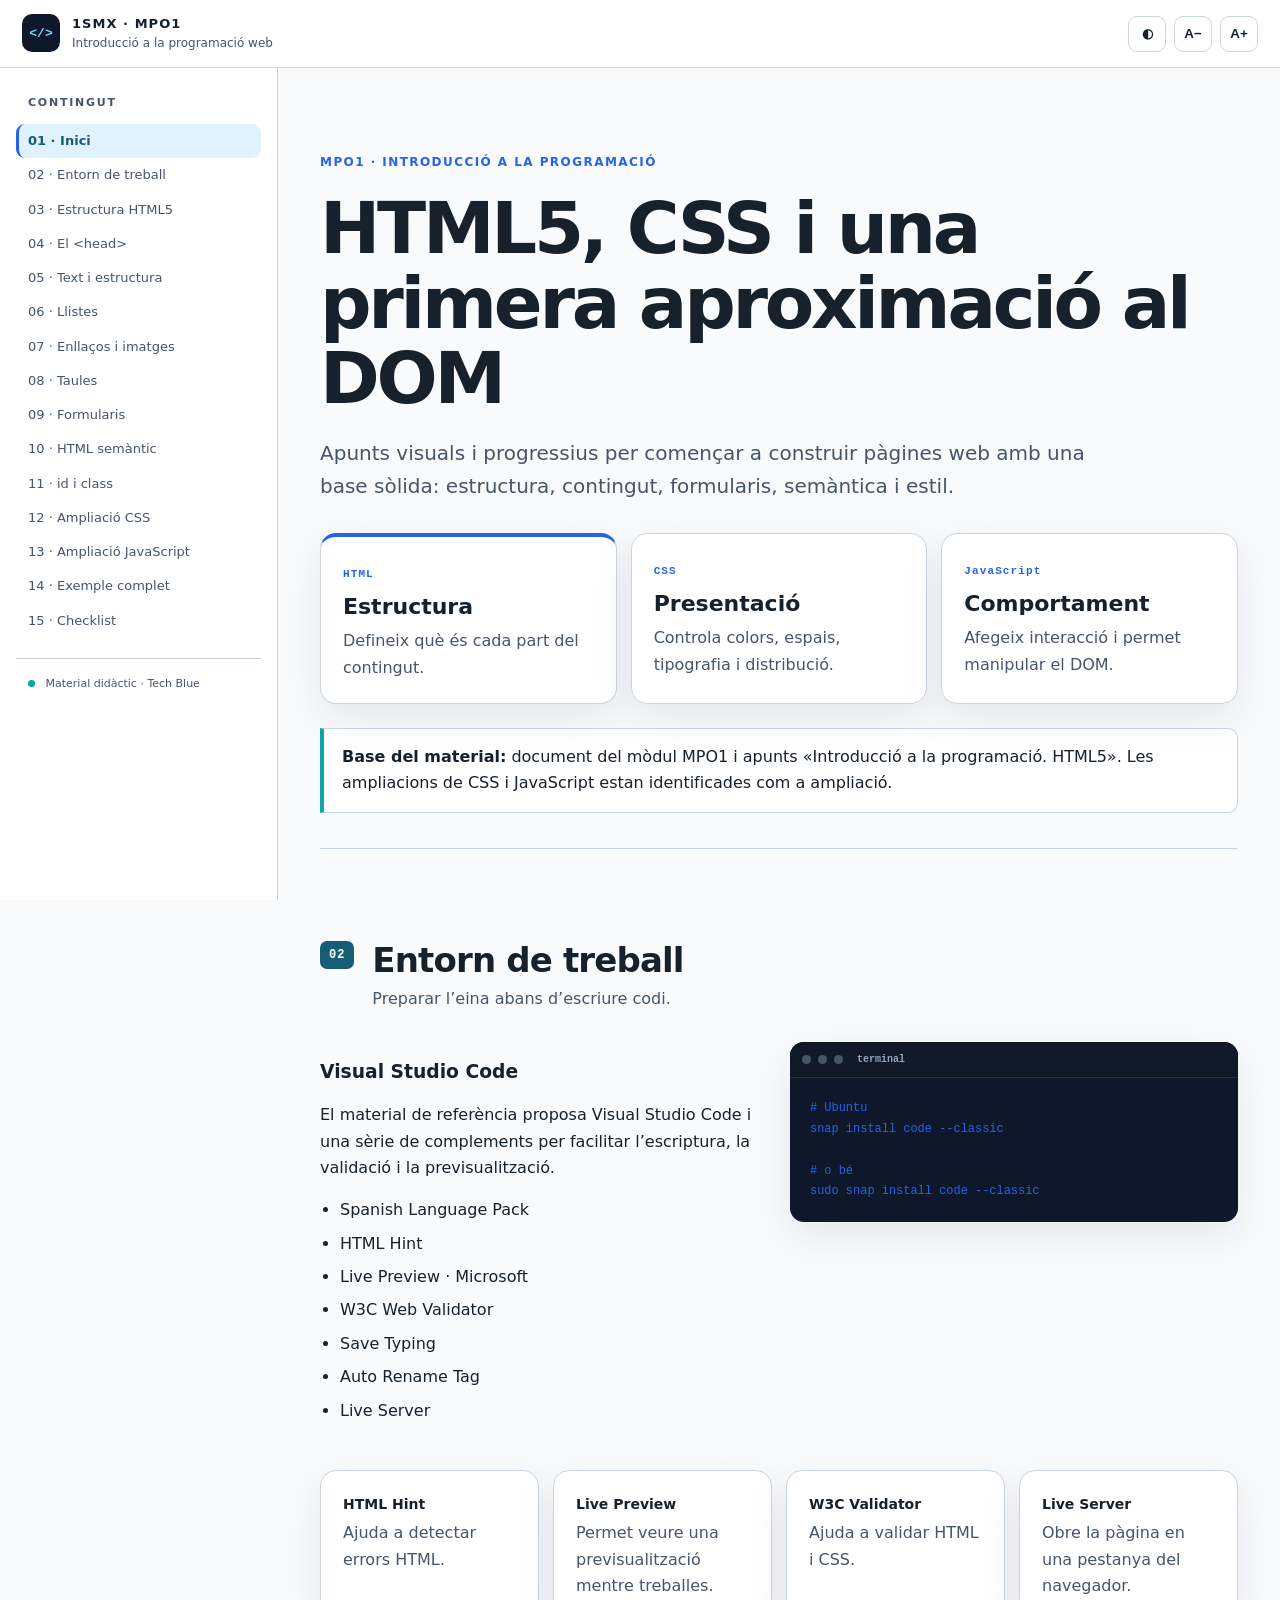
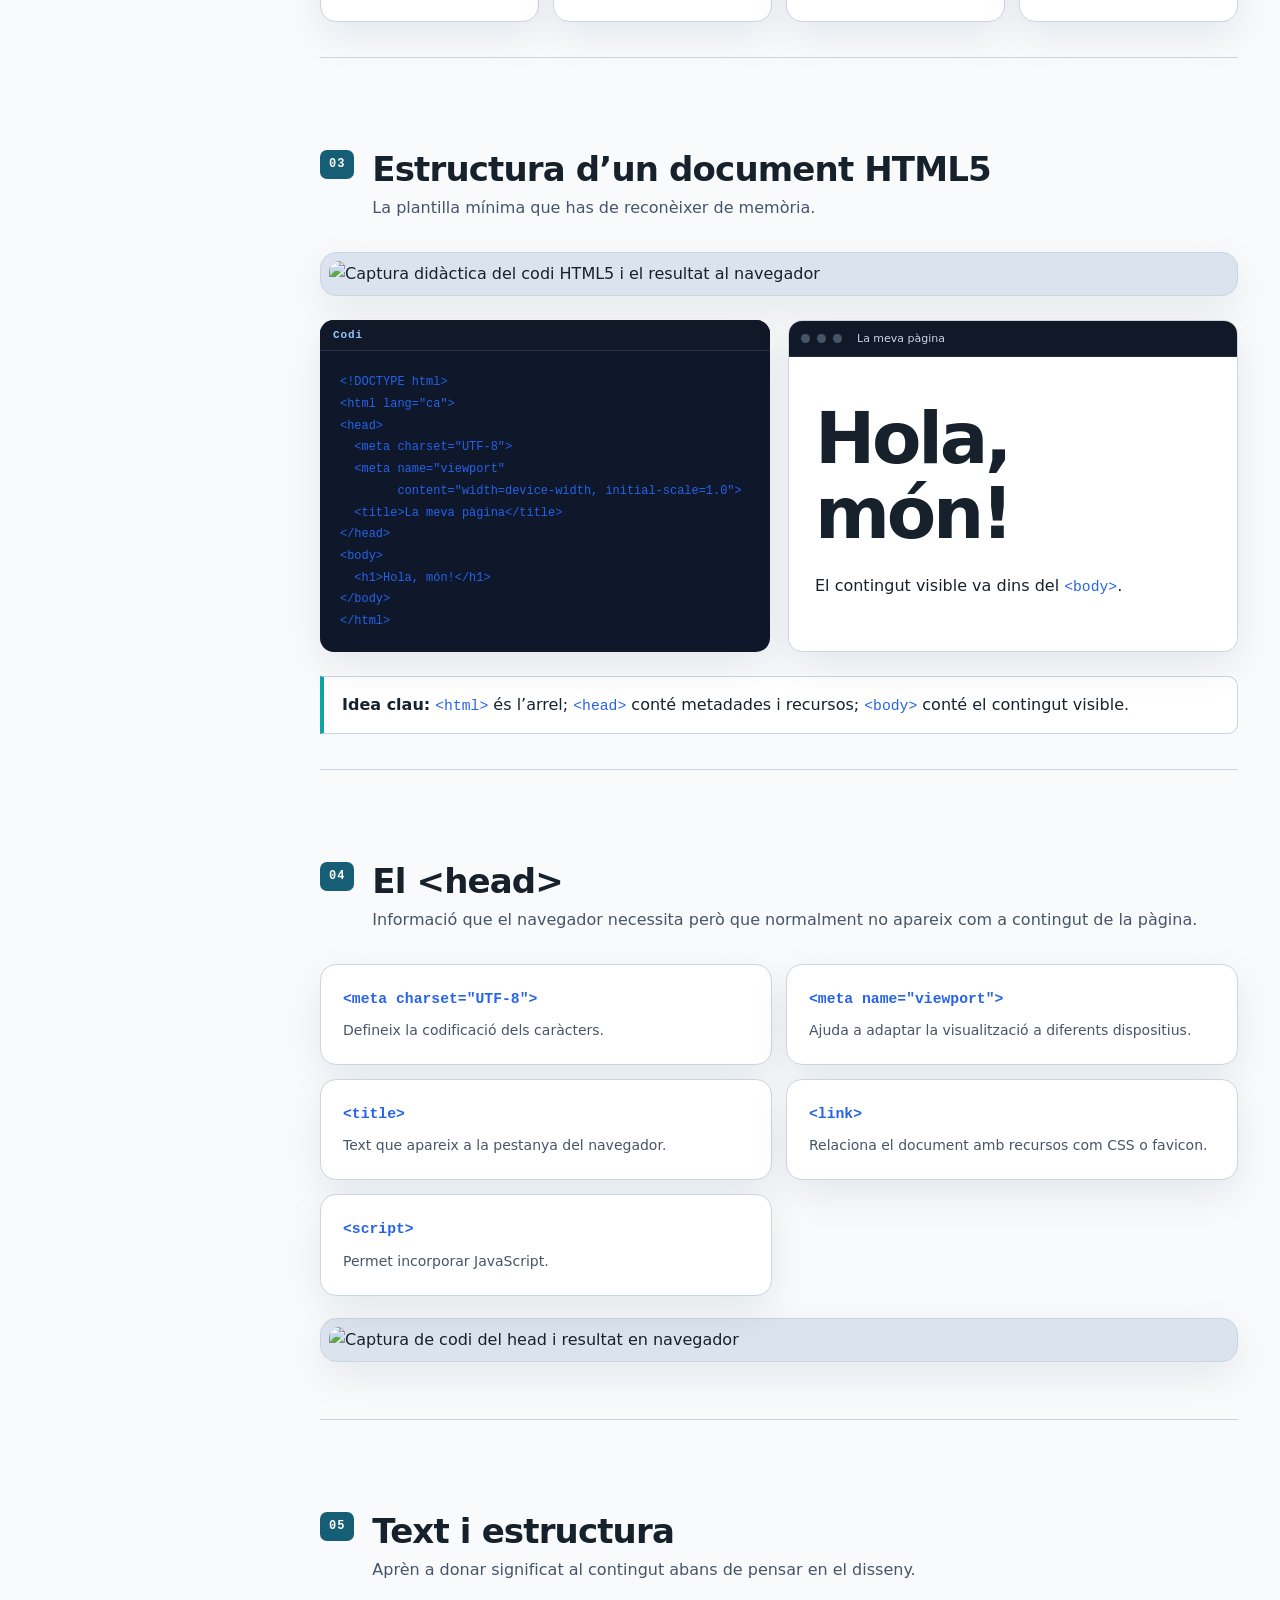
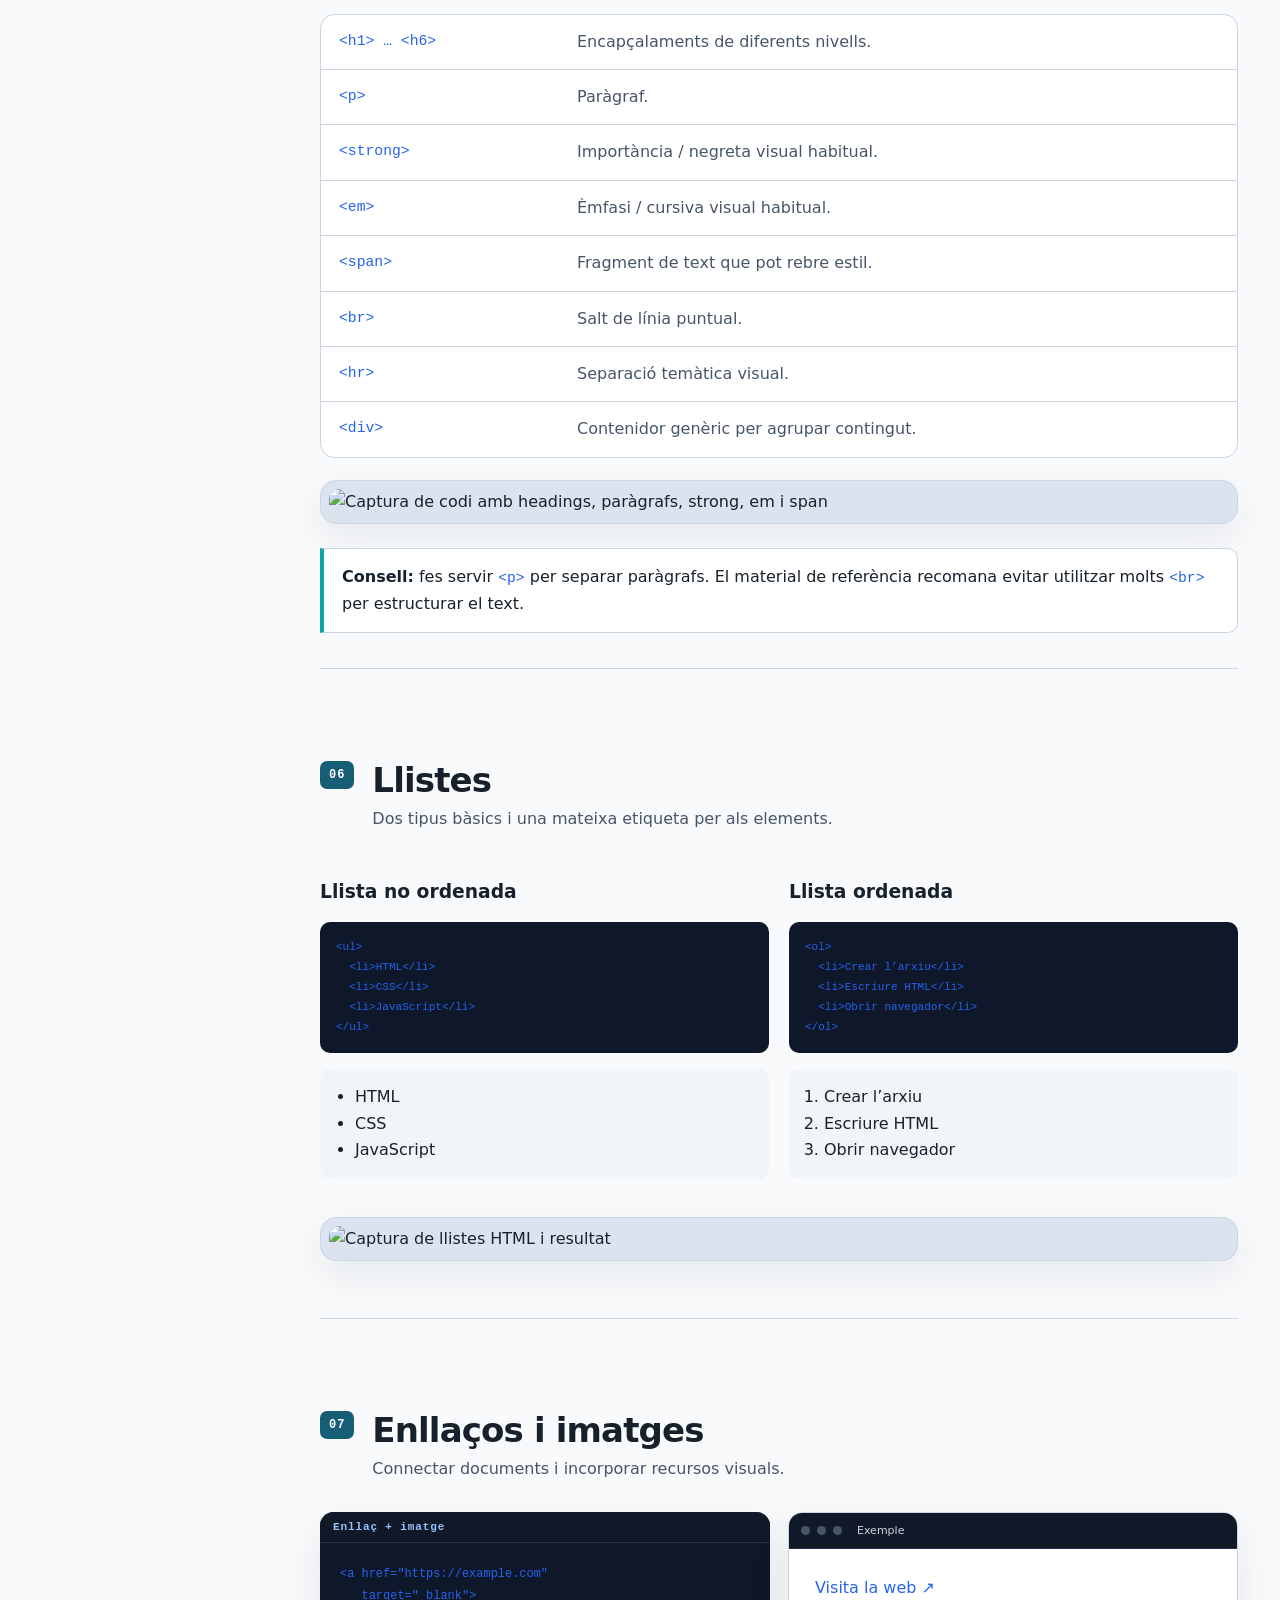
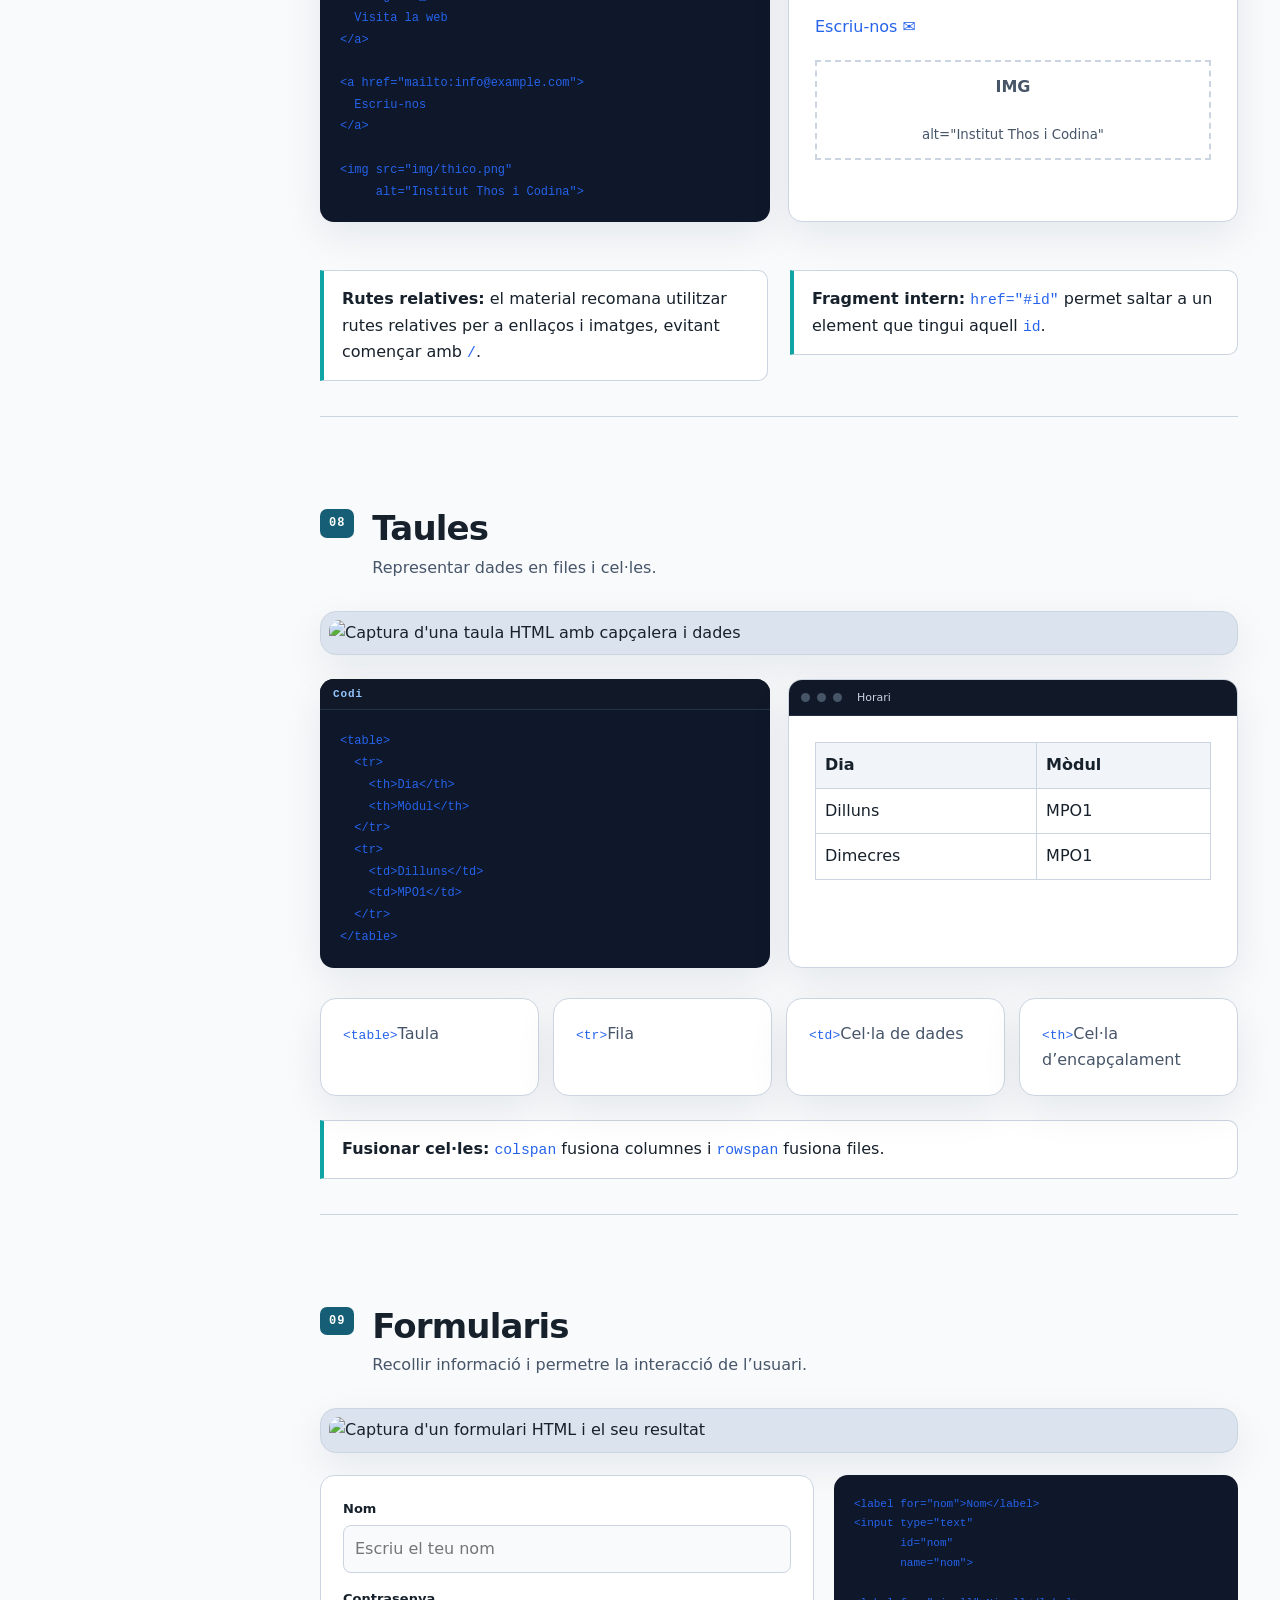
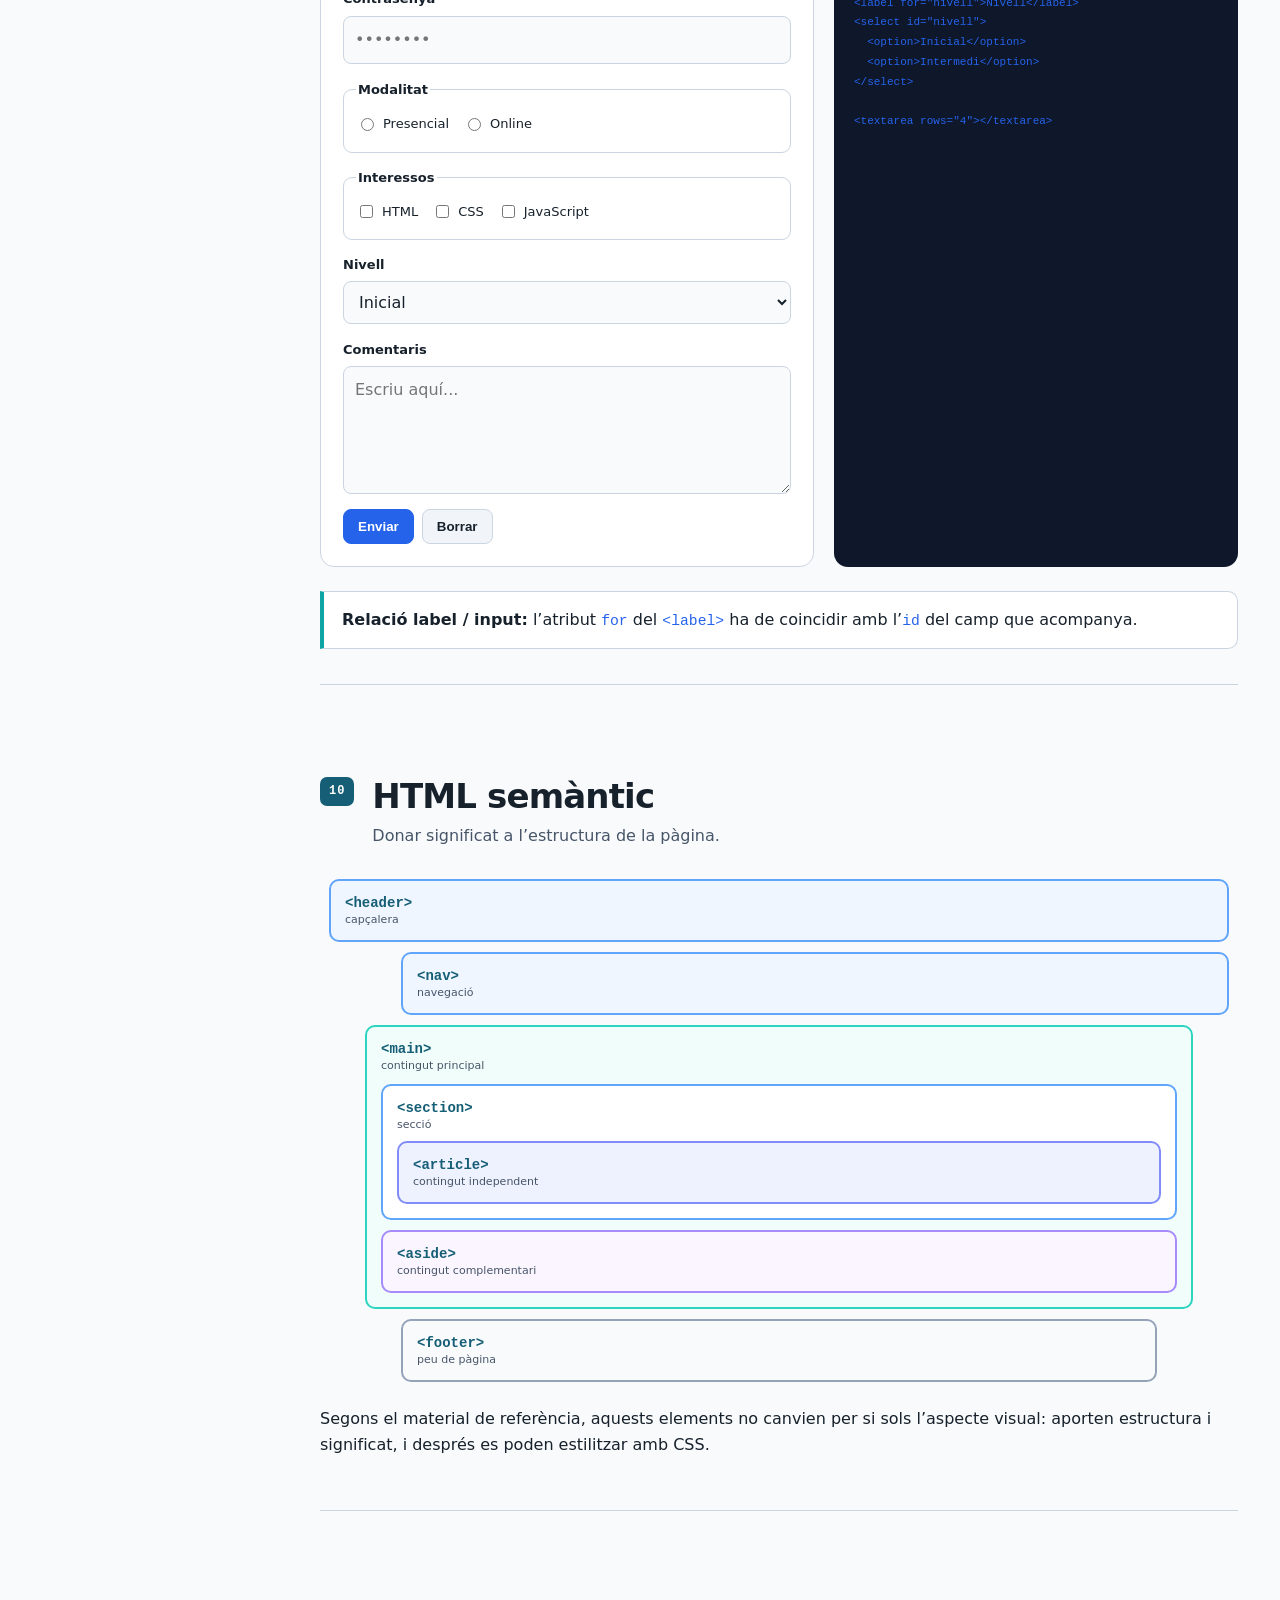
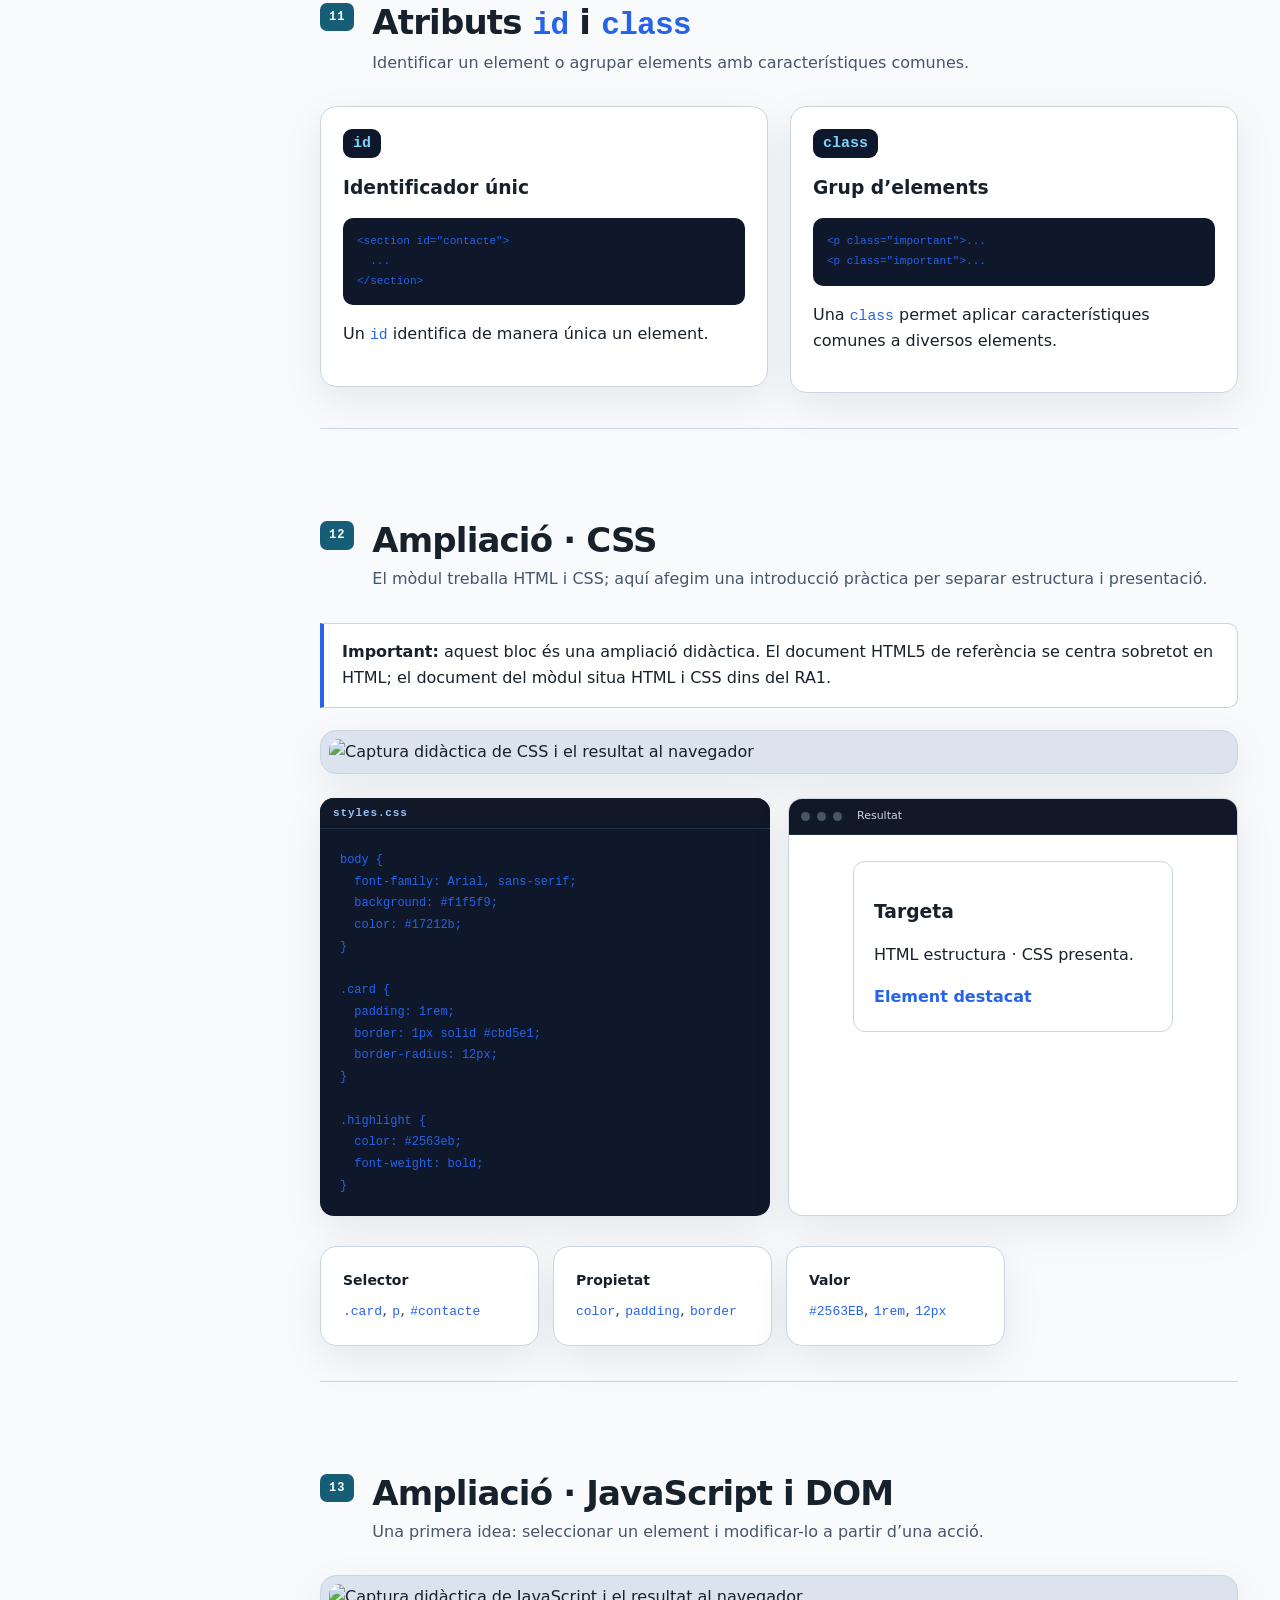
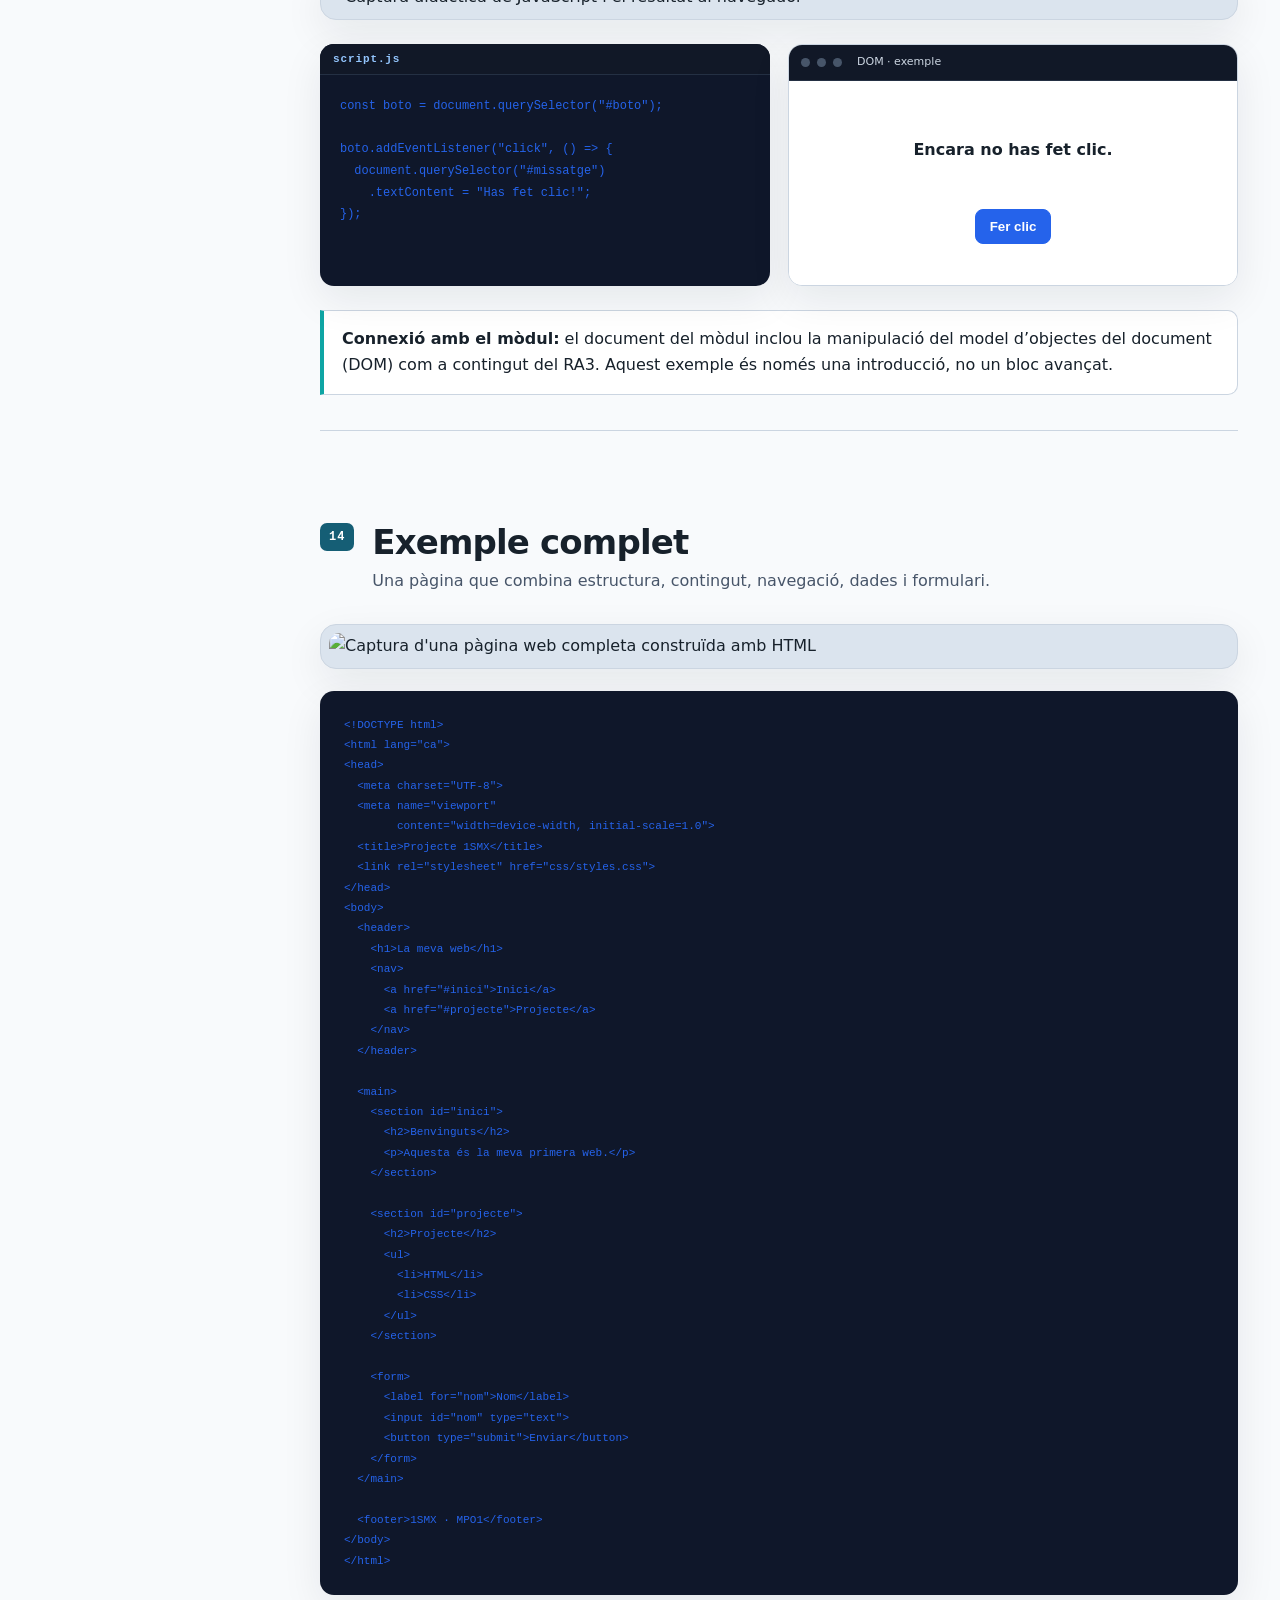
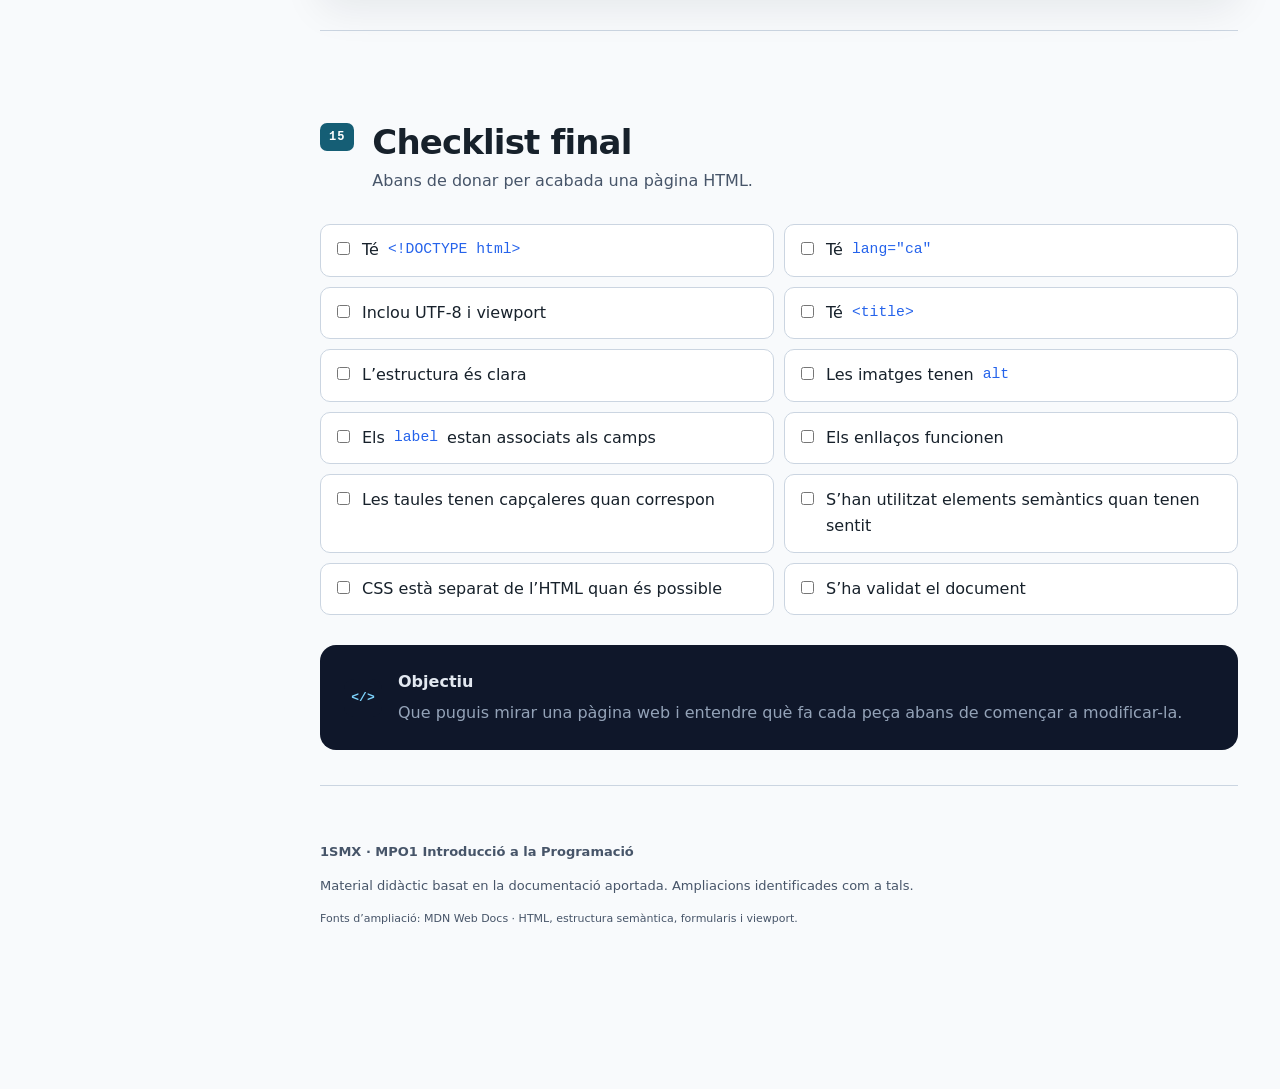
==== index.html @ 995561cf "Todos los archivos" ====
<!DOCTYPE html>
<html lang="ca">
<head>
  <meta charset="UTF-8">
  <meta name="viewport" content="width=device-width, initial-scale=1.0">
  <meta name="description" content="Apunts de HTML5, CSS i introducció al DOM per a 1SMX.">
  <title>HTML5 · Introducció a la programació web · 1SMX</title>
  <link rel="stylesheet" href="css/styles.css">
  <script src="js/app.js" defer></script>
</head>
<body>
  <header class="topbar">
    <div class="brand">
      <span class="brand-mark">&lt;/&gt;</span>
      <div><strong>1SMX · MPO1</strong><span>Introducció a la programació web</span></div>
    </div>
    <button class="menu-toggle" aria-label="Obrir menú">☰</button>
    <div class="top-actions">
      <button class="action-btn" id="toggle-theme" type="button" title="Canvia el tema">◐</button>
      <button class="action-btn" id="font-smaller" type="button" title="Redueix el text">A−</button>
      <button class="action-btn" id="font-larger" type="button" title="Augmenta el text">A+</button>
    </div>
  </header>

  <div class="layout">
    <aside class="sidebar" id="sidebar">
      <div class="sidebar-title">CONTINGUT</div>
      <nav aria-label="Navegació principal">
        <a href="#inici" class="nav-link active">01 · Inici</a>
        <a href="#entorn" class="nav-link">02 · Entorn de treball</a>
        <a href="#estructura" class="nav-link">03 · Estructura HTML5</a>
        <a href="#head" class="nav-link">04 · El &lt;head&gt;</a>
        <a href="#text" class="nav-link">05 · Text i estructura</a>
        <a href="#llistes" class="nav-link">06 · Llistes</a>
        <a href="#enllacos" class="nav-link">07 · Enllaços i imatges</a>
        <a href="#taules" class="nav-link">08 · Taules</a>
        <a href="#formularis" class="nav-link">09 · Formularis</a>
        <a href="#semantics" class="nav-link">10 · HTML semàntic</a>
        <a href="#idclass" class="nav-link">11 · id i class</a>
        <a href="#css" class="nav-link">12 · Ampliació CSS</a>
        <a href="#javascript" class="nav-link">13 · Ampliació JavaScript</a>
        <a href="#projecte" class="nav-link">14 · Exemple complet</a>
        <a href="#checklist" class="nav-link">15 · Checklist</a>
      </nav>
      <div class="sidebar-footer">
        <span class="status-dot"></span>
        Material didàctic · Tech Blue
      </div>
    </aside>

    <main class="content" id="main-content">
      <section id="inici" class="hero section">
        <div class="eyebrow">MPO1 · INTRODUCCIÓ A LA PROGRAMACIÓ</div>
        <h1>HTML5, CSS i una primera aproximació al DOM</h1>
        <p class="lead">Apunts visuals i progressius per començar a construir pàgines web amb una base sòlida: estructura, contingut, formularis, semàntica i estil.</p>
        <div class="hero-grid">
          <div class="hero-card accent">
            <span class="card-kicker">HTML</span>
            <h3>Estructura</h3>
            <p>Defineix què és cada part del contingut.</p>
          </div>
          <div class="hero-card">
            <span class="card-kicker">CSS</span>
            <h3>Presentació</h3>
            <p>Controla colors, espais, tipografia i distribució.</p>
          </div>
          <div class="hero-card">
            <span class="card-kicker">JavaScript</span>
            <h3>Comportament</h3>
            <p>Afegeix interacció i permet manipular el DOM.</p>
          </div>
        </div>
        <div class="source-note">
          <strong>Base del material:</strong> document del mòdul MPO1 i apunts «Introducció a la programació. HTML5». Les ampliacions de CSS i JavaScript estan identificades com a ampliació.
        </div>
      </section>

      <section id="entorn" class="section">
        <div class="section-heading"><span>02</span><div><h2>Entorn de treball</h2><p>Preparar l’eina abans d’escriure codi.</p></div></div>
        <div class="two-col">
          <div>
            <h3>Visual Studio Code</h3>
            <p>El material de referència proposa Visual Studio Code i una sèrie de complements per facilitar l’escriptura, la validació i la previsualització.</p>
            <ul class="check-list">
              <li>Spanish Language Pack</li>
              <li>HTML Hint</li>
              <li>Live Preview · Microsoft</li>
              <li>W3C Web Validator</li>
              <li>Save Typing</li>
              <li>Auto Rename Tag</li>
              <li>Live Server</li>
            </ul>
          </div>
          <div class="terminal">
            <div class="terminal-bar"><span></span><span></span><span></span><b>terminal</b></div>
            <pre><code># Ubuntu
snap install code --classic

# o bé
sudo snap install code --classic</code></pre>
          </div>
        </div>
        <div class="info-grid">
          <article class="info-card"><b>HTML Hint</b><span>Ajuda a detectar errors HTML.</span></article>
          <article class="info-card"><b>Live Preview</b><span>Permet veure una previsualització mentre treballes.</span></article>
          <article class="info-card"><b>W3C Validator</b><span>Ajuda a validar HTML i CSS.</span></article>
          <article class="info-card"><b>Live Server</b><span>Obre la pàgina en una pestanya del navegador.</span></article>
        </div>
      </section>

      <section id="estructura" class="section">
        <div class="section-heading"><span>03</span><div><h2>Estructura d’un document HTML5</h2><p>La plantilla mínima que has de reconèixer de memòria.</p></div></div>
        <div class="capture"><img src="img/captures/01-estructura.png" alt="Captura didàctica del codi HTML5 i el resultat al navegador"></div>
        <div class="code-result">
          <div class="code-card">
            <div class="panel-title">Codi</div>
            <pre><code>&lt;!DOCTYPE html&gt;
&lt;html lang="ca"&gt;
&lt;head&gt;
  &lt;meta charset="UTF-8"&gt;
  &lt;meta name="viewport"
        content="width=device-width, initial-scale=1.0"&gt;
  &lt;title&gt;La meva pàgina&lt;/title&gt;
&lt;/head&gt;
&lt;body&gt;
  &lt;h1&gt;Hola, món!&lt;/h1&gt;
&lt;/body&gt;
&lt;/html&gt;</code></pre>
          </div>
          <div class="browser-card">
            <div class="browser-bar"><i></i><i></i><i></i><span>La meva pàgina</span></div>
            <div class="browser-body"><h1>Hola, món!</h1><p>El contingut visible va dins del <code>&lt;body&gt;</code>.</p></div>
          </div>
        </div>
        <div class="callout"><b>Idea clau:</b> <code>&lt;html&gt;</code> és l’arrel; <code>&lt;head&gt;</code> conté metadades i recursos; <code>&lt;body&gt;</code> conté el contingut visible.</div>
      </section>

      <section id="head" class="section">
        <div class="section-heading"><span>04</span><div><h2>El &lt;head&gt;</h2><p>Informació que el navegador necessita però que normalment no apareix com a contingut de la pàgina.</p></div></div>
        <div class="definition-grid">
          <div><code>&lt;meta charset="UTF-8"&gt;</code><p>Defineix la codificació dels caràcters.</p></div>
          <div><code>&lt;meta name="viewport"&gt;</code><p>Ajuda a adaptar la visualització a diferents dispositius.</p></div>
          <div><code>&lt;title&gt;</code><p>Text que apareix a la pestanya del navegador.</p></div>
          <div><code>&lt;link&gt;</code><p>Relaciona el document amb recursos com CSS o favicon.</p></div>
          <div><code>&lt;script&gt;</code><p>Permet incorporar JavaScript.</p></div>
        </div>
        <div class="capture"><img src="img/captures/02-head.png" alt="Captura de codi del head i resultat en navegador"></div>
      </section>

      <section id="text" class="section">
        <div class="section-heading"><span>05</span><div><h2>Text i estructura</h2><p>Aprèn a donar significat al contingut abans de pensar en el disseny.</p></div></div>
        <div class="tag-table">
          <div><code>&lt;h1&gt; … &lt;h6&gt;</code><span>Encapçalaments de diferents nivells.</span></div>
          <div><code>&lt;p&gt;</code><span>Paràgraf.</span></div>
          <div><code>&lt;strong&gt;</code><span>Importància / negreta visual habitual.</span></div>
          <div><code>&lt;em&gt;</code><span>Èmfasi / cursiva visual habitual.</span></div>
          <div><code>&lt;span&gt;</code><span>Fragment de text que pot rebre estil.</span></div>
          <div><code>&lt;br&gt;</code><span>Salt de línia puntual.</span></div>
          <div><code>&lt;hr&gt;</code><span>Separació temàtica visual.</span></div>
          <div><code>&lt;div&gt;</code><span>Contenidor genèric per agrupar contingut.</span></div>
        </div>
        <div class="capture"><img src="img/captures/03-text.png" alt="Captura de codi amb headings, paràgrafs, strong, em i span"></div>
        <div class="tip"><b>Consell:</b> fes servir <code>&lt;p&gt;</code> per separar paràgrafs. El material de referència recomana evitar utilitzar molts <code>&lt;br&gt;</code> per estructurar el text.</div>
      </section>

      <section id="llistes" class="section">
        <div class="section-heading"><span>06</span><div><h2>Llistes</h2><p>Dos tipus bàsics i una mateixa etiqueta per als elements.</p></div></div>
        <div class="split-example">
          <div>
            <h3>Llista no ordenada</h3>
            <pre class="mini-code"><code>&lt;ul&gt;
  &lt;li&gt;HTML&lt;/li&gt;
  &lt;li&gt;CSS&lt;/li&gt;
  &lt;li&gt;JavaScript&lt;/li&gt;
&lt;/ul&gt;</code></pre>
            <ul class="demo-list"><li>HTML</li><li>CSS</li><li>JavaScript</li></ul>
          </div>
          <div>
            <h3>Llista ordenada</h3>
            <pre class="mini-code"><code>&lt;ol&gt;
  &lt;li&gt;Crear l’arxiu&lt;/li&gt;
  &lt;li&gt;Escriure HTML&lt;/li&gt;
  &lt;li&gt;Obrir navegador&lt;/li&gt;
&lt;/ol&gt;</code></pre>
            <ol class="demo-list"><li>Crear l’arxiu</li><li>Escriure HTML</li><li>Obrir navegador</li></ol>
          </div>
        </div>
        <div class="capture"><img src="img/captures/04-llistes.png" alt="Captura de llistes HTML i resultat"></div>
      </section>

      <section id="enllacos" class="section">
        <div class="section-heading"><span>07</span><div><h2>Enllaços i imatges</h2><p>Connectar documents i incorporar recursos visuals.</p></div></div>
        <div class="code-result">
          <div class="code-card">
            <div class="panel-title">Enllaç + imatge</div>
            <pre><code>&lt;a href="https://example.com"
   target="_blank"&gt;
  Visita la web
&lt;/a&gt;

&lt;a href="mailto:info@example.com"&gt;
  Escriu-nos
&lt;/a&gt;

&lt;img src="img/thico.png"
     alt="Institut Thos i Codina"&gt;</code></pre>
          </div>
          <div class="browser-card">
            <div class="browser-bar"><i></i><i></i><i></i><span>Exemple</span></div>
            <div class="browser-body demo-links">
              <a href="#">Visita la web ↗</a>
              <a href="#">Escriu-nos ✉</a>
              <div class="fake-image">IMG<br><small>alt="Institut Thos i Codina"</small></div>
            </div>
          </div>
        </div>
        <div class="two-col notes">
          <div class="callout"><b>Rutes relatives:</b> el material recomana utilitzar rutes relatives per a enllaços i imatges, evitant començar amb <code>/</code>.</div>
          <div class="callout"><b>Fragment intern:</b> <code>href="#id"</code> permet saltar a un element que tingui aquell <code>id</code>.</div>
        </div>
      </section>

      <section id="taules" class="section">
        <div class="section-heading"><span>08</span><div><h2>Taules</h2><p>Representar dades en files i cel·les.</p></div></div>
        <div class="capture"><img src="img/captures/05-taules.png" alt="Captura d'una taula HTML amb capçalera i dades"></div>
        <div class="code-result">
          <div class="code-card">
            <div class="panel-title">Codi</div>
            <pre><code>&lt;table&gt;
  &lt;tr&gt;
    &lt;th&gt;Dia&lt;/th&gt;
    &lt;th&gt;Mòdul&lt;/th&gt;
  &lt;/tr&gt;
  &lt;tr&gt;
    &lt;td&gt;Dilluns&lt;/td&gt;
    &lt;td&gt;MPO1&lt;/td&gt;
  &lt;/tr&gt;
&lt;/table&gt;</code></pre>
          </div>
          <div class="browser-card">
            <div class="browser-bar"><i></i><i></i><i></i><span>Horari</span></div>
            <div class="browser-body">
              <table class="demo-table"><tr><th>Dia</th><th>Mòdul</th></tr><tr><td>Dilluns</td><td>MPO1</td></tr><tr><td>Dimecres</td><td>MPO1</td></tr></table>
            </div>
          </div>
        </div>
        <div class="info-grid">
          <article class="info-card"><code>&lt;table&gt;</code><span>Taula</span></article>
          <article class="info-card"><code>&lt;tr&gt;</code><span>Fila</span></article>
          <article class="info-card"><code>&lt;td&gt;</code><span>Cel·la de dades</span></article>
          <article class="info-card"><code>&lt;th&gt;</code><span>Cel·la d’encapçalament</span></article>
        </div>
        <div class="callout"><b>Fusionar cel·les:</b> <code>colspan</code> fusiona columnes i <code>rowspan</code> fusiona files.</div>
      </section>

      <section id="formularis" class="section">
        <div class="section-heading"><span>09</span><div><h2>Formularis</h2><p>Recollir informació i permetre la interacció de l’usuari.</p></div></div>
        <div class="capture"><img src="img/captures/06-formulari.png" alt="Captura d'un formulari HTML i el seu resultat"></div>
        <div class="form-demo">
          <form id="demo-form">
            <div class="field"><label for="nom">Nom</label><input id="nom" name="nom" type="text" placeholder="Escriu el teu nom"></div>
            <div class="field"><label for="pwd">Contrasenya</label><input id="pwd" name="pwd" type="password" placeholder="••••••••"></div>
            <fieldset><legend>Modalitat</legend><label><input type="radio" name="modalitat" value="presencial"> Presencial</label><label><input type="radio" name="modalitat" value="online"> Online</label></fieldset>
            <fieldset><legend>Interessos</legend><label><input type="checkbox" name="interes" value="html"> HTML</label><label><input type="checkbox" name="interes" value="css"> CSS</label><label><input type="checkbox" name="interes" value="js"> JavaScript</label></fieldset>
            <div class="field"><label for="nivell">Nivell</label><select id="nivell"><option>Inicial</option><option>Intermedi</option></select></div>
            <div class="field"><label for="comentaris">Comentaris</label><textarea id="comentaris" rows="4" placeholder="Escriu aquí..."></textarea></div>
            <div class="form-actions"><button type="submit" class="primary">Enviar</button><button type="reset">Borrar</button></div>
          </form>
          <div class="form-code"><pre><code>&lt;label for="nom"&gt;Nom&lt;/label&gt;
&lt;input type="text"
       id="nom"
       name="nom"&gt;

&lt;label for="nivell"&gt;Nivell&lt;/label&gt;
&lt;select id="nivell"&gt;
  &lt;option&gt;Inicial&lt;/option&gt;
  &lt;option&gt;Intermedi&lt;/option&gt;
&lt;/select&gt;

&lt;textarea rows="4"&gt;&lt;/textarea&gt;</code></pre></div>
        </div>
        <div class="callout"><b>Relació label / input:</b> l’atribut <code>for</code> del <code>&lt;label&gt;</code> ha de coincidir amb l’<code>id</code> del camp que acompanya.</div>
      </section>

      <section id="semantics" class="section">
        <div class="section-heading"><span>10</span><div><h2>HTML semàntic</h2><p>Donar significat a l’estructura de la pàgina.</p></div></div>
        <div class="semantic-map">
          <div class="sem header">&lt;header&gt;<small>capçalera</small></div>
          <div class="sem nav">&lt;nav&gt;<small>navegació</small></div>
          <div class="sem main">&lt;main&gt;<small>contingut principal</small>
            <div class="sem section-box">&lt;section&gt;<small>secció</small>
              <div class="sem article">&lt;article&gt;<small>contingut independent</small></div>
            </div>
            <div class="sem aside">&lt;aside&gt;<small>contingut complementari</small></div>
          </div>
          <div class="sem footer">&lt;footer&gt;<small>peu de pàgina</small></div>
        </div>
        <p>Segons el material de referència, aquests elements no canvien per si sols l’aspecte visual: aporten estructura i significat, i després es poden estilitzar amb CSS.</p>
      </section>

      <section id="idclass" class="section">
        <div class="section-heading"><span>11</span><div><h2>Atributs <code>id</code> i <code>class</code></h2><p>Identificar un element o agrupar elements amb característiques comunes.</p></div></div>
        <div class="two-col">
          <div class="identity-card">
            <span class="big-tag">id</span>
            <h3>Identificador únic</h3>
            <pre><code>&lt;section id="contacte"&gt;
  ...
&lt;/section&gt;</code></pre>
            <p>Un <code>id</code> identifica de manera única un element.</p>
          </div>
          <div class="identity-card">
            <span class="big-tag">class</span>
            <h3>Grup d’elements</h3>
            <pre><code>&lt;p class="important"&gt;...
&lt;p class="important"&gt;...</code></pre>
            <p>Una <code>class</code> permet aplicar característiques comunes a diversos elements.</p>
          </div>
        </div>
      </section>

      <section id="css" class="section">
        <div class="section-heading"><span>12</span><div><h2>Ampliació · CSS</h2><p>El mòdul treballa HTML i CSS; aquí afegim una introducció pràctica per separar estructura i presentació.</p></div></div>
        <div class="callout accent-callout"><b>Important:</b> aquest bloc és una ampliació didàctica. El document HTML5 de referència se centra sobretot en HTML; el document del mòdul situa HTML i CSS dins del RA1.</div>
        <div class="capture"><img src="img/captures/08-css.png" alt="Captura didàctica de CSS i el resultat al navegador"></div>
        <div class="code-result">
          <div class="code-card">
            <div class="panel-title">styles.css</div>
            <pre><code>body {
  font-family: Arial, sans-serif;
  background: #f1f5f9;
  color: #17212b;
}

.card {
  padding: 1rem;
  border: 1px solid #cbd5e1;
  border-radius: 12px;
}

.highlight {
  color: #2563eb;
  font-weight: bold;
}</code></pre>
          </div>
          <div class="browser-card">
            <div class="browser-bar"><i></i><i></i><i></i><span>Resultat</span></div>
            <div class="browser-body css-demo">
              <div class="demo-card"><h3>Targeta</h3><p>HTML estructura · CSS presenta.</p><strong>Element destacat</strong></div>
            </div>
          </div>
        </div>
        <div class="info-grid">
          <article class="info-card"><b>Selector</b><span><code>.card</code>, <code>p</code>, <code>#contacte</code></span></article>
          <article class="info-card"><b>Propietat</b><span><code>color</code>, <code>padding</code>, <code>border</code></span></article>
          <article class="info-card"><b>Valor</b><span><code>#2563EB</code>, <code>1rem</code>, <code>12px</code></span></article>
        </div>
      </section>

      <section id="javascript" class="section">
        <div class="section-heading"><span>13</span><div><h2>Ampliació · JavaScript i DOM</h2><p>Una primera idea: seleccionar un element i modificar-lo a partir d’una acció.</p></div></div>
        <div class="capture"><img src="img/captures/09-javascript.png" alt="Captura didàctica de JavaScript i el resultat al navegador"></div>
        <div class="code-result">
          <div class="code-card">
            <div class="panel-title">script.js</div>
            <pre><code>const boto = document.querySelector("#boto");

boto.addEventListener("click", () =&gt; {
  document.querySelector("#missatge")
    .textContent = "Has fet clic!";
});</code></pre>
          </div>
          <div class="browser-card">
            <div class="browser-bar"><i></i><i></i><i></i><span>DOM · exemple</span></div>
            <div class="browser-body js-demo">
              <p id="missatge">Encara no has fet clic.</p>
              <button id="boto" class="primary">Fer clic</button>
            </div>
          </div>
        </div>
        <div class="callout"><b>Connexió amb el mòdul:</b> el document del mòdul inclou la manipulació del model d’objectes del document (DOM) com a contingut del RA3. Aquest exemple és només una introducció, no un bloc avançat.</div>
      </section>

      <section id="projecte" class="section">
        <div class="section-heading"><span>14</span><div><h2>Exemple complet</h2><p>Una pàgina que combina estructura, contingut, navegació, dades i formulari.</p></div></div>
        <div class="capture"><img src="img/captures/07-projecte-complet.png" alt="Captura d'una pàgina web completa construïda amb HTML"></div>
        <pre class="large-code"><code>&lt;!DOCTYPE html&gt;
&lt;html lang="ca"&gt;
&lt;head&gt;
  &lt;meta charset="UTF-8"&gt;
  &lt;meta name="viewport"
        content="width=device-width, initial-scale=1.0"&gt;
  &lt;title&gt;Projecte 1SMX&lt;/title&gt;
  &lt;link rel="stylesheet" href="css/styles.css"&gt;
&lt;/head&gt;
&lt;body&gt;
  &lt;header&gt;
    &lt;h1&gt;La meva web&lt;/h1&gt;
    &lt;nav&gt;
      &lt;a href="#inici"&gt;Inici&lt;/a&gt;
      &lt;a href="#projecte"&gt;Projecte&lt;/a&gt;
    &lt;/nav&gt;
  &lt;/header&gt;

  &lt;main&gt;
    &lt;section id="inici"&gt;
      &lt;h2&gt;Benvinguts&lt;/h2&gt;
      &lt;p&gt;Aquesta és la meva primera web.&lt;/p&gt;
    &lt;/section&gt;

    &lt;section id="projecte"&gt;
      &lt;h2&gt;Projecte&lt;/h2&gt;
      &lt;ul&gt;
        &lt;li&gt;HTML&lt;/li&gt;
        &lt;li&gt;CSS&lt;/li&gt;
      &lt;/ul&gt;
    &lt;/section&gt;

    &lt;form&gt;
      &lt;label for="nom"&gt;Nom&lt;/label&gt;
      &lt;input id="nom" type="text"&gt;
      &lt;button type="submit"&gt;Enviar&lt;/button&gt;
    &lt;/form&gt;
  &lt;/main&gt;

  &lt;footer&gt;1SMX · MPO1&lt;/footer&gt;
&lt;/body&gt;
&lt;/html&gt;</code></pre>
      </section>

      <section id="checklist" class="section">
        <div class="section-heading"><span>15</span><div><h2>Checklist final</h2><p>Abans de donar per acabada una pàgina HTML.</p></div></div>
        <div class="check-grid">
          <label><input type="checkbox"> Té <code>&lt;!DOCTYPE html&gt;</code></label>
          <label><input type="checkbox"> Té <code>lang="ca"</code></label>
          <label><input type="checkbox"> Inclou UTF-8 i viewport</label>
          <label><input type="checkbox"> Té <code>&lt;title&gt;</code></label>
          <label><input type="checkbox"> L’estructura és clara</label>
          <label><input type="checkbox"> Les imatges tenen <code>alt</code></label>
          <label><input type="checkbox"> Els <code>label</code> estan associats als camps</label>
          <label><input type="checkbox"> Els enllaços funcionen</label>
          <label><input type="checkbox"> Les taules tenen capçaleres quan correspon</label>
          <label><input type="checkbox"> S’han utilitzat elements semàntics quan tenen sentit</label>
          <label><input type="checkbox"> CSS està separat de l’HTML quan és possible</label>
          <label><input type="checkbox"> S’ha validat el document</label>
        </div>
        <div class="final-banner">
          <span class="brand-mark">&lt;/&gt;</span>
          <div><strong>Objectiu</strong><p>Que puguis mirar una pàgina web i entendre què fa cada peça abans de començar a modificar-la.</p></div>
        </div>
      </section>

      <footer class="site-footer">
        <p><strong>1SMX · MPO1 Introducció a la Programació</strong></p>
        <p>Material didàctic basat en la documentació aportada. Ampliacions identificades com a tals.</p>
        <p class="sources">Fonts d’ampliació: MDN Web Docs · HTML, estructura semàntica, formularis i viewport.</p>
      </footer>
    </main>
  </div>
</body>
</html>
---- css/styles.css ----
:root{
  --bg:#f8fafc;--surface:#ffffff;--surface-2:#f1f5f9;--text:#17212b;--muted:#475569;
  --petrol:#155e75;--blue:#2563eb;--teal:#0ea5a4;--line:#cbd5e1;--code:#0f172a;
  --shadow:0 14px 40px rgba(15,23,42,.08);--radius:16px;--sidebar:278px;--top:68px;
}
*{box-sizing:border-box}
html{scroll-behavior:smooth;scroll-padding-top:90px}
body{margin:0;background:var(--bg);color:var(--text);font-family:Inter,ui-sans-serif,system-ui,-apple-system,"Segoe UI",Arial,sans-serif;line-height:1.65}
body.font-lg{font-size:18px}
body.dark{--bg:#0b1220;--surface:#111827;--surface-2:#172033;--text:#e5edf6;--muted:#a9b7c7;--line:#334155;--code:#020617;--shadow:0 16px 45px rgba(0,0,0,.25)}
a{color:var(--blue);text-decoration:none}a:hover{text-decoration:underline}
code{font-family:"SFMono-Regular",Consolas,"Liberation Mono",monospace;font-size:.92em;color:var(--blue)}
.topbar{height:var(--top);position:fixed;z-index:1000;top:0;left:0;right:0;background:rgba(255,255,255,.96);border-bottom:1px solid var(--line);display:flex;align-items:center;padding:0 22px;backdrop-filter:blur(12px)}
.dark .topbar{background:rgba(15,23,42,.94)}
.brand{display:flex;align-items:center;gap:12px;min-width:300px}
.brand-mark{display:grid;place-items:center;width:38px;height:38px;border-radius:10px;background:var(--code);color:#7dd3fc;font-weight:800;font-family:monospace}
.brand strong{display:block;font-size:13px;letter-spacing:.08em}
.brand span:not(.brand-mark){display:block;color:var(--muted);font-size:12px}
.top-actions{margin-left:auto;display:flex;gap:8px}
.action-btn,.menu-toggle{border:1px solid var(--line);background:var(--surface);color:var(--text);border-radius:9px;height:36px;min-width:38px;cursor:pointer;font-weight:700}
.action-btn:hover,.menu-toggle:hover{border-color:var(--blue);color:var(--blue)}
.menu-toggle{display:none}
.layout{display:grid;grid-template-columns:var(--sidebar) 1fr;padding-top:var(--top)}
.sidebar{position:fixed;top:var(--top);bottom:0;width:var(--sidebar);background:var(--surface);border-right:1px solid var(--line);padding:26px 16px 18px;overflow:auto;z-index:900}
.sidebar-title{font-size:11px;letter-spacing:.16em;color:var(--muted);font-weight:800;padding:0 12px 12px}
.nav-link{display:block;color:var(--muted);padding:9px 12px;border-radius:9px;font-size:13px;line-height:1.25}
.nav-link:hover{background:var(--surface-2);color:var(--text);text-decoration:none}
.nav-link.active{background:#e0f2fe;color:var(--petrol);font-weight:800;border-left:3px solid var(--blue);padding-left:9px}
.dark .nav-link.active{background:#123049;color:#7dd3fc}
.sidebar-footer{border-top:1px solid var(--line);margin-top:20px;padding:16px 12px;color:var(--muted);font-size:11px}
.status-dot{display:inline-block;width:7px;height:7px;border-radius:50%;background:var(--teal);margin-right:7px}
.content{grid-column:2;max-width:1180px;width:100%;margin:0 auto;padding:0 42px 80px}
.section{padding:92px 0 35px;border-bottom:1px solid var(--line)}
.hero{padding-top:85px}
.eyebrow{color:var(--blue);font-weight:800;letter-spacing:.12em;font-size:12px}
h1{font-size:clamp(40px,6vw,72px);line-height:1.04;letter-spacing:-.045em;margin:18px 0 22px;max-width:900px}
h2{font-size:34px;line-height:1.15;letter-spacing:-.025em;margin:0}
h3{line-height:1.2}
.lead{font-size:20px;color:var(--muted);max-width:800px}
.section-heading{display:flex;gap:18px;align-items:flex-start;margin-bottom:30px}
.section-heading>span{font:800 12px/1.2 monospace;color:#fff;background:var(--petrol);padding:7px 9px;border-radius:7px;letter-spacing:.08em}
.section-heading p{margin:6px 0 0;color:var(--muted)}
.hero-grid,.info-grid,.definition-grid{display:grid;grid-template-columns:repeat(3,1fr);gap:14px;margin-top:30px}
.hero-card,.info-card,.definition-grid>div,.identity-card{background:var(--surface);border:1px solid var(--line);border-radius:var(--radius);padding:22px;box-shadow:var(--shadow)}
.hero-card.accent{border-top:4px solid var(--blue)}
.card-kicker{font:800 11px monospace;color:var(--blue);letter-spacing:.1em}
.hero-card h3{font-size:22px;margin:8px 0}
.hero-card p,.info-card span{color:var(--muted);margin:0}
.source-note,.callout,.tip{margin-top:24px;border-left:4px solid var(--teal);background:var(--surface);padding:15px 18px;border-radius:0 10px 10px 0;border-top:1px solid var(--line);border-right:1px solid var(--line);border-bottom:1px solid var(--line)}
.accent-callout{border-left-color:var(--blue)}
.two-col{display:grid;grid-template-columns:1fr 1fr;gap:22px;align-items:start}
.terminal,.code-card,.large-code{background:var(--code);color:#dbeafe;border-radius:14px;overflow:hidden;box-shadow:var(--shadow)}
.terminal-bar,.browser-bar{height:36px;display:flex;align-items:center;gap:7px;padding:0 12px;background:#111827;border-bottom:1px solid #243043;color:#94a3b8;font-size:11px}
.terminal-bar span,.browser-bar i{width:9px;height:9px;border-radius:50%;background:#475569;display:block}
.terminal-bar b{margin-left:7px;font-size:10px;font-family:monospace}
pre{margin:0;overflow:auto}
.terminal pre{padding:20px;font-size:13px;line-height:1.6}
.code-result{display:grid;grid-template-columns:1fr 1fr;gap:18px;margin:24px 0}
.panel-title{background:#111827;color:#93c5fd;padding:9px 13px;font:800 11px monospace;letter-spacing:.08em;border-bottom:1px solid #243043}
.code-card pre{padding:20px;font-size:13px;line-height:1.65}
.browser-card{background:var(--surface);border:1px solid var(--line);border-radius:14px;overflow:hidden;box-shadow:var(--shadow);min-height:240px}
.browser-bar span{margin-left:8px;color:#cbd5e1;overflow:hidden;white-space:nowrap;text-overflow:ellipsis}
.browser-body{padding:26px;background:var(--surface);min-height:204px}
.capture{background:#dbe4ee;border:1px solid var(--line);padding:8px;border-radius:16px;margin:22px 0;box-shadow:var(--shadow)}
.capture img{display:block;width:100%;height:auto;border-radius:10px}
.check-list{padding-left:20px}.check-list li{margin:7px 0}
.info-grid{grid-template-columns:repeat(4,1fr)}
.info-card b{display:block;font-size:14px;margin-bottom:4px}.info-card code{font-size:13px}
.definition-grid{grid-template-columns:repeat(2,1fr)}
.definition-grid>div code{display:block;font-weight:800;margin-bottom:8px}.definition-grid>div p{margin:0;color:var(--muted);font-size:14px}
.tag-table{border:1px solid var(--line);border-radius:14px;overflow:hidden;background:var(--surface)}
.tag-table>div{display:grid;grid-template-columns:220px 1fr;gap:18px;padding:14px 18px;border-bottom:1px solid var(--line)}.tag-table>div:last-child{border-bottom:0}.tag-table span{color:var(--muted)}
.split-example{display:grid;grid-template-columns:1fr 1fr;gap:20px}
.mini-code{background:var(--code);color:#dbeafe;border-radius:10px;padding:16px;font-size:12px}
.demo-list{background:var(--surface-2);border-radius:10px;padding:15px 35px}
.demo-links{display:flex;flex-direction:column;gap:12px}.fake-image{margin-top:8px;border:2px dashed var(--line);height:100px;display:grid;place-items:center;color:var(--muted);font-weight:800}.fake-image small{font-weight:400}
.demo-table{border-collapse:collapse;width:100%}.demo-table th,.demo-table td{border:1px solid var(--line);padding:9px;text-align:left}.demo-table th{background:var(--surface-2)}
.form-demo{display:grid;grid-template-columns:1.1fr .9fr;gap:20px}
.form-demo form{background:var(--surface);border:1px solid var(--line);padding:22px;border-radius:14px}
.field{display:grid;gap:6px;margin-bottom:15px}.field label,fieldset legend{font-weight:700;font-size:13px}
input,select,textarea{width:100%;border:1px solid var(--line);border-radius:8px;padding:10px 11px;background:var(--bg);color:var(--text);font:inherit}
fieldset{border:1px solid var(--line);border-radius:9px;margin:14px 0;padding:12px}.form-demo fieldset label{display:inline-flex;align-items:center;gap:6px;margin-right:14px;font-size:13px}.form-demo fieldset input{width:auto}
.form-actions{display:flex;gap:8px}.form-actions button,.js-demo button{border:1px solid var(--line);background:var(--surface-2);color:var(--text);padding:9px 14px;border-radius:8px;cursor:pointer;font-weight:700}.primary{background:var(--blue)!important;color:white!important;border-color:var(--blue)!important}
.form-code{background:var(--code);color:#dbeafe;border-radius:14px;padding:20px;align-self:stretch}.form-code pre{font-size:12px;line-height:1.65}
.semantic-map{display:grid;gap:10px;max-width:900px;margin:0 auto 24px}.sem{border:2px solid #60a5fa;background:#eff6ff;color:var(--petrol);padding:14px;border-radius:10px;font:800 14px monospace}.sem small{display:block;font:normal 11px system-ui;color:var(--muted);margin-top:2px}.nav{margin-left:8%}.main{margin-left:4%;margin-right:4%;background:#f0fdfa;border-color:#2dd4bf}.section-box{margin-top:12px;background:#fff}.article{margin-top:10px;border-color:#818cf8;background:#eef2ff}.aside{margin-top:10px;border-color:#a78bfa;background:#faf5ff}.footer{margin-left:8%;margin-right:8%;background:#f8fafc;border-color:#94a3b8}
.dark .sem{background:#10263a}.dark .main{background:#0e2b2a}.dark .section-box,.dark .article,.dark .aside,.dark .footer{background:#182235}
.identity-card .big-tag{display:inline-grid;place-items:center;background:var(--code);color:#7dd3fc;border-radius:9px;padding:6px 10px;font:bold 15px monospace}
.identity-card pre{background:var(--code);color:#dbeafe;border-radius:10px;padding:14px;font-size:12px}
.css-demo,.js-demo{display:grid;place-items:center}.demo-card{border:1px solid var(--line);border-radius:12px;padding:20px;background:var(--surface);width:min(90%,320px)}.demo-card strong{color:var(--blue)}
.js-demo p{font-weight:700}.large-code{padding:24px;font-size:12px;line-height:1.7}
.check-grid{display:grid;grid-template-columns:1fr 1fr;gap:10px}.check-grid label{background:var(--surface);border:1px solid var(--line);border-radius:10px;padding:12px;display:flex;gap:9px;align-items:flex-start}.check-grid input{width:auto;margin-top:5px}
.final-banner{margin-top:30px;background:var(--code);color:#e2e8f0;border-radius:16px;padding:24px;display:flex;gap:16px;align-items:center}.final-banner p{margin:4px 0 0;color:#94a3b8}.site-footer{padding:42px 0 0;color:var(--muted);font-size:13px}.sources{font-size:11px}
@media(max-width:1000px){:root{--sidebar:230px}.content{padding:0 24px}.hero-grid{grid-template-columns:1fr}.info-grid{grid-template-columns:1fr 1fr}}
@media(max-width:760px){
  .topbar{padding:0 14px}.brand{min-width:0}.brand>div{display:none}.menu-toggle{display:block;margin-left:10px}.top-actions{gap:5px}
  .layout{display:block}.sidebar{transform:translateX(-100%);transition:transform .2s;width:280px;box-shadow:10px 0 30px rgba(15,23,42,.15)}.sidebar.open{transform:translateX(0)}
  .content{padding:0 16px 60px}.section{padding-top:78px}.hero{padding-top:70px}.code-result,.two-col,.split-example,.form-demo{grid-template-columns:1fr}.definition-grid,.info-grid,.check-grid{grid-template-columns:1fr}.tag-table>div{grid-template-columns:1fr;gap:4px}.sidebar-footer{margin-top:10px}
  h1{font-size:42px}h2{font-size:29px}
}
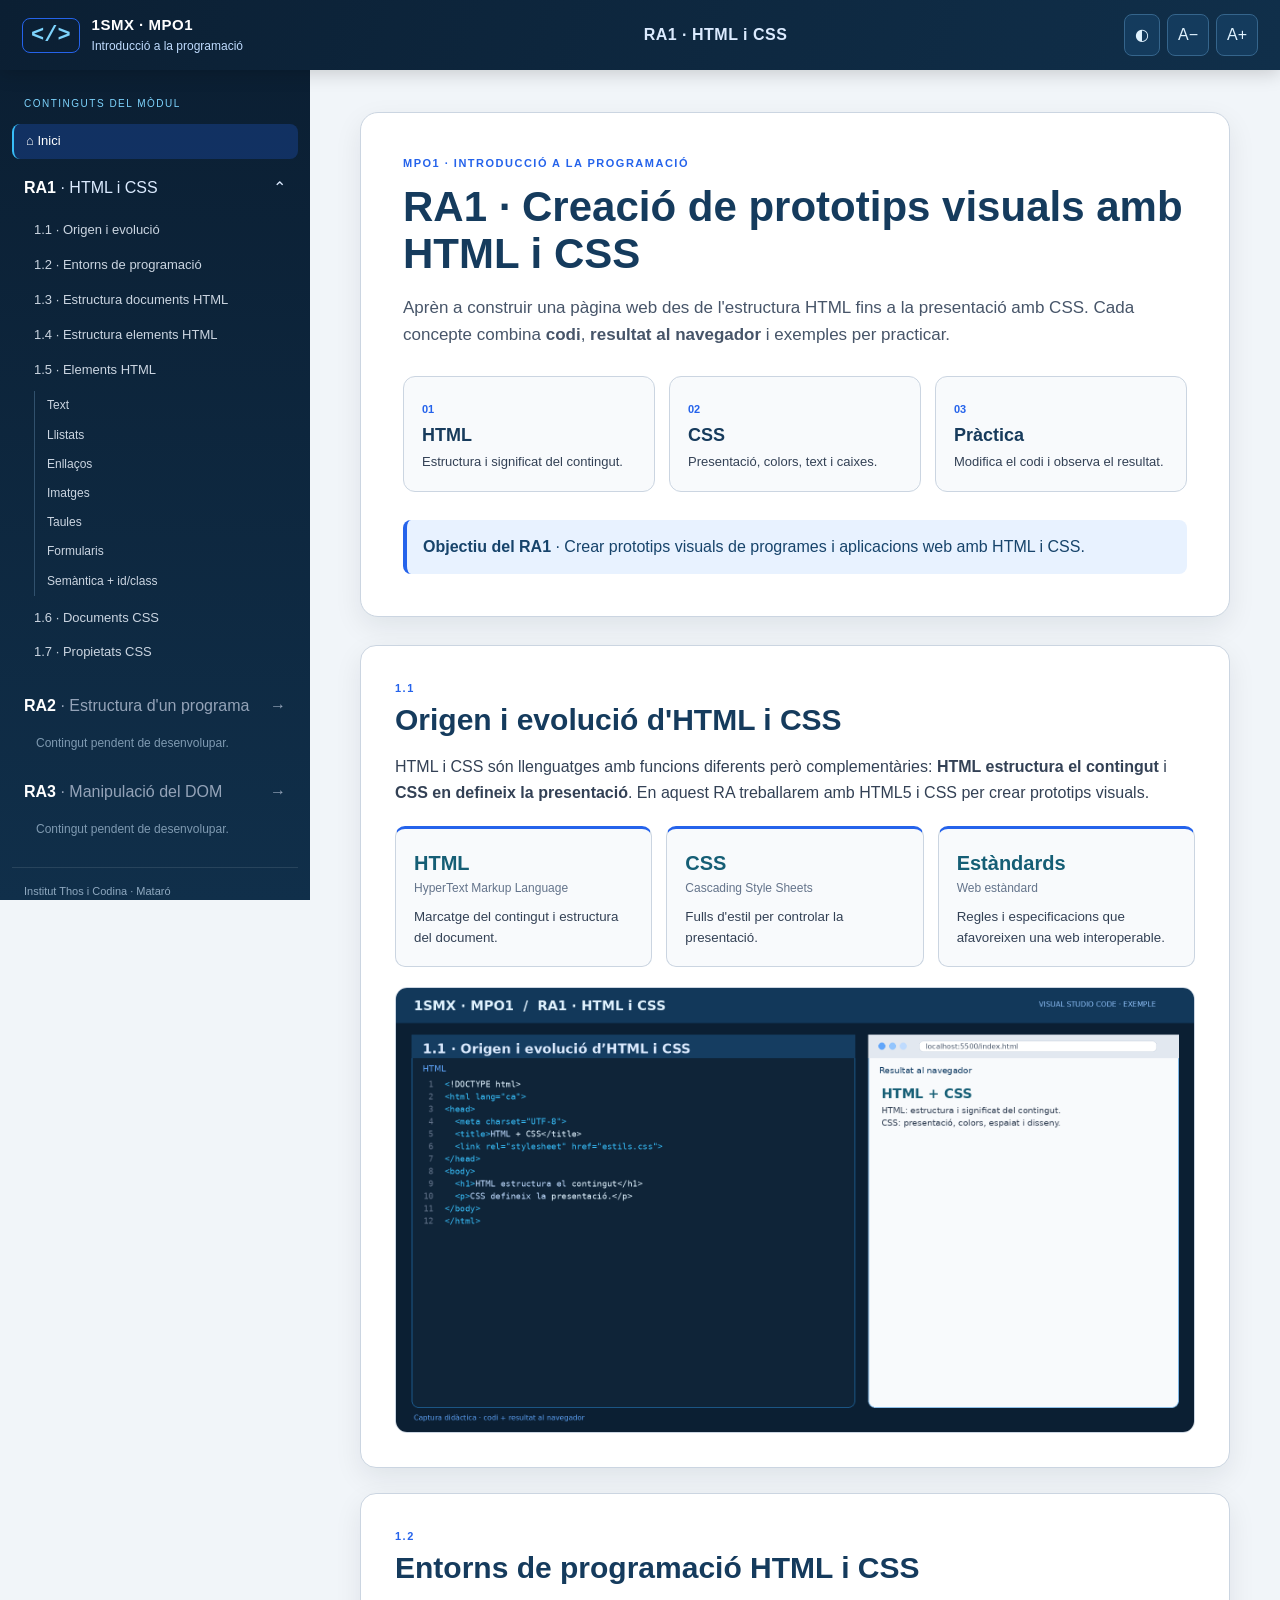
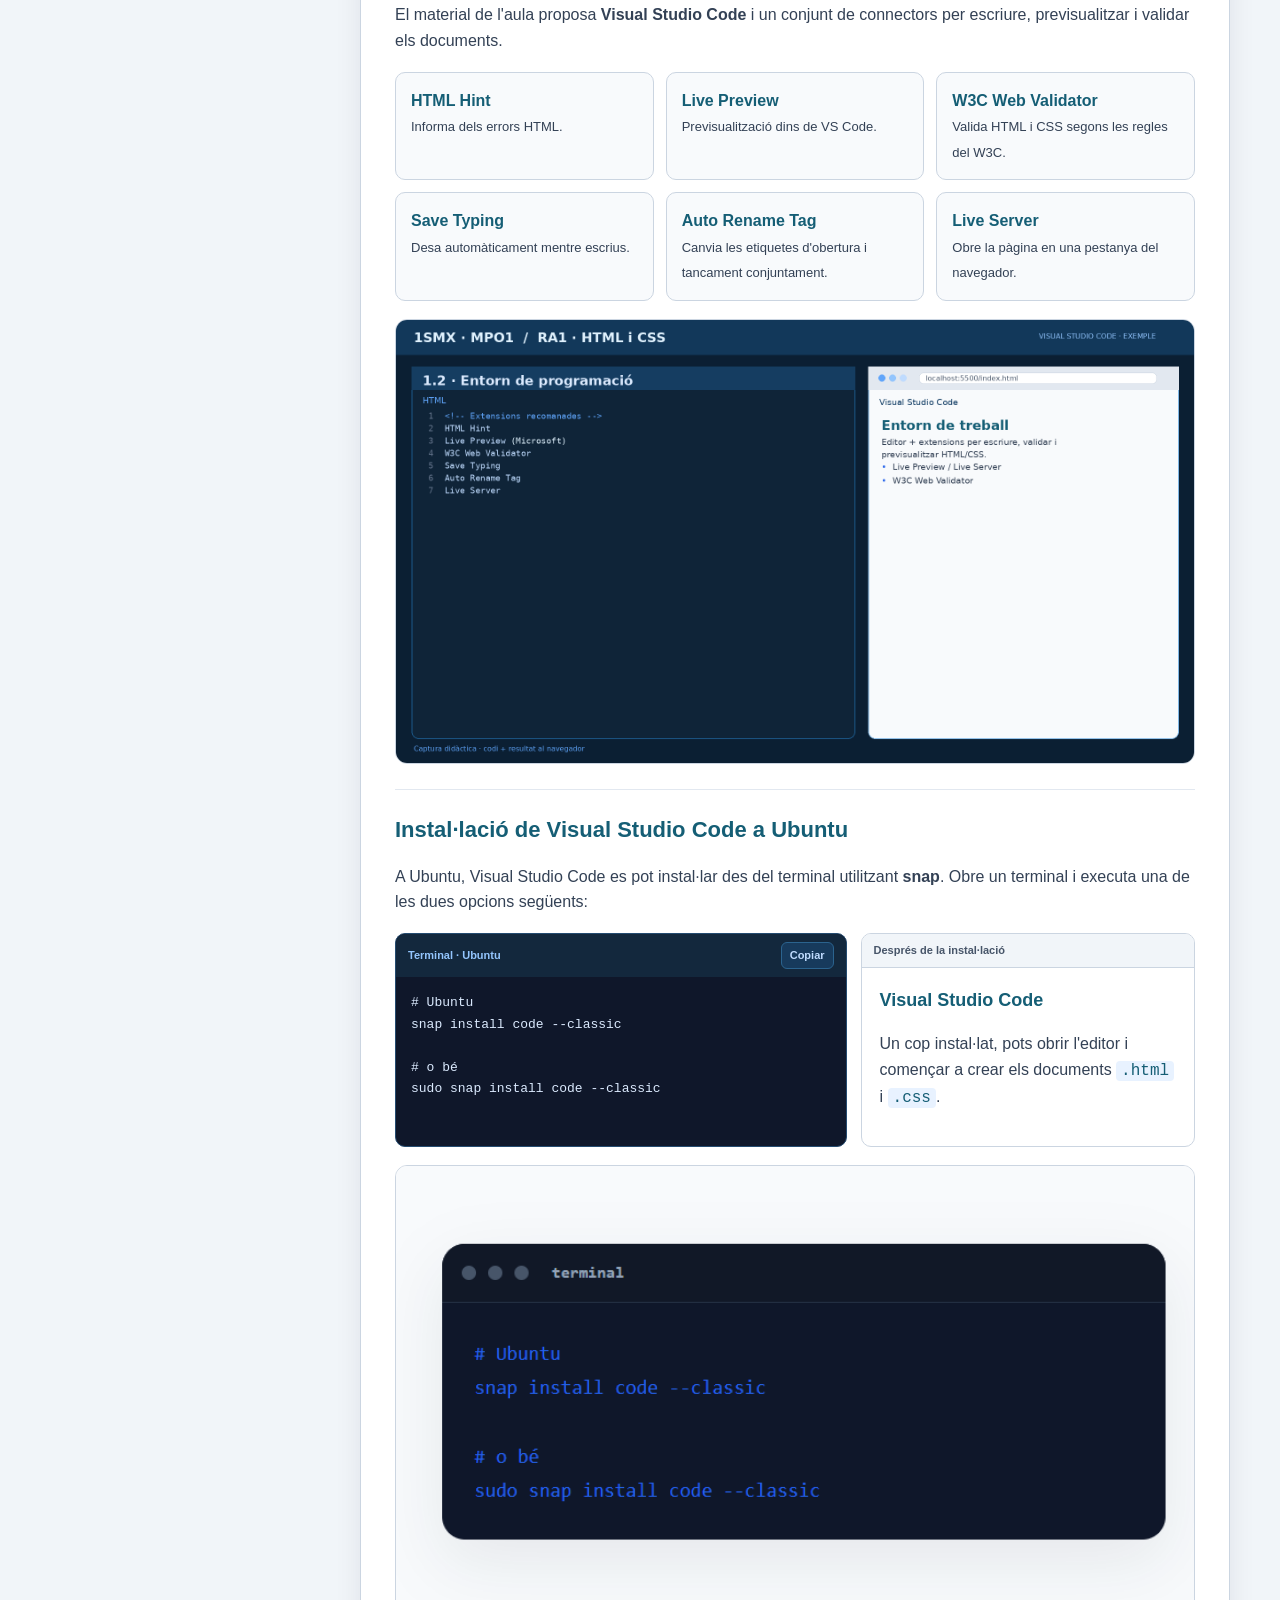
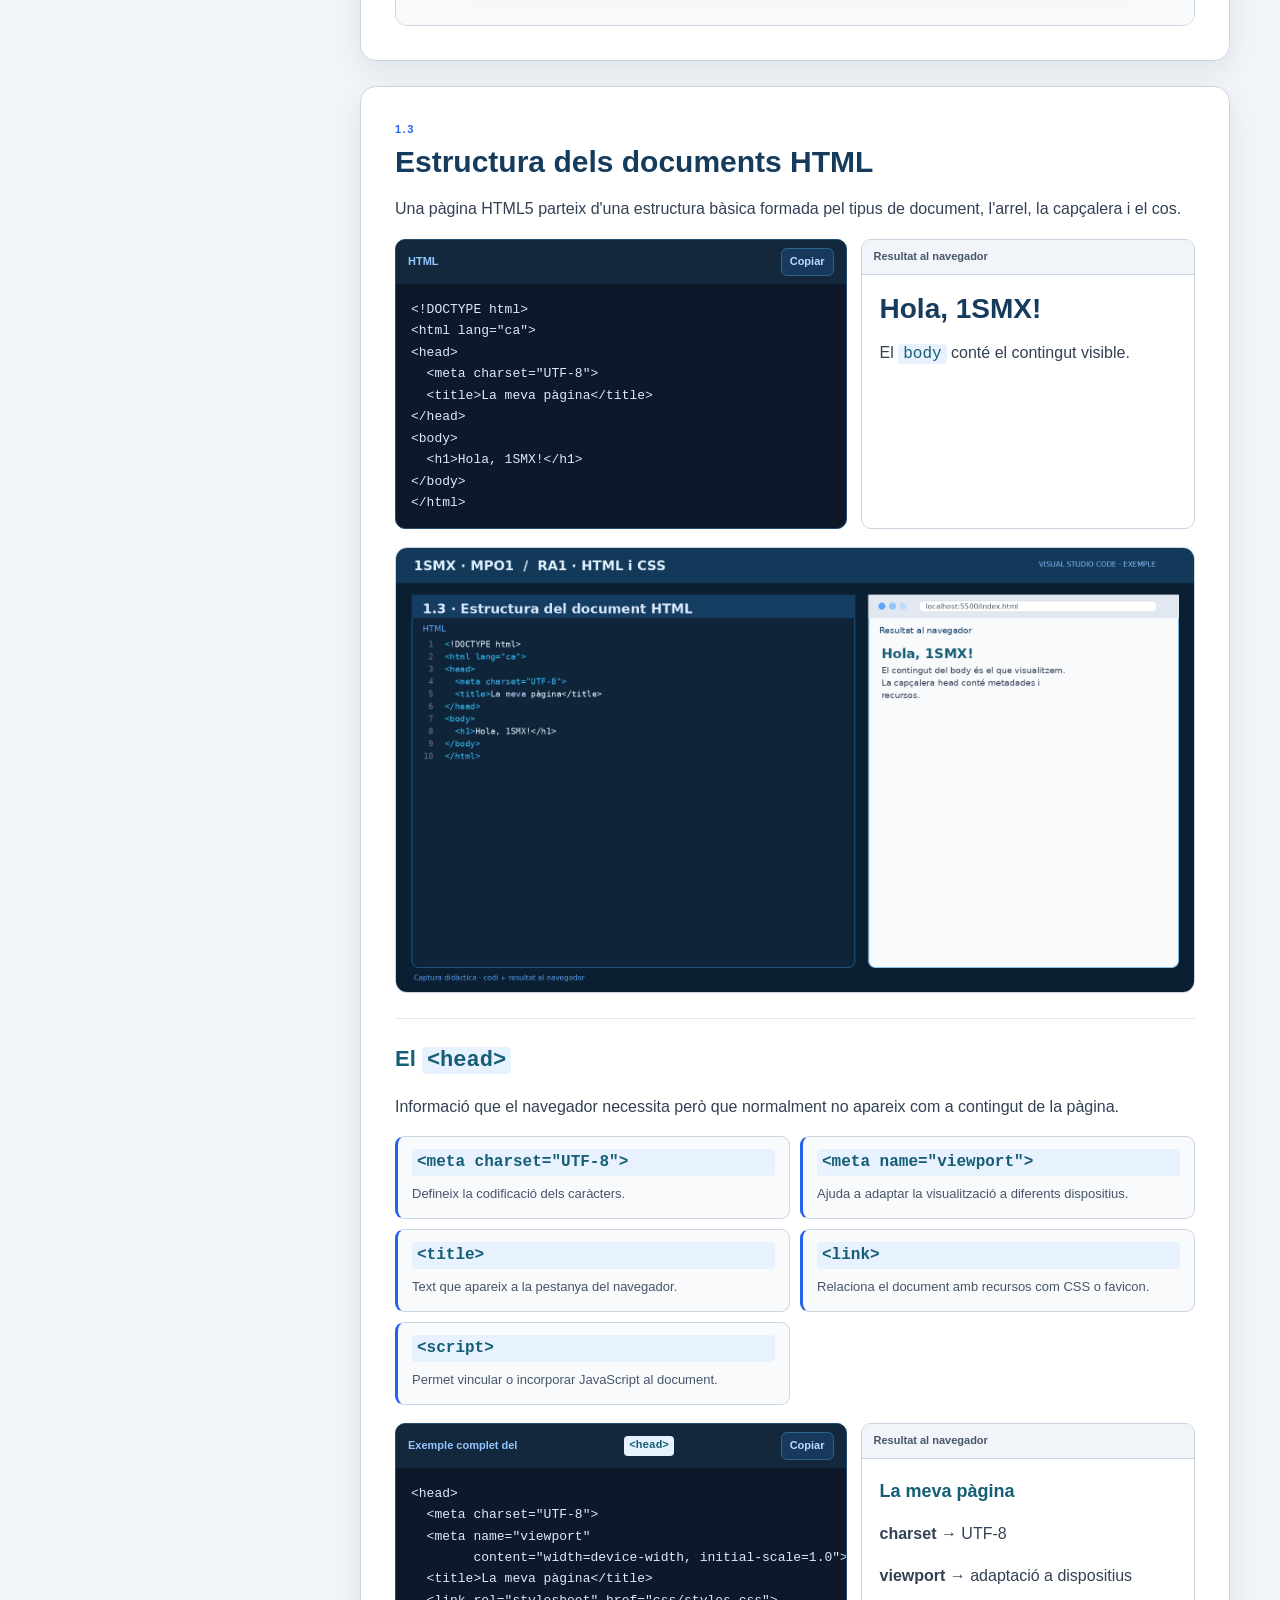
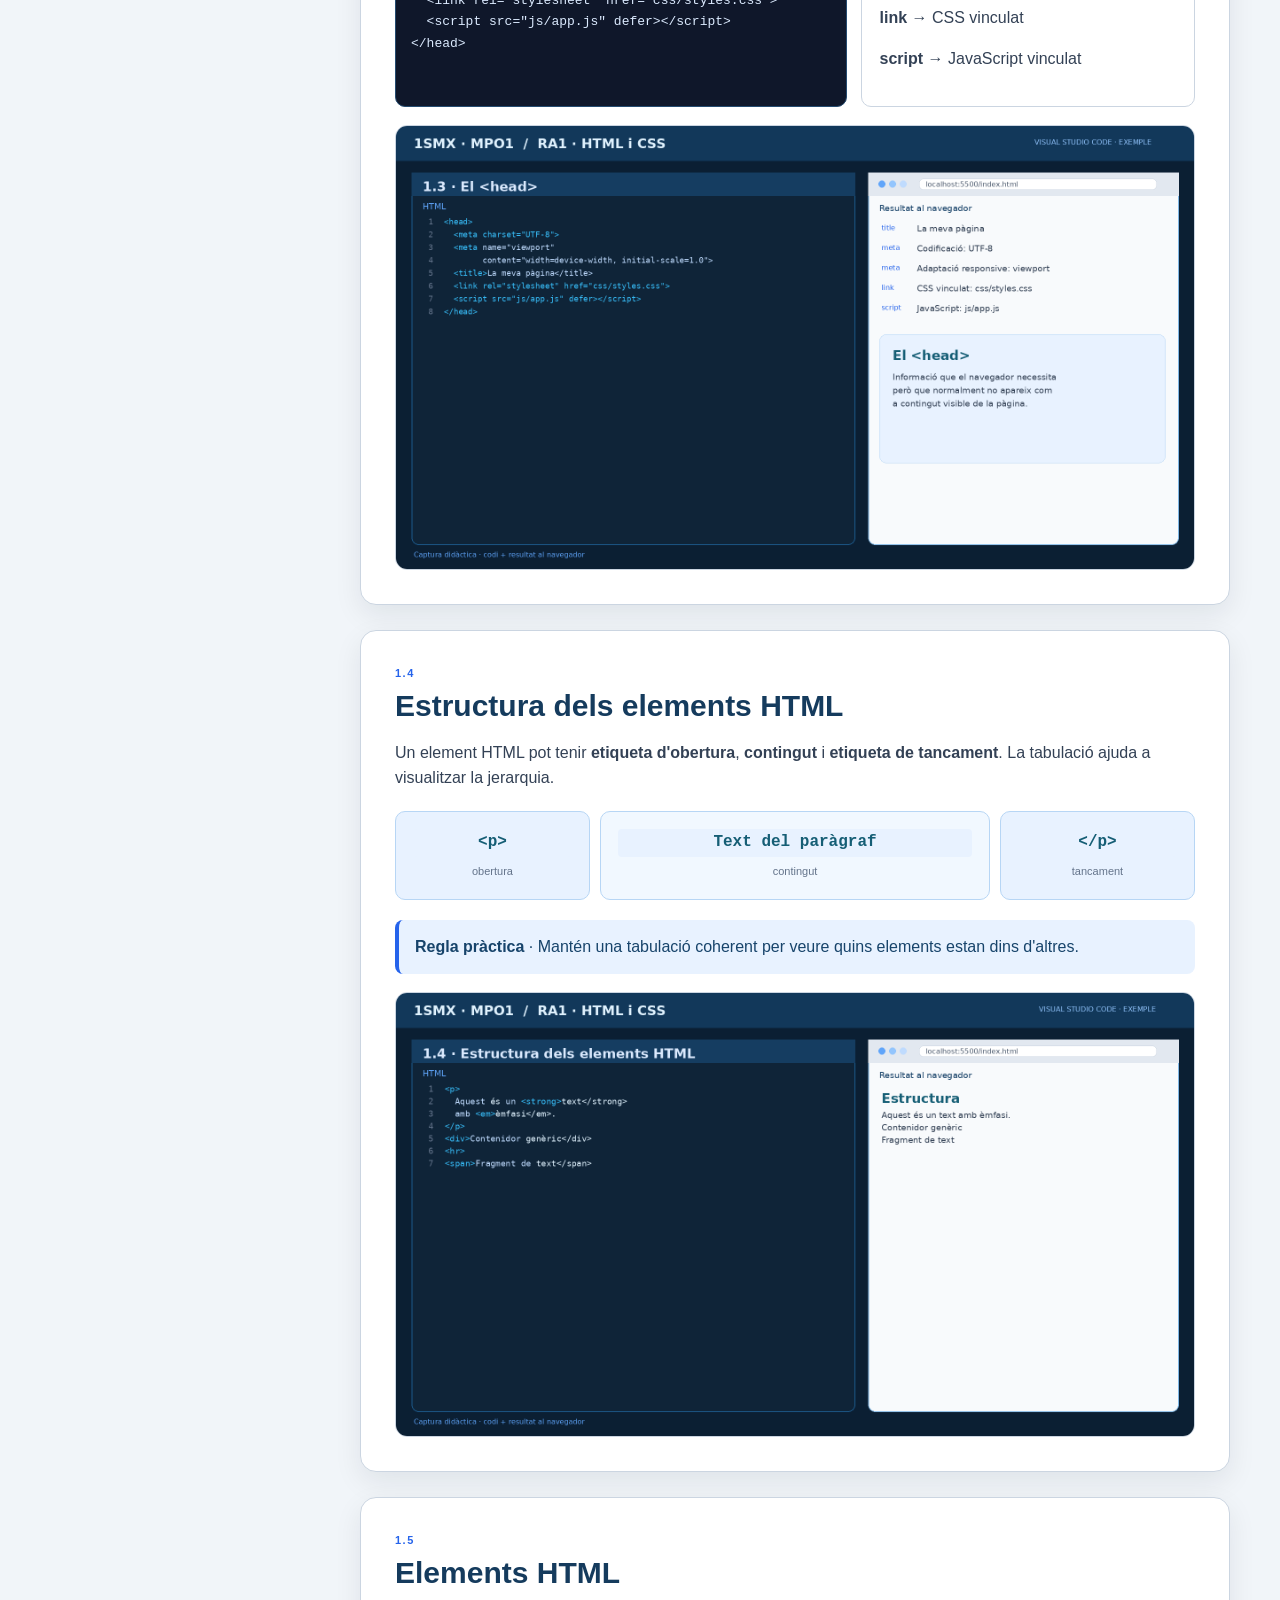
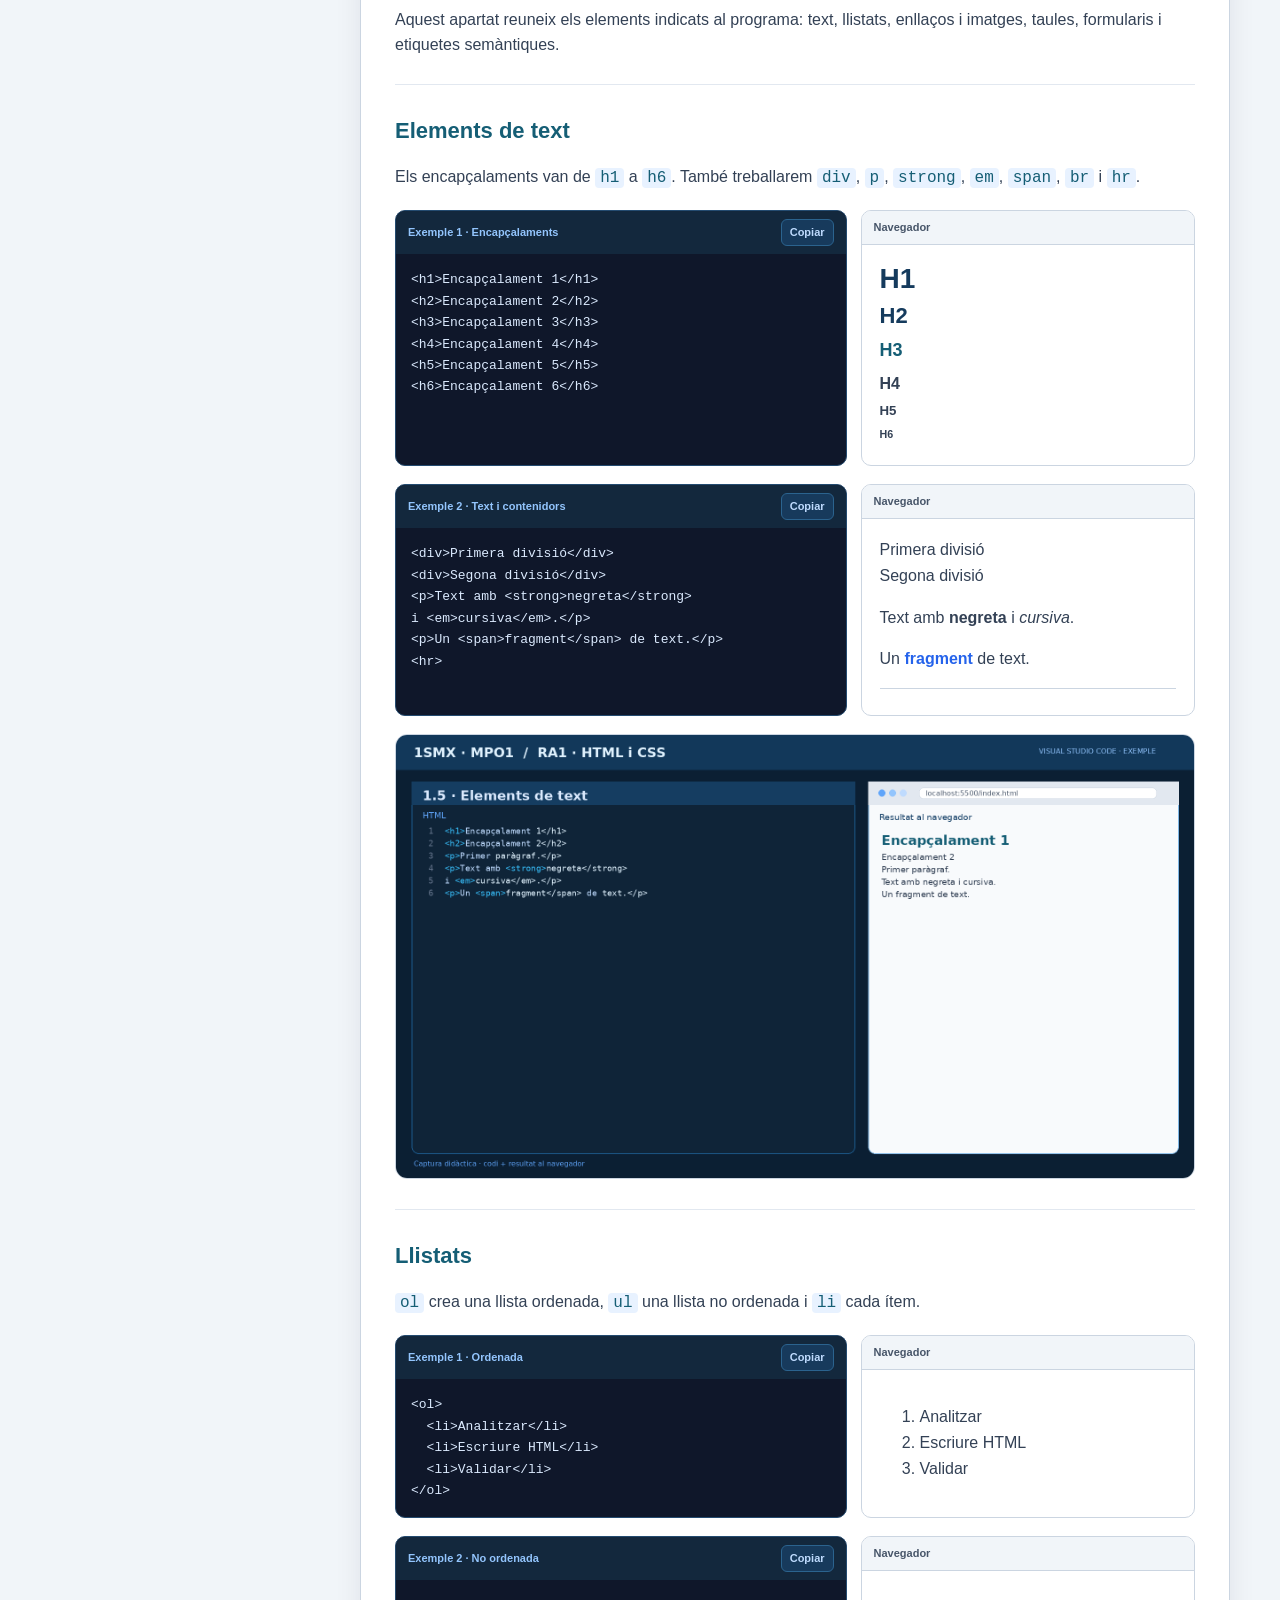
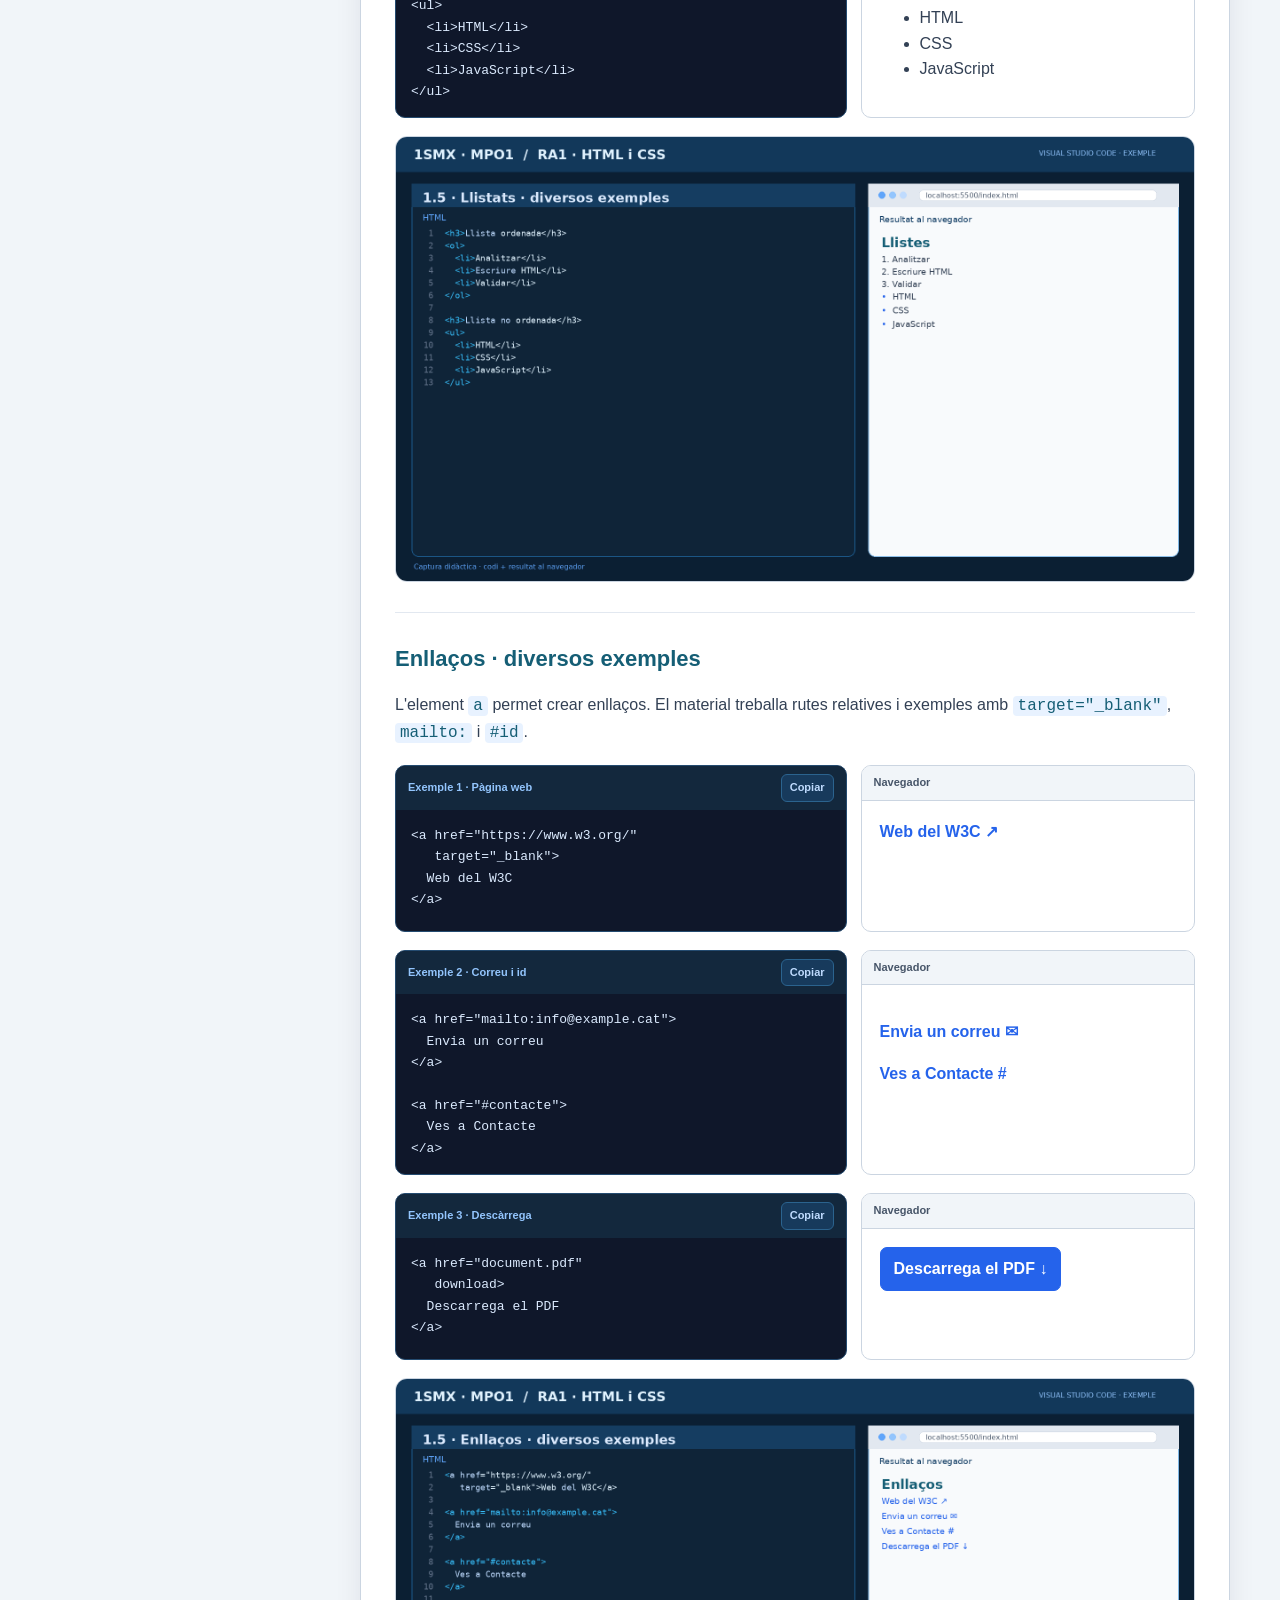
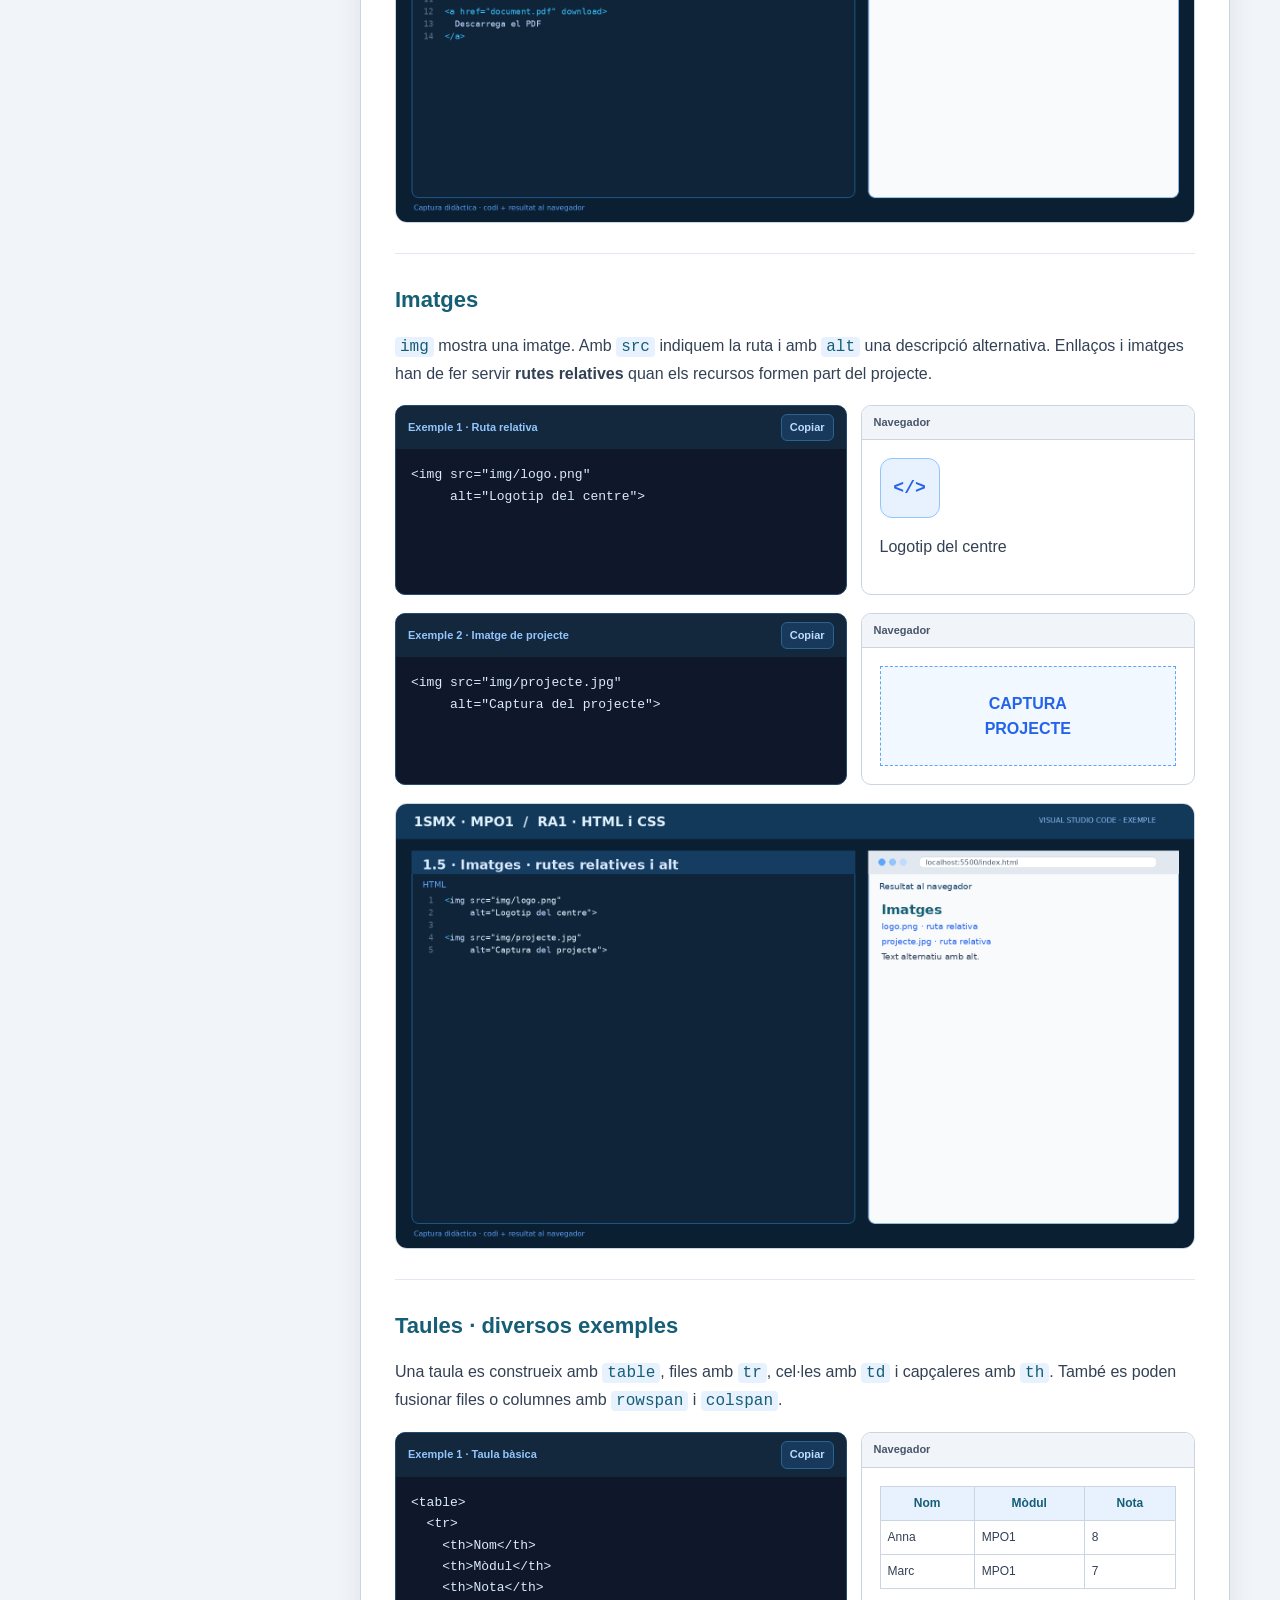
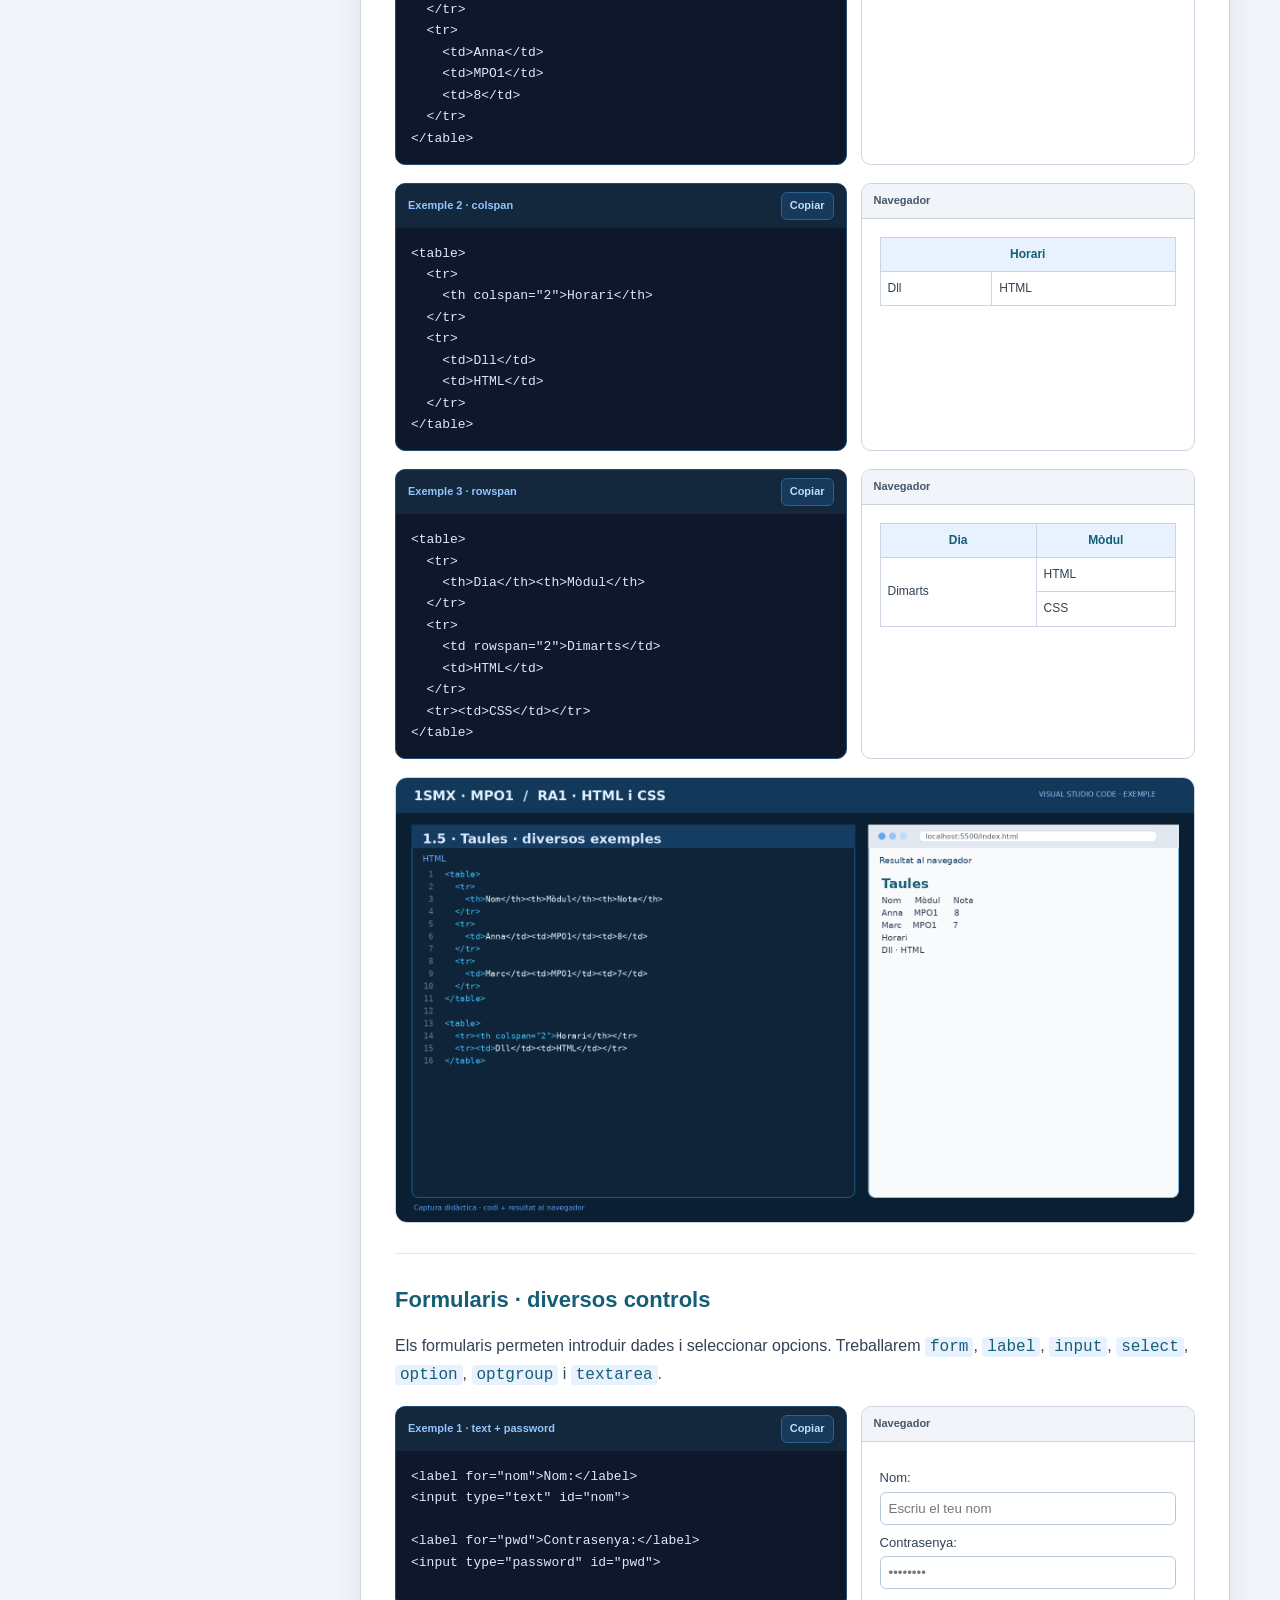
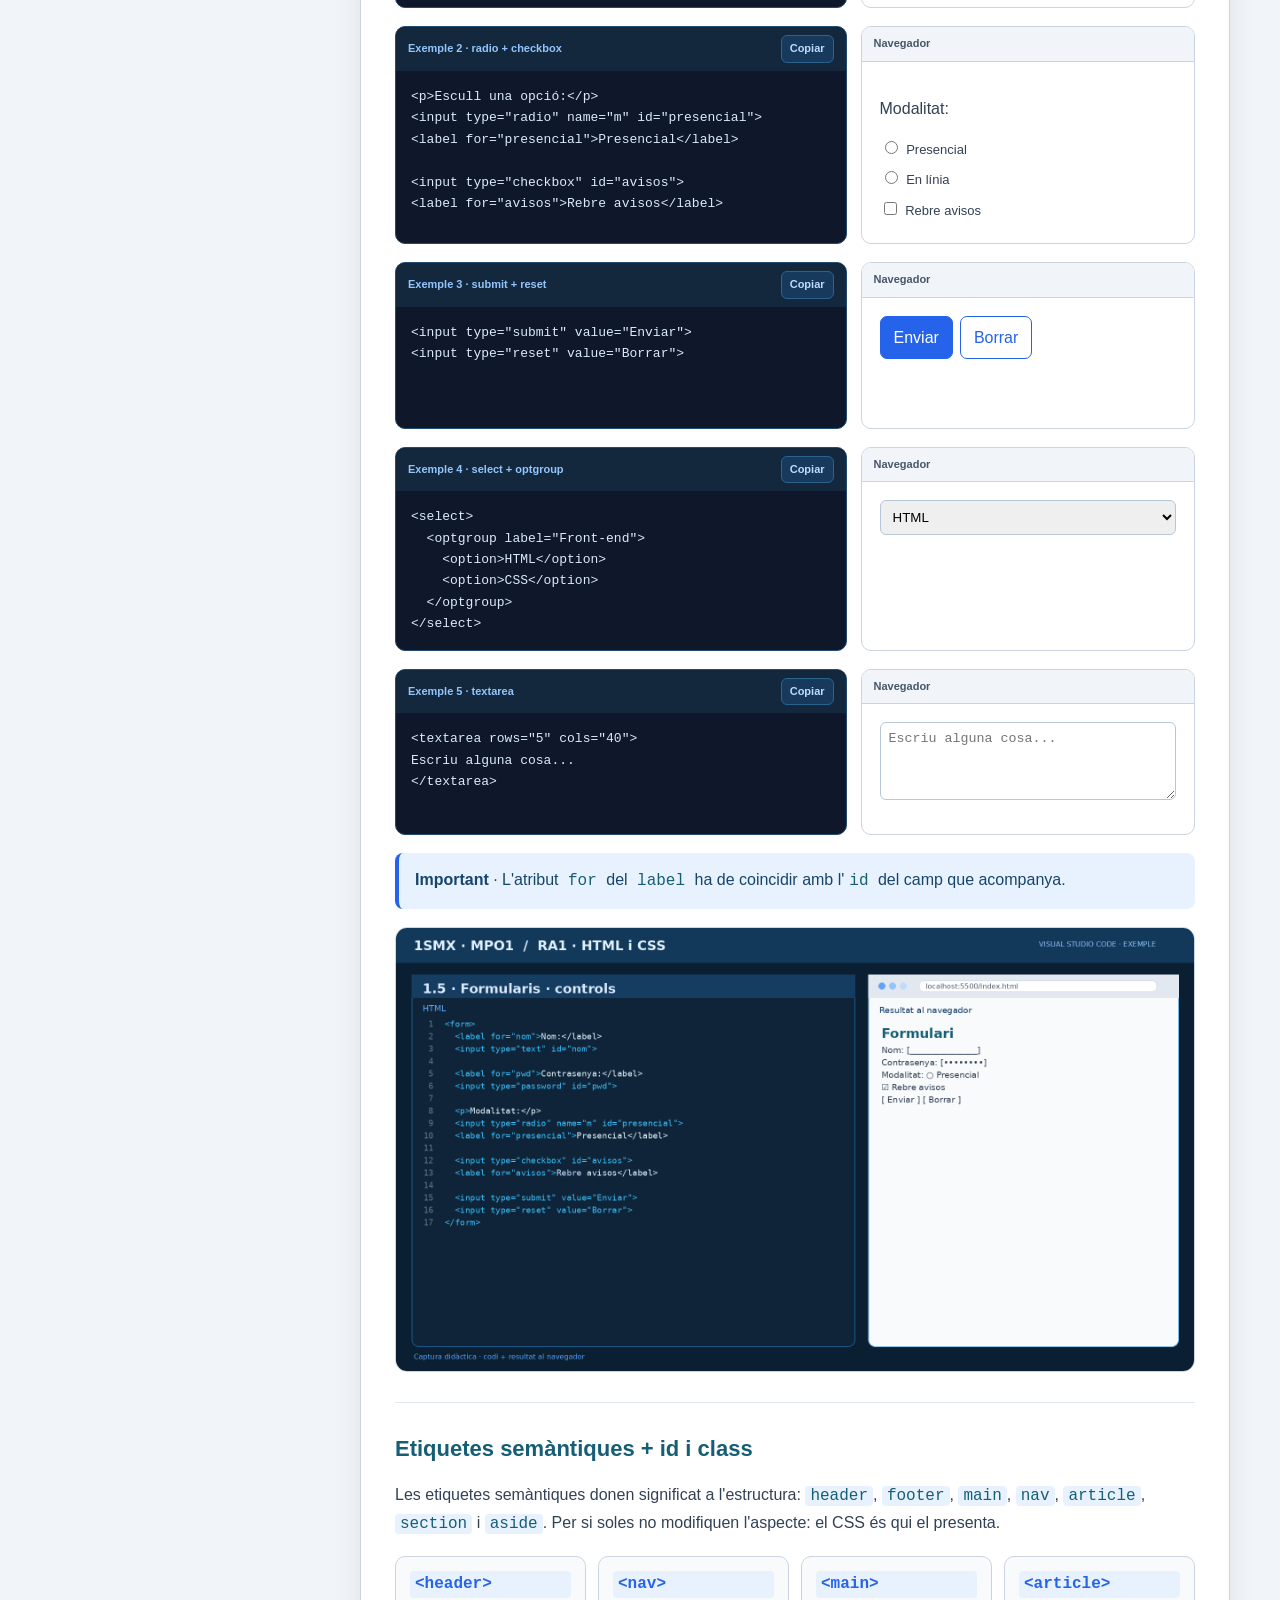
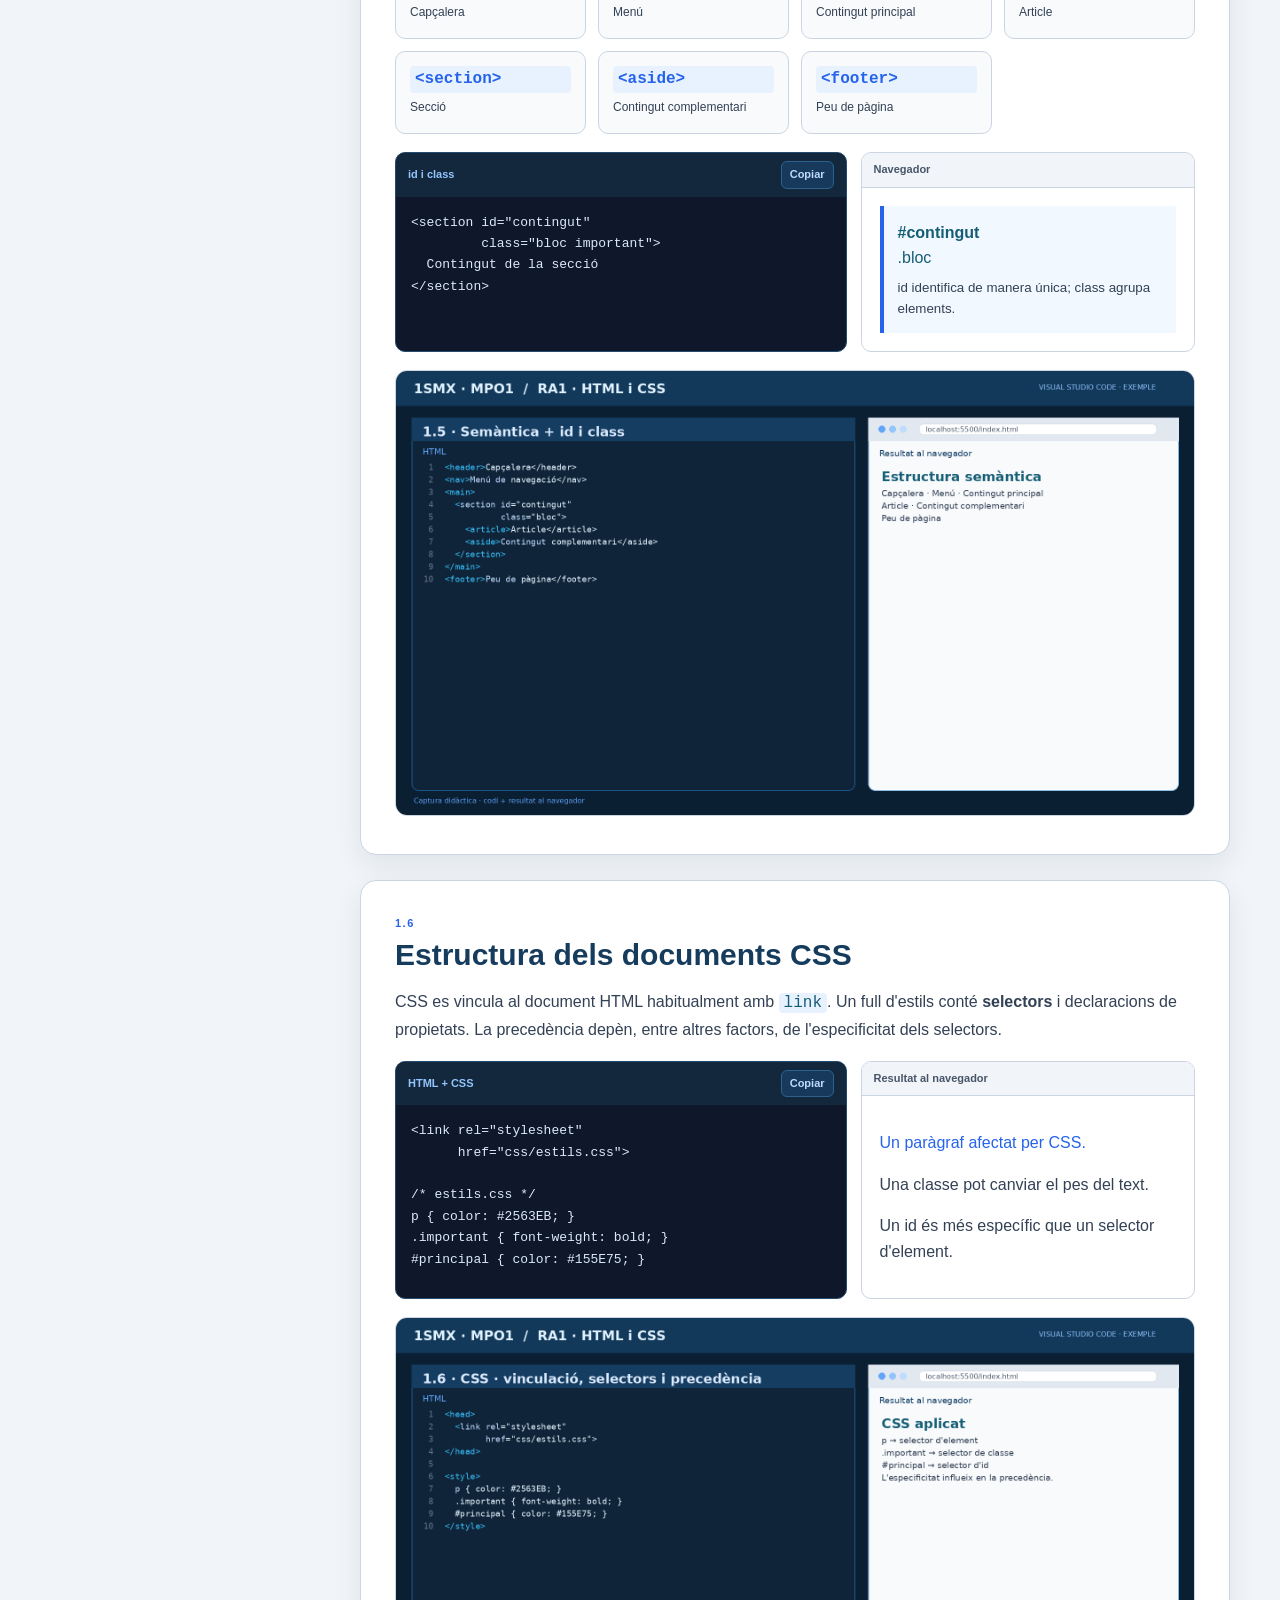
==== commit 9c125e2b: "ultima versión RA1" ====
--- a/index.html
+++ b/index.html
@@ -3,459 +3,484 @@
 <head>
   <meta charset="UTF-8">
   <meta name="viewport" content="width=device-width, initial-scale=1.0">
-  <meta name="description" content="Apunts de HTML5, CSS i introducció al DOM per a 1SMX.">
-  <title>HTML5 · Introducció a la programació web · 1SMX</title>
-  <link rel="stylesheet" href="css/styles.css">
-  <script src="js/app.js" defer></script>
+  <meta name="description" content="RA1 - Creació de prototips visuals de programes i aplicacions web amb HTML i CSS. 1SMX MPO1.">
+  <title>RA1 · HTML i CSS · MPO1 · 1SMX</title>
+  <link rel="stylesheet" href="./css/styles.css">
+  <script src="./js/app.js" defer></script>
 </head>
 <body>
-  <header class="topbar">
-    <div class="brand">
-      <span class="brand-mark">&lt;/&gt;</span>
-      <div><strong>1SMX · MPO1</strong><span>Introducció a la programació web</span></div>
-    </div>
-    <button class="menu-toggle" aria-label="Obrir menú">☰</button>
-    <div class="top-actions">
-      <button class="action-btn" id="toggle-theme" type="button" title="Canvia el tema">◐</button>
-      <button class="action-btn" id="font-smaller" type="button" title="Redueix el text">A−</button>
-      <button class="action-btn" id="font-larger" type="button" title="Augmenta el text">A+</button>
-    </div>
-  </header>
-
-  <div class="layout">
-    <aside class="sidebar" id="sidebar">
-      <div class="sidebar-title">CONTINGUT</div>
-      <nav aria-label="Navegació principal">
-        <a href="#inici" class="nav-link active">01 · Inici</a>
-        <a href="#entorn" class="nav-link">02 · Entorn de treball</a>
-        <a href="#estructura" class="nav-link">03 · Estructura HTML5</a>
-        <a href="#head" class="nav-link">04 · El &lt;head&gt;</a>
-        <a href="#text" class="nav-link">05 · Text i estructura</a>
-        <a href="#llistes" class="nav-link">06 · Llistes</a>
-        <a href="#enllacos" class="nav-link">07 · Enllaços i imatges</a>
-        <a href="#taules" class="nav-link">08 · Taules</a>
-        <a href="#formularis" class="nav-link">09 · Formularis</a>
-        <a href="#semantics" class="nav-link">10 · HTML semàntic</a>
-        <a href="#idclass" class="nav-link">11 · id i class</a>
-        <a href="#css" class="nav-link">12 · Ampliació CSS</a>
-        <a href="#javascript" class="nav-link">13 · Ampliació JavaScript</a>
-        <a href="#projecte" class="nav-link">14 · Exemple complet</a>
-        <a href="#checklist" class="nav-link">15 · Checklist</a>
-      </nav>
-      <div class="sidebar-footer">
-        <span class="status-dot"></span>
-        Material didàctic · Tech Blue
+<header class="topbar">
+  <div class="brand">
+    <div class="brand-mark">&lt;/&gt;</div>
+    <div><strong>1SMX · MPO1</strong><span>Introducció a la programació</span></div>
+  </div>
+  <div class="top-title">RA1 · HTML i CSS</div>
+  <div class="top-actions">
+    <button class="icon-btn" id="toggle-theme" title="Canvia el tema">◐</button>
+    <button class="icon-btn" id="font-smaller" title="Redueix el text">A−</button>
+    <button class="icon-btn" id="font-larger" title="Augmenta el text">A+</button>
+    <button class="menu-toggle" id="menu-toggle" title="Obre el menú">☰</button>
+  </div>
+</header>
+
+<div class="layout">
+<aside class="sidebar" id="sidebar">
+  <div class="course-label">CONTINGUTS DEL MÒDUL</div>
+  <a class="home-link nav-link active" href="#inici">⌂ <span>Inici</span></a>
+
+  <div class="ra-group open">
+    <button class="ra-toggle" type="button">
+      <span><b>RA1</b> · HTML i CSS</span><span class="chevron">⌃</span>
+    </button>
+    <div class="ra-content">
+      <a class="nav-link" href="#c11">1.1 · Origen i evolució</a>
+      <a class="nav-link" href="#c12">1.2 · Entorns de programació</a>
+      <a class="nav-link" href="#c13">1.3 · Estructura documents HTML</a>
+      <a class="nav-link" href="#c14">1.4 · Estructura elements HTML</a>
+      <a class="nav-link" href="#c15">1.5 · Elements HTML</a>
+      <div class="subnav">
+        <a class="nav-link" href="#text">Text</a>
+        <a class="nav-link" href="#llistes">Llistats</a>
+        <a class="nav-link" href="#enllacos">Enllaços</a>
+        <a class="nav-link" href="#imatges">Imatges</a>
+        <a class="nav-link" href="#taules">Taules</a>
+        <a class="nav-link" href="#formularis">Formularis</a>
+        <a class="nav-link" href="#semantica">Semàntica + id/class</a>
       </div>
-    </aside>
-
-    <main class="content" id="main-content">
-      <section id="inici" class="hero section">
-        <div class="eyebrow">MPO1 · INTRODUCCIÓ A LA PROGRAMACIÓ</div>
-        <h1>HTML5, CSS i una primera aproximació al DOM</h1>
-        <p class="lead">Apunts visuals i progressius per començar a construir pàgines web amb una base sòlida: estructura, contingut, formularis, semàntica i estil.</p>
-        <div class="hero-grid">
-          <div class="hero-card accent">
-            <span class="card-kicker">HTML</span>
-            <h3>Estructura</h3>
-            <p>Defineix què és cada part del contingut.</p>
-          </div>
-          <div class="hero-card">
-            <span class="card-kicker">CSS</span>
-            <h3>Presentació</h3>
-            <p>Controla colors, espais, tipografia i distribució.</p>
-          </div>
-          <div class="hero-card">
-            <span class="card-kicker">JavaScript</span>
-            <h3>Comportament</h3>
-            <p>Afegeix interacció i permet manipular el DOM.</p>
-          </div>
-        </div>
-        <div class="source-note">
-          <strong>Base del material:</strong> document del mòdul MPO1 i apunts «Introducció a la programació. HTML5». Les ampliacions de CSS i JavaScript estan identificades com a ampliació.
-        </div>
-      </section>
-
-      <section id="entorn" class="section">
-        <div class="section-heading"><span>02</span><div><h2>Entorn de treball</h2><p>Preparar l’eina abans d’escriure codi.</p></div></div>
-        <div class="two-col">
-          <div>
-            <h3>Visual Studio Code</h3>
-            <p>El material de referència proposa Visual Studio Code i una sèrie de complements per facilitar l’escriptura, la validació i la previsualització.</p>
-            <ul class="check-list">
-              <li>Spanish Language Pack</li>
-              <li>HTML Hint</li>
-              <li>Live Preview · Microsoft</li>
-              <li>W3C Web Validator</li>
-              <li>Save Typing</li>
-              <li>Auto Rename Tag</li>
-              <li>Live Server</li>
-            </ul>
-          </div>
-          <div class="terminal">
-            <div class="terminal-bar"><span></span><span></span><span></span><b>terminal</b></div>
-            <pre><code># Ubuntu
+      <a class="nav-link" href="#c16">1.6 · Documents CSS</a>
+      <a class="nav-link" href="#c17">1.7 · Propietats CSS</a>
+    </div>
+  </div>
+
+  <div class="ra-group">
+    <button class="ra-toggle disabled" type="button" disabled>
+      <span><b>RA2</b> · Estructura d'un programa</span><span>→</span>
+    </button>
+    <div class="ra-placeholder">Contingut pendent de desenvolupar.</div>
+  </div>
+
+  <div class="ra-group">
+    <button class="ra-toggle disabled" type="button" disabled>
+      <span><b>RA3</b> · Manipulació del DOM</span><span>→</span>
+    </button>
+    <div class="ra-placeholder">Contingut pendent de desenvolupar.</div>
+  </div>
+
+  <div class="sidebar-footer">Institut Thos i Codina · Mataró<br>CFGM Sistemes Microinformàtics i Xarxes</div>
+</aside>
+
+<main class="content" id="main-content">
+<section id="inici" class="hero">
+  <div class="eyebrow">MPO1 · INTRODUCCIÓ A LA PROGRAMACIÓ</div>
+  <h1>RA1 · Creació de prototips visuals amb HTML i CSS</h1>
+  <p class="lead">Aprèn a construir una pàgina web des de l'estructura HTML fins a la presentació amb CSS. Cada concepte combina <strong>codi</strong>, <strong>resultat al navegador</strong> i exemples per practicar.</p>
+  <div class="hero-grid">
+    <div class="hero-card"><span>01</span><strong>HTML</strong><p>Estructura i significat del contingut.</p></div>
+    <div class="hero-card"><span>02</span><strong>CSS</strong><p>Presentació, colors, text i caixes.</p></div>
+    <div class="hero-card"><span>03</span><strong>Pràctica</strong><p>Modifica el codi i observa el resultat.</p></div>
+  </div>
+  <div class="info-banner"><b>Objectiu del RA1</b> · Crear prototips visuals de programes i aplicacions web amb HTML i CSS.</div>
+</section>
+
+<section id="c11" class="section">
+  <div class="section-kicker">1.1</div>
+  <h2>Origen i evolució d'HTML i CSS</h2>
+  <p>HTML i CSS són llenguatges amb funcions diferents però complementàries: <strong>HTML estructura el contingut</strong> i <strong>CSS en defineix la presentació</strong>. En aquest RA treballarem amb HTML5 i CSS per crear prototips visuals.</p>
+  <div class="timeline">
+    <div><b>HTML</b><span>HyperText Markup Language</span><small>Marcatge del contingut i estructura del document.</small></div>
+    <div><b>CSS</b><span>Cascading Style Sheets</span><small>Fulls d'estil per controlar la presentació.</small></div>
+    <div><b>Estàndards</b><span>Web estàndard</span><small>Regles i especificacions que afavoreixen una web interoperable.</small></div>
+  </div>
+  <div class="capture-card"><img src="./img/captures/01-origen-html-css.png" alt="Codi HTML i resultat al navegador sobre HTML i CSS"></div>
+</section>
+
+<section id="c12" class="section">
+  <div class="section-kicker">1.2</div>
+  <h2>Entorns de programació HTML i CSS</h2>
+  <p>El material de l'aula proposa <strong>Visual Studio Code</strong> i un conjunt de connectors per escriure, previsualitzar i validar els documents.</p>
+  <div class="tools-grid">
+    <div><b>HTML Hint</b><span>Informa dels errors HTML.</span></div>
+    <div><b>Live Preview</b><span>Previsualització dins de VS Code.</span></div>
+    <div><b>W3C Web Validator</b><span>Valida HTML i CSS segons les regles del W3C.</span></div>
+    <div><b>Save Typing</b><span>Desa automàticament mentre escrius.</span></div>
+    <div><b>Auto Rename Tag</b><span>Canvia les etiquetes d'obertura i tancament conjuntament.</span></div>
+    <div><b>Live Server</b><span>Obre la pàgina en una pestanya del navegador.</span></div>
+  </div>
+  <div class="capture-card"><img src="./img/captures/02-entorn-vscode.png" alt="Entorn de programació Visual Studio Code i connectors"></div>
+
+
+  <div class="subsection-mini">
+    <h3>Instal·lació de Visual Studio Code a Ubuntu</h3>
+    <p>A Ubuntu, Visual Studio Code es pot instal·lar des del terminal utilitzant <strong>snap</strong>. Obre un terminal i executa una de les dues opcions següents:</p>
+    <div class="code-preview">
+      <div class="code-box">
+        <div class="code-head">Terminal · Ubuntu <button class="copy-btn">Copiar</button></div>
+        <pre><code># Ubuntu
 snap install code --classic
 
 # o bé
 sudo snap install code --classic</code></pre>
-          </div>
+      </div>
+      <div class="browser-box">
+        <div class="browser-head">Després de la instal·lació</div>
+        <div class="browser-body">
+          <h3>Visual Studio Code</h3>
+          <p>Un cop instal·lat, pots obrir l'editor i començar a crear els documents <code>.html</code> i <code>.css</code>.</p>
         </div>
-        <div class="info-grid">
-          <article class="info-card"><b>HTML Hint</b><span>Ajuda a detectar errors HTML.</span></article>
-          <article class="info-card"><b>Live Preview</b><span>Permet veure una previsualització mentre treballes.</span></article>
-          <article class="info-card"><b>W3C Validator</b><span>Ajuda a validar HTML i CSS.</span></article>
-          <article class="info-card"><b>Live Server</b><span>Obre la pàgina en una pestanya del navegador.</span></article>
-        </div>
-      </section>
-
-      <section id="estructura" class="section">
-        <div class="section-heading"><span>03</span><div><h2>Estructura d’un document HTML5</h2><p>La plantilla mínima que has de reconèixer de memòria.</p></div></div>
-        <div class="capture"><img src="img/captures/01-estructura.png" alt="Captura didàctica del codi HTML5 i el resultat al navegador"></div>
-        <div class="code-result">
-          <div class="code-card">
-            <div class="panel-title">Codi</div>
-            <pre><code>&lt;!DOCTYPE html&gt;
+      </div>
+    </div>
+    <div class="capture-card"><img src="./img/captures/02-instalacio-vscode-ubuntu.png" alt="Captura del terminal d'Ubuntu amb les ordres per instal·lar Visual Studio Code"></div>
+  </div></section>
+
+<section id="c13" class="section">
+  <div class="section-kicker">1.3</div>
+  <h2>Estructura dels documents HTML</h2>
+  <p>Una pàgina HTML5 parteix d'una estructura bàsica formada pel tipus de document, l'arrel, la capçalera i el cos.</p>
+  <div class="code-preview">
+    <div class="code-box"><div class="code-head">HTML <button class="copy-btn">Copiar</button></div><pre><code>&lt;!DOCTYPE html&gt;
 &lt;html lang="ca"&gt;
 &lt;head&gt;
+  &lt;meta charset="UTF-8"&gt;
+  &lt;title&gt;La meva pàgina&lt;/title&gt;
+&lt;/head&gt;
+&lt;body&gt;
+  &lt;h1&gt;Hola, 1SMX!&lt;/h1&gt;
+&lt;/body&gt;
+&lt;/html&gt;</code></pre></div>
+    <div class="browser-box"><div class="browser-head">Resultat al navegador</div><div class="browser-body"><h1>Hola, 1SMX!</h1><p>El <code>body</code> conté el contingut visible.</p></div></div>
+  </div>
+  <div class="capture-card"><img src="./img/captures/03-estructura-document.png" alt="Estructura HTML5 amb codi i resultat al navegador"></div>
+  <div id="head-explanation" class="subsection-mini">
+    <h3>El <code>&lt;head&gt;</code></h3>
+    <p>Informació que el navegador necessita però que normalment no apareix com a contingut de la pàgina.</p>
+    <div class="head-items">
+      <div><code>&lt;meta charset="UTF-8"&gt;</code><span>Defineix la codificació dels caràcters.</span></div>
+      <div><code>&lt;meta name="viewport"&gt;</code><span>Ajuda a adaptar la visualització a diferents dispositius.</span></div>
+      <div><code>&lt;title&gt;</code><span>Text que apareix a la pestanya del navegador.</span></div>
+      <div><code>&lt;link&gt;</code><span>Relaciona el document amb recursos com CSS o favicon.</span></div>
+      <div><code>&lt;script&gt;</code><span>Permet vincular o incorporar JavaScript al document.</span></div>
+    </div>
+    <div class="code-preview">
+      <div class="code-box">
+        <div class="code-head">Exemple complet del <code>&lt;head&gt;</code> <button class="copy-btn">Copiar</button></div>
+        <pre><code>&lt;head&gt;
   &lt;meta charset="UTF-8"&gt;
   &lt;meta name="viewport"
         content="width=device-width, initial-scale=1.0"&gt;
   &lt;title&gt;La meva pàgina&lt;/title&gt;
-&lt;/head&gt;
-&lt;body&gt;
-  &lt;h1&gt;Hola, món!&lt;/h1&gt;
-&lt;/body&gt;
-&lt;/html&gt;</code></pre>
-          </div>
-          <div class="browser-card">
-            <div class="browser-bar"><i></i><i></i><i></i><span>La meva pàgina</span></div>
-            <div class="browser-body"><h1>Hola, món!</h1><p>El contingut visible va dins del <code>&lt;body&gt;</code>.</p></div>
-          </div>
+  &lt;link rel="stylesheet" href="css/styles.css"&gt;
+  &lt;script src="js/app.js" defer&gt;&lt;/script&gt;
+&lt;/head&gt;</code></pre>
+      </div>
+      <div class="browser-box">
+        <div class="browser-head">Resultat al navegador</div>
+        <div class="browser-body">
+          <h3>La meva pàgina</h3>
+          <p><strong>charset</strong> → UTF-8</p>
+          <p><strong>viewport</strong> → adaptació a dispositius</p>
+          <p><strong>link</strong> → CSS vinculat</p>
+          <p><strong>script</strong> → JavaScript vinculat</p>
         </div>
-        <div class="callout"><b>Idea clau:</b> <code>&lt;html&gt;</code> és l’arrel; <code>&lt;head&gt;</code> conté metadades i recursos; <code>&lt;body&gt;</code> conté el contingut visible.</div>
-      </section>
-
-      <section id="head" class="section">
-        <div class="section-heading"><span>04</span><div><h2>El &lt;head&gt;</h2><p>Informació que el navegador necessita però que normalment no apareix com a contingut de la pàgina.</p></div></div>
-        <div class="definition-grid">
-          <div><code>&lt;meta charset="UTF-8"&gt;</code><p>Defineix la codificació dels caràcters.</p></div>
-          <div><code>&lt;meta name="viewport"&gt;</code><p>Ajuda a adaptar la visualització a diferents dispositius.</p></div>
-          <div><code>&lt;title&gt;</code><p>Text que apareix a la pestanya del navegador.</p></div>
-          <div><code>&lt;link&gt;</code><p>Relaciona el document amb recursos com CSS o favicon.</p></div>
-          <div><code>&lt;script&gt;</code><p>Permet incorporar JavaScript.</p></div>
-        </div>
-        <div class="capture"><img src="img/captures/02-head.png" alt="Captura de codi del head i resultat en navegador"></div>
-      </section>
-
-      <section id="text" class="section">
-        <div class="section-heading"><span>05</span><div><h2>Text i estructura</h2><p>Aprèn a donar significat al contingut abans de pensar en el disseny.</p></div></div>
-        <div class="tag-table">
-          <div><code>&lt;h1&gt; … &lt;h6&gt;</code><span>Encapçalaments de diferents nivells.</span></div>
-          <div><code>&lt;p&gt;</code><span>Paràgraf.</span></div>
-          <div><code>&lt;strong&gt;</code><span>Importància / negreta visual habitual.</span></div>
-          <div><code>&lt;em&gt;</code><span>Èmfasi / cursiva visual habitual.</span></div>
-          <div><code>&lt;span&gt;</code><span>Fragment de text que pot rebre estil.</span></div>
-          <div><code>&lt;br&gt;</code><span>Salt de línia puntual.</span></div>
-          <div><code>&lt;hr&gt;</code><span>Separació temàtica visual.</span></div>
-          <div><code>&lt;div&gt;</code><span>Contenidor genèric per agrupar contingut.</span></div>
-        </div>
-        <div class="capture"><img src="img/captures/03-text.png" alt="Captura de codi amb headings, paràgrafs, strong, em i span"></div>
-        <div class="tip"><b>Consell:</b> fes servir <code>&lt;p&gt;</code> per separar paràgrafs. El material de referència recomana evitar utilitzar molts <code>&lt;br&gt;</code> per estructurar el text.</div>
-      </section>
-
-      <section id="llistes" class="section">
-        <div class="section-heading"><span>06</span><div><h2>Llistes</h2><p>Dos tipus bàsics i una mateixa etiqueta per als elements.</p></div></div>
-        <div class="split-example">
-          <div>
-            <h3>Llista no ordenada</h3>
-            <pre class="mini-code"><code>&lt;ul&gt;
+      </div>
+    </div>
+    <div class="capture-card"><img src="./img/captures/03-head.png" alt="Explicació visual de l'element head i les seves etiquetes"></div>
+  </div>
+
+
+</section>
+
+<section id="c14" class="section">
+  <div class="section-kicker">1.4</div>
+  <h2>Estructura dels elements HTML</h2>
+  <p>Un element HTML pot tenir <strong>etiqueta d'obertura</strong>, <strong>contingut</strong> i <strong>etiqueta de tancament</strong>. La tabulació ajuda a visualitzar la jerarquia.</p>
+  <div class="anatomy">
+    <div class="part"><code>&lt;p&gt;</code><span>obertura</span></div>
+    <div class="part content-part"><code>Text del paràgraf</code><span>contingut</span></div>
+    <div class="part"><code>&lt;/p&gt;</code><span>tancament</span></div>
+  </div>
+  <div class="tip"><b>Regla pràctica</b> · Mantén una tabulació coherent per veure quins elements estan dins d'altres.</div>
+  <div class="capture-card"><img src="./img/captures/04-elements-html.png" alt="Exemple d'estructura d'elements HTML"></div>
+</section>
+
+<section id="c15" class="section">
+  <div class="section-kicker">1.5</div>
+  <h2>Elements HTML</h2>
+  <p>Aquest apartat reuneix els elements indicats al programa: text, llistats, enllaços i imatges, taules, formularis i etiquetes semàntiques.</p>
+
+  <article id="text" class="subsection">
+    <h3>Elements de text</h3>
+    <p>Els encapçalaments van de <code>h1</code> a <code>h6</code>. També treballarem <code>div</code>, <code>p</code>, <code>strong</code>, <code>em</code>, <code>span</code>, <code>br</code> i <code>hr</code>.</p>
+    <div class="example-grid">
+      <div class="code-box"><div class="code-head">Exemple 1 · Encapçalaments <button class="copy-btn">Copiar</button></div><pre><code>&lt;h1&gt;Encapçalament 1&lt;/h1&gt;
+&lt;h2&gt;Encapçalament 2&lt;/h2&gt;
+&lt;h3&gt;Encapçalament 3&lt;/h3&gt;
+&lt;h4&gt;Encapçalament 4&lt;/h4&gt;
+&lt;h5&gt;Encapçalament 5&lt;/h5&gt;
+&lt;h6&gt;Encapçalament 6&lt;/h6&gt;</code></pre></div>
+      <div class="browser-box"><div class="browser-head">Navegador</div><div class="browser-body headings-demo"><h1>H1</h1><h2>H2</h2><h3>H3</h3><h4>H4</h4><h5>H5</h5><h6>H6</h6></div></div>
+    </div>
+    <div class="example-grid">
+      <div class="code-box"><div class="code-head">Exemple 2 · Text i contenidors <button class="copy-btn">Copiar</button></div><pre><code>&lt;div&gt;Primera divisió&lt;/div&gt;
+&lt;div&gt;Segona divisió&lt;/div&gt;
+&lt;p&gt;Text amb &lt;strong&gt;negreta&lt;/strong&gt;
+i &lt;em&gt;cursiva&lt;/em&gt;.&lt;/p&gt;
+&lt;p&gt;Un &lt;span&gt;fragment&lt;/span&gt; de text.&lt;/p&gt;
+&lt;hr&gt;</code></pre></div>
+      <div class="browser-box"><div class="browser-head">Navegador</div><div class="browser-body"><div>Primera divisió</div><div>Segona divisió</div><p>Text amb <strong>negreta</strong> i <em>cursiva</em>.</p><p>Un <span class="highlight">fragment</span> de text.</p><hr></div></div>
+    </div>
+    <div class="capture-card"><img src="./img/captures/05-text.png" alt="Exemples d'elements de text HTML i resultat"></div>
+  </article>
+
+  <article id="llistes" class="subsection">
+    <h3>Llistats</h3>
+    <p><code>ol</code> crea una llista ordenada, <code>ul</code> una llista no ordenada i <code>li</code> cada ítem.</p>
+    <div class="example-grid">
+      <div class="code-box"><div class="code-head">Exemple 1 · Ordenada <button class="copy-btn">Copiar</button></div><pre><code>&lt;ol&gt;
+  &lt;li&gt;Analitzar&lt;/li&gt;
+  &lt;li&gt;Escriure HTML&lt;/li&gt;
+  &lt;li&gt;Validar&lt;/li&gt;
+&lt;/ol&gt;</code></pre></div>
+      <div class="browser-box"><div class="browser-head">Navegador</div><div class="browser-body"><ol><li>Analitzar</li><li>Escriure HTML</li><li>Validar</li></ol></div></div>
+    </div>
+    <div class="example-grid">
+      <div class="code-box"><div class="code-head">Exemple 2 · No ordenada <button class="copy-btn">Copiar</button></div><pre><code>&lt;ul&gt;
   &lt;li&gt;HTML&lt;/li&gt;
   &lt;li&gt;CSS&lt;/li&gt;
   &lt;li&gt;JavaScript&lt;/li&gt;
-&lt;/ul&gt;</code></pre>
-            <ul class="demo-list"><li>HTML</li><li>CSS</li><li>JavaScript</li></ul>
-          </div>
-          <div>
-            <h3>Llista ordenada</h3>
-            <pre class="mini-code"><code>&lt;ol&gt;
-  &lt;li&gt;Crear l’arxiu&lt;/li&gt;
-  &lt;li&gt;Escriure HTML&lt;/li&gt;
-  &lt;li&gt;Obrir navegador&lt;/li&gt;
-&lt;/ol&gt;</code></pre>
-            <ol class="demo-list"><li>Crear l’arxiu</li><li>Escriure HTML</li><li>Obrir navegador</li></ol>
-          </div>
-        </div>
-        <div class="capture"><img src="img/captures/04-llistes.png" alt="Captura de llistes HTML i resultat"></div>
-      </section>
-
-      <section id="enllacos" class="section">
-        <div class="section-heading"><span>07</span><div><h2>Enllaços i imatges</h2><p>Connectar documents i incorporar recursos visuals.</p></div></div>
-        <div class="code-result">
-          <div class="code-card">
-            <div class="panel-title">Enllaç + imatge</div>
-            <pre><code>&lt;a href="https://example.com"
+&lt;/ul&gt;</code></pre></div>
+      <div class="browser-box"><div class="browser-head">Navegador</div><div class="browser-body"><ul><li>HTML</li><li>CSS</li><li>JavaScript</li></ul></div></div>
+    </div>
+    <div class="capture-card"><img src="./img/captures/06-llistes.png" alt="Llistes ordenades i no ordenades en HTML"></div>
+  </article>
+
+  <article id="enllacos" class="subsection">
+    <h3>Enllaços · diversos exemples</h3>
+    <p>L'element <code>a</code> permet crear enllaços. El material treballa rutes relatives i exemples amb <code>target="_blank"</code>, <code>mailto:</code> i <code>#id</code>.</p>
+    <div class="example-grid">
+      <div class="code-box"><div class="code-head">Exemple 1 · Pàgina web <button class="copy-btn">Copiar</button></div><pre><code>&lt;a href="https://www.w3.org/"
    target="_blank"&gt;
-  Visita la web
+  Web del W3C
+&lt;/a&gt;</code></pre></div>
+      <div class="browser-box"><div class="browser-head">Navegador</div><div class="browser-body"><a href="https://www.w3.org/" target="_blank">Web del W3C ↗</a></div></div>
+    </div>
+    <div class="example-grid">
+      <div class="code-box"><div class="code-head">Exemple 2 · Correu i id <button class="copy-btn">Copiar</button></div><pre><code>&lt;a href="mailto:info@example.cat"&gt;
+  Envia un correu
 &lt;/a&gt;
 
-&lt;a href="mailto:info@example.com"&gt;
-  Escriu-nos
-&lt;/a&gt;
-
-&lt;img src="img/thico.png"
-     alt="Institut Thos i Codina"&gt;</code></pre>
-          </div>
-          <div class="browser-card">
-            <div class="browser-bar"><i></i><i></i><i></i><span>Exemple</span></div>
-            <div class="browser-body demo-links">
-              <a href="#">Visita la web ↗</a>
-              <a href="#">Escriu-nos ✉</a>
-              <div class="fake-image">IMG<br><small>alt="Institut Thos i Codina"</small></div>
-            </div>
-          </div>
-        </div>
-        <div class="two-col notes">
-          <div class="callout"><b>Rutes relatives:</b> el material recomana utilitzar rutes relatives per a enllaços i imatges, evitant començar amb <code>/</code>.</div>
-          <div class="callout"><b>Fragment intern:</b> <code>href="#id"</code> permet saltar a un element que tingui aquell <code>id</code>.</div>
-        </div>
-      </section>
-
-      <section id="taules" class="section">
-        <div class="section-heading"><span>08</span><div><h2>Taules</h2><p>Representar dades en files i cel·les.</p></div></div>
-        <div class="capture"><img src="img/captures/05-taules.png" alt="Captura d'una taula HTML amb capçalera i dades"></div>
-        <div class="code-result">
-          <div class="code-card">
-            <div class="panel-title">Codi</div>
-            <pre><code>&lt;table&gt;
-  &lt;tr&gt;
-    &lt;th&gt;Dia&lt;/th&gt;
+&lt;a href="#contacte"&gt;
+  Ves a Contacte
+&lt;/a&gt;</code></pre></div>
+      <div class="browser-box"><div class="browser-head">Navegador</div><div class="browser-body"><p><a href="mailto:info@example.cat">Envia un correu ✉</a></p><p><a href="#contacte">Ves a Contacte #</a></p></div></div>
+    </div>
+    <div class="example-grid">
+      <div class="code-box"><div class="code-head">Exemple 3 · Descàrrega <button class="copy-btn">Copiar</button></div><pre><code>&lt;a href="document.pdf"
+   download&gt;
+  Descarrega el PDF
+&lt;/a&gt;</code></pre></div>
+      <div class="browser-box"><div class="browser-head">Navegador</div><div class="browser-body"><a href="#" class="btn-link" onclick="return false">Descarrega el PDF ↓</a></div></div>
+    </div>
+    <div class="capture-card"><img src="./img/captures/07-enllacos.png" alt="Diversos exemples d'enllaços HTML i visualització al navegador"></div>
+  </article>
+
+  <article id="imatges" class="subsection">
+    <h3>Imatges</h3>
+    <p><code>img</code> mostra una imatge. Amb <code>src</code> indiquem la ruta i amb <code>alt</code> una descripció alternativa. Enllaços i imatges han de fer servir <strong>rutes relatives</strong> quan els recursos formen part del projecte.</p>
+    <div class="example-grid">
+      <div class="code-box"><div class="code-head">Exemple 1 · Ruta relativa <button class="copy-btn">Copiar</button></div><pre><code>&lt;img src="img/logo.png"
+     alt="Logotip del centre"&gt;</code></pre></div>
+      <div class="browser-box"><div class="browser-head">Navegador</div><div class="browser-body"><div class="fake-logo">&lt;/&gt;</div><p>Logotip del centre</p></div></div>
+    </div>
+    <div class="example-grid">
+      <div class="code-box"><div class="code-head">Exemple 2 · Imatge de projecte <button class="copy-btn">Copiar</button></div><pre><code>&lt;img src="img/projecte.jpg"
+     alt="Captura del projecte"&gt;</code></pre></div>
+      <div class="browser-box"><div class="browser-head">Navegador</div><div class="browser-body"><div class="fake-image">CAPTURA<br>PROJECTE</div></div></div>
+    </div>
+    <div class="capture-card"><img src="./img/captures/08-imatges.png" alt="Exemples d'imatges HTML amb src i alt"></div>
+  </article>
+
+  <article id="taules" class="subsection">
+    <h3>Taules · diversos exemples</h3>
+    <p>Una taula es construeix amb <code>table</code>, files amb <code>tr</code>, cel·les amb <code>td</code> i capçaleres amb <code>th</code>. També es poden fusionar files o columnes amb <code>rowspan</code> i <code>colspan</code>.</p>
+    <div class="example-grid">
+      <div class="code-box"><div class="code-head">Exemple 1 · Taula bàsica <button class="copy-btn">Copiar</button></div><pre><code>&lt;table&gt;
+  &lt;tr&gt;
+    &lt;th&gt;Nom&lt;/th&gt;
     &lt;th&gt;Mòdul&lt;/th&gt;
-  &lt;/tr&gt;
-  &lt;tr&gt;
-    &lt;td&gt;Dilluns&lt;/td&gt;
+    &lt;th&gt;Nota&lt;/th&gt;
+  &lt;/tr&gt;
+  &lt;tr&gt;
+    &lt;td&gt;Anna&lt;/td&gt;
     &lt;td&gt;MPO1&lt;/td&gt;
-  &lt;/tr&gt;
-&lt;/table&gt;</code></pre>
-          </div>
-          <div class="browser-card">
-            <div class="browser-bar"><i></i><i></i><i></i><span>Horari</span></div>
-            <div class="browser-body">
-              <table class="demo-table"><tr><th>Dia</th><th>Mòdul</th></tr><tr><td>Dilluns</td><td>MPO1</td></tr><tr><td>Dimecres</td><td>MPO1</td></tr></table>
-            </div>
-          </div>
-        </div>
-        <div class="info-grid">
-          <article class="info-card"><code>&lt;table&gt;</code><span>Taula</span></article>
-          <article class="info-card"><code>&lt;tr&gt;</code><span>Fila</span></article>
-          <article class="info-card"><code>&lt;td&gt;</code><span>Cel·la de dades</span></article>
-          <article class="info-card"><code>&lt;th&gt;</code><span>Cel·la d’encapçalament</span></article>
-        </div>
-        <div class="callout"><b>Fusionar cel·les:</b> <code>colspan</code> fusiona columnes i <code>rowspan</code> fusiona files.</div>
-      </section>
-
-      <section id="formularis" class="section">
-        <div class="section-heading"><span>09</span><div><h2>Formularis</h2><p>Recollir informació i permetre la interacció de l’usuari.</p></div></div>
-        <div class="capture"><img src="img/captures/06-formulari.png" alt="Captura d'un formulari HTML i el seu resultat"></div>
-        <div class="form-demo">
-          <form id="demo-form">
-            <div class="field"><label for="nom">Nom</label><input id="nom" name="nom" type="text" placeholder="Escriu el teu nom"></div>
-            <div class="field"><label for="pwd">Contrasenya</label><input id="pwd" name="pwd" type="password" placeholder="••••••••"></div>
-            <fieldset><legend>Modalitat</legend><label><input type="radio" name="modalitat" value="presencial"> Presencial</label><label><input type="radio" name="modalitat" value="online"> Online</label></fieldset>
-            <fieldset><legend>Interessos</legend><label><input type="checkbox" name="interes" value="html"> HTML</label><label><input type="checkbox" name="interes" value="css"> CSS</label><label><input type="checkbox" name="interes" value="js"> JavaScript</label></fieldset>
-            <div class="field"><label for="nivell">Nivell</label><select id="nivell"><option>Inicial</option><option>Intermedi</option></select></div>
-            <div class="field"><label for="comentaris">Comentaris</label><textarea id="comentaris" rows="4" placeholder="Escriu aquí..."></textarea></div>
-            <div class="form-actions"><button type="submit" class="primary">Enviar</button><button type="reset">Borrar</button></div>
-          </form>
-          <div class="form-code"><pre><code>&lt;label for="nom"&gt;Nom&lt;/label&gt;
-&lt;input type="text"
-       id="nom"
-       name="nom"&gt;
-
-&lt;label for="nivell"&gt;Nivell&lt;/label&gt;
-&lt;select id="nivell"&gt;
-  &lt;option&gt;Inicial&lt;/option&gt;
-  &lt;option&gt;Intermedi&lt;/option&gt;
-&lt;/select&gt;
-
-&lt;textarea rows="4"&gt;&lt;/textarea&gt;</code></pre></div>
-        </div>
-        <div class="callout"><b>Relació label / input:</b> l’atribut <code>for</code> del <code>&lt;label&gt;</code> ha de coincidir amb l’<code>id</code> del camp que acompanya.</div>
-      </section>
-
-      <section id="semantics" class="section">
-        <div class="section-heading"><span>10</span><div><h2>HTML semàntic</h2><p>Donar significat a l’estructura de la pàgina.</p></div></div>
-        <div class="semantic-map">
-          <div class="sem header">&lt;header&gt;<small>capçalera</small></div>
-          <div class="sem nav">&lt;nav&gt;<small>navegació</small></div>
-          <div class="sem main">&lt;main&gt;<small>contingut principal</small>
-            <div class="sem section-box">&lt;section&gt;<small>secció</small>
-              <div class="sem article">&lt;article&gt;<small>contingut independent</small></div>
-            </div>
-            <div class="sem aside">&lt;aside&gt;<small>contingut complementari</small></div>
-          </div>
-          <div class="sem footer">&lt;footer&gt;<small>peu de pàgina</small></div>
-        </div>
-        <p>Segons el material de referència, aquests elements no canvien per si sols l’aspecte visual: aporten estructura i significat, i després es poden estilitzar amb CSS.</p>
-      </section>
-
-      <section id="idclass" class="section">
-        <div class="section-heading"><span>11</span><div><h2>Atributs <code>id</code> i <code>class</code></h2><p>Identificar un element o agrupar elements amb característiques comunes.</p></div></div>
-        <div class="two-col">
-          <div class="identity-card">
-            <span class="big-tag">id</span>
-            <h3>Identificador únic</h3>
-            <pre><code>&lt;section id="contacte"&gt;
-  ...
-&lt;/section&gt;</code></pre>
-            <p>Un <code>id</code> identifica de manera única un element.</p>
-          </div>
-          <div class="identity-card">
-            <span class="big-tag">class</span>
-            <h3>Grup d’elements</h3>
-            <pre><code>&lt;p class="important"&gt;...
-&lt;p class="important"&gt;...</code></pre>
-            <p>Una <code>class</code> permet aplicar característiques comunes a diversos elements.</p>
-          </div>
-        </div>
-      </section>
-
-      <section id="css" class="section">
-        <div class="section-heading"><span>12</span><div><h2>Ampliació · CSS</h2><p>El mòdul treballa HTML i CSS; aquí afegim una introducció pràctica per separar estructura i presentació.</p></div></div>
-        <div class="callout accent-callout"><b>Important:</b> aquest bloc és una ampliació didàctica. El document HTML5 de referència se centra sobretot en HTML; el document del mòdul situa HTML i CSS dins del RA1.</div>
-        <div class="capture"><img src="img/captures/08-css.png" alt="Captura didàctica de CSS i el resultat al navegador"></div>
-        <div class="code-result">
-          <div class="code-card">
-            <div class="panel-title">styles.css</div>
-            <pre><code>body {
+    &lt;td&gt;8&lt;/td&gt;
+  &lt;/tr&gt;
+&lt;/table&gt;</code></pre></div>
+      <div class="browser-box"><div class="browser-head">Navegador</div><div class="browser-body"><table class="demo-table"><tr><th>Nom</th><th>Mòdul</th><th>Nota</th></tr><tr><td>Anna</td><td>MPO1</td><td>8</td></tr><tr><td>Marc</td><td>MPO1</td><td>7</td></tr></table></div></div>
+    </div>
+    <div class="example-grid">
+      <div class="code-box"><div class="code-head">Exemple 2 · colspan <button class="copy-btn">Copiar</button></div><pre><code>&lt;table&gt;
+  &lt;tr&gt;
+    &lt;th colspan="2"&gt;Horari&lt;/th&gt;
+  &lt;/tr&gt;
+  &lt;tr&gt;
+    &lt;td&gt;Dll&lt;/td&gt;
+    &lt;td&gt;HTML&lt;/td&gt;
+  &lt;/tr&gt;
+&lt;/table&gt;</code></pre></div>
+      <div class="browser-box"><div class="browser-head">Navegador</div><div class="browser-body"><table class="demo-table"><tr><th colspan="2">Horari</th></tr><tr><td>Dll</td><td>HTML</td></tr></table></div></div>
+    </div>
+    <div class="example-grid">
+      <div class="code-box"><div class="code-head">Exemple 3 · rowspan <button class="copy-btn">Copiar</button></div><pre><code>&lt;table&gt;
+  &lt;tr&gt;
+    &lt;th&gt;Dia&lt;/th&gt;&lt;th&gt;Mòdul&lt;/th&gt;
+  &lt;/tr&gt;
+  &lt;tr&gt;
+    &lt;td rowspan="2"&gt;Dimarts&lt;/td&gt;
+    &lt;td&gt;HTML&lt;/td&gt;
+  &lt;/tr&gt;
+  &lt;tr&gt;&lt;td&gt;CSS&lt;/td&gt;&lt;/tr&gt;
+&lt;/table&gt;</code></pre></div>
+      <div class="browser-box"><div class="browser-head">Navegador</div><div class="browser-body"><table class="demo-table"><tr><th>Dia</th><th>Mòdul</th></tr><tr><td rowspan="2">Dimarts</td><td>HTML</td></tr><tr><td>CSS</td></tr></table></div></div>
+    </div>
+    <div class="capture-card"><img src="./img/captures/09-taules.png" alt="Diversos exemples de taules HTML amb colspan i rowspan"></div>
+  </article>
+
+  <article id="formularis" class="subsection">
+    <h3>Formularis · diversos controls</h3>
+    <p>Els formularis permeten introduir dades i seleccionar opcions. Treballarem <code>form</code>, <code>label</code>, <code>input</code>, <code>select</code>, <code>option</code>, <code>optgroup</code> i <code>textarea</code>.</p>
+    <div class="example-grid">
+      <div class="code-box"><div class="code-head">Exemple 1 · text + password <button class="copy-btn">Copiar</button></div><pre><code>&lt;label for="nom"&gt;Nom:&lt;/label&gt;
+&lt;input type="text" id="nom"&gt;
+
+&lt;label for="pwd"&gt;Contrasenya:&lt;/label&gt;
+&lt;input type="password" id="pwd"&gt;</code></pre></div>
+      <div class="browser-box"><div class="browser-head">Navegador</div><div class="browser-body"><label for="demo-nom">Nom:</label><input id="demo-nom" type="text" placeholder="Escriu el teu nom"><label for="demo-pwd">Contrasenya:</label><input id="demo-pwd" type="password" placeholder="••••••••"></div></div>
+    </div>
+    <div class="example-grid">
+      <div class="code-box"><div class="code-head">Exemple 2 · radio + checkbox <button class="copy-btn">Copiar</button></div><pre><code>&lt;p&gt;Escull una opció:&lt;/p&gt;
+&lt;input type="radio" name="m" id="presencial"&gt;
+&lt;label for="presencial"&gt;Presencial&lt;/label&gt;
+
+&lt;input type="checkbox" id="avisos"&gt;
+&lt;label for="avisos"&gt;Rebre avisos&lt;/label&gt;</code></pre></div>
+      <div class="browser-box"><div class="browser-head">Navegador</div><div class="browser-body"><p>Modalitat:</p><label><input type="radio" name="demo-m"> Presencial</label><label><input type="radio" name="demo-m"> En línia</label><label><input type="checkbox"> Rebre avisos</label></div></div>
+    </div>
+    <div class="example-grid">
+      <div class="code-box"><div class="code-head">Exemple 3 · submit + reset <button class="copy-btn">Copiar</button></div><pre><code>&lt;input type="submit" value="Enviar"&gt;
+&lt;input type="reset" value="Borrar"&gt;</code></pre></div>
+      <div class="browser-box"><div class="browser-head">Navegador</div><div class="browser-body"><button class="primary">Enviar</button><button class="secondary" type="button">Borrar</button></div></div>
+    </div>
+    <div class="example-grid">
+      <div class="code-box"><div class="code-head">Exemple 4 · select + optgroup <button class="copy-btn">Copiar</button></div><pre><code>&lt;select&gt;
+  &lt;optgroup label="Front-end"&gt;
+    &lt;option&gt;HTML&lt;/option&gt;
+    &lt;option&gt;CSS&lt;/option&gt;
+  &lt;/optgroup&gt;
+&lt;/select&gt;</code></pre></div>
+      <div class="browser-box"><div class="browser-head">Navegador</div><div class="browser-body"><select><optgroup label="Front-end"><option>HTML</option><option>CSS</option></optgroup></select></div></div>
+    </div>
+    <div class="example-grid">
+      <div class="code-box"><div class="code-head">Exemple 5 · textarea <button class="copy-btn">Copiar</button></div><pre><code>&lt;textarea rows="5" cols="40"&gt;
+Escriu alguna cosa...
+&lt;/textarea&gt;</code></pre></div>
+      <div class="browser-box"><div class="browser-head">Navegador</div><div class="browser-body"><textarea rows="4" placeholder="Escriu alguna cosa..."></textarea></div></div>
+    </div>
+    <div class="tip"><b>Important</b> · L'atribut <code>for</code> del <code>label</code> ha de coincidir amb l'<code>id</code> del camp que acompanya.</div>
+    <div class="capture-card"><img src="./img/captures/10-formularis.png" alt="Formularis HTML amb text, password, radio, checkbox i botons"></div>
+  </article>
+
+  <article id="semantica" class="subsection">
+    <h3>Etiquetes semàntiques + id i class</h3>
+    <p>Les etiquetes semàntiques donen significat a l'estructura: <code>header</code>, <code>footer</code>, <code>main</code>, <code>nav</code>, <code>article</code>, <code>section</code> i <code>aside</code>. Per si soles no modifiquen l'aspecte: el CSS és qui el presenta.</p>
+    <div class="semantic-grid">
+      <div><code>&lt;header&gt;</code><span>Capçalera</span></div>
+      <div><code>&lt;nav&gt;</code><span>Menú</span></div>
+      <div><code>&lt;main&gt;</code><span>Contingut principal</span></div>
+      <div><code>&lt;article&gt;</code><span>Article</span></div>
+      <div><code>&lt;section&gt;</code><span>Secció</span></div>
+      <div><code>&lt;aside&gt;</code><span>Contingut complementari</span></div>
+      <div><code>&lt;footer&gt;</code><span>Peu de pàgina</span></div>
+    </div>
+    <div class="example-grid">
+      <div class="code-box"><div class="code-head">id i class <button class="copy-btn">Copiar</button></div><pre><code>&lt;section id="contingut"
+         class="bloc important"&gt;
+  Contingut de la secció
+&lt;/section&gt;</code></pre></div>
+      <div class="browser-box"><div class="browser-head">Navegador</div><div class="browser-body"><div class="id-demo"><b>#contingut</b><span>.bloc</span><small>id identifica de manera única; class agrupa elements.</small></div></div></div>
+    </div>
+    <div class="capture-card"><img src="./img/captures/12-semantica-id-class.png" alt="Elements semàntics HTML5 i atributs id i class"></div>
+  </article>
+</section>
+
+<section id="c16" class="section">
+  <div class="section-kicker">1.6</div>
+  <h2>Estructura dels documents CSS</h2>
+  <p>CSS es vincula al document HTML habitualment amb <code>link</code>. Un full d'estils conté <strong>selectors</strong> i declaracions de propietats. La precedència depèn, entre altres factors, de l'especificitat dels selectors.</p>
+  <div class="code-preview">
+    <div class="code-box"><div class="code-head">HTML + CSS <button class="copy-btn">Copiar</button></div><pre><code>&lt;link rel="stylesheet"
+      href="css/estils.css"&gt;
+
+/* estils.css */
+p { color: #2563EB; }
+.important { font-weight: bold; }
+#principal { color: #155E75; }</code></pre></div>
+    <div class="browser-box"><div class="browser-head">Resultat al navegador</div><div class="browser-body"><p class="css-blue">Un paràgraf afectat per CSS.</p><p class="important">Una classe pot canviar el pes del text.</p><p id="principal">Un id és més específic que un selector d'element.</p></div></div>
+  </div>
+  <div class="capture-card"><img src="./img/captures/13-css-selectors.png" alt="Vinculació de CSS, selectors i precedència de regles"></div>
+</section>
+
+<section id="c17" class="section">
+  <div class="section-kicker">1.7</div>
+  <h2>Propietats CSS</h2>
+  <p>Practicarem propietats de <strong>text</strong>, <strong>color i fons</strong>, <strong>llistats</strong>, <strong>quadres</strong> i algunes propietats avançades per construir prototips visuals.</p>
+  <div class="property-grid">
+    <div><b>Text</b><code>font-family<br>font-size<br>font-weight<br>text-align</code></div>
+    <div><b>Color i fons</b><code>color<br>background-color<br>background-image</code></div>
+    <div><b>Llistats</b><code>list-style-type<br>list-style-position</code></div>
+    <div><b>Quadres</b><code>margin<br>padding<br>border<br>width / height</code></div>
+    <div><b>Avançades</b><code>border-radius<br>box-shadow<br>opacity</code></div>
+  </div>
+  <div class="code-preview">
+    <div class="code-box"><div class="code-head">CSS <button class="copy-btn">Copiar</button></div><pre><code>body {
   font-family: Arial, sans-serif;
-  background: #f1f5f9;
-  color: #17212b;
+  color: #17212B;
+  background: #F1F5F9;
 }
 
 .card {
-  padding: 1rem;
-  border: 1px solid #cbd5e1;
+  padding: 20px;
+  margin: 12px;
+  border: 1px solid #CBD5E1;
   border-radius: 12px;
-}
-
-.highlight {
-  color: #2563eb;
-  font-weight: bold;
-}</code></pre>
-          </div>
-          <div class="browser-card">
-            <div class="browser-bar"><i></i><i></i><i></i><span>Resultat</span></div>
-            <div class="browser-body css-demo">
-              <div class="demo-card"><h3>Targeta</h3><p>HTML estructura · CSS presenta.</p><strong>Element destacat</strong></div>
-            </div>
-          </div>
-        </div>
-        <div class="info-grid">
-          <article class="info-card"><b>Selector</b><span><code>.card</code>, <code>p</code>, <code>#contacte</code></span></article>
-          <article class="info-card"><b>Propietat</b><span><code>color</code>, <code>padding</code>, <code>border</code></span></article>
-          <article class="info-card"><b>Valor</b><span><code>#2563EB</code>, <code>1rem</code>, <code>12px</code></span></article>
-        </div>
-      </section>
-
-      <section id="javascript" class="section">
-        <div class="section-heading"><span>13</span><div><h2>Ampliació · JavaScript i DOM</h2><p>Una primera idea: seleccionar un element i modificar-lo a partir d’una acció.</p></div></div>
-        <div class="capture"><img src="img/captures/09-javascript.png" alt="Captura didàctica de JavaScript i el resultat al navegador"></div>
-        <div class="code-result">
-          <div class="code-card">
-            <div class="panel-title">script.js</div>
-            <pre><code>const boto = document.querySelector("#boto");
-
-boto.addEventListener("click", () =&gt; {
-  document.querySelector("#missatge")
-    .textContent = "Has fet clic!";
-});</code></pre>
-          </div>
-          <div class="browser-card">
-            <div class="browser-bar"><i></i><i></i><i></i><span>DOM · exemple</span></div>
-            <div class="browser-body js-demo">
-              <p id="missatge">Encara no has fet clic.</p>
-              <button id="boto" class="primary">Fer clic</button>
-            </div>
-          </div>
-        </div>
-        <div class="callout"><b>Connexió amb el mòdul:</b> el document del mòdul inclou la manipulació del model d’objectes del document (DOM) com a contingut del RA3. Aquest exemple és només una introducció, no un bloc avançat.</div>
-      </section>
-
-      <section id="projecte" class="section">
-        <div class="section-heading"><span>14</span><div><h2>Exemple complet</h2><p>Una pàgina que combina estructura, contingut, navegació, dades i formulari.</p></div></div>
-        <div class="capture"><img src="img/captures/07-projecte-complet.png" alt="Captura d'una pàgina web completa construïda amb HTML"></div>
-        <pre class="large-code"><code>&lt;!DOCTYPE html&gt;
-&lt;html lang="ca"&gt;
-&lt;head&gt;
-  &lt;meta charset="UTF-8"&gt;
-  &lt;meta name="viewport"
-        content="width=device-width, initial-scale=1.0"&gt;
-  &lt;title&gt;Projecte 1SMX&lt;/title&gt;
-  &lt;link rel="stylesheet" href="css/styles.css"&gt;
-&lt;/head&gt;
-&lt;body&gt;
-  &lt;header&gt;
-    &lt;h1&gt;La meva web&lt;/h1&gt;
-    &lt;nav&gt;
-      &lt;a href="#inici"&gt;Inici&lt;/a&gt;
-      &lt;a href="#projecte"&gt;Projecte&lt;/a&gt;
-    &lt;/nav&gt;
-  &lt;/header&gt;
-
-  &lt;main&gt;
-    &lt;section id="inici"&gt;
-      &lt;h2&gt;Benvinguts&lt;/h2&gt;
-      &lt;p&gt;Aquesta és la meva primera web.&lt;/p&gt;
-    &lt;/section&gt;
-
-    &lt;section id="projecte"&gt;
-      &lt;h2&gt;Projecte&lt;/h2&gt;
-      &lt;ul&gt;
-        &lt;li&gt;HTML&lt;/li&gt;
-        &lt;li&gt;CSS&lt;/li&gt;
-      &lt;/ul&gt;
-    &lt;/section&gt;
-
-    &lt;form&gt;
-      &lt;label for="nom"&gt;Nom&lt;/label&gt;
-      &lt;input id="nom" type="text"&gt;
-      &lt;button type="submit"&gt;Enviar&lt;/button&gt;
-    &lt;/form&gt;
-  &lt;/main&gt;
-
-  &lt;footer&gt;1SMX · MPO1&lt;/footer&gt;
-&lt;/body&gt;
-&lt;/html&gt;</code></pre>
-      </section>
-
-      <section id="checklist" class="section">
-        <div class="section-heading"><span>15</span><div><h2>Checklist final</h2><p>Abans de donar per acabada una pàgina HTML.</p></div></div>
-        <div class="check-grid">
-          <label><input type="checkbox"> Té <code>&lt;!DOCTYPE html&gt;</code></label>
-          <label><input type="checkbox"> Té <code>lang="ca"</code></label>
-          <label><input type="checkbox"> Inclou UTF-8 i viewport</label>
-          <label><input type="checkbox"> Té <code>&lt;title&gt;</code></label>
-          <label><input type="checkbox"> L’estructura és clara</label>
-          <label><input type="checkbox"> Les imatges tenen <code>alt</code></label>
-          <label><input type="checkbox"> Els <code>label</code> estan associats als camps</label>
-          <label><input type="checkbox"> Els enllaços funcionen</label>
-          <label><input type="checkbox"> Les taules tenen capçaleres quan correspon</label>
-          <label><input type="checkbox"> S’han utilitzat elements semàntics quan tenen sentit</label>
-          <label><input type="checkbox"> CSS està separat de l’HTML quan és possible</label>
-          <label><input type="checkbox"> S’ha validat el document</label>
-        </div>
-        <div class="final-banner">
-          <span class="brand-mark">&lt;/&gt;</span>
-          <div><strong>Objectiu</strong><p>Que puguis mirar una pàgina web i entendre què fa cada peça abans de començar a modificar-la.</p></div>
-        </div>
-      </section>
-
-      <footer class="site-footer">
-        <p><strong>1SMX · MPO1 Introducció a la Programació</strong></p>
-        <p>Material didàctic basat en la documentació aportada. Ampliacions identificades com a tals.</p>
-        <p class="sources">Fonts d’ampliació: MDN Web Docs · HTML, estructura semàntica, formularis i viewport.</p>
-      </footer>
-    </main>
-  </div>
+  box-shadow: 0 4px 12px #CBD5E1;
+}</code></pre></div>
+    <div class="browser-box"><div class="browser-head">Resultat al navegador</div><div class="browser-body"><div class="css-card-demo"><h3>Targeta amb CSS</h3><p>Padding + border + radius + ombra.</p></div></div></div>
+  </div>
+  <div class="capture-card"><img src="./img/captures/14-css-propietats.png" alt="Propietats CSS de text, fons, llistes, caixes i avançades"></div>
+</section>
+
+<section id="resum" class="section">
+  <div class="section-kicker">CHECKLIST</div>
+  <h2>Abans de donar RA1 per acabat</h2>
+  <div class="checklist">
+    <label><input type="checkbox"> Sé explicar la funció d'HTML i CSS.</label>
+    <label><input type="checkbox"> Sé crear l'estructura bàsica d'un document HTML5.</label>
+    <label><input type="checkbox"> Sé utilitzar elements de text i llistes.</label>
+    <label><input type="checkbox"> Sé crear enllaços amb diferents tipus d'<code>href</code>.</label>
+    <label><input type="checkbox"> Sé inserir imatges amb <code>src</code> i <code>alt</code>.</label>
+    <label><input type="checkbox"> Sé crear taules i fusionar cel·les amb <code>colspan</code>/<code>rowspan</code>.</label>
+    <label><input type="checkbox"> Sé construir formularis amb diferents controls.</label>
+    <label><input type="checkbox"> Sé diferenciar elements semàntics, <code>id</code> i <code>class</code>.</label>
+    <label><input type="checkbox"> Sé vincular un full CSS i aplicar selectors i propietats.</label>
+  </div>
+  <div class="info-banner">RA2 i RA3 quedaran incorporats posteriorment al mateix menú del curs.</div>
+</section>
+
+<footer class="site-footer">
+  <span>1SMX · MPO1 · Introducció a la Programació</span>
+  <span>RA1 · HTML i CSS</span>
+</footer>
+</main>
+</div>
 </body>
 </html>
--- a/css/styles.css
+++ b/css/styles.css
@@ -1,99 +1,80 @@
 :root{
-  --bg:#f8fafc;--surface:#ffffff;--surface-2:#f1f5f9;--text:#17212b;--muted:#475569;
-  --petrol:#155e75;--blue:#2563eb;--teal:#0ea5a4;--line:#cbd5e1;--code:#0f172a;
-  --shadow:0 14px 40px rgba(15,23,42,.08);--radius:16px;--sidebar:278px;--top:68px;
+  --navy:#0B1F33;--navy2:#102F4A;--blue:#2563EB;--sky:#38BDF8;--petrol:#155E75;
+  --teal:#0EA5A4;--ink:#17212B;--text:#334155;--muted:#64748B;--paper:#FFFFFF;
+  --soft:#F1F5F9;--line:#CBD5E1;--code:#0F172A;--code2:#13283D;
+  --shadow:0 10px 28px rgba(15,23,42,.08);
 }
 *{box-sizing:border-box}
-html{scroll-behavior:smooth;scroll-padding-top:90px}
-body{margin:0;background:var(--bg);color:var(--text);font-family:Inter,ui-sans-serif,system-ui,-apple-system,"Segoe UI",Arial,sans-serif;line-height:1.65}
-body.font-lg{font-size:18px}
-body.dark{--bg:#0b1220;--surface:#111827;--surface-2:#172033;--text:#e5edf6;--muted:#a9b7c7;--line:#334155;--code:#020617;--shadow:0 16px 45px rgba(0,0,0,.25)}
-a{color:var(--blue);text-decoration:none}a:hover{text-decoration:underline}
-code{font-family:"SFMono-Regular",Consolas,"Liberation Mono",monospace;font-size:.92em;color:var(--blue)}
-.topbar{height:var(--top);position:fixed;z-index:1000;top:0;left:0;right:0;background:rgba(255,255,255,.96);border-bottom:1px solid var(--line);display:flex;align-items:center;padding:0 22px;backdrop-filter:blur(12px)}
-.dark .topbar{background:rgba(15,23,42,.94)}
-.brand{display:flex;align-items:center;gap:12px;min-width:300px}
-.brand-mark{display:grid;place-items:center;width:38px;height:38px;border-radius:10px;background:var(--code);color:#7dd3fc;font-weight:800;font-family:monospace}
-.brand strong{display:block;font-size:13px;letter-spacing:.08em}
-.brand span:not(.brand-mark){display:block;color:var(--muted);font-size:12px}
-.top-actions{margin-left:auto;display:flex;gap:8px}
-.action-btn,.menu-toggle{border:1px solid var(--line);background:var(--surface);color:var(--text);border-radius:9px;height:36px;min-width:38px;cursor:pointer;font-weight:700}
-.action-btn:hover,.menu-toggle:hover{border-color:var(--blue);color:var(--blue)}
+html{scroll-behavior:smooth}
+body{margin:0;font-family:Inter,Segoe UI,Arial,sans-serif;color:var(--text);background:var(--soft);line-height:1.6}
+button,a{font:inherit}
+a{color:var(--blue);text-decoration:none}
+a:hover{text-decoration:underline}
+.topbar{position:fixed;z-index:30;top:0;left:0;right:0;height:70px;background:linear-gradient(110deg,var(--navy),var(--navy2));color:#fff;display:flex;align-items:center;padding:0 22px;box-shadow:0 3px 18px rgba(0,0,0,.18)}
+.brand{display:flex;align-items:center;gap:12px;min-width:285px}
+.brand-mark{font:700 22px ui-monospace,monospace;color:#7DD3FC;border:1px solid #2563EB;border-radius:8px;padding:4px 8px}
+.brand strong{display:block;font-size:15px;letter-spacing:.5px}.brand span{display:block;color:#BFDBFE;font-size:12px}
+.top-title{flex:1;text-align:center;font-weight:700;letter-spacing:.5px;color:#DBEAFE}
+.top-actions{display:flex;gap:7px}
+.icon-btn,.menu-toggle{border:1px solid #35658C;background:#143B5D;color:#E0F2FE;border-radius:8px;padding:7px 10px;cursor:pointer}
 .menu-toggle{display:none}
-.layout{display:grid;grid-template-columns:var(--sidebar) 1fr;padding-top:var(--top)}
-.sidebar{position:fixed;top:var(--top);bottom:0;width:var(--sidebar);background:var(--surface);border-right:1px solid var(--line);padding:26px 16px 18px;overflow:auto;z-index:900}
-.sidebar-title{font-size:11px;letter-spacing:.16em;color:var(--muted);font-weight:800;padding:0 12px 12px}
-.nav-link{display:block;color:var(--muted);padding:9px 12px;border-radius:9px;font-size:13px;line-height:1.25}
-.nav-link:hover{background:var(--surface-2);color:var(--text);text-decoration:none}
-.nav-link.active{background:#e0f2fe;color:var(--petrol);font-weight:800;border-left:3px solid var(--blue);padding-left:9px}
-.dark .nav-link.active{background:#123049;color:#7dd3fc}
-.sidebar-footer{border-top:1px solid var(--line);margin-top:20px;padding:16px 12px;color:var(--muted);font-size:11px}
-.status-dot{display:inline-block;width:7px;height:7px;border-radius:50%;background:var(--teal);margin-right:7px}
-.content{grid-column:2;max-width:1180px;width:100%;margin:0 auto;padding:0 42px 80px}
-.section{padding:92px 0 35px;border-bottom:1px solid var(--line)}
-.hero{padding-top:85px}
-.eyebrow{color:var(--blue);font-weight:800;letter-spacing:.12em;font-size:12px}
-h1{font-size:clamp(40px,6vw,72px);line-height:1.04;letter-spacing:-.045em;margin:18px 0 22px;max-width:900px}
-h2{font-size:34px;line-height:1.15;letter-spacing:-.025em;margin:0}
-h3{line-height:1.2}
-.lead{font-size:20px;color:var(--muted);max-width:800px}
-.section-heading{display:flex;gap:18px;align-items:flex-start;margin-bottom:30px}
-.section-heading>span{font:800 12px/1.2 monospace;color:#fff;background:var(--petrol);padding:7px 9px;border-radius:7px;letter-spacing:.08em}
-.section-heading p{margin:6px 0 0;color:var(--muted)}
-.hero-grid,.info-grid,.definition-grid{display:grid;grid-template-columns:repeat(3,1fr);gap:14px;margin-top:30px}
-.hero-card,.info-card,.definition-grid>div,.identity-card{background:var(--surface);border:1px solid var(--line);border-radius:var(--radius);padding:22px;box-shadow:var(--shadow)}
-.hero-card.accent{border-top:4px solid var(--blue)}
-.card-kicker{font:800 11px monospace;color:var(--blue);letter-spacing:.1em}
-.hero-card h3{font-size:22px;margin:8px 0}
-.hero-card p,.info-card span{color:var(--muted);margin:0}
-.source-note,.callout,.tip{margin-top:24px;border-left:4px solid var(--teal);background:var(--surface);padding:15px 18px;border-radius:0 10px 10px 0;border-top:1px solid var(--line);border-right:1px solid var(--line);border-bottom:1px solid var(--line)}
-.accent-callout{border-left-color:var(--blue)}
-.two-col{display:grid;grid-template-columns:1fr 1fr;gap:22px;align-items:start}
-.terminal,.code-card,.large-code{background:var(--code);color:#dbeafe;border-radius:14px;overflow:hidden;box-shadow:var(--shadow)}
-.terminal-bar,.browser-bar{height:36px;display:flex;align-items:center;gap:7px;padding:0 12px;background:#111827;border-bottom:1px solid #243043;color:#94a3b8;font-size:11px}
-.terminal-bar span,.browser-bar i{width:9px;height:9px;border-radius:50%;background:#475569;display:block}
-.terminal-bar b{margin-left:7px;font-size:10px;font-family:monospace}
-pre{margin:0;overflow:auto}
-.terminal pre{padding:20px;font-size:13px;line-height:1.6}
-.code-result{display:grid;grid-template-columns:1fr 1fr;gap:18px;margin:24px 0}
-.panel-title{background:#111827;color:#93c5fd;padding:9px 13px;font:800 11px monospace;letter-spacing:.08em;border-bottom:1px solid #243043}
-.code-card pre{padding:20px;font-size:13px;line-height:1.65}
-.browser-card{background:var(--surface);border:1px solid var(--line);border-radius:14px;overflow:hidden;box-shadow:var(--shadow);min-height:240px}
-.browser-bar span{margin-left:8px;color:#cbd5e1;overflow:hidden;white-space:nowrap;text-overflow:ellipsis}
-.browser-body{padding:26px;background:var(--surface);min-height:204px}
-.capture{background:#dbe4ee;border:1px solid var(--line);padding:8px;border-radius:16px;margin:22px 0;box-shadow:var(--shadow)}
-.capture img{display:block;width:100%;height:auto;border-radius:10px}
-.check-list{padding-left:20px}.check-list li{margin:7px 0}
-.info-grid{grid-template-columns:repeat(4,1fr)}
-.info-card b{display:block;font-size:14px;margin-bottom:4px}.info-card code{font-size:13px}
-.definition-grid{grid-template-columns:repeat(2,1fr)}
-.definition-grid>div code{display:block;font-weight:800;margin-bottom:8px}.definition-grid>div p{margin:0;color:var(--muted);font-size:14px}
-.tag-table{border:1px solid var(--line);border-radius:14px;overflow:hidden;background:var(--surface)}
-.tag-table>div{display:grid;grid-template-columns:220px 1fr;gap:18px;padding:14px 18px;border-bottom:1px solid var(--line)}.tag-table>div:last-child{border-bottom:0}.tag-table span{color:var(--muted)}
-.split-example{display:grid;grid-template-columns:1fr 1fr;gap:20px}
-.mini-code{background:var(--code);color:#dbeafe;border-radius:10px;padding:16px;font-size:12px}
-.demo-list{background:var(--surface-2);border-radius:10px;padding:15px 35px}
-.demo-links{display:flex;flex-direction:column;gap:12px}.fake-image{margin-top:8px;border:2px dashed var(--line);height:100px;display:grid;place-items:center;color:var(--muted);font-weight:800}.fake-image small{font-weight:400}
-.demo-table{border-collapse:collapse;width:100%}.demo-table th,.demo-table td{border:1px solid var(--line);padding:9px;text-align:left}.demo-table th{background:var(--surface-2)}
-.form-demo{display:grid;grid-template-columns:1.1fr .9fr;gap:20px}
-.form-demo form{background:var(--surface);border:1px solid var(--line);padding:22px;border-radius:14px}
-.field{display:grid;gap:6px;margin-bottom:15px}.field label,fieldset legend{font-weight:700;font-size:13px}
-input,select,textarea{width:100%;border:1px solid var(--line);border-radius:8px;padding:10px 11px;background:var(--bg);color:var(--text);font:inherit}
-fieldset{border:1px solid var(--line);border-radius:9px;margin:14px 0;padding:12px}.form-demo fieldset label{display:inline-flex;align-items:center;gap:6px;margin-right:14px;font-size:13px}.form-demo fieldset input{width:auto}
-.form-actions{display:flex;gap:8px}.form-actions button,.js-demo button{border:1px solid var(--line);background:var(--surface-2);color:var(--text);padding:9px 14px;border-radius:8px;cursor:pointer;font-weight:700}.primary{background:var(--blue)!important;color:white!important;border-color:var(--blue)!important}
-.form-code{background:var(--code);color:#dbeafe;border-radius:14px;padding:20px;align-self:stretch}.form-code pre{font-size:12px;line-height:1.65}
-.semantic-map{display:grid;gap:10px;max-width:900px;margin:0 auto 24px}.sem{border:2px solid #60a5fa;background:#eff6ff;color:var(--petrol);padding:14px;border-radius:10px;font:800 14px monospace}.sem small{display:block;font:normal 11px system-ui;color:var(--muted);margin-top:2px}.nav{margin-left:8%}.main{margin-left:4%;margin-right:4%;background:#f0fdfa;border-color:#2dd4bf}.section-box{margin-top:12px;background:#fff}.article{margin-top:10px;border-color:#818cf8;background:#eef2ff}.aside{margin-top:10px;border-color:#a78bfa;background:#faf5ff}.footer{margin-left:8%;margin-right:8%;background:#f8fafc;border-color:#94a3b8}
-.dark .sem{background:#10263a}.dark .main{background:#0e2b2a}.dark .section-box,.dark .article,.dark .aside,.dark .footer{background:#182235}
-.identity-card .big-tag{display:inline-grid;place-items:center;background:var(--code);color:#7dd3fc;border-radius:9px;padding:6px 10px;font:bold 15px monospace}
-.identity-card pre{background:var(--code);color:#dbeafe;border-radius:10px;padding:14px;font-size:12px}
-.css-demo,.js-demo{display:grid;place-items:center}.demo-card{border:1px solid var(--line);border-radius:12px;padding:20px;background:var(--surface);width:min(90%,320px)}.demo-card strong{color:var(--blue)}
-.js-demo p{font-weight:700}.large-code{padding:24px;font-size:12px;line-height:1.7}
-.check-grid{display:grid;grid-template-columns:1fr 1fr;gap:10px}.check-grid label{background:var(--surface);border:1px solid var(--line);border-radius:10px;padding:12px;display:flex;gap:9px;align-items:flex-start}.check-grid input{width:auto;margin-top:5px}
-.final-banner{margin-top:30px;background:var(--code);color:#e2e8f0;border-radius:16px;padding:24px;display:flex;gap:16px;align-items:center}.final-banner p{margin:4px 0 0;color:#94a3b8}.site-footer{padding:42px 0 0;color:var(--muted);font-size:13px}.sources{font-size:11px}
-@media(max-width:1000px){:root{--sidebar:230px}.content{padding:0 24px}.hero-grid{grid-template-columns:1fr}.info-grid{grid-template-columns:1fr 1fr}}
-@media(max-width:760px){
-  .topbar{padding:0 14px}.brand{min-width:0}.brand>div{display:none}.menu-toggle{display:block;margin-left:10px}.top-actions{gap:5px}
-  .layout{display:block}.sidebar{transform:translateX(-100%);transition:transform .2s;width:280px;box-shadow:10px 0 30px rgba(15,23,42,.15)}.sidebar.open{transform:translateX(0)}
-  .content{padding:0 16px 60px}.section{padding-top:78px}.hero{padding-top:70px}.code-result,.two-col,.split-example,.form-demo{grid-template-columns:1fr}.definition-grid,.info-grid,.check-grid{grid-template-columns:1fr}.tag-table>div{grid-template-columns:1fr;gap:4px}.sidebar-footer{margin-top:10px}
-  h1{font-size:42px}h2{font-size:29px}
-}
+.layout{display:flex;padding-top:70px}
+.sidebar{position:fixed;left:0;top:70px;bottom:0;width:310px;background:linear-gradient(180deg,#0B1F33,#102F4A);color:#E2E8F0;overflow:auto;padding:18px 12px;z-index:20}
+.course-label{font-size:10px;letter-spacing:1.5px;color:#7DD3FC;padding:8px 12px 12px}
+.home-link,.ra-toggle{display:flex;align-items:center;justify-content:space-between;width:100%;padding:10px 12px;border-radius:8px;color:#DBEAFE;border:0;background:transparent;cursor:pointer;text-align:left}
+.home-link:hover,.ra-toggle:hover{background:#143B5D;text-decoration:none}
+.home-link.active{background:#1D68C9;color:#fff}
+.ra-group{margin-top:6px}.ra-toggle b{color:#fff}.ra-toggle.disabled{cursor:default;color:#94A3B8}
+.ra-content{padding:3px 0 7px 8px}.ra-group:not(.open) .ra-content{display:none}
+.ra-group.open .chevron{transform:rotate(0)}.ra-toggle .chevron{transition:.2s}
+.nav-link{display:block;color:#CBD5E1;padding:7px 12px;border-left:2px solid transparent;font-size:13px}
+.nav-link:hover{text-decoration:none;background:rgba(37,99,235,.12);color:#fff}
+.nav-link.active{color:#fff;border-left-color:#38BDF8;background:rgba(37,99,235,.25)}
+.subnav{border-left:1px solid #31516D;margin:4px 0 5px 14px}.subnav .nav-link{font-size:12px;padding:5px 10px}
+.ra-placeholder{font-size:12px;color:#7F9AB1;padding:5px 18px 10px 24px}
+.sidebar-footer{border-top:1px solid #28445C;margin-top:18px;padding:15px 12px;color:#8FA9C0;font-size:11px}
+.content{margin-left:310px;width:calc(100% - 310px);max-width:1250px;padding:42px 50px 70px}
+.hero{background:#fff;border:1px solid var(--line);border-radius:18px;padding:42px;box-shadow:var(--shadow);margin-bottom:28px}
+.eyebrow,.section-kicker{font-size:11px;font-weight:800;letter-spacing:1.5px;color:var(--blue);text-transform:uppercase}
+h1{font-size:42px;line-height:1.12;color:#153B5D;margin:10px 0 14px}
+h2{font-size:30px;line-height:1.2;color:#153B5D;margin:5px 0 12px}
+h3{font-size:22px;color:#155E75;margin:0 0 10px}
+.lead{font-size:17px;max-width:900px;color:#475569}
+.hero-grid{display:grid;grid-template-columns:repeat(3,1fr);gap:14px;margin:28px 0}
+.hero-card{border:1px solid var(--line);border-radius:12px;padding:18px;background:#F8FAFC}
+.hero-card span{font-size:11px;color:var(--blue);font-weight:800}.hero-card strong{display:block;font-size:18px;color:#173B5C}.hero-card p{margin:3px 0 0;font-size:13px}
+.info-banner,.tip{border-left:4px solid var(--blue);background:#E8F2FF;padding:14px 16px;border-radius:8px;color:#17446B;margin-top:18px}
+.section{background:#fff;border:1px solid var(--line);border-radius:16px;padding:34px;margin-bottom:25px;box-shadow:var(--shadow);scroll-margin-top:90px}
+.subsection{padding:28px 0 4px;margin-top:26px;border-top:1px solid #E2E8F0;scroll-margin-top:90px}
+.timeline{display:grid;grid-template-columns:repeat(3,1fr);gap:14px;margin:20px 0}
+.timeline>div{background:#F8FAFC;border:1px solid var(--line);border-top:3px solid var(--blue);border-radius:10px;padding:18px}.timeline b{display:block;color:#155E75;font-size:20px}.timeline span{display:block;font-size:12px;color:#64748B}.timeline small{display:block;margin-top:8px}
+.tools-grid,.property-grid,.semantic-grid{display:grid;grid-template-columns:repeat(3,1fr);gap:12px;margin:18px 0}
+.tools-grid>div,.property-grid>div{border:1px solid var(--line);border-radius:10px;padding:15px;background:#F8FAFC}
+.tools-grid b,.property-grid b{display:block;color:#155E75}.tools-grid span{font-size:13px}.property-grid code{display:block;margin-top:7px;color:#2563EB}
+.semantic-grid{grid-template-columns:repeat(4,1fr)}.semantic-grid>div{background:#F8FAFC;border:1px solid var(--line);border-radius:10px;padding:14px}.semantic-grid code{display:block;color:#2563EB;font-weight:700}.semantic-grid span{font-size:12px}
+.anatomy{display:grid;grid-template-columns:1fr 2fr 1fr;gap:10px;margin:20px 0}.part{background:#E8F2FF;border:1px solid #B7D6F5;border-radius:10px;padding:17px;text-align:center}.part code{display:block;color:#155E75;font-weight:700}.part span{font-size:11px;color:#64748B}.content-part{background:#F1F8FF}
+.code-preview,.example-grid{display:grid;grid-template-columns:1.35fr 1fr;gap:14px;margin:18px 0}
+.code-box{background:var(--code);border:1px solid #244B70;border-radius:10px;overflow:hidden;color:#DCEBFF}
+.code-head{background:var(--code2);padding:8px 12px;font-size:11px;color:#93C5FD;font-weight:700;display:flex;justify-content:space-between;align-items:center}
+.copy-btn{background:#173A5C;border:1px solid #2B638E;color:#BFDBFE;border-radius:6px;padding:4px 8px;font-size:11px;cursor:pointer}
+pre{margin:0;padding:15px;overflow:auto;font:13px/1.65 ui-monospace,SFMono-Regular,Consolas,monospace;min-height:70px}
+code{font-family:ui-monospace,SFMono-Regular,Consolas,monospace;background:#E8F2FF;color:#155E75;padding:1px 5px;border-radius:4px}
+pre code{background:transparent;color:#DBEAFE;padding:0}
+.browser-box{border:1px solid #CBD5E1;border-radius:10px;overflow:hidden;background:#fff}
+.browser-head{padding:8px 12px;background:#F1F5F9;color:#475569;font-size:11px;font-weight:700;border-bottom:1px solid #CBD5E1}
+.browser-body{padding:18px;min-height:130px}.browser-body h1{font-size:28px;margin:0 0 8px}.browser-body h2{font-size:22px;margin:0 0 7px}.browser-body h3{font-size:18px;margin:0 0 6px}.browser-body h4,.browser-body h5,.browser-body h6{margin:4px 0}.browser-body a{font-weight:600}.browser-body label{display:block;margin:8px 0 3px;font-size:13px}.browser-body input[type=text],.browser-body input[type=password],.browser-body textarea,.browser-body select{width:100%;border:1px solid #B7C7D8;border-radius:6px;padding:8px}.browser-body input[type=radio],.browser-body input[type=checkbox]{margin-right:5px}.browser-body hr{border:0;border-top:1px solid #CBD5E1}.highlight{color:#2563EB;font-weight:700}.btn-link,.primary,.secondary{display:inline-block;padding:8px 13px;border-radius:7px;border:1px solid #2563EB;cursor:pointer}.btn-link,.primary{background:#2563EB;color:#fff}.secondary{background:#fff;color:#2563EB;margin-left:7px}
+.demo-table{border-collapse:collapse;width:100%;font-size:12px}.demo-table th,.demo-table td{border:1px solid #CBD5E1;padding:7px}.demo-table th{background:#E8F2FF;color:#155E75}.demo-table td{background:#fff}
+.capture-card{margin:18px 0 0;border:1px solid var(--line);border-radius:12px;overflow:hidden;background:#0B1F33}.capture-card img{display:block;width:100%;height:auto}
+.fake-logo{width:60px;height:60px;border-radius:12px;background:#E8F2FF;border:1px solid #93C5FD;display:grid;place-items:center;color:#2563EB;font:700 18px monospace}.fake-image{height:100px;border:1px dashed #60A5FA;background:#F1F8FF;display:grid;place-items:center;text-align:center;color:#2563EB;font-weight:800}.id-demo{border-left:4px solid #2563EB;background:#F1F8FF;padding:14px}.id-demo b,.id-demo span{display:block;color:#155E75}.id-demo small{display:block;margin-top:6px}
+.css-blue{color:#2563EB}.css-card-demo{border:1px solid #CBD5E1;padding:20px;margin:12px;border-radius:12px;box-shadow:0 4px 12px #CBD5E1}.css-card-demo h3{margin:0}.checklist{display:grid;gap:9px;margin-top:18px}.checklist label{background:#F8FAFC;border:1px solid var(--line);padding:10px 12px;border-radius:8px}.checklist input{accent-color:#2563EB;margin-right:9px}
+.site-footer{display:flex;justify-content:space-between;color:#64748B;font-size:12px;padding:20px 2px}
+body.dark{--paper:#0F2438;--soft:#081827;--ink:#E2E8F0;--text:#CBD5E1;--line:#28445C}.dark .section,.dark .hero{background:#0F2438;color:#CBD5E1}.dark h1,.dark h2{color:#DBEAFE}.dark .browser-box,.dark .browser-body{background:#F8FAFC;color:#334155}.dark .tools-grid>div,.dark .property-grid>div,.dark .semantic-grid>div,.dark .hero-card,.dark .checklist label{background:#102F4A}.dark code{background:#163C5B;color:#BFDBFE}
+@media(max-width:1000px){.top-title{display:none}.sidebar{transform:translateX(-100%);transition:.25s}.sidebar.open{transform:none}.content{margin-left:0;width:100%;padding:28px 22px}.menu-toggle{display:block}.hero-grid,.timeline,.tools-grid,.property-grid,.semantic-grid{grid-template-columns:1fr 1fr}.code-preview,.example-grid{grid-template-columns:1fr}}
+@media(max-width:650px){.brand{min-width:0}.brand>div:last-child{display:none}.hero{padding:25px}.section{padding:23px}h1{font-size:31px}h2{font-size:25px}.hero-grid,.timeline,.tools-grid,.property-grid,.semantic-grid,.anatomy{grid-template-columns:1fr}.content{padding:20px 12px}.topbar{padding:0 12px}}
+
+.subsection-mini{margin:25px 0 0;padding:22px 0 0;border-top:1px solid #E2E8F0}
+.head-items{display:grid;grid-template-columns:repeat(2,1fr);gap:10px;margin:16px 0}
+.head-items>div{border:1px solid var(--line);border-left:3px solid var(--blue);background:#F8FAFC;border-radius:9px;padding:12px 14px}
+.head-items code{display:block;color:#155E75;font-weight:700;margin-bottom:4px}
+.head-items span{font-size:13px;color:#475569}
+@media(max-width:650px){.head-items{grid-template-columns:1fr}}
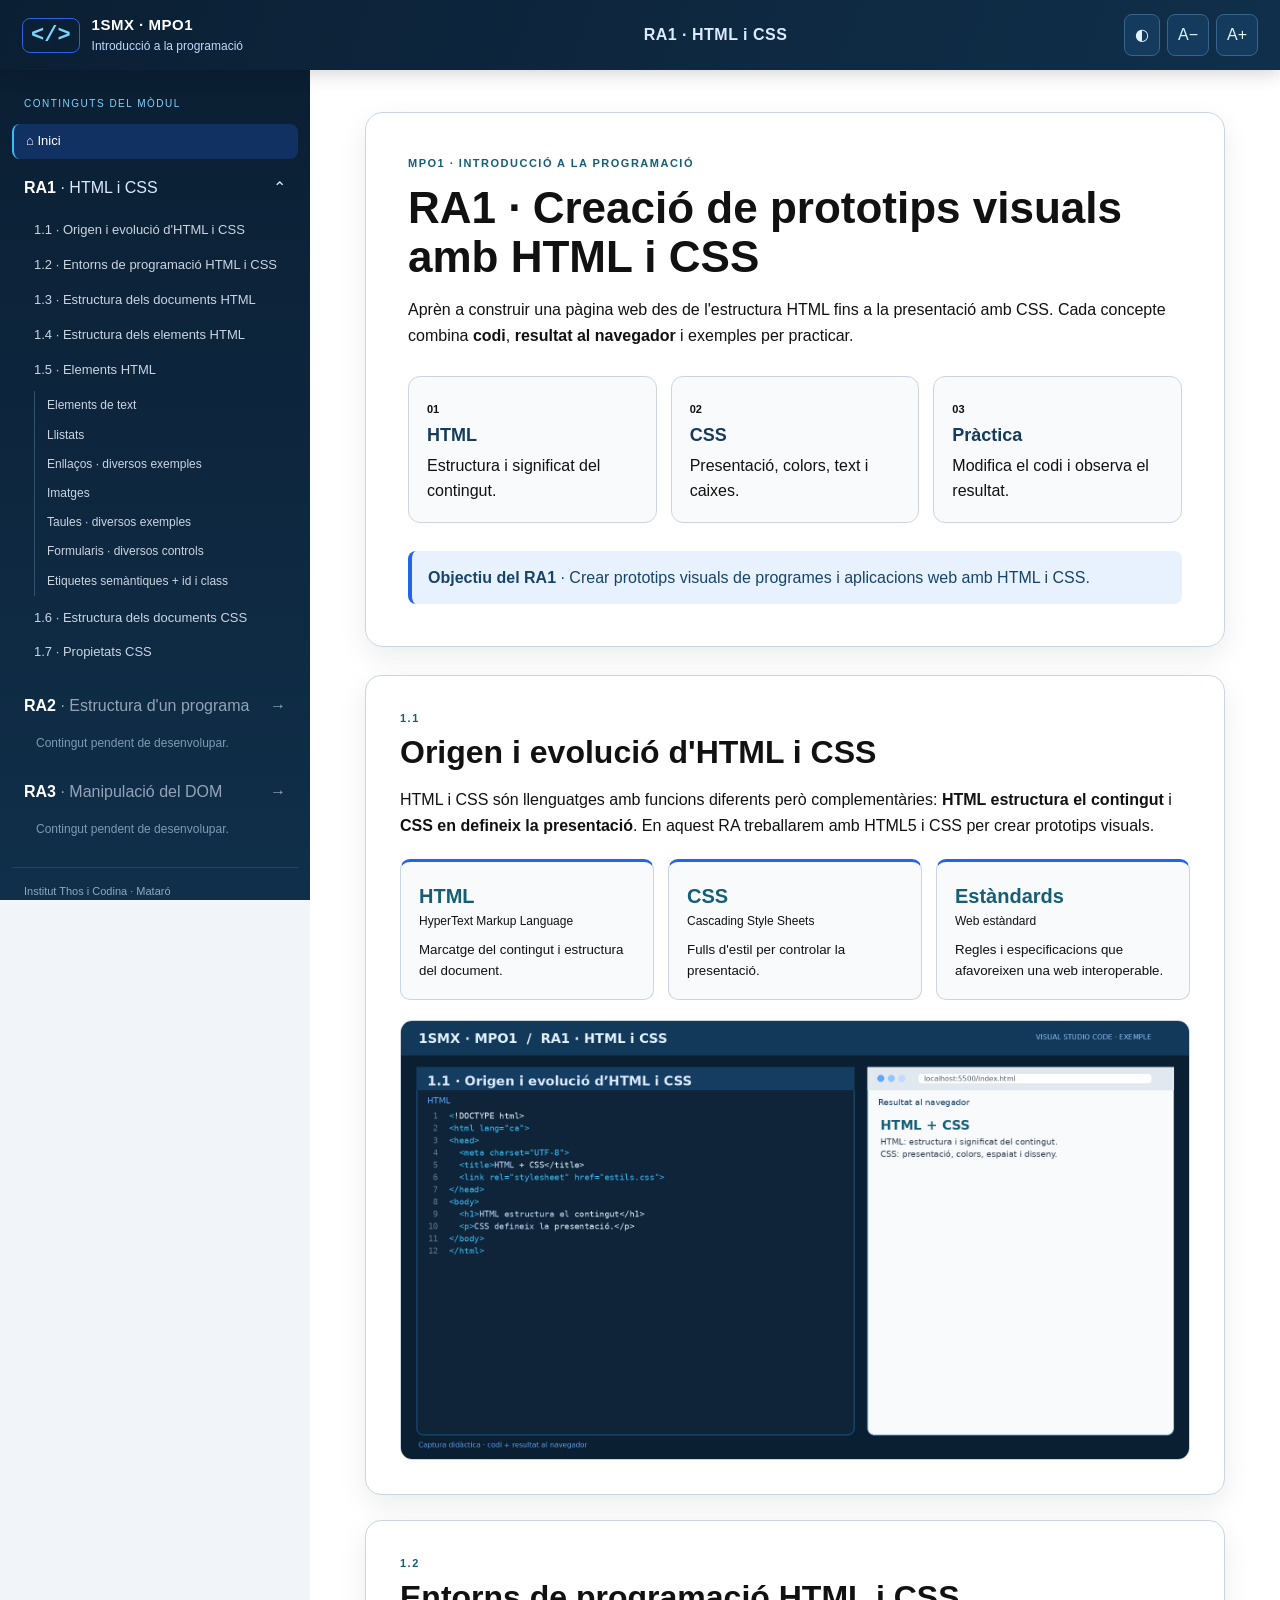
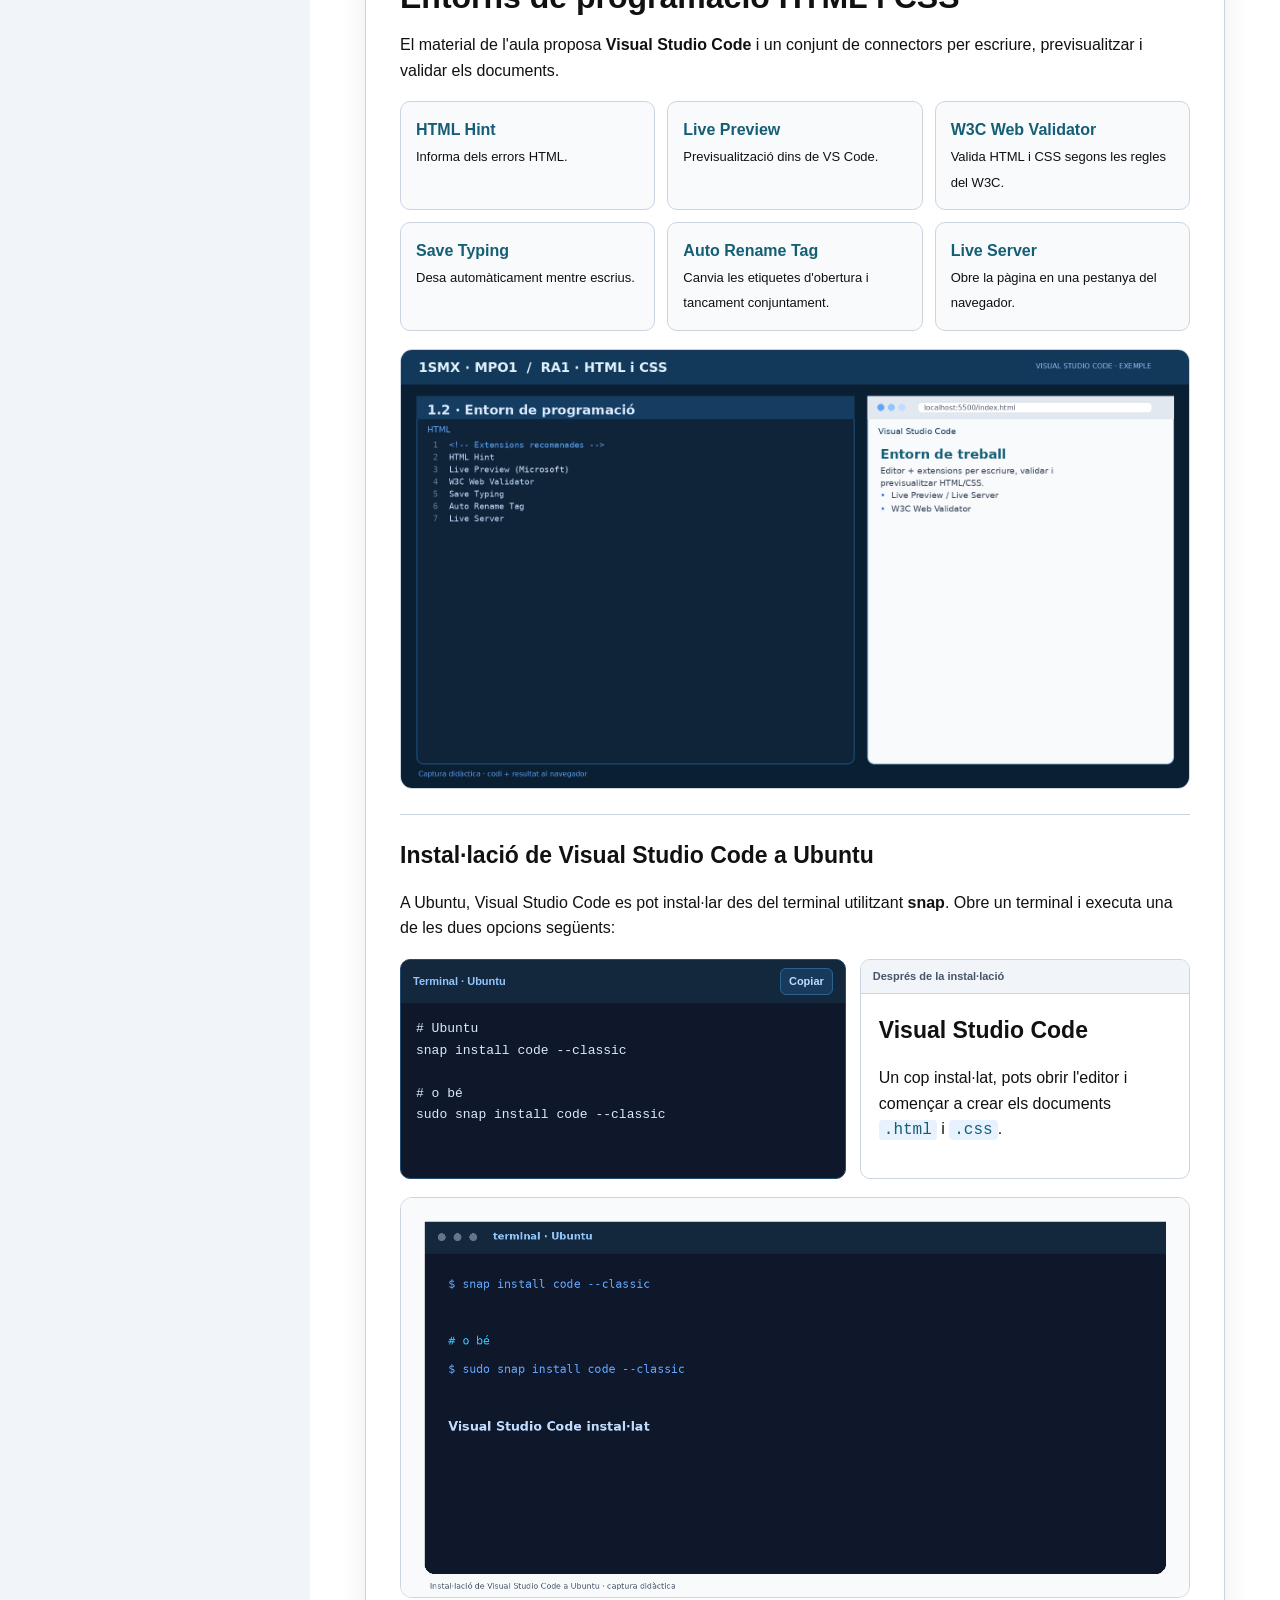
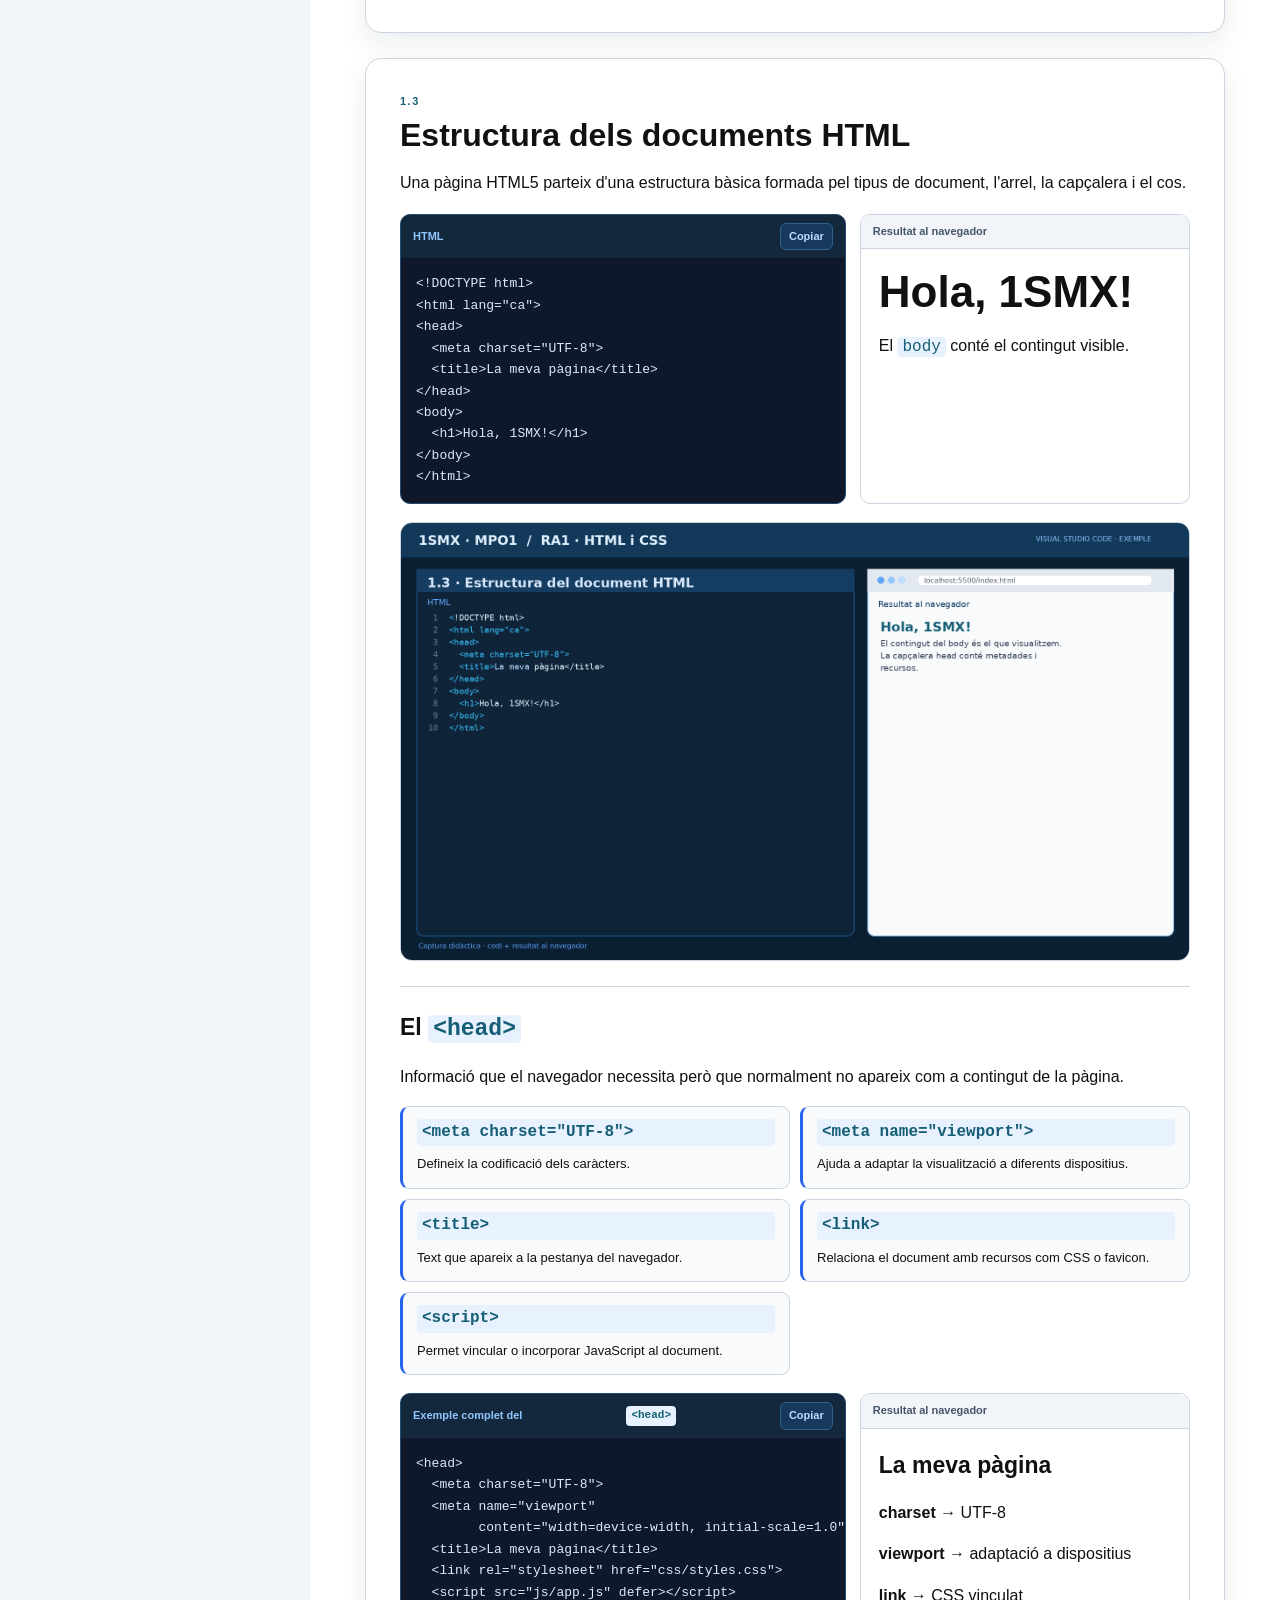
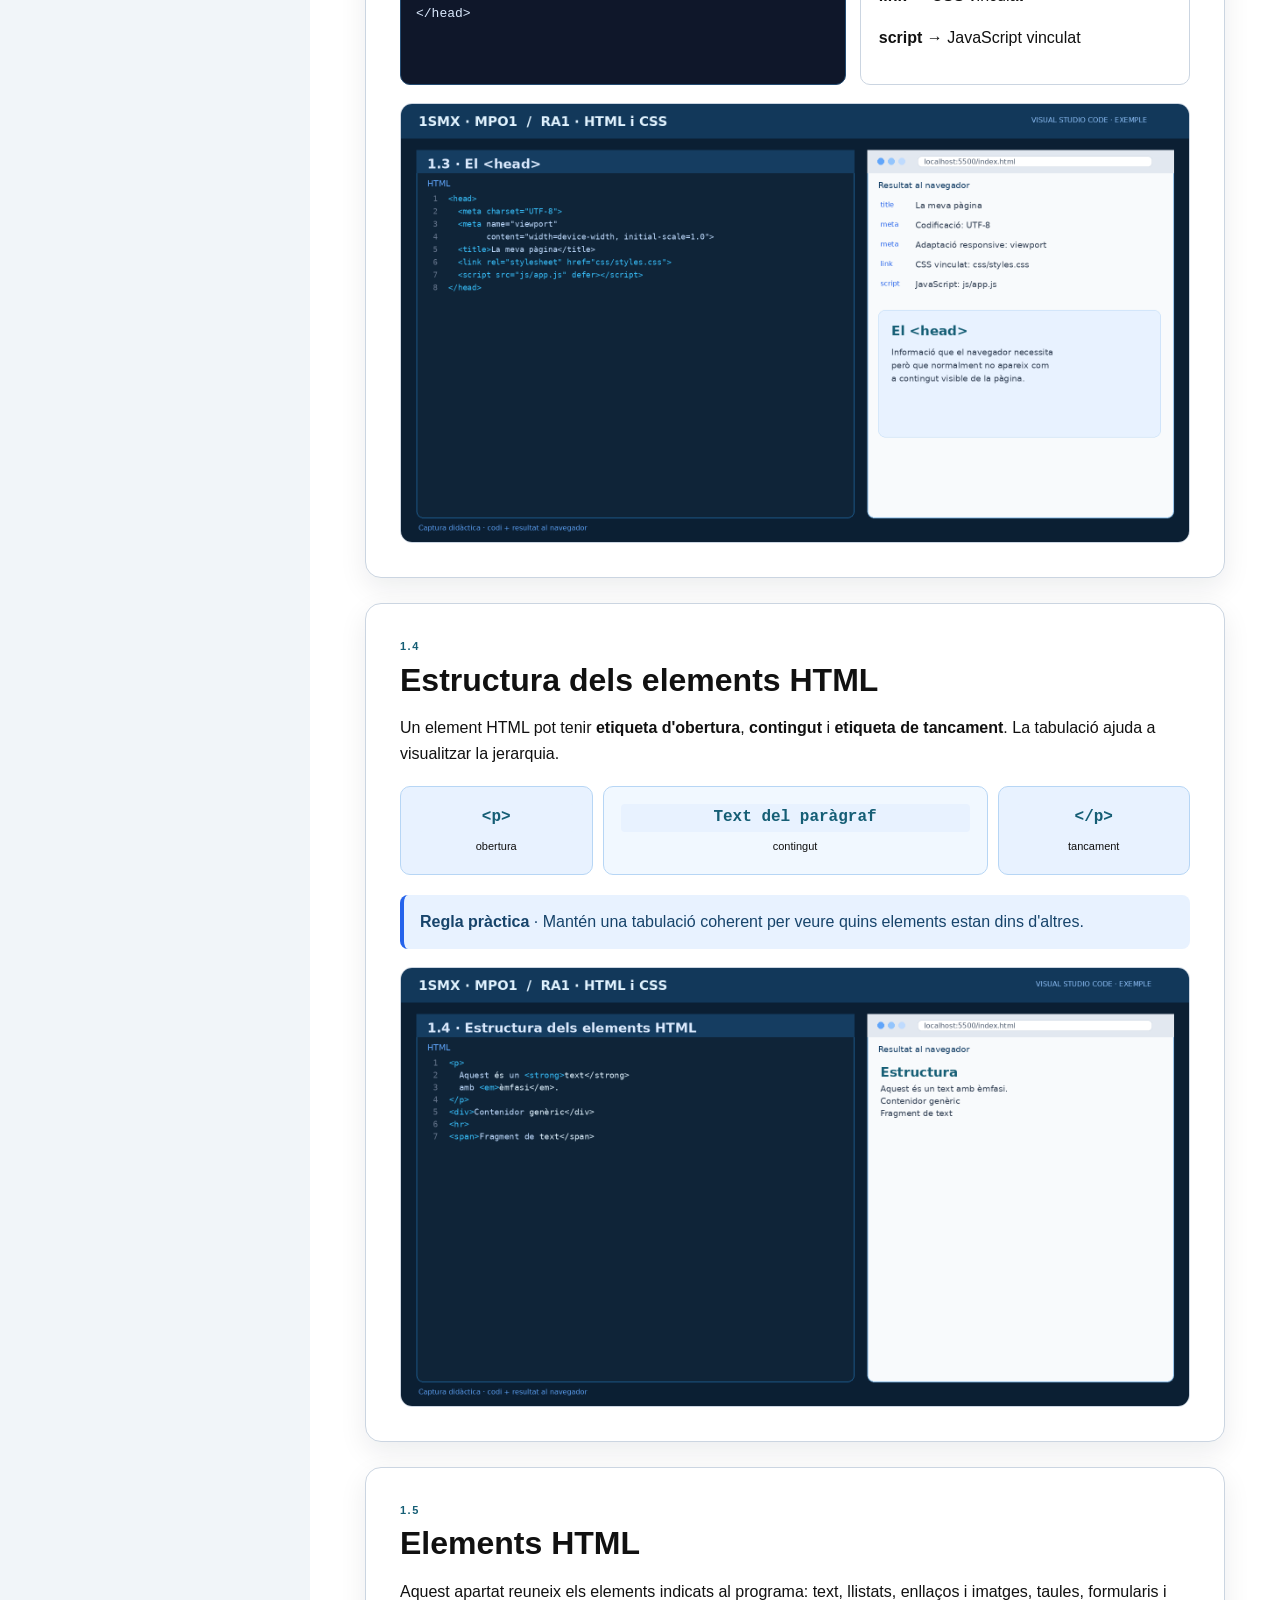
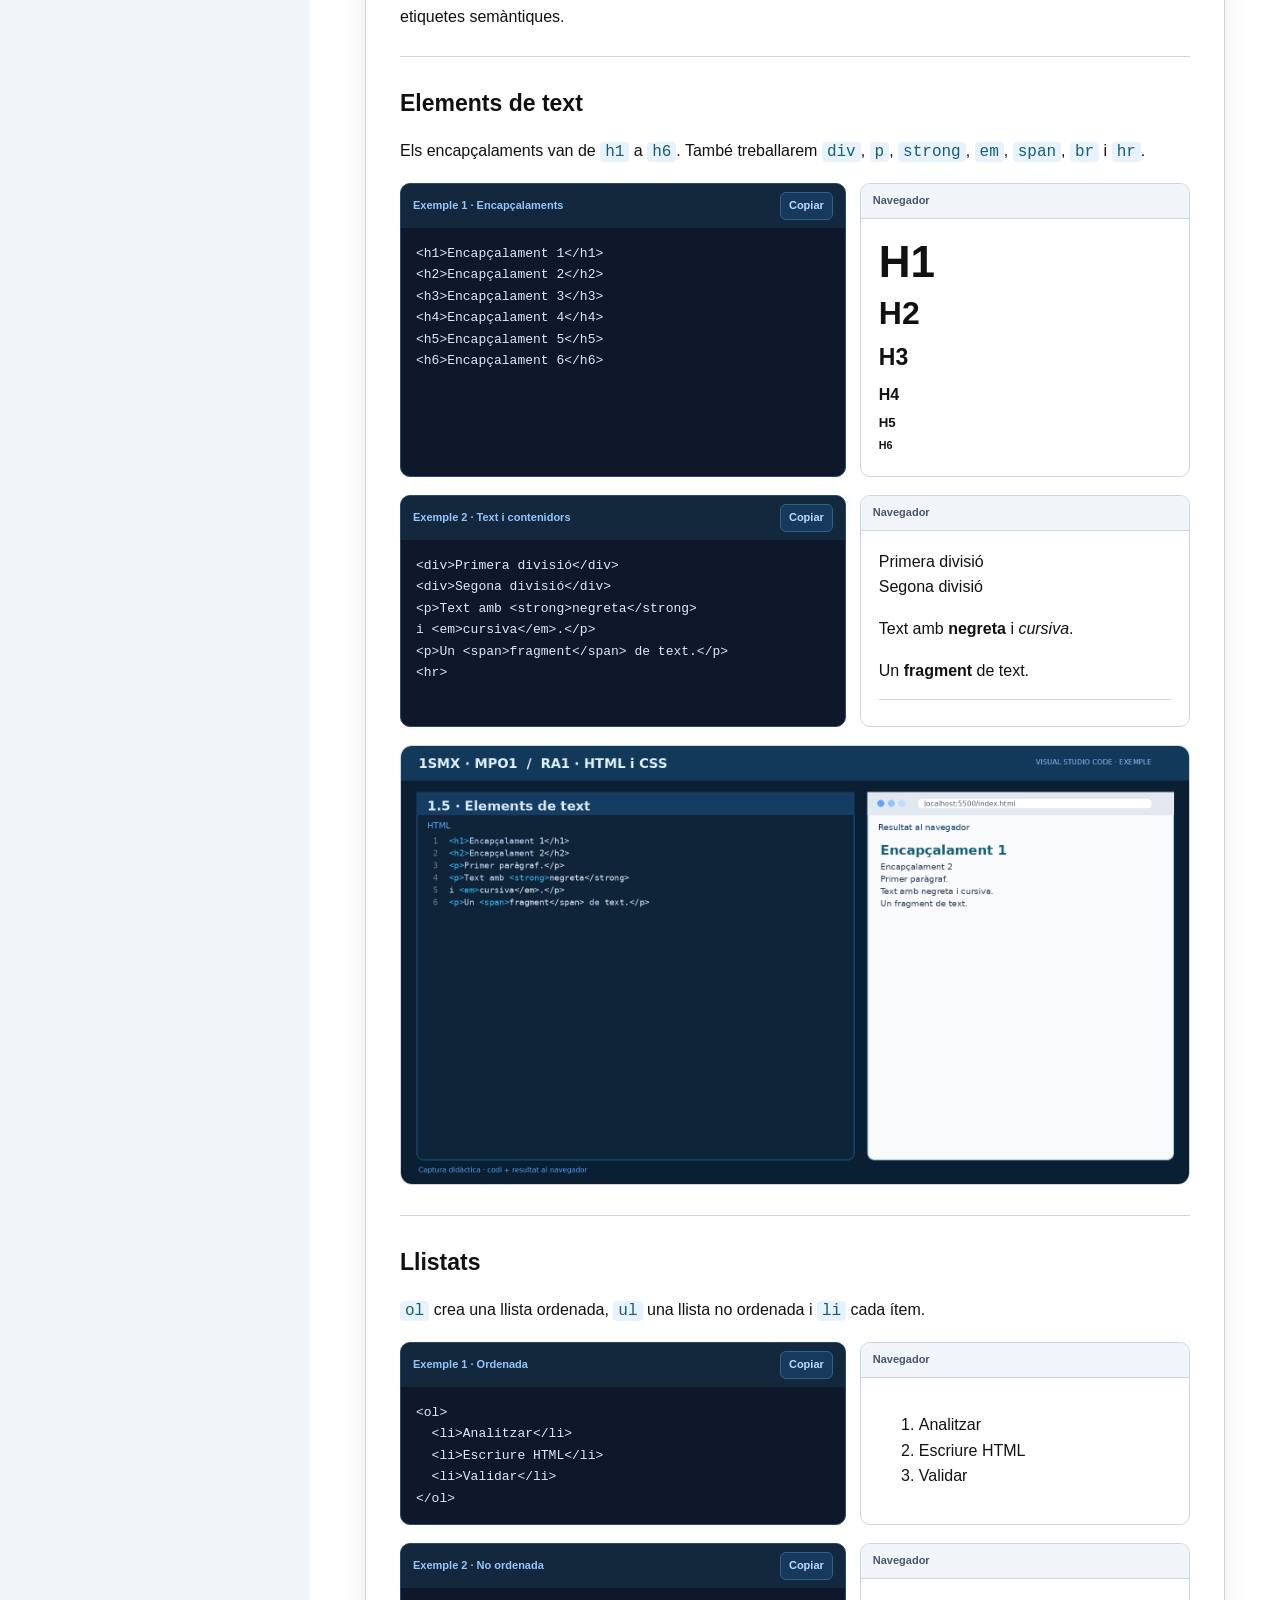
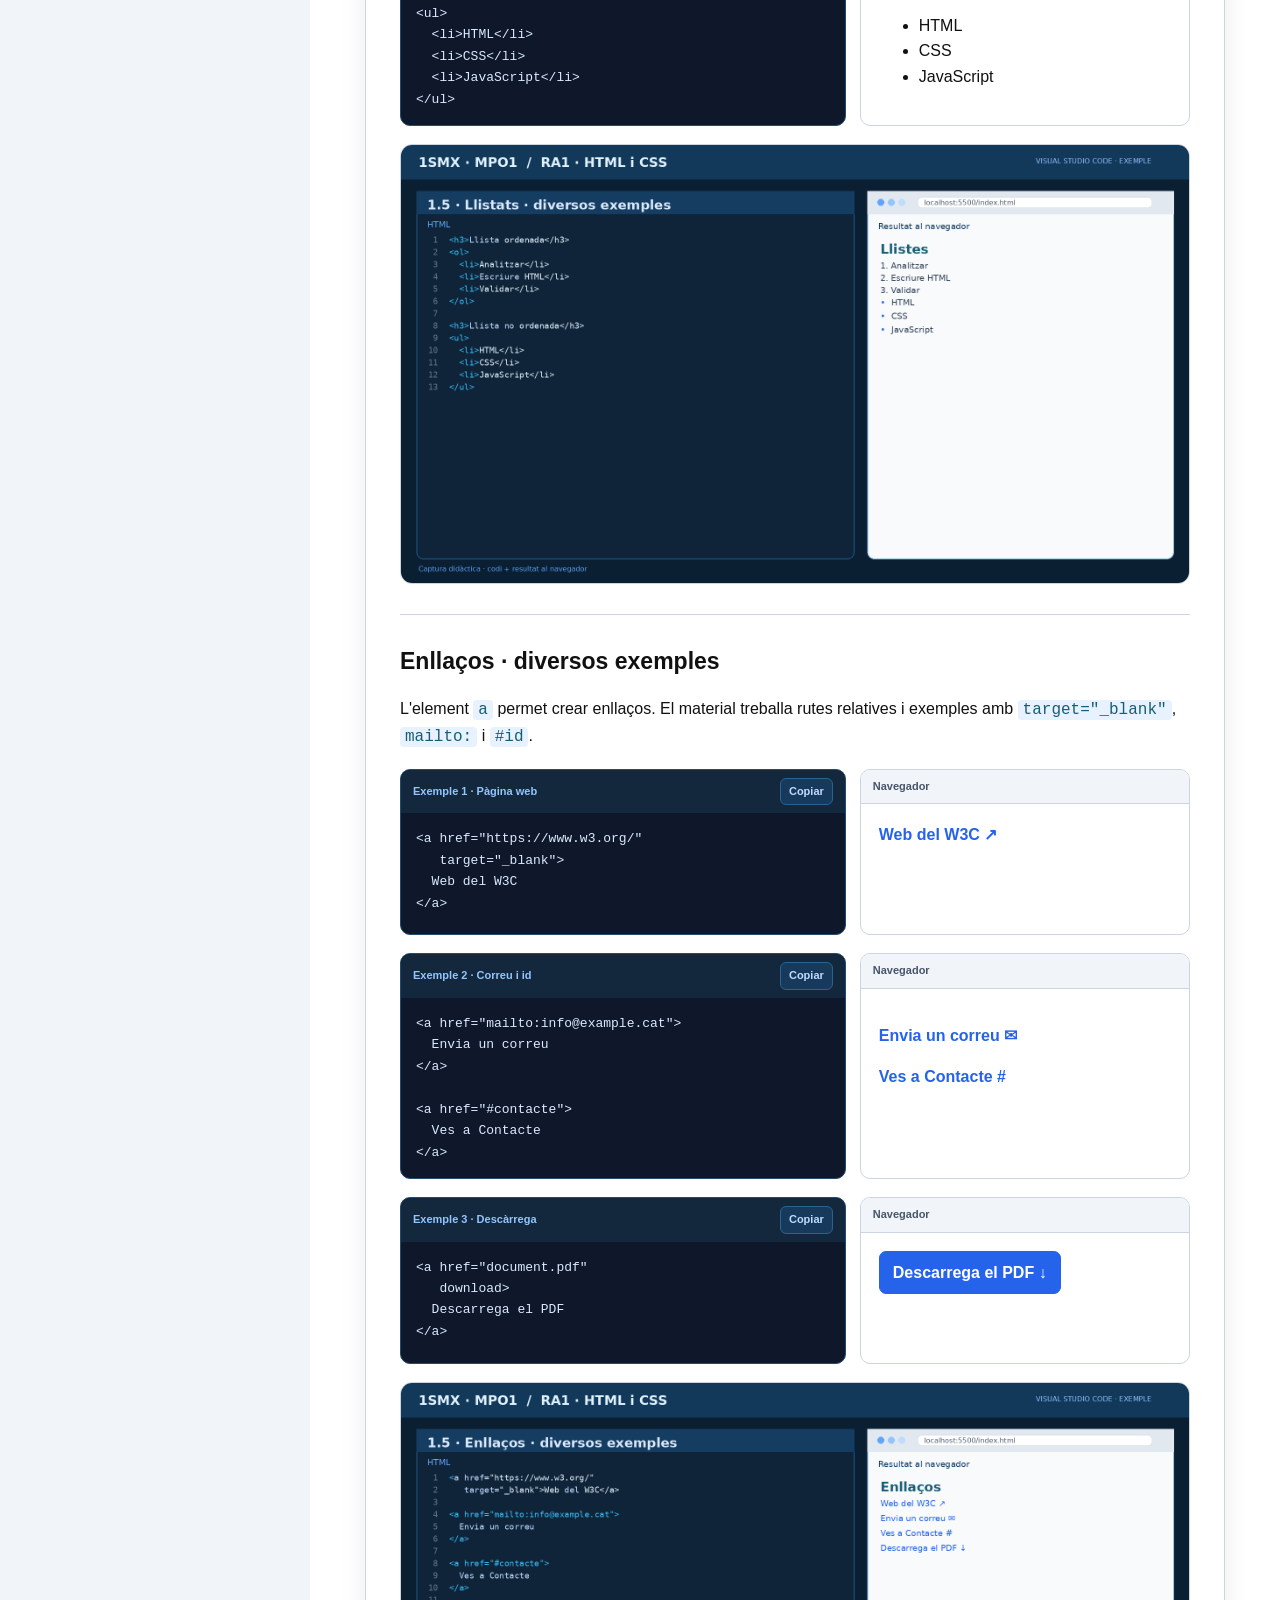
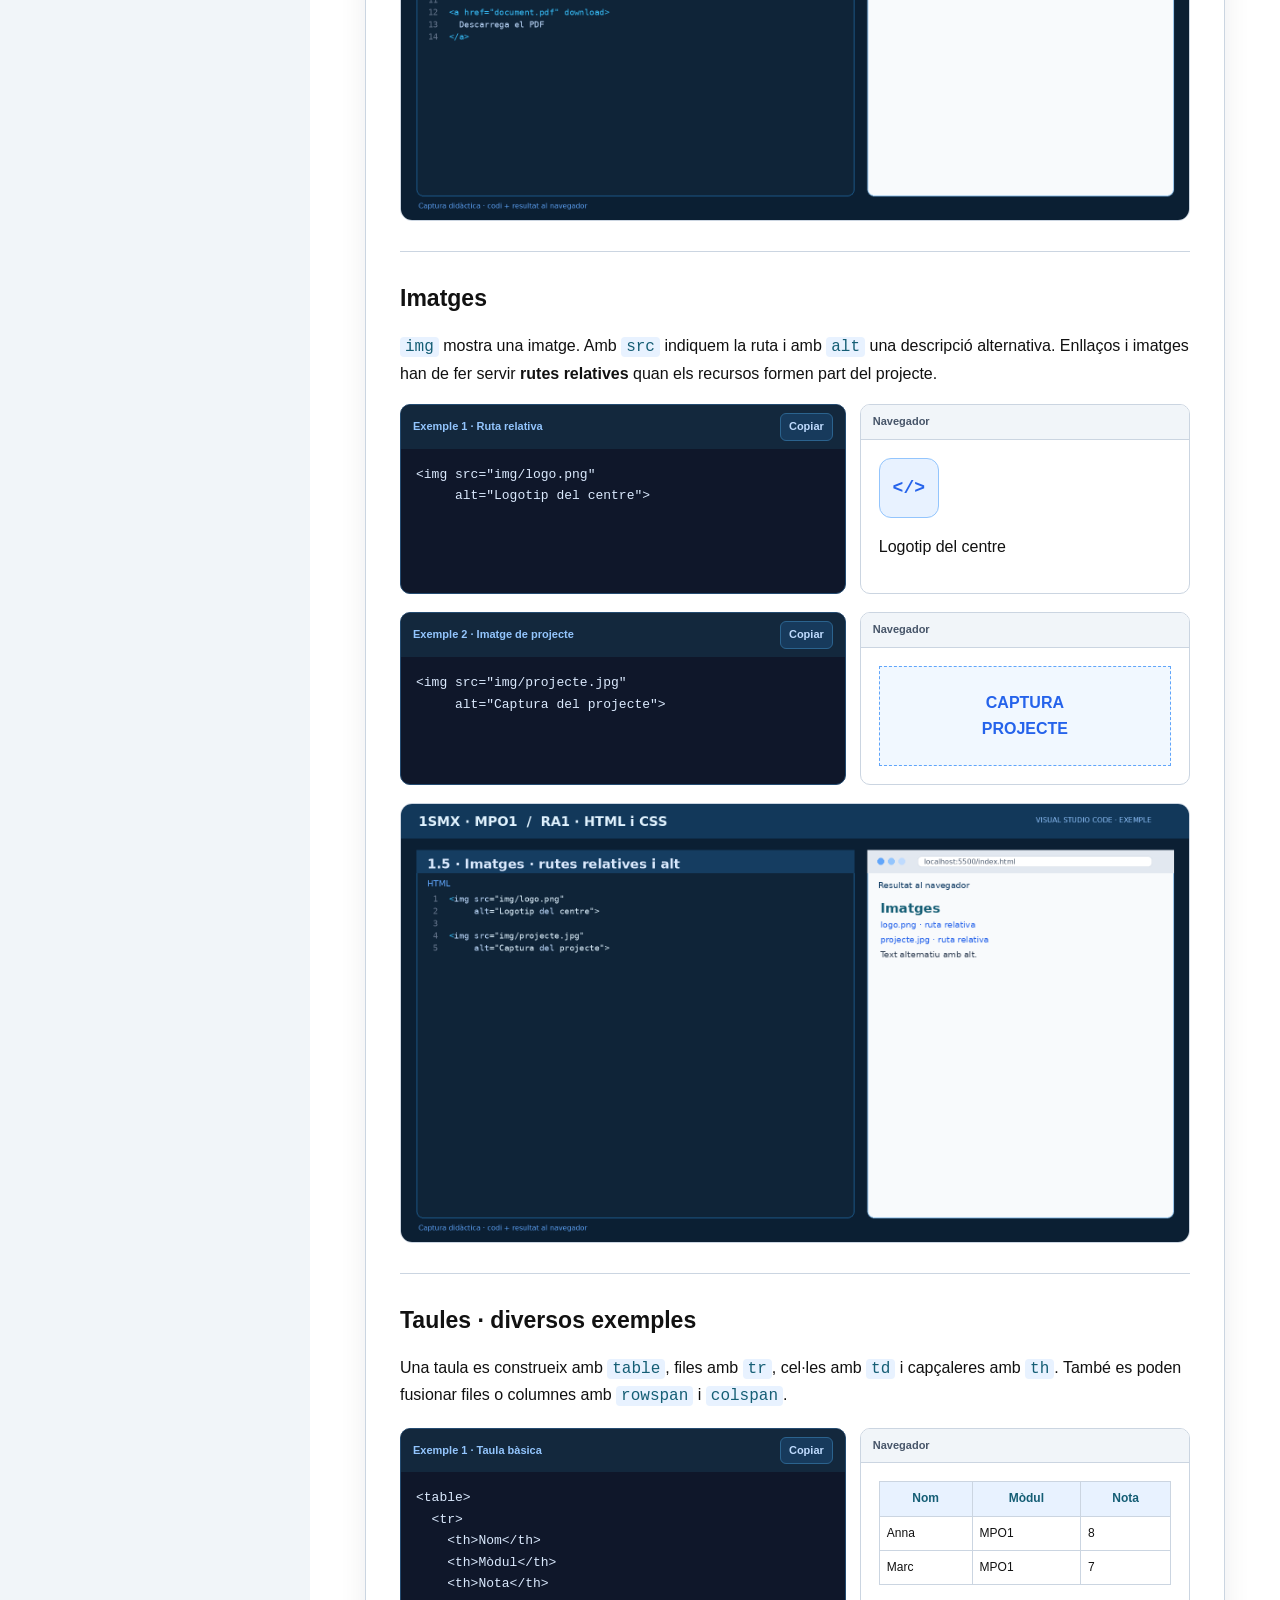
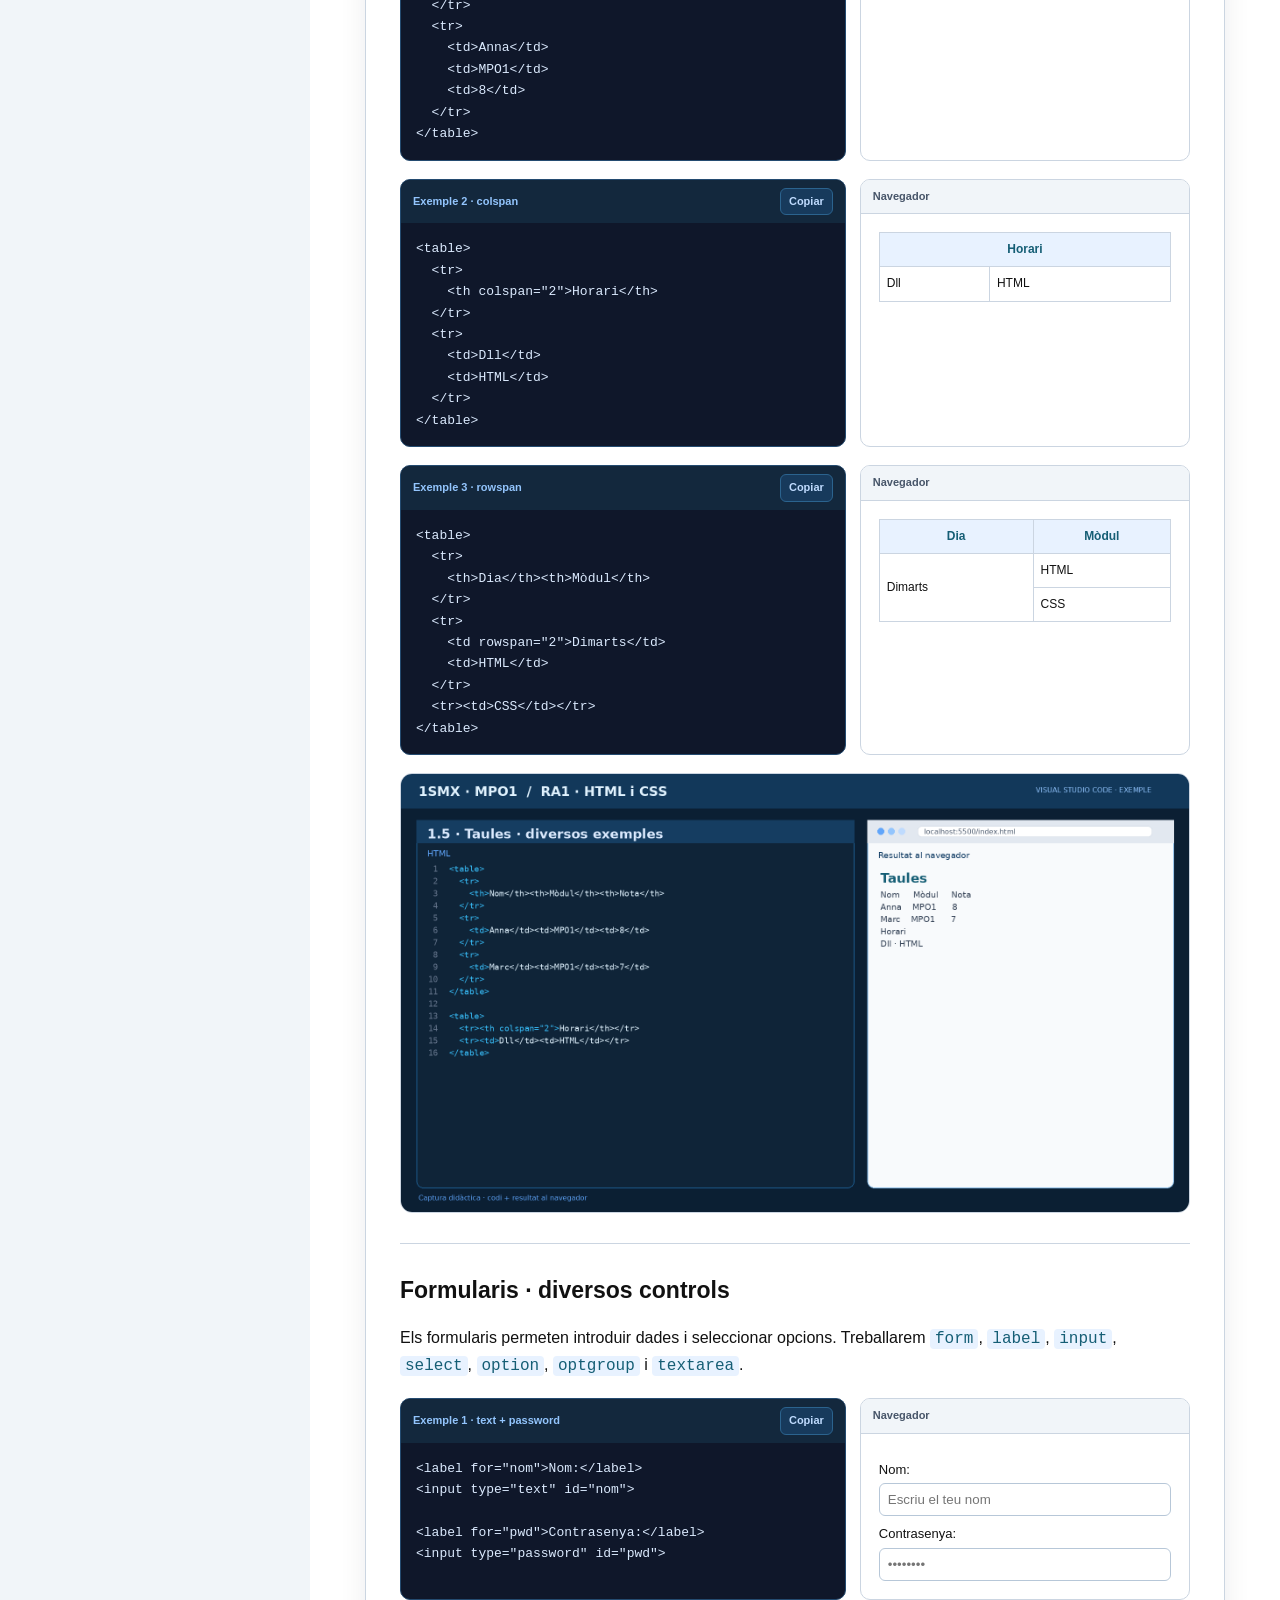
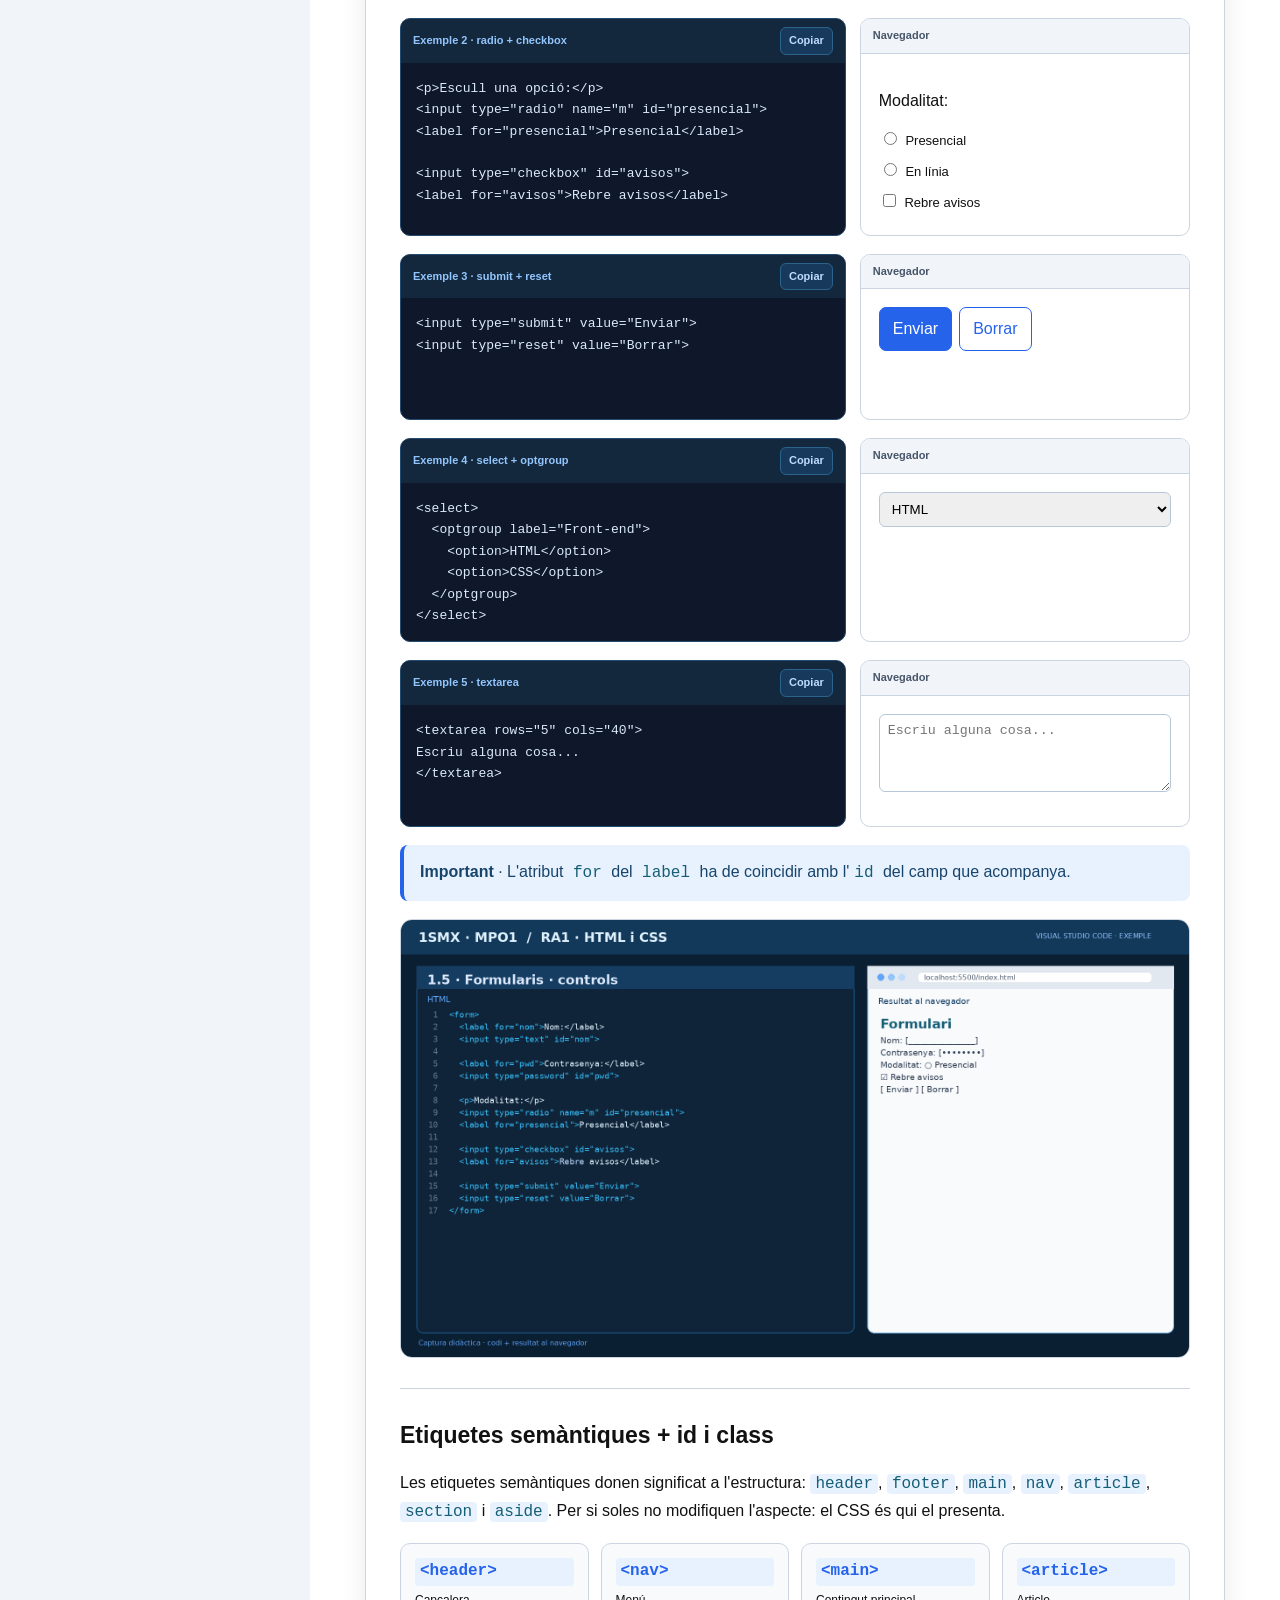
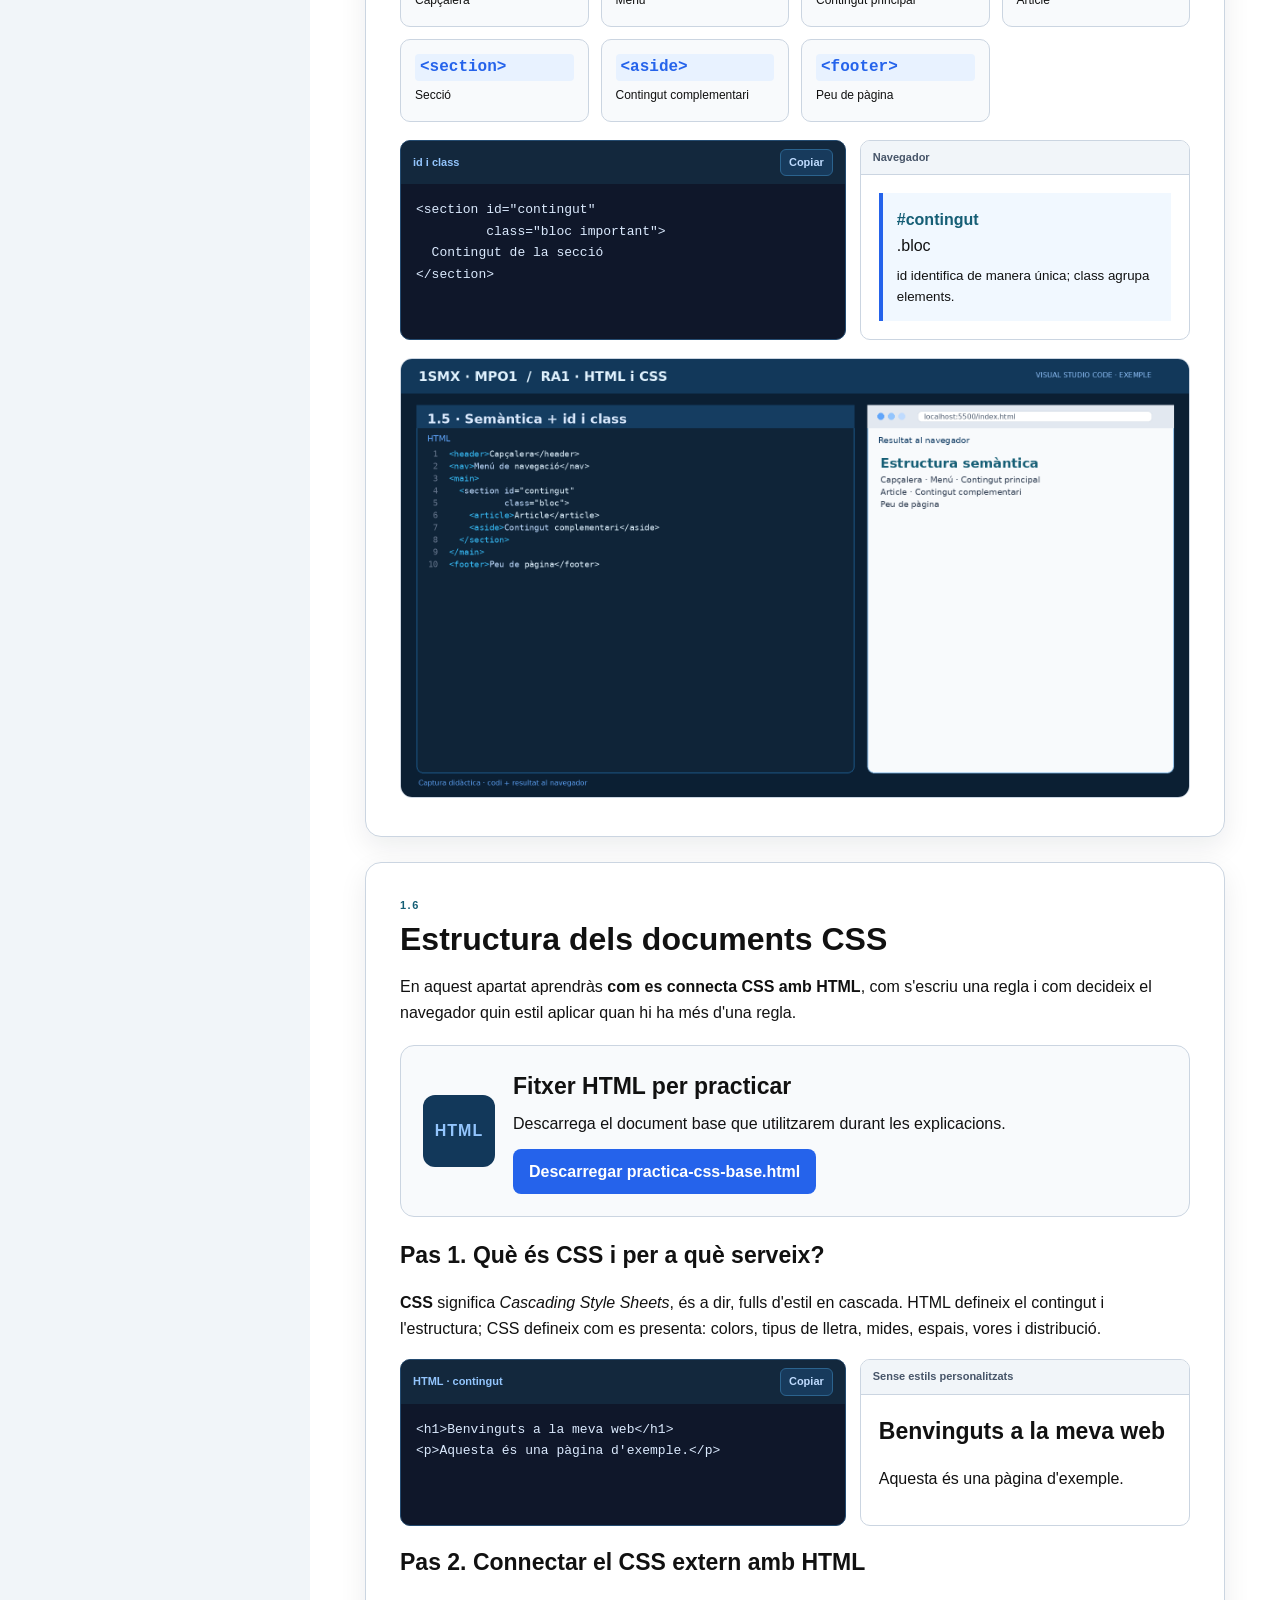
==== commit a350a646: "RA1 teoria finalizado" ====
--- a/index.html
+++ b/index.html
@@ -33,21 +33,21 @@
       <span><b>RA1</b> · HTML i CSS</span><span class="chevron">⌃</span>
     </button>
     <div class="ra-content">
-      <a class="nav-link" href="#c11">1.1 · Origen i evolució</a>
-      <a class="nav-link" href="#c12">1.2 · Entorns de programació</a>
-      <a class="nav-link" href="#c13">1.3 · Estructura documents HTML</a>
-      <a class="nav-link" href="#c14">1.4 · Estructura elements HTML</a>
+      <a class="nav-link" href="#c11">1.1 · Origen i evolució d&#39;HTML i CSS</a>
+      <a class="nav-link" href="#c12">1.2 · Entorns de programació HTML i CSS</a>
+      <a class="nav-link" href="#c13">1.3 · Estructura dels documents HTML</a>
+      <a class="nav-link" href="#c14">1.4 · Estructura dels elements HTML</a>
       <a class="nav-link" href="#c15">1.5 · Elements HTML</a>
       <div class="subnav">
-        <a class="nav-link" href="#text">Text</a>
+        <a class="nav-link" href="#text">Elements de text</a>
         <a class="nav-link" href="#llistes">Llistats</a>
-        <a class="nav-link" href="#enllacos">Enllaços</a>
+        <a class="nav-link" href="#enllacos">Enllaços · diversos exemples</a>
         <a class="nav-link" href="#imatges">Imatges</a>
-        <a class="nav-link" href="#taules">Taules</a>
-        <a class="nav-link" href="#formularis">Formularis</a>
-        <a class="nav-link" href="#semantica">Semàntica + id/class</a>
+        <a class="nav-link" href="#taules">Taules · diversos exemples</a>
+        <a class="nav-link" href="#formularis">Formularis · diversos controls</a>
+        <a class="nav-link" href="#semantica">Etiquetes semàntiques + id i class</a>
       </div>
-      <a class="nav-link" href="#c16">1.6 · Documents CSS</a>
+      <a class="nav-link" href="#c16">1.6 · Estructura dels documents CSS</a>
       <a class="nav-link" href="#c17">1.7 · Propietats CSS</a>
     </div>
   </div>
@@ -415,49 +415,317 @@
 <section id="c16" class="section">
   <div class="section-kicker">1.6</div>
   <h2>Estructura dels documents CSS</h2>
-  <p>CSS es vincula al document HTML habitualment amb <code>link</code>. Un full d'estils conté <strong>selectors</strong> i declaracions de propietats. La precedència depèn, entre altres factors, de l'especificitat dels selectors.</p>
-  <div class="code-preview">
-    <div class="code-box"><div class="code-head">HTML + CSS <button class="copy-btn">Copiar</button></div><pre><code>&lt;link rel="stylesheet"
-      href="css/estils.css"&gt;
-
-/* estils.css */
-p { color: #2563EB; }
+  <p>En aquest apartat aprendràs <strong>com es connecta CSS amb HTML</strong>, com s'escriu una regla i com decideix el navegador quin estil aplicar quan hi ha més d'una regla.</p>
+
+  <div class="download-card">
+    <div class="download-icon">HTML</div>
+    <div class="download-info">
+      <h3>Fitxer HTML per practicar</h3>
+      <p>Descarrega el document base que utilitzarem durant les explicacions.</p>
+      <a class="download-link" href="./practica-css-base.html" download>Descarregar practica-css-base.html</a>
+    </div>
+  </div>
+
+  <h3>Pas 1. Què és CSS i per a què serveix?</h3>
+  <p><strong>CSS</strong> significa <em>Cascading Style Sheets</em>, és a dir, fulls d'estil en cascada. HTML defineix el contingut i l'estructura; CSS defineix com es presenta: colors, tipus de lletra, mides, espais, vores i distribució.</p>
+  <div class="code-preview">
+    <div class="code-box"><div class="code-head">HTML · contingut <button class="copy-btn">Copiar</button></div><pre><code>&lt;h1&gt;Benvinguts a la meva web&lt;/h1&gt;
+&lt;p&gt;Aquesta és una pàgina d'exemple.&lt;/p&gt;</code></pre></div>
+    <div class="browser-box"><div class="browser-head">Sense estils personalitzats</div><div class="browser-body"><h3>Benvinguts a la meva web</h3><p>Aquesta és una pàgina d'exemple.</p></div></div>
+  </div>
+<h3>Pas 2. Connectar el CSS extern amb HTML</h3>
+  <p>És recomanable guardar els estils en un fitxer separat, per exemple <code>css/estils.css</code>. D'aquesta manera podem canviar el disseny sense reescriure el contingut HTML.</p>
+  <ol>
+    <li>Crea una carpeta anomenada <code>css</code>.</li>
+    <li>Dins, crea el fitxer <code>estils.css</code>.</li>
+    <li>Afegeix l'etiqueta <code>link</code> dins de <code>head</code> del document HTML.</li>
+    <li>Escriu les regles CSS al fitxer <code>estils.css</code>.</li>
+  </ol>
+  <div class="code-preview">
+    <div class="code-box"><div class="code-head">index.html <button class="copy-btn">Copiar</button></div><pre><code>&lt;head&gt;
+  &lt;meta charset="UTF-8"&gt;
+  &lt;title&gt;La meva web&lt;/title&gt;
+  &lt;link rel="stylesheet" href="css/estils.css"&gt;
+&lt;/head&gt;</code></pre></div>
+    <div class="code-box"><div class="code-head">css/estils.css <button class="copy-btn">Copiar</button></div><pre><code>body {
+  font-family: Arial, sans-serif;
+  color: #17212B;
+}
+
+h1 {
+  color: #2563EB;
+}</code></pre></div>
+  </div>
+  <figure class="html-source-capture"><img src="./img/captures/css-html-02-document-complet.png" alt="Document HTML complet amb l'enllaç al full d'estils extern"><figcaption>Document HTML complet: l'etiqueta link connecta la pàgina amb css/estils.css.</figcaption></figure>
+<div class="callout"><strong>Comprova la ruta:</strong> si el fitxer CSS és dins la carpeta <code>css</code>, escriu <code>href="css/estils.css"</code>. El nom i les majúscules han de coincidir amb el fitxer real.</div>
+
+  <h3>Pas 3. Entendre una regla CSS</h3>
+  <p>Una regla CSS té tres parts principals: <strong>selector</strong> (què volem modificar), <strong>propietat</strong> (què volem canviar) i <strong>valor</strong> (com volem que quedi).</p>
+  <div class="code-preview">
+    <div class="code-box"><div class="code-head">HTML · index.html <button class="copy-btn">Copiar</button></div><pre><code>&lt;p&gt;Aquest paràgraf és blau i fa 18 píxels.&lt;/p&gt;</code></pre></div>
+    <div class="code-box"><div class="code-head">CSS · estils.css <button class="copy-btn">Copiar</button></div><pre><code>p {
+  color: blue;
+  font-size: 18px;
+}</code></pre></div>
+    <div class="browser-box"><div class="browser-head">Resultat al navegador</div><div class="browser-body"><p style="color:blue;font-size:18px">Aquest paràgraf és blau i fa 18 píxels.</p></div></div>
+  </div>
+<ul>
+    <li><code>p</code> és el selector: s'aplica als paràgrafs.</li>
+    <li><code>color</code> i <code>font-size</code> són propietats.</li>
+    <li><code>blue</code> i <code>18px</code> són valors.</li>
+    <li>Les claus <code>{ }</code> agrupen les declaracions i el punt i coma <code>;</code> tanca cada declaració.</li>
+  </ul>
+
+  <h3>Pas 4. Selectors bàsics</h3>
+  <div class="table-wrap"><table>
+    <thead><tr><th>Selector</th><th>Com s'escriu</th><th>Què selecciona</th><th>Exemple HTML</th></tr></thead>
+    <tbody>
+      <tr><td>Etiqueta</td><td><code>p</code></td><td>Tots els elements d'aquesta etiqueta.</td><td><code>&lt;p&gt;Text&lt;/p&gt;</code></td></tr>
+      <tr><td>Classe</td><td><code>.important</code></td><td>Tots els elements amb <code>class="important"</code>.</td><td><code>&lt;p class="important"&gt;</code></td></tr>
+      <tr><td>Identificador</td><td><code>#principal</code></td><td>L'element que té <code>id="principal"</code>.</td><td><code>&lt;h1 id="principal"&gt;</code></td></tr>
+      <tr><td>Descendent</td><td><code>nav a</code></td><td>Els enllaços que estan dins de <code>nav</code>.</td><td><code>&lt;nav&gt;&lt;a&gt;Inici&lt;/a&gt;&lt;/nav&gt;</code></td></tr>
+      <tr><td>Ratolí a sobre</td><td><code>a:hover</code></td><td>L'enllaç mentre el ratolí és a sobre.</td><td><code>&lt;a href="#"&gt;Enllaç&lt;/a&gt;</code></td></tr>
+      <tr><td>Múltiple</td><td><code>h1, h2</code></td><td>Tots els h1 i h2 amb la mateixa regla.</td><td><code>&lt;h1&gt;...&lt;/h1&gt;</code></td></tr>
+    </tbody>
+  </table></div>
+  <div class="code-preview">
+    <div class="code-box"><div class="code-head">HTML <button class="copy-btn">Copiar</button></div><pre><code>&lt;h1 id="principal"&gt;Títol principal&lt;/h1&gt;
+&lt;p class="important"&gt;Avís important&lt;/p&gt;
+&lt;p&gt;Paràgraf normal&lt;/p&gt;
+&lt;nav&gt;&lt;a href="#final"&gt;Ves al final&lt;/a&gt;&lt;/nav&gt;</code></pre></div>
+    <div class="code-box"><div class="code-head">estils.css <button class="copy-btn">Copiar</button></div><pre><code>h1 { color: #155E75; }
 .important { font-weight: bold; }
-#principal { color: #155E75; }</code></pre></div>
-    <div class="browser-box"><div class="browser-head">Resultat al navegador</div><div class="browser-body"><p class="css-blue">Un paràgraf afectat per CSS.</p><p class="important">Una classe pot canviar el pes del text.</p><p id="principal">Un id és més específic que un selector d'element.</p></div></div>
-  </div>
-  <div class="capture-card"><img src="./img/captures/13-css-selectors.png" alt="Vinculació de CSS, selectors i precedència de regles"></div>
+#principal { text-decoration: underline; }
+nav a { color: #2563EB; }
+a:hover { color: #0F766E; }
+h1, h2 { font-family: Arial, sans-serif; }</code></pre></div>
+  </div>
+  <div class="code-preview">
+    <div class="browser-box"><div class="browser-head">Resultat al navegador</div><div class="browser-body"><h2 style="color:#155E75;font-family:Arial,sans-serif;text-decoration:underline">Títol principal</h2><p style="font-weight:bold">Avís important</p><p>Paràgraf normal</p><nav><a href="#final" style="color:#2563EB">Ves al final</a></nav></div></div>
+  </div>
+<ul>
+    <li>Un <code>id</code> identifica un únic element dins de la pàgina; no repeteixis el mateix id.</li>
+    <li>Una <code>class</code> es pot reutilitzar en molts elements.</li>
+    <li>Un espai, com a <code>nav a</code>, indica que l'element seleccionat està dins del contenidor indicat.</li>
+    <li><code>:hover</code> permet canviar l'aspecte quan el ratolí passa per sobre.</li>
+    <li>La coma agrupa selectors: <code>h1, h2</code> aplica la regla a tots dos.</li>
+  </ul>
+
+  <h3>Pas 5. Comentaris CSS</h3>
+  <p>Els comentaris serveixen per deixar notes al codi. El navegador no els mostra com a contingut de la pàgina.</p>
+  <div class="code-preview"><div class="code-box"><div class="code-head">CSS <button class="copy-btn">Copiar</button></div><pre><code>/* Aquest és un comentari.
+   Explica per què fem servir aquesta regla. */
+p {
+  color: #334155;
+}</code></pre></div></div>
+<h3>Pas 6. Quina regla té prioritat? Precedència i especificitat</h3>
+  <p>De vegades dues regles intenten canviar la mateixa propietat del mateix element. El navegador ha de decidir quin valor utilitza. Aquesta decisió forma part de la <strong>cascada</strong>.</p>
+  <p>Per començar, recorda aquesta idea pràctica: un selector que identifica un element de manera més concreta acostuma a tenir més pes que un selector general.</p>
+  <div class="code-preview">
+    <div class="code-box"><div class="code-head">Tres regles per al mateix paràgraf <button class="copy-btn">Copiar</button></div><pre><code>p { color: blue; }
+.avís { color: green; }
+#missatge { color: red; }</code></pre></div>
+    <div class="browser-box"><div class="browser-head">HTML del resultat</div><div class="browser-body"><p style="color:red;font-weight:700">Aquest paràgraf és vermell perquè té id="missatge".</p><p>El selector d'id és més específic que el de classe i el d'etiqueta.</p></div></div>
+  </div>
+  <figure class="html-source-capture"><img src="./img/captures/css-html-03-cascada.png" alt="Captura del codi HTML corresponent a aquest exemple CSS"><figcaption>HTML relacionat amb pas 6. quina regla té prioritat? precedència i especificitat.</figcaption></figure>
+
+  <ol>
+    <li>El selector <code>p</code> és general: afecta tots els paràgrafs.</li>
+    <li>El selector <code>.avís</code> afecta els elements amb aquesta classe.</li>
+    <li>El selector <code>#missatge</code> identifica un element concret i, en aquest exemple, guanya.</li>
+    <li>Si dues regles tenen el mateix pes, normalment preval la que apareix més avall al full d'estils.</li>
+  </ol>
+  <div class="callout"><strong>Consell:</strong> evita posar estils diferents i contradictoris a la mateixa propietat sense necessitat. Escriu regles clares i comprova el resultat al navegador.</div>
 </section>
 
 <section id="c17" class="section">
   <div class="section-kicker">1.7</div>
   <h2>Propietats CSS</h2>
-  <p>Practicarem propietats de <strong>text</strong>, <strong>color i fons</strong>, <strong>llistats</strong>, <strong>quadres</strong> i algunes propietats avançades per construir prototips visuals.</p>
-  <div class="property-grid">
-    <div><b>Text</b><code>font-family<br>font-size<br>font-weight<br>text-align</code></div>
-    <div><b>Color i fons</b><code>color<br>background-color<br>background-image</code></div>
-    <div><b>Llistats</b><code>list-style-type<br>list-style-position</code></div>
-    <div><b>Quadres</b><code>margin<br>padding<br>border<br>width / height</code></div>
-    <div><b>Avançades</b><code>border-radius<br>box-shadow<br>opacity</code></div>
-  </div>
-  <div class="code-preview">
-    <div class="code-box"><div class="code-head">CSS <button class="copy-btn">Copiar</button></div><pre><code>body {
+  <p>Les propietats CSS són les instruccions que indiquen al navegador com ha de mostrar cada element. Les treballarem per grups i amb exemples curts. Canvia els valors, desa el fitxer i observa què passa.</p>
+
+  <h3>1. Propietats de text i tipografia</h3>
+  <div class="table-wrap"><table>
+    <thead><tr><th>Propietat</th><th>Per a què serveix</th><th>Valors d'exemple</th></tr></thead>
+    <tbody>
+      <tr><td><code>text-align</code></td><td>Alinea el text horitzontalment.</td><td><code>left</code>, <code>right</code>, <code>center</code>, <code>justify</code></td></tr>
+      <tr><td><code>text-decoration</code></td><td>Afegeix o treu decoracions.</td><td><code>underline</code>, <code>line-through</code>, <code>none</code></td></tr>
+      <tr><td><code>text-transform</code></td><td>Canvia la presentació de les lletres.</td><td><code>uppercase</code>, <code>lowercase</code>, <code>capitalize</code></td></tr>
+      <tr><td><code>line-height</code></td><td>Controla l'espai vertical entre línies.</td><td><code>1.5</code>, <code>150%</code></td></tr>
+      <tr><td><code>font-family</code></td><td>Tria la família tipogràfica. Es poden indicar alternatives.</td><td><code>Arial, sans-serif</code>, <code>Georgia, serif</code></td></tr>
+      <tr><td><code>font-size</code></td><td>Canvia la mida del text.</td><td><code>16px</code>, <code>1.2em</code>, <code>120%</code></td></tr>
+      <tr><td><code>font-weight</code></td><td>Canvia el gruix de la lletra.</td><td><code>normal</code>, <code>bold</code>, <code>700</code></td></tr>
+      <tr><td><code>font-style</code></td><td>Canvia l'estil de la lletra.</td><td><code>normal</code>, <code>italic</code></td></tr>
+    </tbody>
+  </table></div>
+  <div class="code-preview">
+    <div class="code-box"><div class="code-head">CSS <button class="copy-btn">Copiar</button></div><pre><code>.exemple-text {
+  text-align: center;
+  text-decoration: underline;
+  text-transform: uppercase;
+  line-height: 1.5;
   font-family: Arial, sans-serif;
-  color: #17212B;
-  background: #F1F5F9;
+  font-size: 20px;
+  font-weight: bold;
+  font-style: italic;
+}</code></pre></div>
+    <div class="browser-box"><div class="browser-head">Resultat al navegador</div><div class="browser-body"><p style="text-align:center;text-decoration:underline;text-transform:uppercase;line-height:1.5;font-family:Arial,sans-serif;font-size:20px;font-weight:bold;font-style:italic">Aquest text mostra diverses propietats alhora.</p></div></div>
+  </div>
+  <figure class="html-source-capture"><img src="./img/captures/css-html-04-text.png" alt="Captura del codi HTML corresponent a l’exemple CSS"><figcaption>HTML corresponent a l'exemple de text i tipografia.</figcaption></figure>
+
+  <p><strong>Pas a pas:</strong> prova primer només una propietat. Quan entenguis el canvi, afegeix la següent. Així sabràs quina regla provoca cada efecte.</p>
+
+  <h3>2. Colors i fons</h3>
+  <p><code>color</code> canvia el color del text; <code>background-color</code> canvia el fons de l'element. Pots escriure colors amb noms (<code>red</code>), codis hexadecimals (<code>#2563EB</code>) o funcions de color com <code>rgba()</code>.</p>
+  <div class="code-preview">
+    <div class="code-box"><div class="code-head">CSS <button class="copy-btn">Copiar</button></div><pre><code>.avís {
+  color: #FFFFFF;
+  background-color: #155E75;
+}</code></pre></div>
+    <div class="browser-box"><div class="browser-head">Resultat al navegador</div><div class="browser-body"><p style="color:#FFFFFF;background-color:#155E75;padding:12px;border-radius:5px">Text blanc sobre fons blau verdós.</p></div></div>
+  </div>
+  <figure class="html-source-capture"><img src="./img/captures/css-html-05-colors.png" alt="Captura del codi HTML corresponent a l’exemple CSS"><figcaption>HTML corresponent a l'exemple de color i fons.</figcaption></figure>
+
+  <p><code>background-image</code> permet utilitzar una imatge com a fons. La ruta dins de <code>url()</code> ha d'apuntar al fitxer correcte.</p>
+  <div class="code-preview">
+    <div class="code-box"><div class="code-head">CSS <button class="copy-btn">Copiar</button></div><pre><code>.portada {
+  background-image: url("../img/fons.jpg");
+  background-position: center center;
+  background-size: cover;
+}</code></pre></div>
+    <div class="browser-box"><div class="browser-head">Què fa cada propietat?</div><div class="browser-body"><ul><li><code>background-image</code>: tria la imatge.</li><li><code>background-position</code>: situa la part visible de la imatge.</li><li><code>background-size: cover</code>: amplia la imatge per cobrir l'espai; pot retallar una part.</li></ul></div></div>
+  </div>
+  <figure class="html-source-capture"><img src="./img/captures/css-html-06-fons.png" alt="Captura del codi HTML corresponent a l’exemple CSS"><figcaption>HTML corresponent a l'exemple d'imatge de fons.</figcaption></figure>
+
+  <div class="callout">Si la imatge no apareix, comprova el nom, l'extensió i la ruta relativa. Una ruta incorrecta és una de les causes més habituals.</div>
+
+  <h3>3. Propietats de llistes</h3>
+  <p><code>list-style-type</code> canvia la vinyeta o numeració. <code>list-style-image</code> permet posar una imatge com a vinyeta.</p>
+  <div class="code-preview">
+    <div class="code-box"><div class="code-head">CSS <button class="copy-btn">Copiar</button></div><pre><code>.llista-quadrats {
+  list-style-type: square;
 }
 
-.card {
-  padding: 20px;
-  margin: 12px;
-  border: 1px solid #CBD5E1;
+.llista-numerada {
+  list-style-type: decimal;
+}
+
+/* Opcional: una imatge com a vinyeta */
+.llista-imatge {
+  list-style-image: url("../img/estrella.png");
+}</code></pre></div>
+    <div class="browser-box"><div class="browser-head">Resultat al navegador</div><div class="browser-body"><ul style="list-style-type:square"><li>Vinyeta quadrada</li><li>Una altra opció</li></ul><ol style="list-style-type:decimal"><li>Primer pas</li><li>Segon pas</li></ol></div></div>
+  </div>
+  <figure class="html-source-capture"><img src="./img/captures/css-html-07-llistes.png" alt="Captura del codi HTML corresponent a l’exemple CSS"><figcaption>HTML corresponent als exemples de llistes.</figcaption></figure>
+
+
+  <h3>4. Model de caixa: border, margin i padding</h3>
+  <figure class="box-model-figure"><img src="./img/captures/css-model-caixa.png" alt="Diagrama del model de caixa CSS amb contingut, padding, border i margin"><figcaption>El padding és l’espai interior; el margin és l’espai exterior.</figcaption></figure>
+  <p>Per entendre l'espaiat, imagina que cada element HTML és una caixa. La caixa té contingut, espai intern, vora i espai extern.</p>
+  <div class="code-preview">
+    <div class="code-box"><div class="code-head">CSS <button class="copy-btn">Copiar</button></div><pre><code>.targeta {
+  border: 2px solid #2563EB;
+  padding: 16px;
+  margin: 20px;
+}</code></pre></div>
+    <div class="browser-box"><div class="browser-head">Resultat al navegador</div><div class="browser-body"><div style="margin:15px;border:2px solid #2563EB;padding:16px;background:#E8F2FF"><strong>Contingut de la targeta</strong><p style="margin:5px 0 0">Padding: espai entre el text i la vora. Margin: espai exterior a la vora.</p></div></div></div>
+  </div>
+  <figure class="html-source-capture"><img src="./img/captures/css-html-08-caixa.png" alt="Captura del codi HTML corresponent a l’exemple CSS"><figcaption>HTML corresponent al model de caixa.</figcaption></figure>
+
+  <ul>
+    <li><strong><code>border</code></strong>: dibuixa una vora. Exemple: <code>border: 1px solid #333;</code>. També hi ha <code>border-top</code>, <code>border-right</code>, <code>border-bottom</code> i <code>border-left</code>.</li>
+    <li><strong><code>margin</code></strong>: espai exterior a la caixa. Es pot indicar per a tots els costats o amb <code>margin-top</code>, <code>margin-right</code>, <code>margin-bottom</code> i <code>margin-left</code>.</li>
+    <li><strong><code>padding</code></strong>: espai interior entre el contingut i la vora. També té les quatre variants per costat.</li>
+    <li><strong><code>border-collapse: collapse;</code></strong>: en taules, fa que les vores de cel·les adjacents es mostrin juntes i no com a vores dobles.</li>
+  </ul>
+  <div class="code-preview"><div class="code-box"><div class="code-head">Taula sense vores dobles <button class="copy-btn">Copiar</button></div><pre><code>table {
+  border: 1px solid #334155;
+  border-collapse: collapse;
+}
+th, td {
+  border: 1px solid #334155;
+  padding: 8px;
+}</code></pre></div><div class="browser-box"><div class="browser-head">Resultat al navegador</div><div class="browser-body"><table style="border-collapse:collapse;width:100%"><tr><th style="border:1px solid #334155;padding:8px">Mòdul</th><th style="border:1px solid #334155;padding:8px">Hores</th></tr><tr><td style="border:1px solid #334155;padding:8px">MPO1</td><td style="border:1px solid #334155;padding:8px">99</td></tr></table></div></div></div>
+  <figure class="html-source-capture"><img src="./img/captures/css-html-09-taula.png" alt="Captura del codi HTML corresponent a l’exemple CSS"><figcaption>HTML corresponent a l'exemple de taula.</figcaption></figure>
+
+
+  <h3>5. Amplada i alçada</h3>
+  <p>Les propietats de mida permeten controlar la dimensió dels elements. <code>min-width</code> i <code>min-height</code> marquen una mida mínima; <code>max-width</code> i <code>max-height</code> marquen un límit màxim.</p>
+  <div class="code-preview"><div class="code-box"><div class="code-head">CSS <button class="copy-btn">Copiar</button></div><pre><code>.contenidor {
+  min-width: 220px;
+  max-width: 500px;
+  min-height: 100px;
+  max-height: 240px;
+}</code></pre></div><div class="browser-box"><div class="browser-head">Idea visual</div><div class="browser-body"><div style="min-height:100px;max-width:500px;border:1px dashed #2563EB;padding:12px;background:#F8FAFC">Aquest contenidor té una alçada mínima de 100 px i no supera una amplada màxima de 500 px.</div></div></div></div>
+  <figure class="html-source-capture"><img src="./img/captures/css-html-10-mides.png" alt="Captura del codi HTML corresponent a l’exemple CSS"><figcaption>HTML corresponent a l'exemple de dimensions.</figcaption></figure>
+
+
+  <h3>6. Distribuir elements amb Flexbox</h3>
+  <p>Flexbox permet col·locar i distribuir elements dins d'un contenidor. Primer identifica el <strong>contenidor pare</strong> i després els <strong>elements fills</strong>.</p>
+  <h4>Pas 1. Mira l'HTML</h4>
+  <p>La classe <code>fila</code> és el contenidor. Els tres elements amb classe <code>element</code> són els seus fills.</p>
+  <div class="code-preview"><div class="code-box"><div class="code-head">HTML <button class="copy-btn">Copiar</button></div><pre><code>&lt;div class="fila"&gt;
+  &lt;div class="element"&gt;Element 1&lt;/div&gt;
+  &lt;div class="element"&gt;Element 2&lt;/div&gt;
+  &lt;div class="element"&gt;Element 3&lt;/div&gt;
+&lt;/div&gt;</code></pre></div>
+  <div class="browser-box"><div class="browser-head">Abans de Flexbox</div><div class="browser-body"><div style="border:1px dashed #94A3B8;padding:8px"><div style="background:#DBEAFE;padding:8px;margin-bottom:5px">Element 1</div><div style="background:#DBEAFE;padding:8px;margin-bottom:5px">Element 2</div><div style="background:#DBEAFE;padding:8px">Element 3</div></div></div></div></div>
+  <figure class="html-source-capture"><img src="./img/captures/css-html-11-flex.png" alt="Captura del HTML del contenidor Flexbox"><figcaption>Primer identifica el contenidor .fila i els elements fills .element.</figcaption></figure>
+  <h4>Pas 2. Activa Flexbox</h4>
+  <p>Afegeix <code>display: flex;</code> al contenidor pare. Per defecte, els elements fills es col·loquen en fila, un al costat de l'altre.</p>
+  <div class="code-preview"><div class="code-box"><div class="code-head">CSS <button class="copy-btn">Copiar</button></div><pre><code>.fila {
+  display: flex;
+}</code></pre></div><div class="browser-box"><div class="browser-head">Resultat</div><div class="browser-body"><div style="display:flex;gap:8px;border:1px dashed #94A3B8;padding:8px"><span style="background:#DBEAFE;padding:10px">Element 1</span><span style="background:#DBEAFE;padding:10px">Element 2</span><span style="background:#DBEAFE;padding:10px">Element 3</span></div></div></div></div>
+  <figure class="html-source-capture"><img src="./img/captures/css-html-11-flex.png" alt="Captura del codi HTML corresponent a aquest exemple CSS"><figcaption>HTML relacionat amb 6. distribuir elements amb flexbox.</figcaption></figure>
+
+  <h4>Pas 3. Decideix on van els elements</h4>
+  <p>La propietat <code>justify-content</code> reparteix l'espai horitzontal en aquest exemple.</p>
+  <div class="table-wrap"><table><thead><tr><th>Valor</th><th>Què passa?</th></tr></thead><tbody>
+  <tr><td><code>flex-start</code></td><td>Els elements queden al principi.</td></tr>
+  <tr><td><code>center</code></td><td>Els elements s'agrupen al centre.</td></tr>
+  <tr><td><code>flex-end</code></td><td>Els elements queden al final.</td></tr>
+  <tr><td><code>space-between</code></td><td>L'espai lliure es reparteix entre els elements.</td></tr>
+  <tr><td><code>space-around</code></td><td>Cada element té espai al seu voltant.</td></tr>
+  </tbody></table></div>
+  <div class="code-preview"><div class="code-box"><div class="code-head">CSS <button class="copy-btn">Copiar</button></div><pre><code>.fila {
+  display: flex;
+  justify-content: space-between;
+}</code></pre></div><div class="browser-box"><div class="browser-head">Amb space-between</div><div class="browser-body"><div style="display:flex;justify-content:space-between;gap:8px;border:1px dashed #94A3B8;padding:8px"><span style="background:#DBEAFE;padding:10px">Element 1</span><span style="background:#DBEAFE;padding:10px">Element 2</span><span style="background:#DBEAFE;padding:10px">Element 3</span></div></div></div></div>
+  <figure class="html-source-capture"><img src="./img/captures/css-html-11-flex.png" alt="Captura del codi HTML corresponent a aquest exemple CSS"><figcaption>HTML relacionat amb 6. distribuir elements amb flexbox.</figcaption></figure>
+
+  <h4>Pas 4. Dona format als fills</h4>
+  <p>La distribució es controla amb <code>.fila</code>; l'aspecte de cada bloc es pot controlar amb <code>.element</code>.</p>
+  <div class="code-preview"><div class="code-box"><div class="code-head">CSS complet <button class="copy-btn">Copiar</button></div><pre><code>.fila {
+  display: flex;
+  justify-content: space-between;
+  gap: 8px;
+}
+
+.element {
+  background-color: #DBEAFE;
+  border: 1px solid #93C5FD;
+  padding: 12px;
+}</code></pre></div><div class="browser-box"><div class="browser-head">Resultat</div><div class="browser-body"><div style="display:flex;justify-content:space-between;gap:8px;border:1px dashed #94A3B8;padding:8px"><span style="background:#DBEAFE;border:1px solid #93C5FD;padding:12px">Element 1</span><span style="background:#DBEAFE;border:1px solid #93C5FD;padding:12px">Element 2</span><span style="background:#DBEAFE;border:1px solid #93C5FD;padding:12px">Element 3</span></div></div></div></div>
+  <figure class="html-source-capture"><img src="./img/captures/css-html-11-flex.png" alt="Captura del codi HTML corresponent a aquest exemple CSS"><figcaption>HTML relacionat amb 6. distribuir elements amb flexbox.</figcaption></figure>
+
+  <div class="callout"><strong>Recorda:</strong> <code>display: flex</code> i <code>justify-content</code> s'escriuen al contenidor pare. Les propietats de color, vora i espai interior es poden aplicar als fills.</div>
+  <h3>7. Estils avançats: cantonades i ombres</h3>
+  <div class="code-preview">
+    <div class="code-box"><div class="code-head">CSS <button class="copy-btn">Copiar</button></div><pre><code>.targeta {
   border-radius: 12px;
-  box-shadow: 0 4px 12px #CBD5E1;
+  box-shadow: 0 4px 12px rgba(15, 23, 42, 0.18);
+}
+
+h1 {
+  text-shadow: 2px 2px 4px #CBD5E1;
 }</code></pre></div>
-    <div class="browser-box"><div class="browser-head">Resultat al navegador</div><div class="browser-body"><div class="css-card-demo"><h3>Targeta amb CSS</h3><p>Padding + border + radius + ombra.</p></div></div></div>
-  </div>
-  <div class="capture-card"><img src="./img/captures/14-css-propietats.png" alt="Propietats CSS de text, fons, llistes, caixes i avançades"></div>
+    <div class="browser-box"><div class="browser-head">Resultat al navegador</div><div class="browser-body"><div style="padding:16px;border:1px solid #CBD5E1;border-radius:12px;box-shadow:0 4px 12px rgba(15,23,42,.18)"><h3 style="text-shadow:2px 2px 4px #CBD5E1;margin-top:0">Targeta amb cantonades i ombra</h3><p>La vora arrodonida es crea amb <code>border-radius</code>; l'ombra de la caixa amb <code>box-shadow</code> i l'ombra del text amb <code>text-shadow</code>.</p></div></div></div>
+  </div>
+  <figure class="html-source-capture"><img src="./img/captures/css-html-12-ombres.png" alt="Captura del codi HTML corresponent a l’exemple CSS"><figcaption>HTML corresponent als estils avançats.</figcaption></figure>
+
+
 </section>
+
+
 
 <section id="resum" class="section">
   <div class="section-kicker">CHECKLIST</div>
--- a/css/styles.css
+++ b/css/styles.css
@@ -78,3 +78,45 @@
 .head-items code{display:block;color:#155E75;font-weight:700;margin-bottom:4px}
 .head-items span{font-size:13px;color:#475569}
 @media(max-width:650px){.head-items{grid-template-columns:1fr}}
+
+/* --- Modo projecció: contingut clar i d'alt contrast --- */
+.content{background:#FFFFFF;color:#111111;}
+.content p,.content li,.content span,.content small{color:#111111;}
+.content h1,.content h2,.content h3{color:#111111;}
+.content .eyebrow,.content .section-kicker{color:#155E75;}
+.content .lead{color:#111111;}
+.content .section,.content .hero{background:#FFFFFF;color:#111111;}
+.content .hero-card,.content .timeline>div,.content .tools-grid>div,.content .property-grid>div,.content .semantic-grid>div{background:#F8FAFC;color:#111111;}
+.content .hero-card p,.content .timeline small,.content .tools-grid span,.content .property-grid span,.content .semantic-grid span{color:#111111;}
+.content .browser-box,.content .browser-body{color:#111111;}
+.content .browser-body p,.content .browser-body li{color:#111111;}
+.content .subsection,.content .subsection-mini{border-color:#CBD5E1;}
+/* La versió actual no utilitza cap menú lateral dret de continguts. */
+.right-menu,.right-sidebar,.toc-right,.on-this-page,.right-toc,.ra-right-menu{display:none !important;}
+@media(min-width:1001px){
+  .content{max-width:none;width:calc(100% - 310px);padding-left:55px;padding-right:55px;}
+  .section,.hero{max-width:1400px;}
+}
+@media(min-width:1200px){
+  .content{font-size:16px;}
+  .content p,.content li{font-size:16px;}
+  .content h1{font-size:44px}.content h2{font-size:32px}.content h3{font-size:23px}
+}
+
+/* Recursos descarregables i exemples ampliats de CSS */
+.download-card{display:flex;align-items:center;gap:18px;padding:22px;border:1px solid #CBD5E1;border-radius:14px;background:#F8FAFC;margin:20px 0}
+.download-icon{flex:0 0 72px;height:72px;border-radius:12px;background:#12385A;color:#93C5FD;display:flex;align-items:center;justify-content:center;font-weight:800;letter-spacing:1px}
+.download-info h3{margin:0 0 6px}.download-info p{margin:0 0 12px}
+.download-link{display:inline-block;padding:10px 16px;border-radius:8px;background:#2563EB;color:#FFFFFF;font-weight:700}
+.download-link:hover{background:#1D4ED8;color:#FFFFFF;text-decoration:none}
+.table-wrap{overflow-x:auto;margin:14px 0 22px}
+.table-wrap table{width:100%;border-collapse:collapse;background:#FFFFFF}
+.table-wrap th,.table-wrap td{border:1px solid #CBD5E1;padding:10px;text-align:left;vertical-align:top}
+.table-wrap th{background:#E8F2FF;color:#12385A}
+@media(max-width:600px){.download-card{align-items:flex-start;flex-direction:column}}
+
+.html-source-capture{margin:16px 0 24px;padding:0}
+.html-source-capture img{display:block;width:100%;height:auto;border:1px solid #1D4E89;border-radius:10px;background:#0B1F33}
+.html-source-capture figcaption,.box-model-figure figcaption{font-size:13px;color:#475569;margin-top:7px;text-align:center}
+.box-model-figure{margin:18px 0 26px}
+.box-model-figure img{display:block;width:100%;height:auto;max-width:1100px;margin:0 auto;border:1px solid #CBD5E1;border-radius:12px}
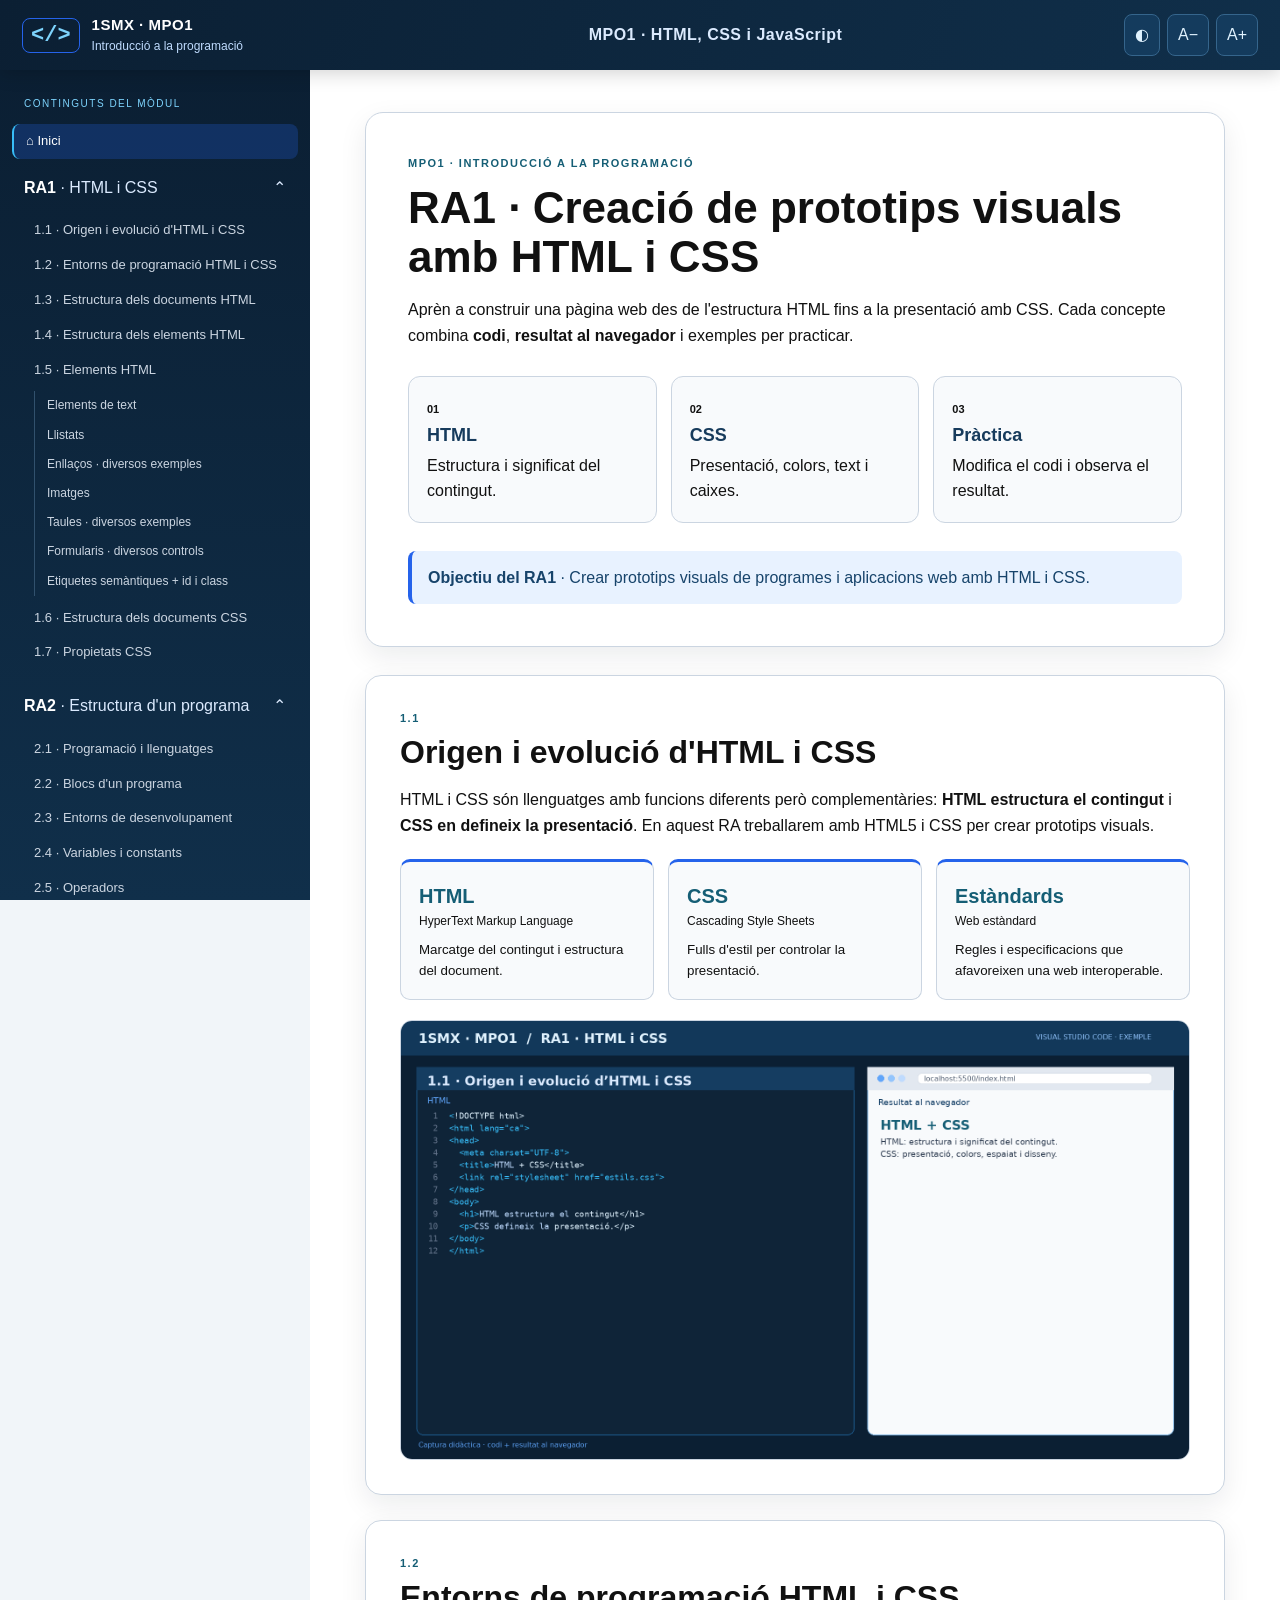
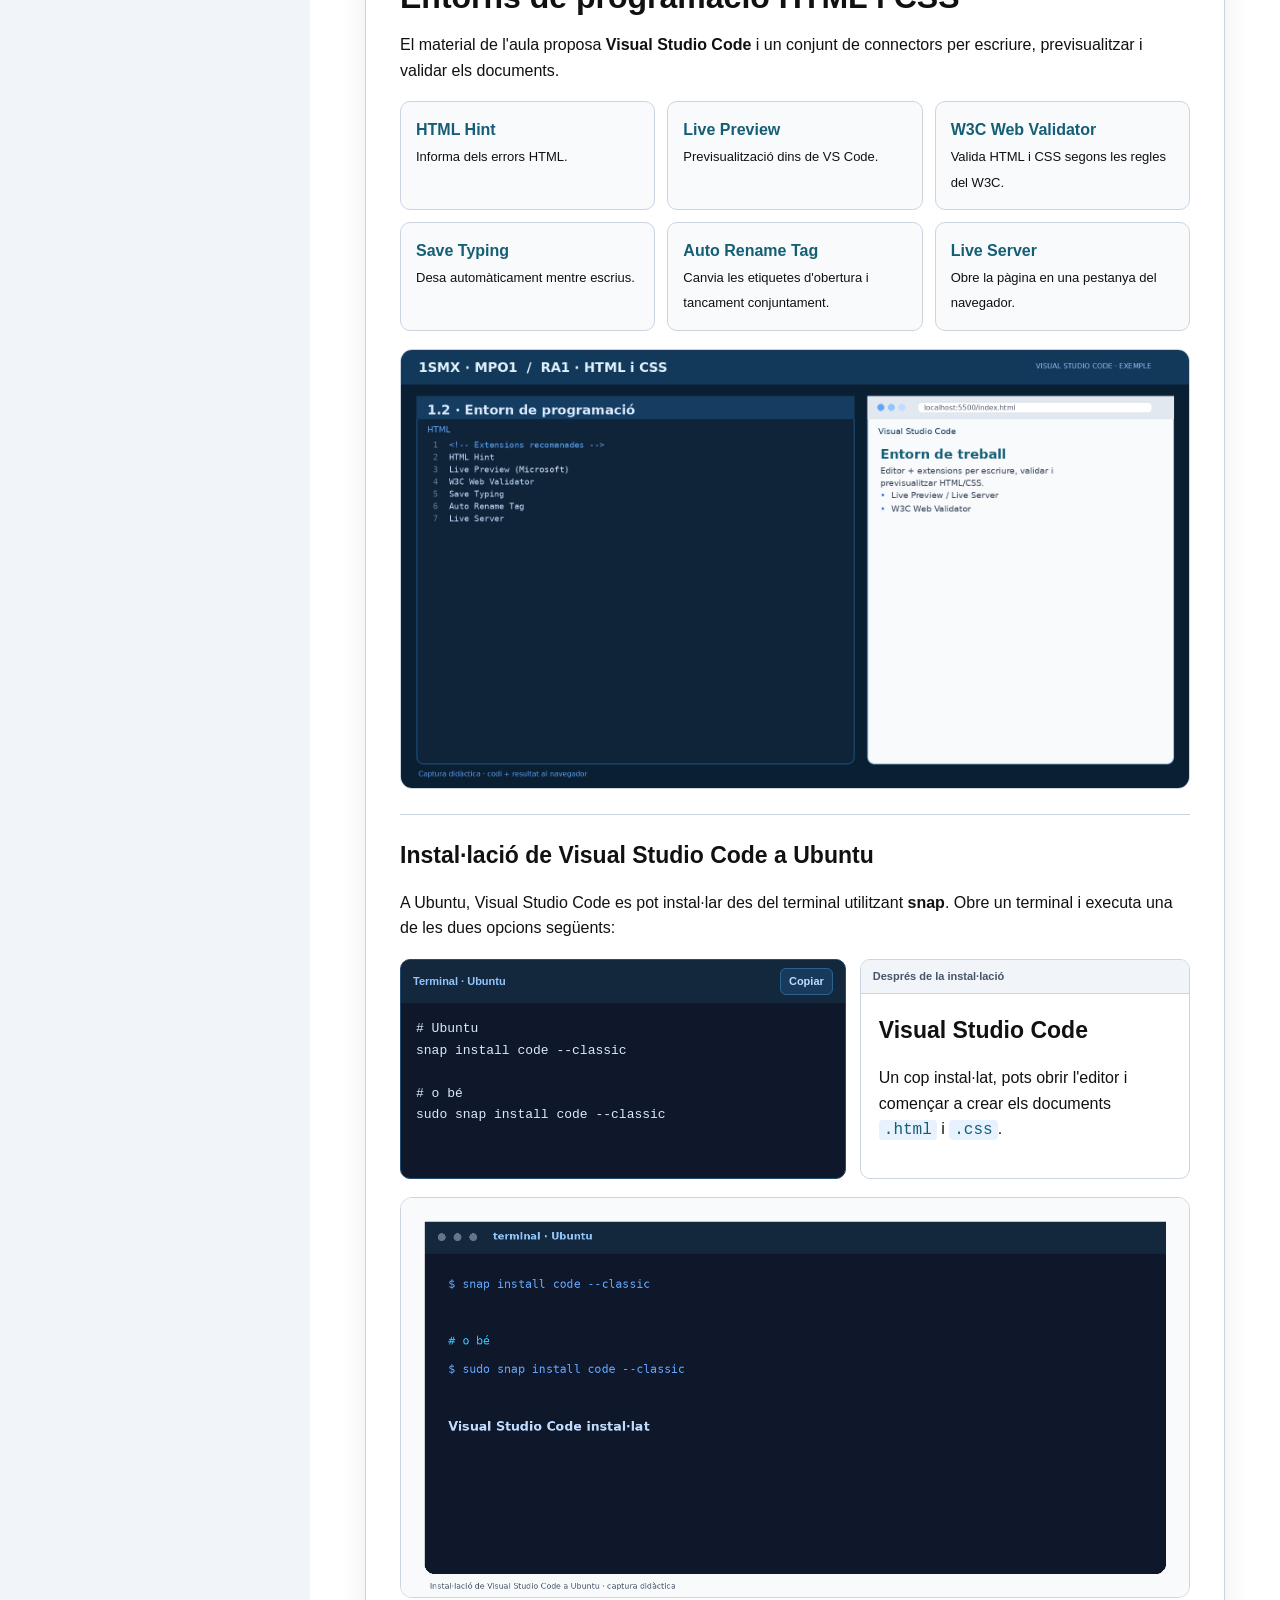
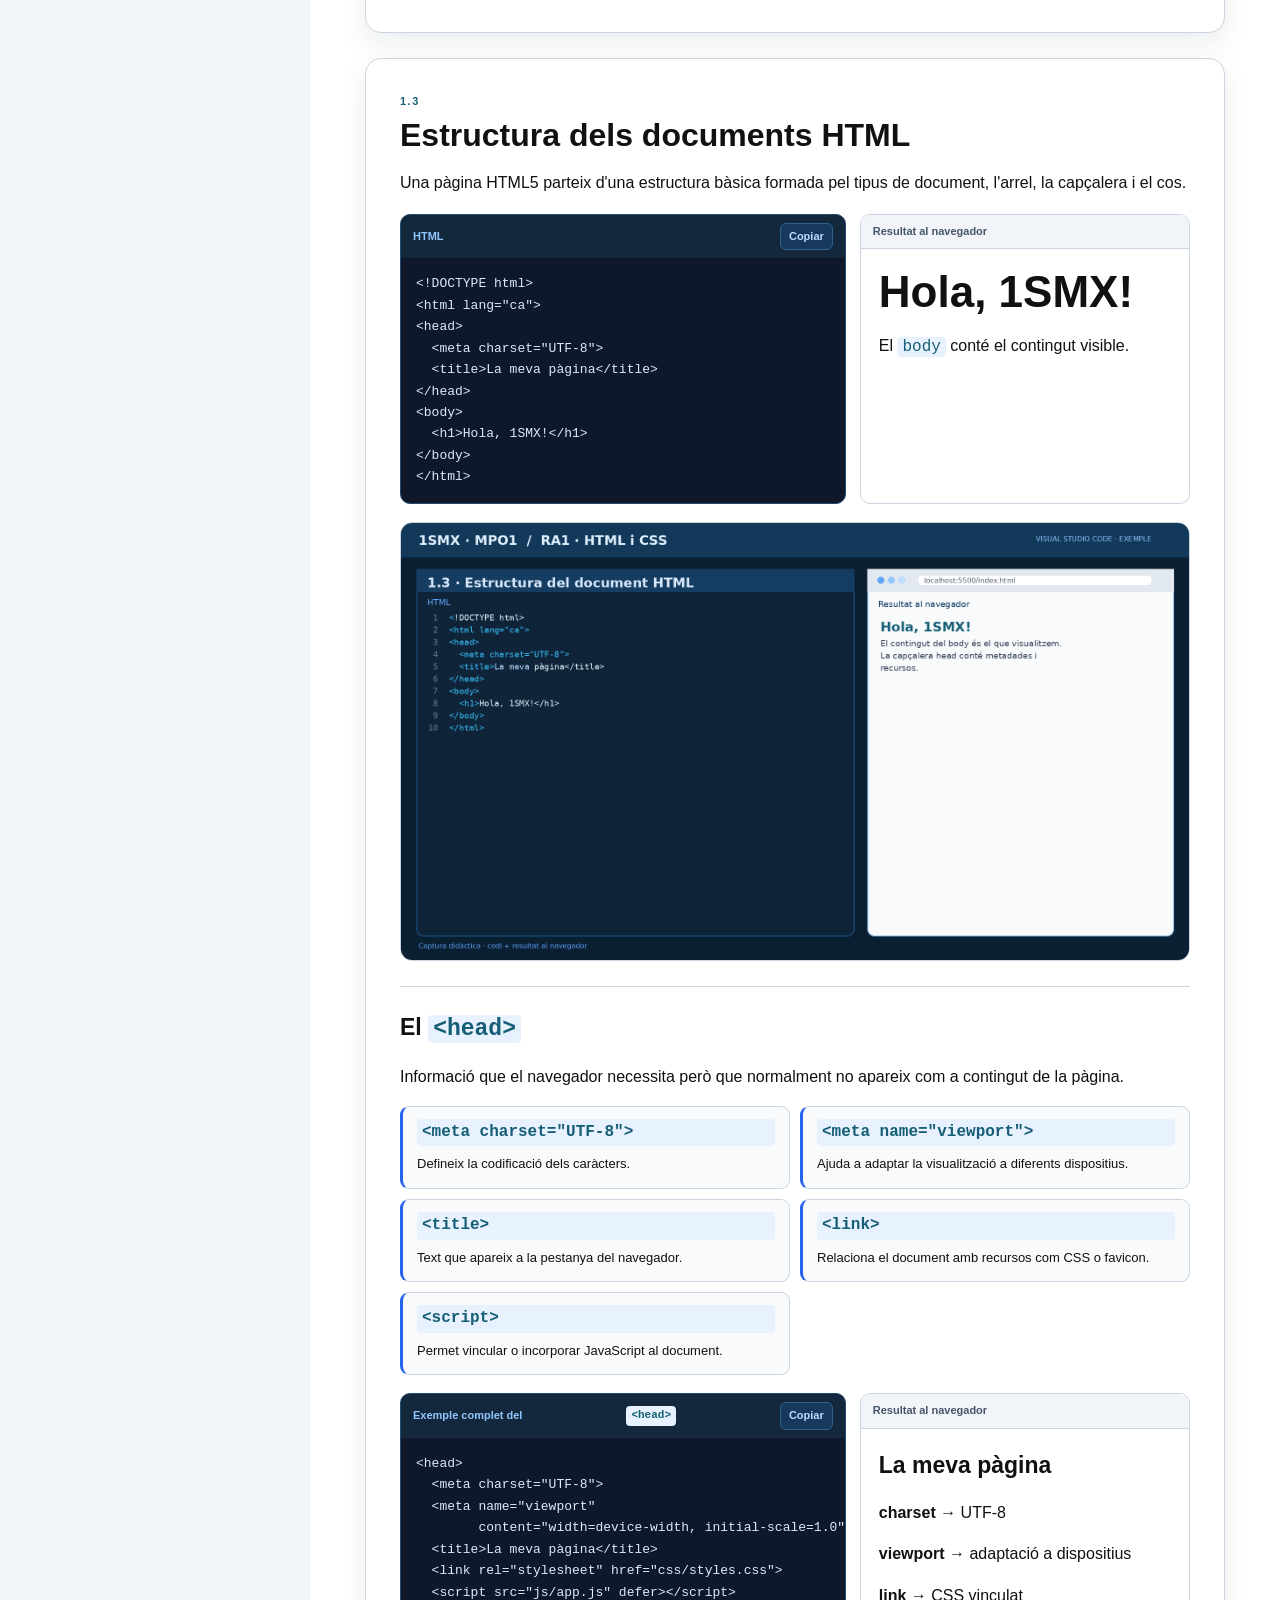
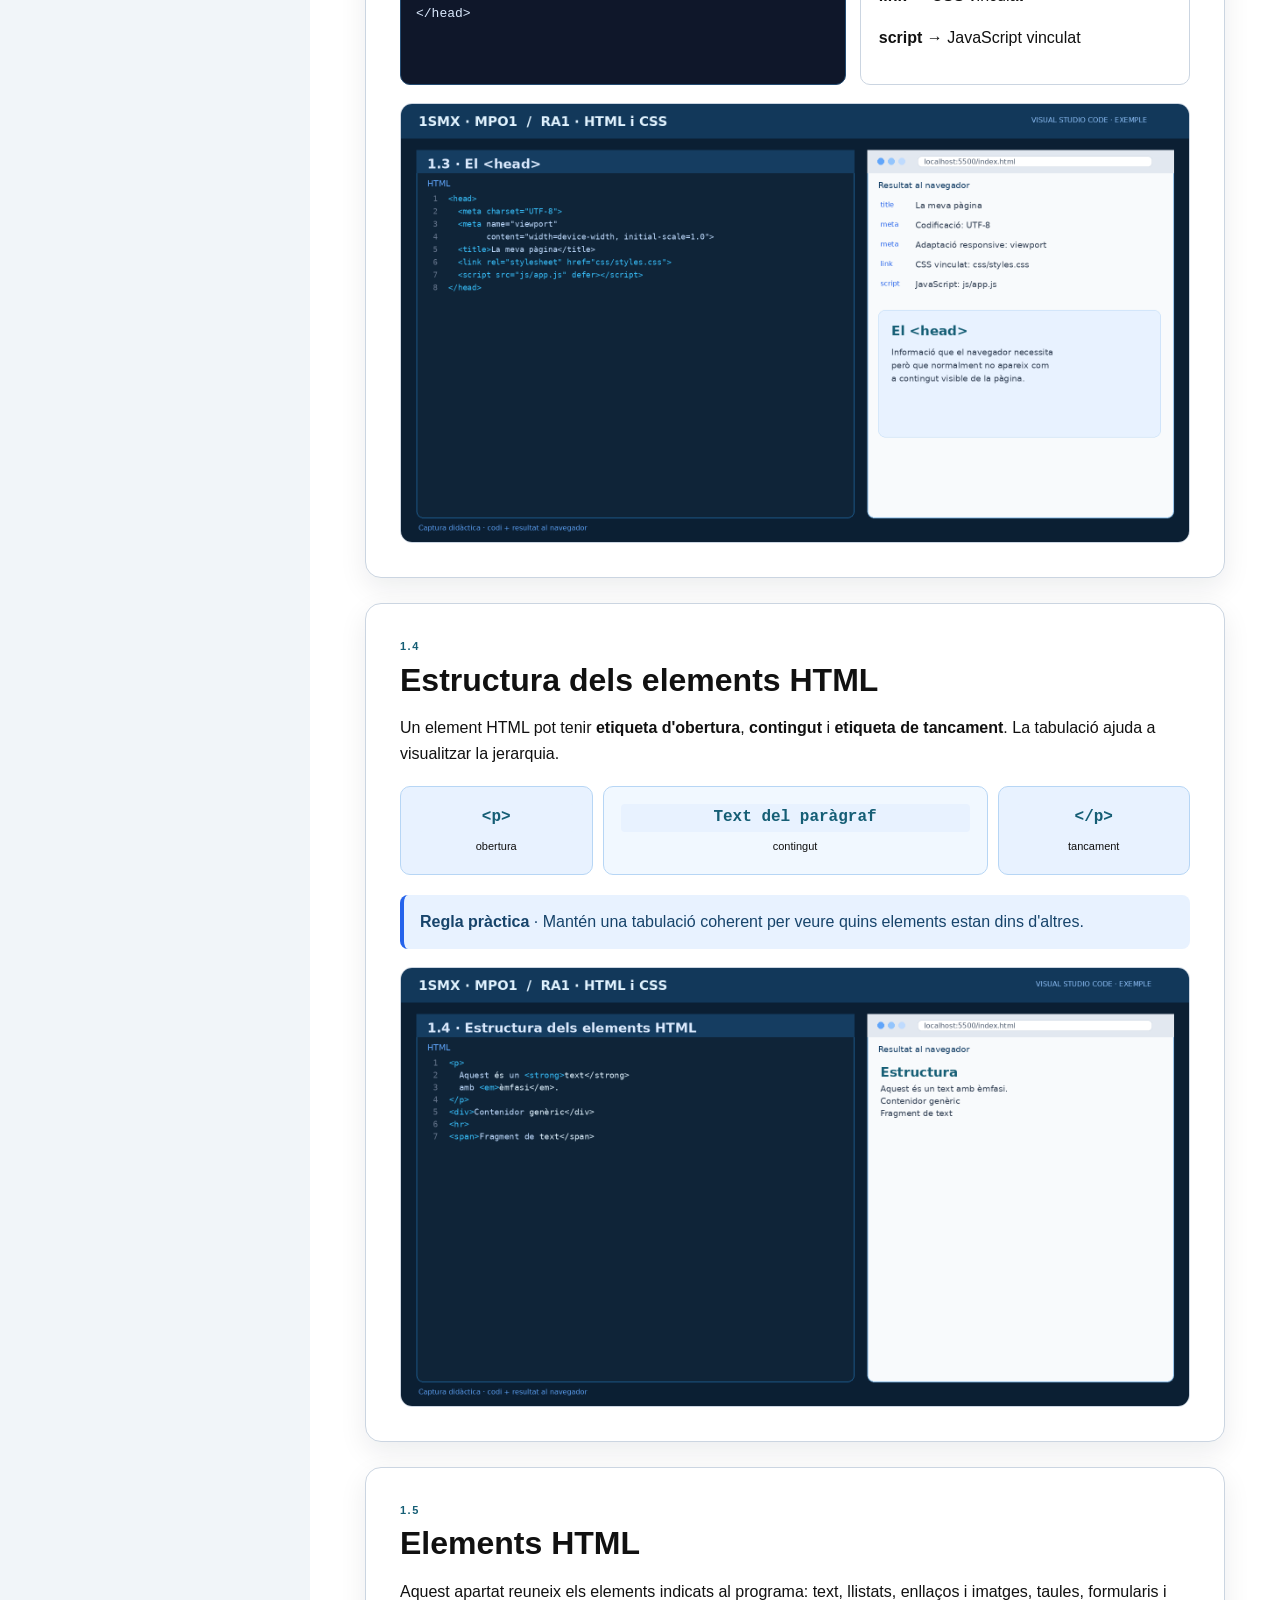
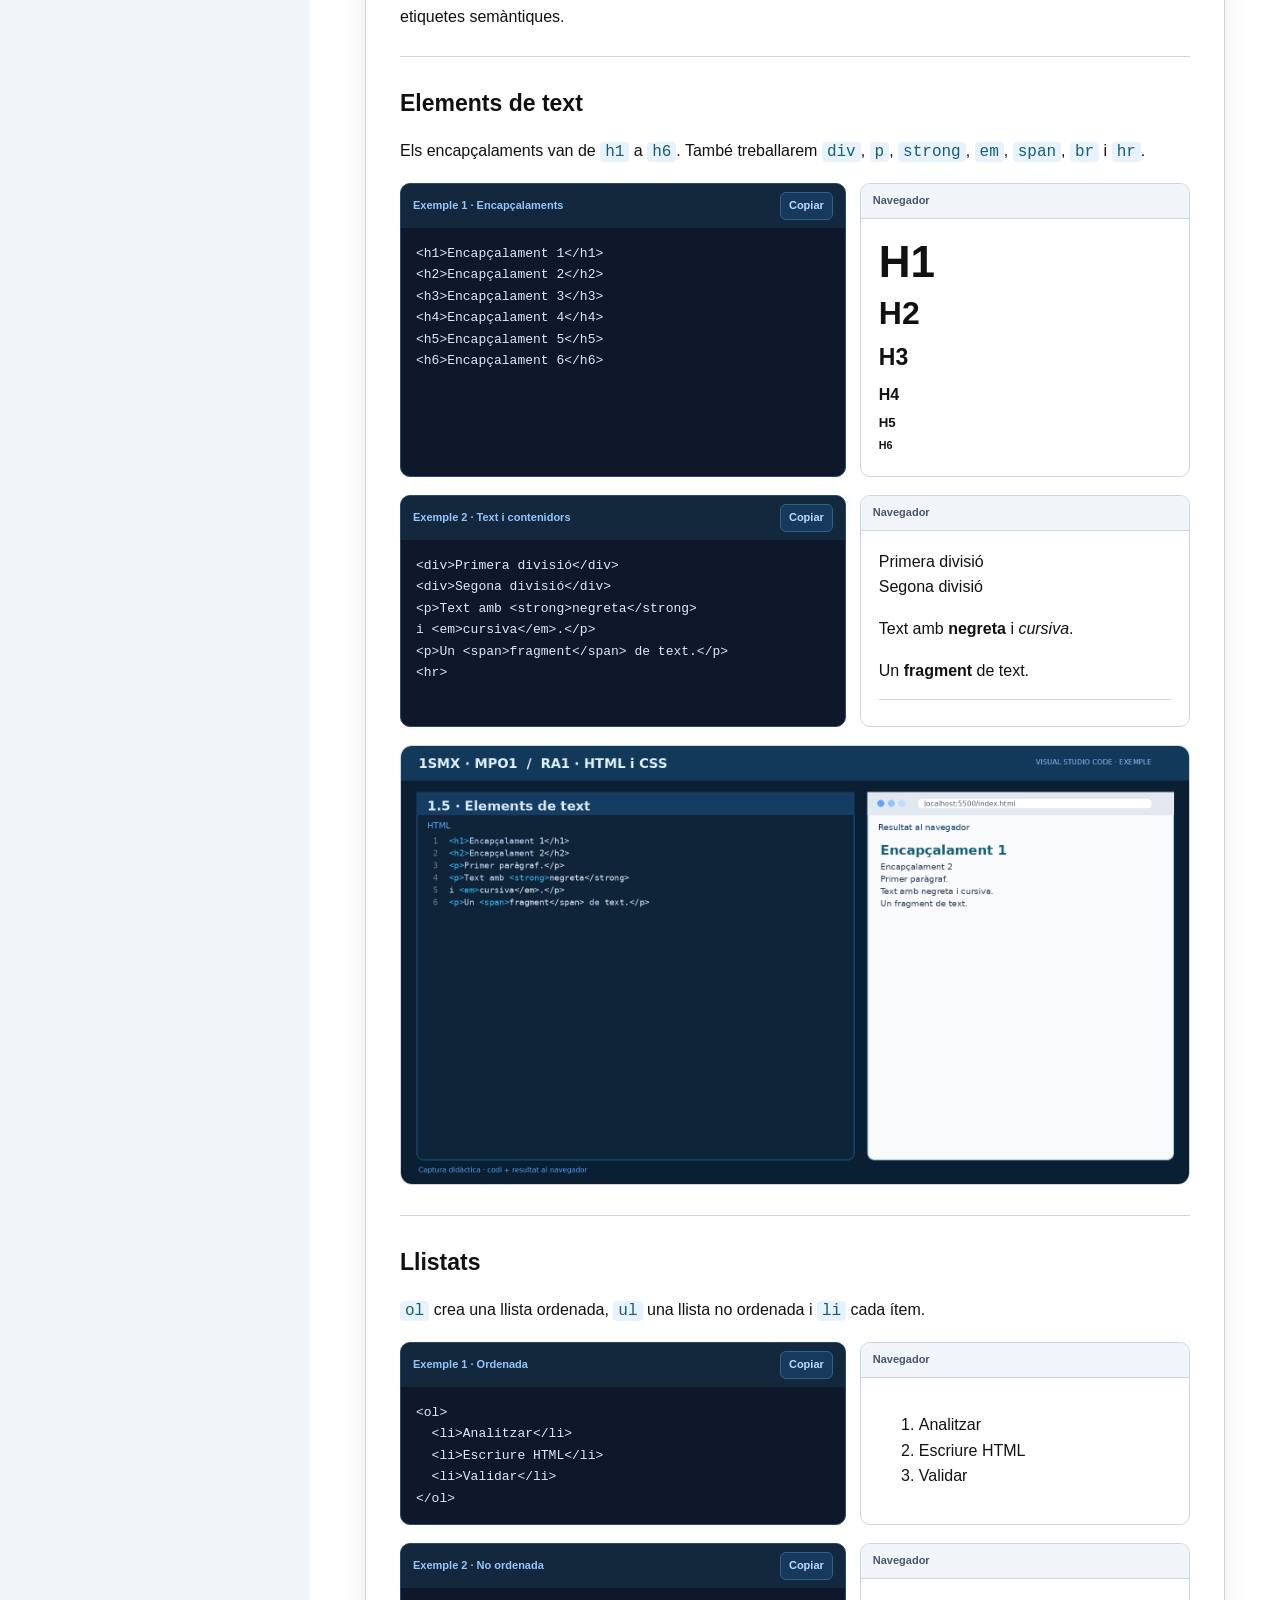
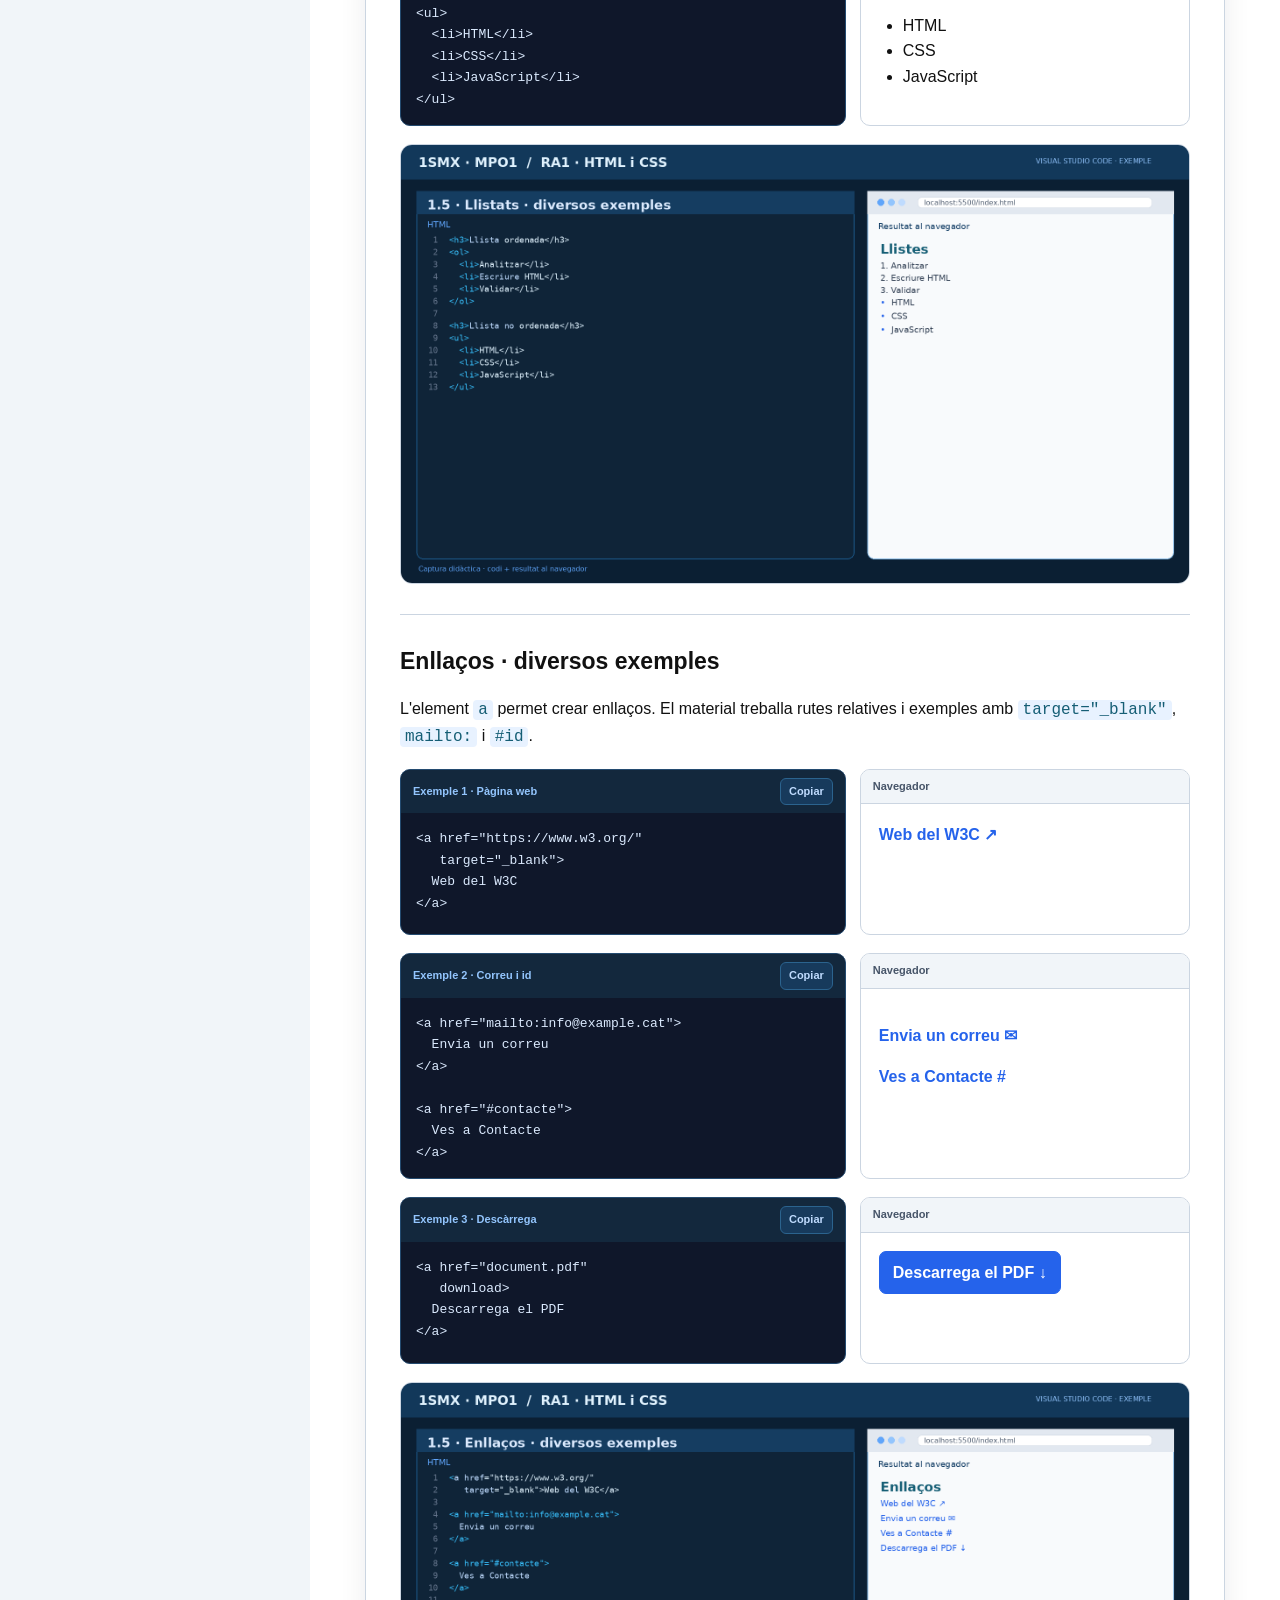
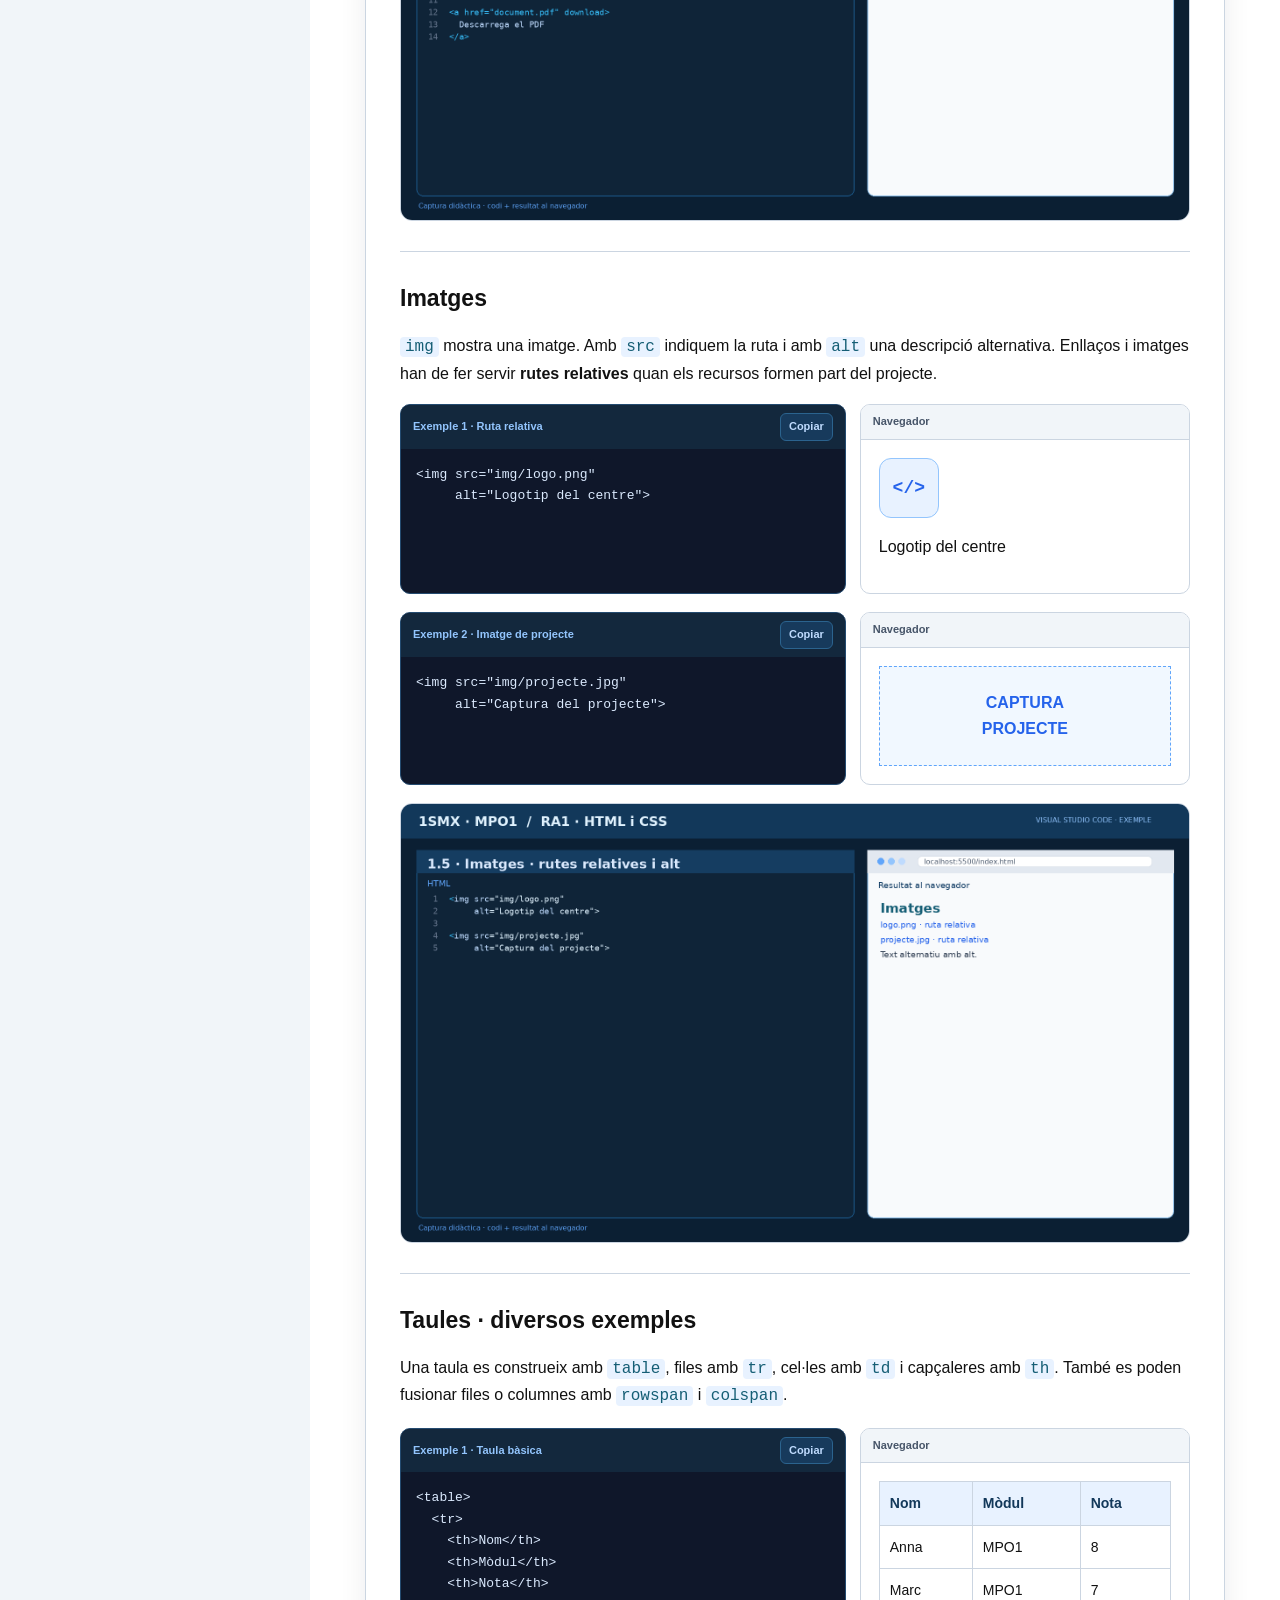
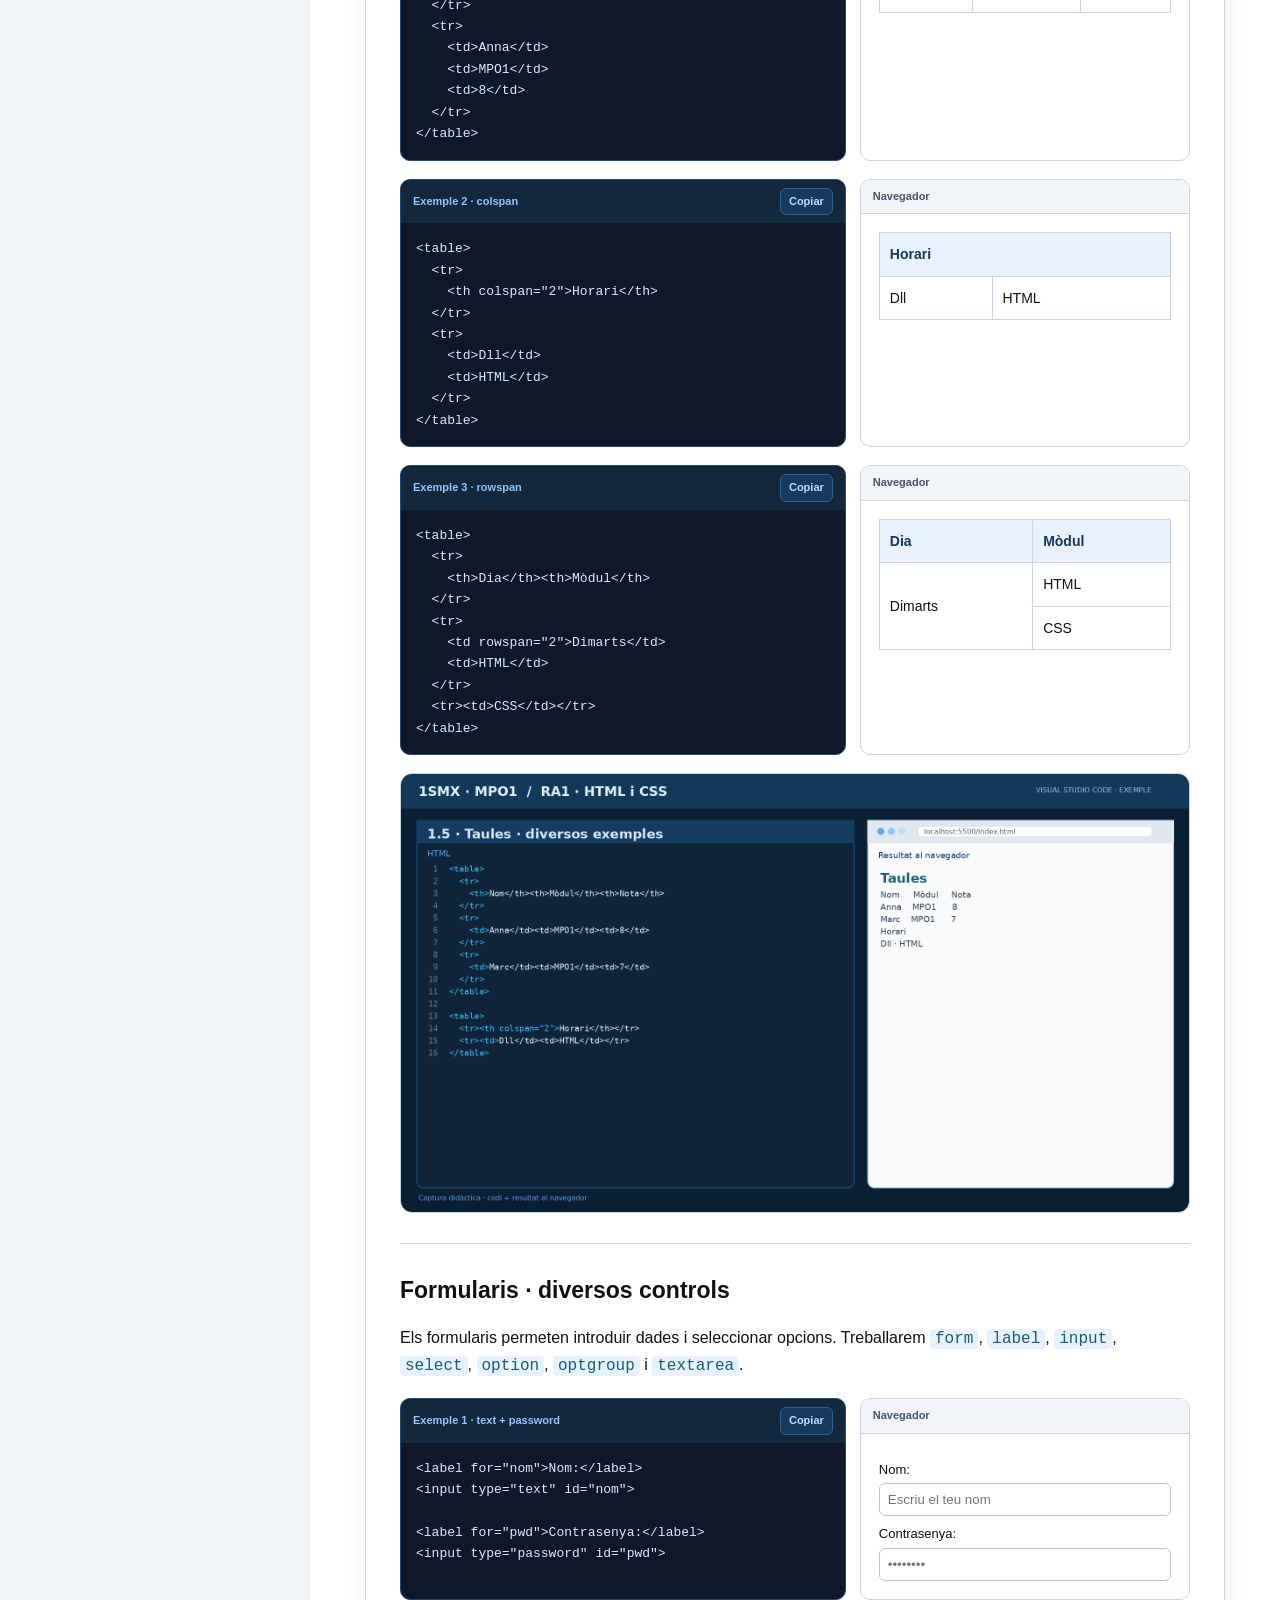
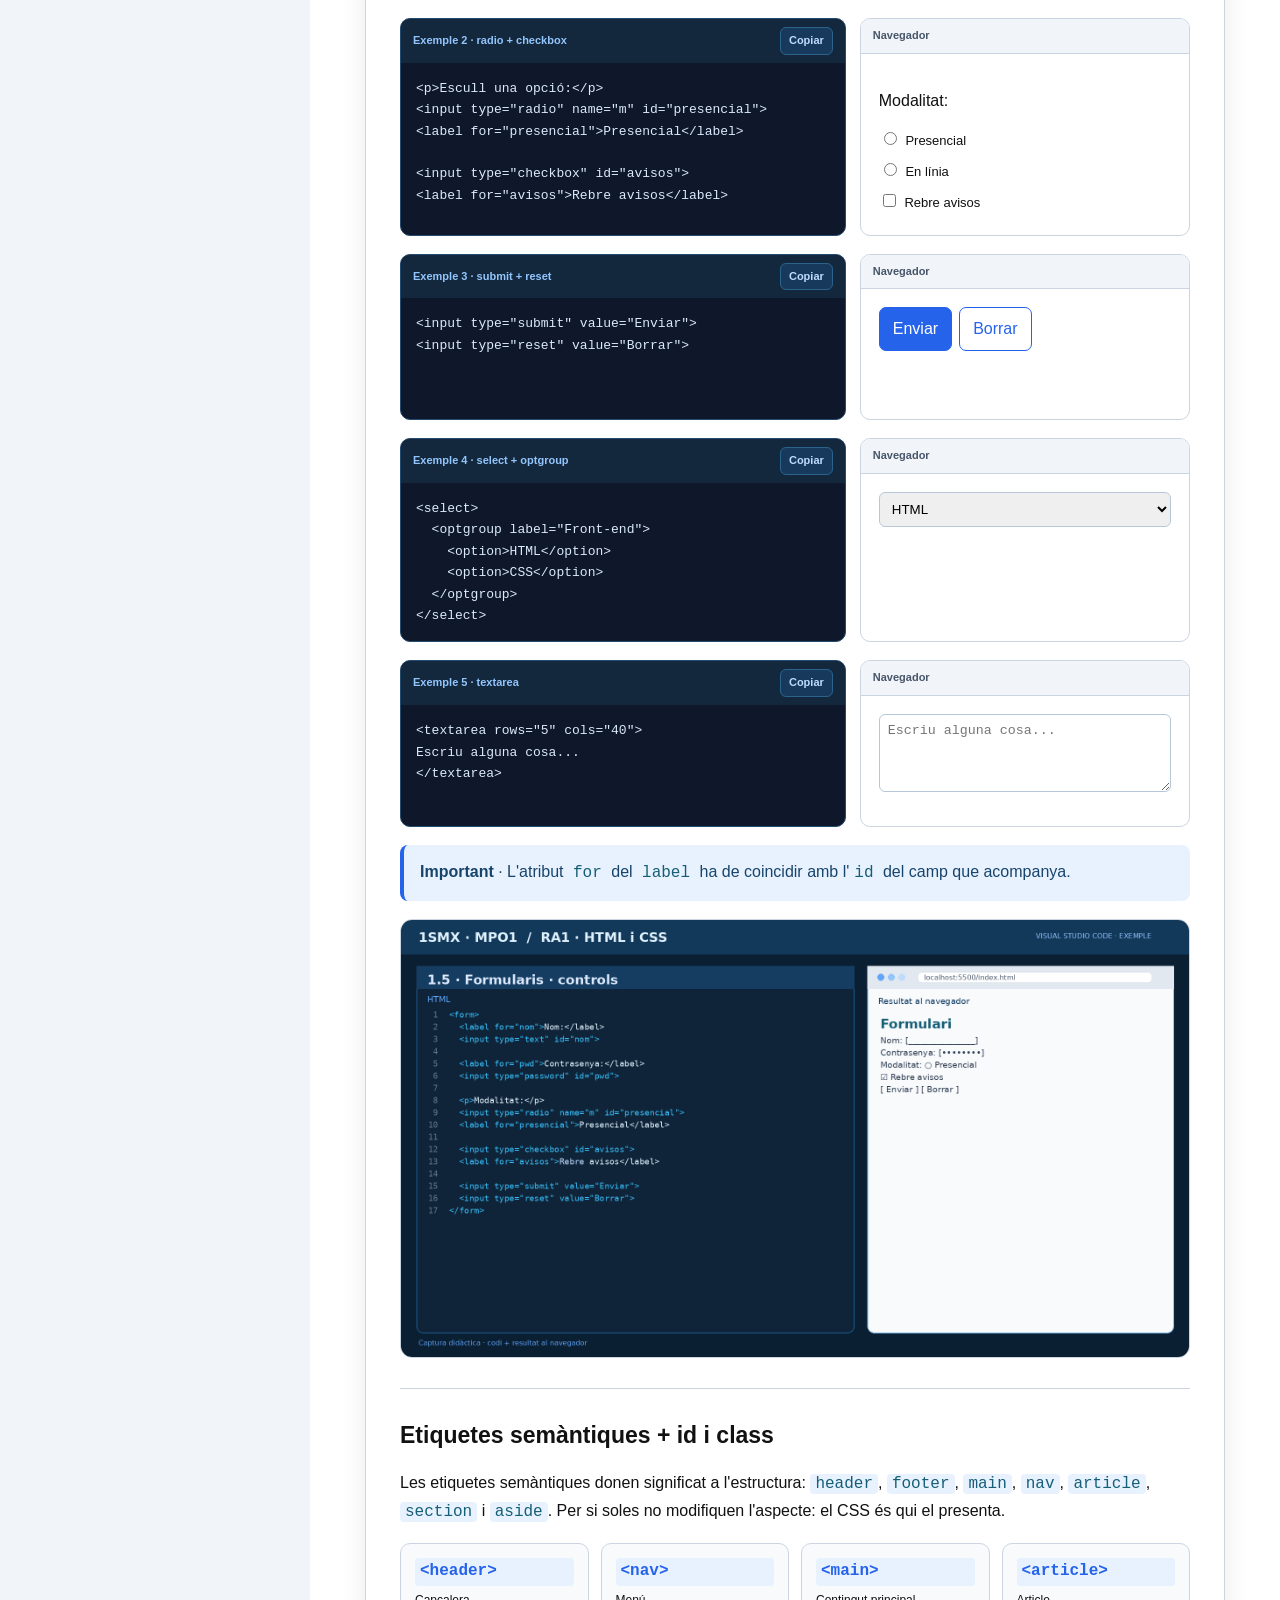
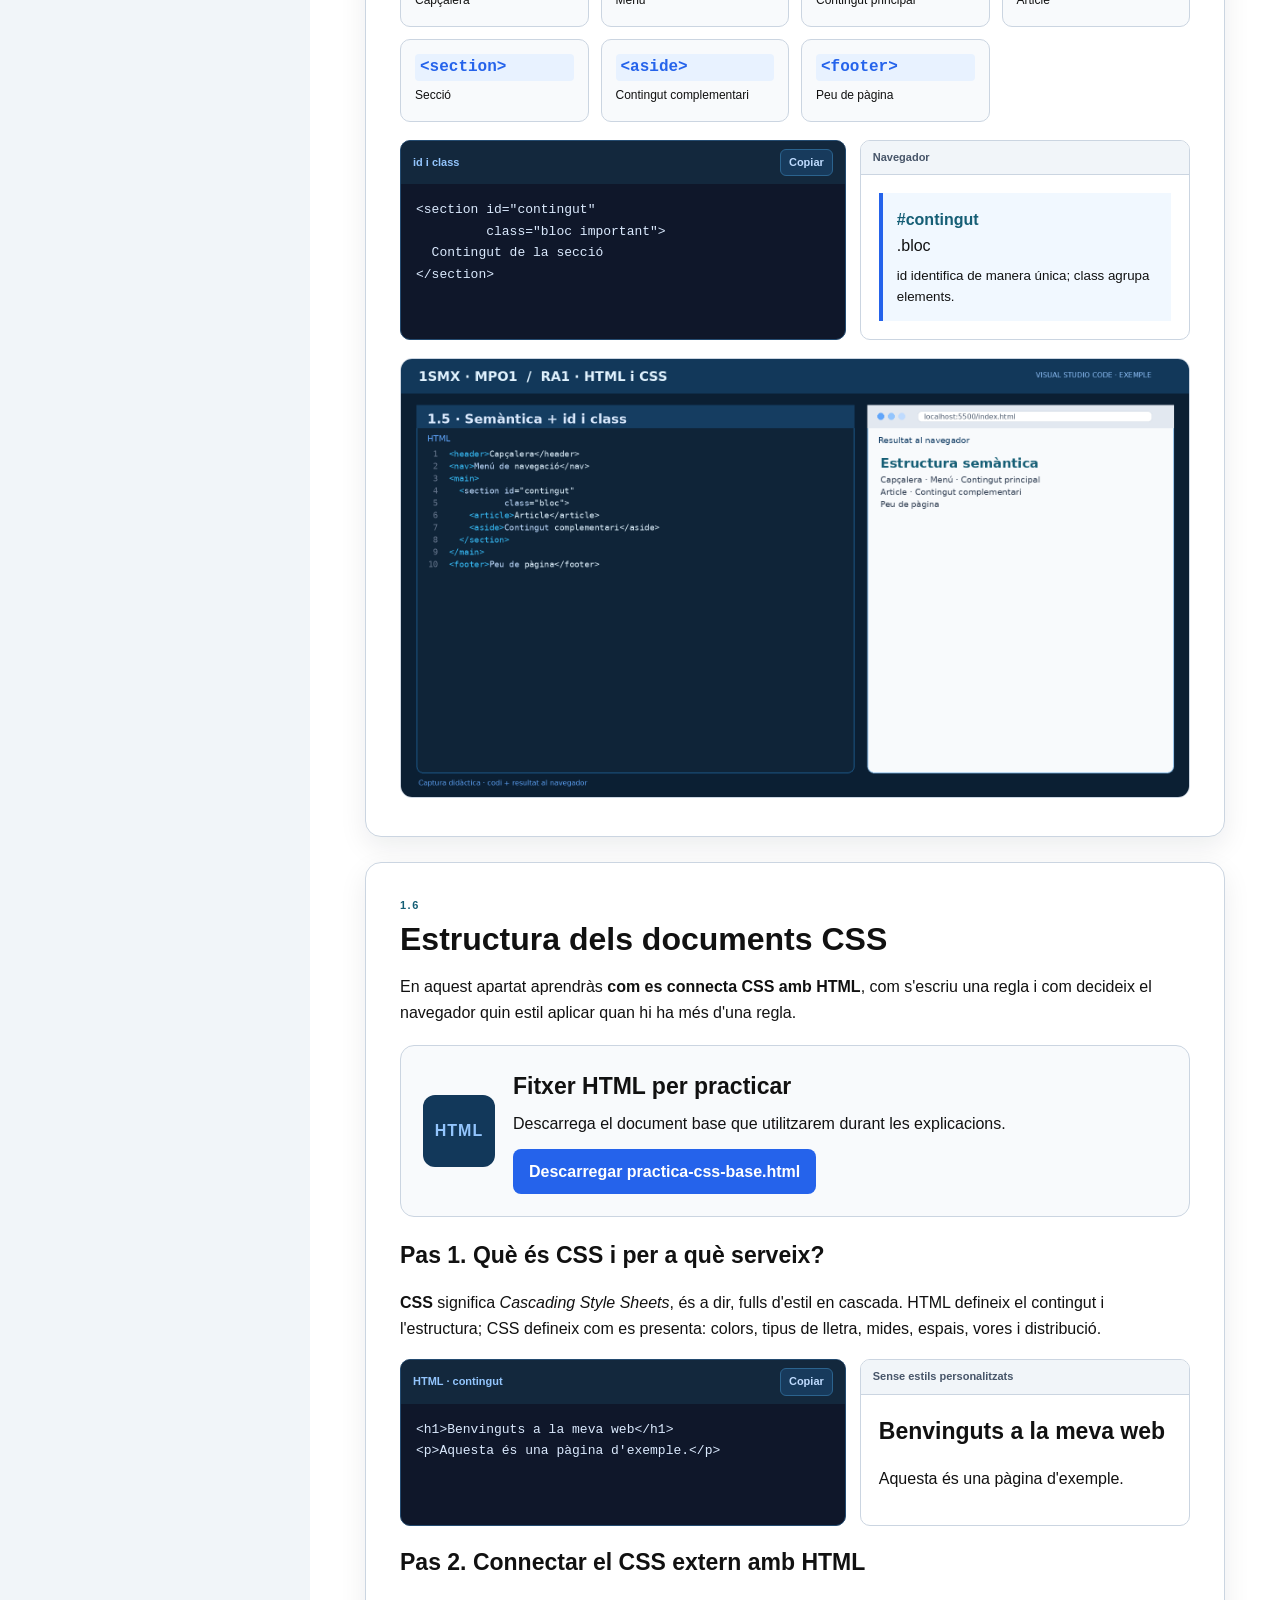
==== commit 0cddf097: "RA2 de teoria" ====
--- a/index.html
+++ b/index.html
@@ -4,7 +4,7 @@
   <meta charset="UTF-8">
   <meta name="viewport" content="width=device-width, initial-scale=1.0">
   <meta name="description" content="RA1 - Creació de prototips visuals de programes i aplicacions web amb HTML i CSS. 1SMX MPO1.">
-  <title>RA1 · HTML i CSS · MPO1 · 1SMX</title>
+  <title>MPO1 · Introducció a la Programació · 1SMX</title>
   <link rel="stylesheet" href="./css/styles.css">
   <script src="./js/app.js" defer></script>
 </head>
@@ -14,7 +14,7 @@
     <div class="brand-mark">&lt;/&gt;</div>
     <div><strong>1SMX · MPO1</strong><span>Introducció a la programació</span></div>
   </div>
-  <div class="top-title">RA1 · HTML i CSS</div>
+  <div class="top-title">MPO1 · HTML, CSS i JavaScript</div>
   <div class="top-actions">
     <button class="icon-btn" id="toggle-theme" title="Canvia el tema">◐</button>
     <button class="icon-btn" id="font-smaller" title="Redueix el text">A−</button>
@@ -52,11 +52,24 @@
     </div>
   </div>
 
-  <div class="ra-group">
-    <button class="ra-toggle disabled" type="button" disabled>
-      <span><b>RA2</b> · Estructura d'un programa</span><span>→</span>
+  <div class="ra-group open">
+    <button class="ra-toggle" type="button">
+      <span><b>RA2</b> · Estructura d'un programa</span><span class="chevron">⌃</span>
     </button>
-    <div class="ra-placeholder">Contingut pendent de desenvolupar.</div>
+    <div class="ra-content">
+      <a class="nav-link" href="#c21">2.1 · Programació i llenguatges</a>
+      <a class="nav-link" href="#c22">2.2 · Blocs d'un programa</a>
+      <a class="nav-link" href="#c23">2.3 · Entorns de desenvolupament</a>
+      <a class="nav-link" href="#c24">2.4 · Variables i constants</a>
+      <a class="nav-link" href="#c25">2.5 · Operadors</a>
+      <a class="nav-link" href="#c26">2.6 · Entrada i sortida</a>
+      <a class="nav-link" href="#c27">2.7 · Programació estructurada</a>
+      <a class="nav-link" href="#c28">2.8 · Prova de programes</a>
+      <a class="nav-link" href="#c29">2.9 · Estructures de selecció</a>
+      <a class="nav-link" href="#c210">2.10 · Llistats i cadenes</a>
+      <a class="nav-link" href="#c211">2.11 · Estructures iteratives</a>
+      <a class="nav-link" href="#c212">2.12 · Documentació</a>
+    </div>
   </div>
 
   <div class="ra-group">
@@ -660,54 +673,91 @@
 
 
   <h3>6. Distribuir elements amb Flexbox</h3>
-  <p>Flexbox permet col·locar i distribuir elements dins d'un contenidor. Primer identifica el <strong>contenidor pare</strong> i després els <strong>elements fills</strong>.</p>
-  <h4>Pas 1. Mira l'HTML</h4>
-  <p>La classe <code>fila</code> és el contenidor. Els tres elements amb classe <code>element</code> són els seus fills.</p>
-  <div class="code-preview"><div class="code-box"><div class="code-head">HTML <button class="copy-btn">Copiar</button></div><pre><code>&lt;div class="fila"&gt;
+  <p><strong>Flexbox</strong> és un sistema de maquetació per distribuir elements en una dimensió: en una fila o en una columna. S’activa al <strong>contenidor pare</strong> amb <code>display: flex;</code>; les propietats de distribució s’apliquen al pare i les de mida o ordre, als elements fills.</p>
+  <h4>Pas 1. Identifica el contenidor i els fills</h4>
+  <div class="code-preview">
+    <div class="code-box"><div class="code-head">HTML <button class="copy-btn">Copiar</button></div><pre><code>&lt;div class="fila"&gt;
   &lt;div class="element"&gt;Element 1&lt;/div&gt;
   &lt;div class="element"&gt;Element 2&lt;/div&gt;
   &lt;div class="element"&gt;Element 3&lt;/div&gt;
 &lt;/div&gt;</code></pre></div>
-  <div class="browser-box"><div class="browser-head">Abans de Flexbox</div><div class="browser-body"><div style="border:1px dashed #94A3B8;padding:8px"><div style="background:#DBEAFE;padding:8px;margin-bottom:5px">Element 1</div><div style="background:#DBEAFE;padding:8px;margin-bottom:5px">Element 2</div><div style="background:#DBEAFE;padding:8px">Element 3</div></div></div></div></div>
-  <figure class="html-source-capture"><img src="./img/captures/css-html-11-flex.png" alt="Captura del HTML del contenidor Flexbox"><figcaption>Primer identifica el contenidor .fila i els elements fills .element.</figcaption></figure>
-  <h4>Pas 2. Activa Flexbox</h4>
-  <p>Afegeix <code>display: flex;</code> al contenidor pare. Per defecte, els elements fills es col·loquen en fila, un al costat de l'altre.</p>
+    <div class="browser-box"><div class="browser-head">Abans de Flexbox</div><div class="browser-body"><div style="border:1px dashed #94A3B8;padding:8px"><div style="background:#DBEAFE;padding:8px;margin-bottom:5px">Element 1</div><div style="background:#DBEAFE;padding:8px;margin-bottom:5px">Element 2</div><div style="background:#DBEAFE;padding:8px">Element 3</div></div></div></div>
+  </div>
+  <h4>Pas 2. Activa Flexbox i tria la direcció</h4>
+  <p>Amb <code>display: flex;</code>, els fills passen a ser elements flexibles. Per defecte es col·loquen en fila. <code>flex-direction</code> permet canviar la direcció principal:</p>
+  <ul>
+    <li><code>row</code>: en fila, d’esquerra a dreta (valor per defecte).</li>
+    <li><code>row-reverse</code>: en fila, en ordre visual invers.</li>
+    <li><code>column</code>: en columna, de dalt a baix.</li>
+    <li><code>column-reverse</code>: en columna, en ordre visual invers.</li>
+  </ul>
   <div class="code-preview"><div class="code-box"><div class="code-head">CSS <button class="copy-btn">Copiar</button></div><pre><code>.fila {
   display: flex;
-}</code></pre></div><div class="browser-box"><div class="browser-head">Resultat</div><div class="browser-body"><div style="display:flex;gap:8px;border:1px dashed #94A3B8;padding:8px"><span style="background:#DBEAFE;padding:10px">Element 1</span><span style="background:#DBEAFE;padding:10px">Element 2</span><span style="background:#DBEAFE;padding:10px">Element 3</span></div></div></div></div>
-  <figure class="html-source-capture"><img src="./img/captures/css-html-11-flex.png" alt="Captura del codi HTML corresponent a aquest exemple CSS"><figcaption>HTML relacionat amb 6. distribuir elements amb flexbox.</figcaption></figure>
-
-  <h4>Pas 3. Decideix on van els elements</h4>
-  <p>La propietat <code>justify-content</code> reparteix l'espai horitzontal en aquest exemple.</p>
-  <div class="table-wrap"><table><thead><tr><th>Valor</th><th>Què passa?</th></tr></thead><tbody>
-  <tr><td><code>flex-start</code></td><td>Els elements queden al principi.</td></tr>
-  <tr><td><code>center</code></td><td>Els elements s'agrupen al centre.</td></tr>
-  <tr><td><code>flex-end</code></td><td>Els elements queden al final.</td></tr>
-  <tr><td><code>space-between</code></td><td>L'espai lliure es reparteix entre els elements.</td></tr>
-  <tr><td><code>space-around</code></td><td>Cada element té espai al seu voltant.</td></tr>
+  flex-direction: row;
+}</code></pre></div><div class="browser-box"><div class="browser-head">Resultat amb row</div><div class="browser-body"><div style="display:flex;gap:8px;border:1px dashed #94A3B8;padding:8px"><span style="background:#DBEAFE;border:1px solid #93C5FD;padding:10px">Element 1</span><span style="background:#DBEAFE;border:1px solid #93C5FD;padding:10px">Element 2</span><span style="background:#DBEAFE;border:1px solid #93C5FD;padding:10px">Element 3</span></div></div></div></div>
+  <figure class="html-source-capture"><img src="./img/captures/flex-direction.png" alt="Comparació visual de flex-direction row i column"><figcaption><code>row</code> posa els elements en fila; <code>column</code> els apila en columna.</figcaption></figure>
+
+  <h4>Pas 3. Reparteix l’espai amb <code>justify-content</code></h4>
+  <p><code>justify-content</code> distribueix els fills al llarg de l’<strong>eix principal</strong>. Si la direcció és <code>row</code>, normalment serà horitzontal; si és <code>column</code>, serà vertical.</p>
+  <div class="table-wrap"><table><thead><tr><th>Valor</th><th>Com es distribueixen?</th></tr></thead><tbody>
+    <tr><td><code>flex-start</code></td><td>Al principi del contenidor.</td></tr>
+    <tr><td><code>center</code></td><td>Agrupats al centre.</td></tr>
+    <tr><td><code>flex-end</code></td><td>Al final del contenidor.</td></tr>
+    <tr><td><code>space-between</code></td><td>Espai entre els elements, sense espai extra als extrems.</td></tr>
+    <tr><td><code>space-around</code></td><td>Espai al voltant de cada element; als extrems n’hi ha aproximadament la meitat.</td></tr>
+    <tr><td><code>space-evenly</code></td><td>Espais iguals entre elements i als extrems.</td></tr>
   </tbody></table></div>
   <div class="code-preview"><div class="code-box"><div class="code-head">CSS <button class="copy-btn">Copiar</button></div><pre><code>.fila {
   display: flex;
   justify-content: space-between;
 }</code></pre></div><div class="browser-box"><div class="browser-head">Amb space-between</div><div class="browser-body"><div style="display:flex;justify-content:space-between;gap:8px;border:1px dashed #94A3B8;padding:8px"><span style="background:#DBEAFE;padding:10px">Element 1</span><span style="background:#DBEAFE;padding:10px">Element 2</span><span style="background:#DBEAFE;padding:10px">Element 3</span></div></div></div></div>
-  <figure class="html-source-capture"><img src="./img/captures/css-html-11-flex.png" alt="Captura del codi HTML corresponent a aquest exemple CSS"><figcaption>HTML relacionat amb 6. distribuir elements amb flexbox.</figcaption></figure>
-
-  <h4>Pas 4. Dona format als fills</h4>
-  <p>La distribució es controla amb <code>.fila</code>; l'aspecte de cada bloc es pot controlar amb <code>.element</code>.</p>
-  <div class="code-preview"><div class="code-box"><div class="code-head">CSS complet <button class="copy-btn">Copiar</button></div><pre><code>.fila {
+  <figure class="html-source-capture"><img src="./img/captures/flex-justify-content.png" alt="Captura comparativa dels valors de justify-content"><figcaption>Comparació visual dels sis valors principals de <code>justify-content</code>.</figcaption></figure>
+
+  <h4>Pas 4. Alinea els elements en l’eix transversal amb <code>align-items</code></h4>
+  <p><code>align-items</code> controla l’alineació dels fills en l’eix transversal, és a dir, l’eix perpendicular al principal. Per veure bé la diferència, dona al contenidor una alçada (o amplada, si està en columna) suficient.</p>
+  <ul>
+    <li><code>stretch</code>: els elements s’estiren per ocupar l’espai transversal disponible si no tenen una mida fixada en aquest eix.</li>
+    <li><code>flex-start</code>: s’alineen al principi de l’eix transversal.</li>
+    <li><code>center</code>: queden centrats.</li>
+    <li><code>flex-end</code>: s’alineen al final.</li>
+    <li><code>baseline</code>: alinea les línies base del text.</li>
+  </ul>
+  <div class="code-preview"><div class="code-box"><div class="code-head">CSS <button class="copy-btn">Copiar</button></div><pre><code>.fila {
   display: flex;
-  justify-content: space-between;
-  gap: 8px;
-}
-
-.element {
-  background-color: #DBEAFE;
-  border: 1px solid #93C5FD;
-  padding: 12px;
-}</code></pre></div><div class="browser-box"><div class="browser-head">Resultat</div><div class="browser-body"><div style="display:flex;justify-content:space-between;gap:8px;border:1px dashed #94A3B8;padding:8px"><span style="background:#DBEAFE;border:1px solid #93C5FD;padding:12px">Element 1</span><span style="background:#DBEAFE;border:1px solid #93C5FD;padding:12px">Element 2</span><span style="background:#DBEAFE;border:1px solid #93C5FD;padding:12px">Element 3</span></div></div></div></div>
-  <figure class="html-source-capture"><img src="./img/captures/css-html-11-flex.png" alt="Captura del codi HTML corresponent a aquest exemple CSS"><figcaption>HTML relacionat amb 6. distribuir elements amb flexbox.</figcaption></figure>
-
-  <div class="callout"><strong>Recorda:</strong> <code>display: flex</code> i <code>justify-content</code> s'escriuen al contenidor pare. Les propietats de color, vora i espai interior es poden aplicar als fills.</div>
+  align-items: center;
+  min-height: 180px;
+}</code></pre></div><div class="browser-box"><div class="browser-head">Elements centrats verticalment</div><div class="browser-body"><div style="display:flex;align-items:center;gap:8px;min-height:150px;border:1px dashed #94A3B8;padding:8px"><span style="background:#DBEAFE;padding:8px 12px">Petit</span><span style="background:#BFDBFE;padding:22px 12px">Alt</span><span style="background:#DBEAFE;padding:12px">Mitjà</span></div></div></div></div>
+  <figure class="html-source-capture"><img src="./img/captures/flex-align-items.png" alt="Comparació visual dels valors de align-items"><figcaption>Els valors de <code>align-items</code> canvien la posició o l’estirament dels fills en l’eix transversal.</figcaption></figure>
+
+  <h4>Pas 5. Separa els elements amb <code>gap</code></h4>
+  <p><code>gap</code> crea un espai constant entre els elements sense haver d’afegir marges a cadascun. També es pot separar l’espaiat de files i columnes amb <code>row-gap</code> i <code>column-gap</code>.</p>
+  <div class="code-preview"><div class="code-box"><div class="code-head">CSS <button class="copy-btn">Copiar</button></div><pre><code>.fila {
+  display: flex;
+  gap: 16px;
+  /* També: column-gap: 16px; */
+}</code></pre></div><div class="browser-box"><div class="browser-head">Resultat</div><div class="browser-body"><div style="display:flex;gap:16px;border:1px dashed #94A3B8;padding:8px"><span style="background:#DBEAFE;border:1px solid #93C5FD;padding:12px">Element 1</span><span style="background:#DBEAFE;border:1px solid #93C5FD;padding:12px">Element 2</span><span style="background:#DBEAFE;border:1px solid #93C5FD;padding:12px">Element 3</span></div></div></div></div>
+
+  <details class="callout">
+    <summary><strong>Ampliació: propietats d’ajust — <code>flex-wrap</code>, <code>flex-flow</code> i <code>align-content</code></strong></summary>
+    <p><code>flex-wrap</code> indica si els elements poden passar a una altra línia quan no caben:</p>
+    <ul>
+      <li><code>nowrap</code>: tots intenten mantenir-se en una sola línia (valor per defecte).</li>
+      <li><code>wrap</code>: els elements passen a línies noves quan cal.</li>
+      <li><code>wrap-reverse</code>: permet diverses línies, però n’inverteix la disposició transversal.</li>
+    </ul>
+    <p><code>flex-flow</code> és una abreviació que combina <code>flex-direction</code> i <code>flex-wrap</code>. Per exemple: <code>flex-flow: row wrap;</code>.</p>
+    <p><code>align-content</code> distribueix les línies entre si quan hi ha diverses línies (normalment amb <code>flex-wrap: wrap</code>) i espai transversal disponible. No substitueix <code>align-items</code>, que alinea els elements dins de cada línia.</p>
+    <div class="code-preview"><div class="code-box"><div class="code-head">CSS d’exemple <button class="copy-btn">Copiar</button></div><pre><code>.fila {
+  display: flex;
+  flex-flow: row wrap;
+  align-content: space-between;
+  min-height: 260px;
+}</code></pre></div><div class="browser-box"><div class="browser-head">Amb wrap</div><div class="browser-body"><div style="display:flex;flex-wrap:wrap;gap:8px;min-height:170px;align-content:space-between;border:1px dashed #94A3B8;padding:8px"><span style="background:#DBEAFE;padding:12px 22px">1</span><span style="background:#DBEAFE;padding:12px 22px">2</span><span style="background:#DBEAFE;padding:12px 22px">3</span><span style="background:#BFDBFE;padding:12px 22px">4</span><span style="background:#BFDBFE;padding:12px 22px">5</span><span style="background:#BFDBFE;padding:12px 22px">6</span></div></div></div></div>
+    <figure class="html-source-capture"><img src="./img/captures/flex-wrap.png" alt="Comparació visual de flex-wrap nowrap, wrap i wrap-reverse"><figcaption><code>nowrap</code> manté una línia; <code>wrap</code> permet crear-ne més.</figcaption></figure>
+  </details>
+
+  <div class="callout"><strong>Regla pràctica:</strong> comença amb <code>display: flex</code>, decideix <code>flex-direction</code>, ajusta l’espai amb <code>justify-content</code> i l’alineació transversal amb <code>align-items</code>. Després afegeix <code>gap</code> per controlar la separació entre els elements.</div>
+
   <h3>7. Estils avançats: cantonades i ombres</h3>
   <div class="code-preview">
     <div class="code-box"><div class="code-head">CSS <button class="copy-btn">Copiar</button></div><pre><code>.targeta {
@@ -727,9 +777,238 @@
 
 
 
+<section id="c21" class="section"><div class="section-kicker">2.1</div><h2>Concepte de programació, llenguatges i eines</h2>
+<p>Programar és escriure instruccions ordenades perquè un ordinador resolgui un problema. Les instruccions s'escriuen amb un llenguatge de programació. En aquest RA treballarem amb <strong>JavaScript</strong>, que podem executar des del navegador.</p>
+<div class="timeline"><div><b>Entrada</b><span>Dades</span><small>El programa rep dos nombres.</small></div><div><b>Procés</b><span>Operacions</span><small>Calcula la suma i la mitjana.</small></div><div><b>Sortida</b><span>Resultats</span><small>Mostra els càlculs a la consola o amb una finestra.</small></div></div>
+<p><strong>Eines bàsiques:</strong> Visual Studio Code per escriure el codi, navegador per executar-lo i consola de desenvolupador (F12) per consultar resultats i errors. HTML estructura la pàgina, CSS n'estableix l'aspecte i JavaScript executa instruccions.</p>
+<div class="example-grid"><div class="code-box"><div class="code-head">Primer càlcul · JavaScript <button class="copy-btn">Copiar</button></div><pre><code>let preu = 12;
+let unitats = 3;
+let total = preu * unitats;
+console.log(total);</code></pre></div><div class="browser-box"><div class="browser-head">Resultat a la consola</div><div class="browser-body"><p><strong>36</strong></p><small>12 × 3 = 36</small></div></div></div></section>
+
+<section id="c22" class="section"><div class="section-kicker">2.2</div><h2>Blocs d'un programa informàtic</h2>
+<p>Un programa senzill es pot organitzar en quatre parts: declaració de dades, entrada, processament i sortida. Les instruccions s'executen en ordre, de dalt a baix, excepte quan una estructura de selecció modifica el recorregut.</p>
+<div class="head-items"><div><code>1. Dades</code><span>Variables i constants.</span></div><div><code>2. Entrada</code><span>Informació que introdueix l'usuari.</span></div><div><code>3. Processament</code><span>Càlculs i operacions.</span></div><div><code>4. Sortida</code><span>Resultats que es mostren.</span></div></div>
+<div class="example-grid"><div class="code-box"><div class="code-head">Programa organitzat per blocs <button class="copy-btn">Copiar</button></div><pre><code>// 1. Dades
+const IVA = 0.21;
+
+// 2. Entrada
+let preu = 100;
+
+// 3. Processament
+let preuFinal = preu * (1 + IVA);
+
+// 4. Sortida
+console.log(preuFinal);</code></pre></div><div class="browser-box"><div class="browser-head">Resultat</div><div class="browser-body"><p><strong>121</strong></p><small>Preu amb IVA inclòs.</small></div></div></div>
+<p><strong>Comentaris:</strong> les línies que comencen per <code>//</code> expliquen el codi i no s'executen. També podem escriure comentaris de diverses línies amb <code>/* ... */</code>.</p></section>
+
+<section id="c23" class="section"><div class="section-kicker">2.3</div><h2>Entorns de desenvolupament i programació</h2>
+<p>Un entorn de desenvolupament és el conjunt d'eines que fem servir per escriure, executar i comprovar un programa. En aquest curs utilitzarem Visual Studio Code i un navegador.</p>
+<div class="tools-grid"><div><b>Visual Studio Code</b><span>Crear i editar fitxers HTML i JavaScript.</span></div><div><b>Navegador</b><span>Executar el programa.</span></div><div><b>Consola</b><span>Consultar missatges, valors i errors.</span></div></div>
+<p>El codi JavaScript es pot guardar en un fitxer extern amb extensió <code>.js</code>. Aquest fitxer s'enllaça des del document <strong>HTML</strong>, no des del CSS. CSS serveix per definir l'aspecte visual i no és el mecanisme per carregar programes JavaScript.</p>
+<div class="example-grid"><div class="code-box"><div class="code-head">Estructura de carpetes <button class="copy-btn">Copiar</button></div><pre><code>projecte/
+├── index.html
+├── css/
+│   └── estils.css
+└── js/
+    └── programa.js</code></pre></div><div class="browser-box"><div class="browser-head">Organització</div><div class="browser-body"><p><code>index.html</code> enllaça els estils CSS i el fitxer JavaScript, cadascun amb la seva etiqueta.</p></div></div></div>
+<div class="example-grid"><div class="code-box"><div class="code-head">Enllaçar CSS i JavaScript des de l'HTML <button class="copy-btn">Copiar</button></div><pre><code>&lt;head&gt;
+  &lt;link rel="stylesheet" href="css/estils.css"&gt;
+  &lt;script src="js/programa.js" defer&gt;&lt;/script&gt;
+&lt;/head&gt;</code></pre></div><div class="browser-box"><div class="browser-head">Funció de cada etiqueta</div><div class="browser-body"><p><code>&lt;link&gt;</code> carrega el CSS.</p><p><code>&lt;script&gt;</code> carrega el JavaScript.</p><p><code>defer</code> fa que el navegador executi el fitxer quan hagi acabat de llegir l'HTML.</p></div></div></div>
+<p>La ruta de <code>src</code> ha de coincidir amb la ubicació real del fitxer. Si <code>programa.js</code> és dins la carpeta <code>js</code>, escrivim <code>js/programa.js</code>. En aquest RA treballarem amb finestres d'entrada/sortida i amb la consola; la manipulació dels elements HTML es veurà més endavant.</p>
+<div class="example-grid"><div class="code-box"><div class="code-head">Missatge a la consola <button class="copy-btn">Copiar</button></div><pre><code>console.log("Hola, 1SMX!");</code></pre></div><div class="browser-box"><div class="browser-head">Consola (F12)</div><div class="browser-body"><p>Hola, 1SMX!</p></div></div></div></section>
+
+<section id="c24" class="section"><div class="section-kicker">2.4</div><h2>Variables i constants. Tipus, nomenclatura i utilització</h2>
+<p>Una variable és un espai on guardem una dada que pot canviar. Una constant guarda una dada que no tornarem a assignar. Utilitzem <code>let</code> per a variables i <code>const</code> per a constants.</p>
+<div class="table-wrap"><table><tr><th>Tipus</th><th>Exemple</th><th>Significat</th></tr><tr><td>Nombre</td><td><code>let edat = 16;</code></td><td>Valors numèrics, enters o decimals.</td></tr><tr><td>Text (string)</td><td><code>let nom = "Laia";</code></td><td>Text entre cometes.</td></tr><tr><td>Booleà</td><td><code>let aprovat = true;</code></td><td>Només pot ser <code>true</code> o <code>false</code>.</td></tr></table></div>
+<p><strong>Regles per als noms:</strong> han de començar per una lletra, <code>_</code> o <code>$</code>; no poden contenir espais; distingeixen majúscules i minúscules. És recomanable utilitzar noms descriptius en camelCase, com <code>preuTotal</code>.</p>
+<div class="example-grid"><div class="code-box"><div class="code-head">Declarar i modificar dades <button class="copy-btn">Copiar</button></div><pre><code>let quantitat = 2;
+const preuUnitari = 5;
+quantitat = 4;
+let total = quantitat * preuUnitari;
+console.log(total);</code></pre></div><div class="browser-box"><div class="browser-head">Resultat</div><div class="browser-body"><p><strong>20</strong></p><small>4 unitats × 5 €.</small></div></div></div>
+<div class="tip"><strong>Important:</strong> no tornis a assignar un valor a una constant. Fes servir <code>const</code> sempre que no necessitis canviar la dada.</div></section>
+
+<section id="c25" class="section"><div class="section-kicker">2.5</div><h2>Operadors del llenguatge de programació</h2>
+<p>Els operadors permeten calcular, assignar valors, comparar dades i combinar condicions. Són imprescindibles per resoldre les pràctiques d'operacions bàsiques.</p>
+<div class="table-wrap"><table><tr><th>Tipus</th><th>Operadors</th><th>Exemple i resultat</th></tr><tr><td>Aritmètics</td><td><code>+ - * / % **</code></td><td><code>10 % 3</code> → 1 (residu)</td></tr><tr><td>Assignació</td><td><code>= += -= *= /=</code></td><td><code>punts += 2</code> suma 2 a punts</td></tr><tr><td>Comparació</td><td><code>=== !== &gt; &lt; &gt;= &lt;=</code></td><td><code>edat &gt;= 18</code> → true o false</td></tr><tr><td>Lògics</td><td><code>&amp;&amp; || !</code></td><td><code>nota &gt;= 5 &amp;&amp; nota &lt;= 10</code></td></tr></table></div>
+<p><strong>Atenció a la diferència:</strong> <code>=</code> assigna un valor; <code>===</code> compara si dos valors són iguals, també tenint en compte el tipus de dada. Per comparar, utilitza preferentment <code>===</code> i <code>!==</code>.</p>
+<div class="example-grid"><div class="code-box"><div class="code-head">Operacions bàsiques <button class="copy-btn">Copiar</button></div><pre><code>let a = 10;
+let b = 3;
+console.log(a + b);
+console.log(a - b);
+console.log(a * b);
+console.log(a / b);
+console.log(a % b);
+console.log(a ** b);</code></pre></div><div class="browser-box"><div class="browser-head">Resultat a la consola</div><div class="browser-body"><p>13</p><p>7</p><p>30</p><p>3.333...</p><p>1</p><p>1000</p></div></div></div>
+<p><strong>Operadors lògics:</strong> <code>&amp;&amp;</code> vol dir «i» (totes les condicions han de ser certes); <code>||</code> vol dir «o» (n'hi ha prou que una sigui certa); <code>!</code> nega una condició.</p></section>
+
+<section id="c26" class="section"><div class="section-kicker">2.6</div><h2>Entrada i sortida bàsica d'informació</h2>
+<p>Perquè un programa sigui interactiu ha de poder demanar dades i mostrar resultats. En aquest RA utilitzarem <code>prompt()</code>, <code>alert()</code> i <code>console.log()</code>.</p>
+<div class="head-items"><div><code>prompt("Pregunta")</code><span>Obre una finestra per introduir informació. Retorna text.</span></div><div><code>alert("Missatge")</code><span>Mostra un missatge en una finestra.</span></div><div><code>console.log(valor)</code><span>Escriu informació a la consola del navegador.</span></div><div><code>Number(text)</code><span>Converteix un text numèric en nombre.</span></div></div>
+<div class="callout"><strong>Error habitual:</strong> el resultat de <code>prompt()</code> és text. Si volem sumar nombres, hem de convertir les dades amb <code>Number()</code>. Sense conversió, l'operador <code>+</code> pot concatenar textos.</div>
+<div class="example-grid"><div class="code-box"><div class="code-head">Demanar dos nombres i sumar-los <button class="copy-btn">Copiar</button></div><pre><code>let textA = prompt("Introdueix el primer nombre");
+let textB = prompt("Introdueix el segon nombre");
+let a = Number(textA);
+let b = Number(textB);
+let suma = a + b;
+alert("La suma és: " + suma);</code></pre></div><div class="browser-box"><div class="browser-head">Exemple de resultat</div><div class="browser-body"><p>Primer valor: <strong>8</strong></p><p>Segon valor: <strong>5</strong></p><hr><p><strong>La suma és: 13</strong></p></div></div></div>
+<p>Per mostrar diverses dades a la consola podem separar-les amb comes: <code>console.log("Total:", total);</code>. Per unir text i valors també podem utilitzar l'operador <code>+</code>.</p></section>
+
+<section id="c27" class="section"><div class="section-kicker">2.7</div><h2>Introducció a la programació estructurada</h2>
+<p>La programació estructurada organitza les instruccions en blocs clars. En aquest RA ens centrarem en dues estructures: <strong>seqüència</strong> i <strong>selecció</strong>. Les estructures iteratives es treballaran a l'AEA03.</p>
+<div class="timeline"><div><b>Seqüència</b><span>Instruccions en ordre</span><small>Una instrucció després de l'altra.</small></div><div><b>Selecció</b><span>Escollir un camí</span><small>Executar un bloc segons una condició.</small></div></div>
+<p>Un programa de càlcul segueix habitualment una seqüència: demanar dades, convertir-les, calcular i mostrar el resultat. Si ha de prendre una decisió, incorpora una estructura de selecció.</p>
+<div class="example-grid"><div class="code-box"><div class="code-head">Seqüència d'un càlcul <button class="copy-btn">Copiar</button></div><pre><code>let base = 8;
+let altura = 4;
+let area = base * altura / 2;
+console.log("Àrea:", area);</code></pre></div><div class="browser-box"><div class="browser-head">Resultat</div><div class="browser-body"><p><strong>Àrea: 16</strong></p><small>Les instruccions s'executen en ordre.</small></div></div></div></section>
+
+<section id="c28" class="section"><div class="section-kicker">2.8</div><h2>Prova de programes</h2>
+<p>Provar un programa és executar-lo amb diferents dades per comprovar que el resultat és correcte. No n'hi ha prou amb provar només un exemple.</p>
+<div class="table-wrap"><table><tr><th>Tipus de prova</th><th>Exemple (nota de 0 a 10)</th><th>Què comprovem?</th></tr><tr><td>Cas habitual</td><td>7</td><td>Que el cas normal funciona.</td></tr><tr><td>Valor límit</td><td>5 o 10</td><td>Que els límits s'interpreten correctament.</td></tr><tr><td>Valor no vàlid</td><td>-2 o 12</td><td>Que es detecten valors fora del rang.</td></tr><tr><td>Cas especial</td><td>0</td><td>Que el programa gestiona correctament el zero.</td></tr></table></div>
+<p><strong>Errors freqüents:</strong> oblidar convertir el text de <code>prompt()</code>; escriure <code>=</code> en lloc de <code>===</code>; confondre <code>&amp;&amp;</code> amb <code>||</code>; oblidar claus o parèntesis; utilitzar una variable abans de donar-li valor.</p>
+<div class="example-grid"><div class="code-box"><div class="code-head">Comprovar el valor d'una variable <button class="copy-btn">Copiar</button></div><pre><code>let preu = 10;
+let quantitat = 3;
+console.log("preu:", preu);
+console.log("quantitat:", quantitat);
+console.log("total:", preu * quantitat);</code></pre></div><div class="browser-box"><div class="browser-head">Sortida de la consola</div><div class="browser-body"><p>preu: 10</p><p>quantitat: 3</p><p><strong>total: 30</strong></p></div></div></div>
+<p>Quan el resultat no és l'esperat, revisa les dades d'entrada, el tipus de dada, l'operador utilitzat i l'ordre de les instruccions. Pots afegir temporalment <code>console.log()</code> per localitzar l'error.</p></section>
+
+<section id="c29" class="section"><div class="section-kicker">2.9</div><h2>Estructures de selecció</h2>
+<p>Les estructures de selecció permeten que el programa prengui decisions. Segons el resultat d'una condició (cert o fals), s'executa un bloc d'instruccions o un altre.</p>
+<h3>if</h3><p>Executa un bloc només quan la condició és certa.</p>
+<div class="example-grid"><div class="code-box"><div class="code-head">if <button class="copy-btn">Copiar</button></div><pre><code>let edat = 20;
+if (edat &gt;= 18) {
+  console.log("Ets major d'edat");
+}</code></pre></div><div class="browser-box"><div class="browser-head">Resultat</div><div class="browser-body"><p>Ets major d'edat</p></div></div></div>
+<h3>if / else</h3><p>Permet escollir entre dues alternatives: si la condició és certa s'executa <code>if</code>; si és falsa, s'executa <code>else</code>.</p>
+<div class="example-grid"><div class="code-box"><div class="code-head">if / else <button class="copy-btn">Copiar</button></div><pre><code>let numero = 7;
+if (numero % 2 === 0) {
+  console.log("Nombre parell");
+} else {
+  console.log("Nombre senar");
+}</code></pre></div><div class="browser-box"><div class="browser-head">Resultat</div><div class="browser-body"><p><strong>Nombre senar</strong></p></div></div></div>
+<h3>if / else if / else</h3><p>Quan hi ha més de dues possibilitats, podem encadenar condicions. Es comproven en ordre i s'executa el primer bloc que compleix la seva condició.</p>
+<div class="example-grid"><div class="code-box"><div class="code-head">Classificar una nota <button class="copy-btn">Copiar</button></div><pre><code>let nota = 7;
+if (nota &lt; 0 || nota &gt; 10) {
+  console.log("Nota no vàlida");
+} else if (nota &gt;= 5) {
+  console.log("Aprovat");
+} else {
+  console.log("Suspès");
+}</code></pre></div><div class="browser-box"><div class="browser-head">Resultat</div><div class="browser-body"><p><strong>Aprovat</strong></p><small>Prova també 4, 5, 10 i 12.</small></div></div></div>
+<div class="tip"><strong>Per a les pràctiques:</strong> abans d'escriure una condició, pensa quines situacions poden passar, quina comparació necessites i què ha de mostrar el programa en cada cas.</div></section>
+
+<section id="c210" class="section"><div class="section-kicker">2.10</div><h2>Estructures de dades: llistats i cadenes</h2>
+<p>Un programa pot treballar amb una única dada o amb moltes dades relacionades. Per guardar diverses dades en una mateixa estructura podem utilitzar els <strong>llistats o arrays</strong>. Per treballar amb text utilitzem les <strong>cadenes de caràcters (strings)</strong>.</p>
+<h3>2.10.1. Cadenes de caràcters (strings)</h3>
+<p>Una cadena de caràcters és una seqüència de caràcters: lletres, números, espais i símbols. En JavaScript s'escriu entre cometes simples, dobles o accents greus. Les cadenes permeten emmagatzemar i tractar noms, missatges, adreces i altres textos.</p>
+<div class="table-wrap"><table><tr><th>Forma</th><th>Exemple</th><th>Ús</th></tr><tr><td>Cometes simples</td><td><code>let nom = 'Aina';</code></td><td>Crear una cadena.</td></tr><tr><td>Cometes dobles</td><td><code>let ciutat = "Mataró";</code></td><td>Crear una cadena.</td></tr><tr><td>Accents greus</td><td><code>let missatge = `Hola`;</code></td><td>Permeten inserir variables amb <code>${...}</code>.</td></tr></table></div>
+<h4>Concatenar cadenes</h4><p>La concatenació consisteix a unir dues o més cadenes. Podem fer-ho amb l'operador <code>+</code>. Si unim un text amb un nombre, JavaScript pot convertir el nombre a text.</p>
+<div class="example-grid"><div class="code-box"><div class="code-head">Exemple 1 · Concatenació <button class="copy-btn">Copiar</button></div><pre><code>let nom = "Marc";
+let cognom = "Garcia";
+let nomComplet = nom + " " + cognom;
+console.log(nomComplet);</code></pre></div><div class="browser-box"><div class="browser-head">Consola</div><div class="browser-body"><p><strong>Marc Garcia</strong></p></div></div></div>
+<h4>Plantilles de text (template literals)</h4><p>Amb els accents greus <code>` `</code> podem inserir variables dins d'una cadena mitjançant <code>${variable}</code>. És una manera clara de construir missatges.</p>
+<div class="example-grid"><div class="code-box"><div class="code-head">Exemple 2 · Inserir variables <button class="copy-btn">Copiar</button></div><pre><code>let producte = "llibre";
+let preu = 15;
+console.log(`El ${producte} costa ${preu} euros.`);</code></pre></div><div class="browser-box"><div class="browser-head">Consola</div><div class="browser-body"><p>El llibre costa 15 euros.</p></div></div></div>
+<h4>Longitud i accés als caràcters</h4><p>La propietat <code>.length</code> indica quants caràcters té una cadena, inclosos els espais. Les posicions comencen per zero: el primer caràcter és a la posició <code>0</code>.</p>
+<div class="example-grid"><div class="code-box"><div class="code-head">Exemple 3 · length i posicions <button class="copy-btn">Copiar</button></div><pre><code>let paraula = "JavaScript";
+console.log(paraula.length);
+console.log(paraula[0]);
+console.log(paraula[4]);</code></pre></div><div class="browser-box"><div class="browser-head">Consola</div><div class="browser-body"><p>10</p><p>J</p><p>S</p></div></div></div>
+<h4>Mètodes habituals de les cadenes</h4><div class="table-wrap"><table><tr><th>Propietat o mètode</th><th>Què fa?</th><th>Exemple</th></tr><tr><td><code>.length</code></td><td>Retorna la longitud.</td><td><code>text.length</code></td></tr><tr><td><code>.toUpperCase()</code></td><td>Retorna el text en majúscules.</td><td><code>nom.toUpperCase()</code></td></tr><tr><td><code>.toLowerCase()</code></td><td>Retorna el text en minúscules.</td><td><code>nom.toLowerCase()</code></td></tr><tr><td><code>.trim()</code></td><td>Elimina espais del principi i del final.</td><td><code>text.trim()</code></td></tr><tr><td><code>.includes("a")</code></td><td>Comprova si conté un fragment.</td><td><code>text.includes("sol")</code></td></tr><tr><td><code>.slice(inici, final)</code></td><td>Extreu una part del text; la posició final no s'inclou.</td><td><code>text.slice(0, 3)</code></td></tr></table></div>
+<div class="example-grid"><div class="code-box"><div class="code-head">Exemple 4 · Transformar i consultar text <button class="copy-btn">Copiar</button></div><pre><code>let frase = "  Aprendre JavaScript  ";
+let neta = frase.trim();
+console.log(neta.toUpperCase());
+console.log(neta.includes("Java"));
+console.log(neta.slice(0, 8));</code></pre></div><div class="browser-box"><div class="browser-head">Consola</div><div class="browser-body"><p>APRENDRE JAVASCRIPT</p><p>true</p><p>Aprendre</p></div></div></div>
+<div class="tip"><strong>Important:</strong> les cadenes són immutables: els mètodes com <code>toUpperCase()</code> retornen una cadena nova, no modifiquen directament la cadena original. Per conservar el resultat, assigna'l a una variable.</div>
+<h3>2.10.2. Llistats o arrays</h3><p>Un array és una estructura que permet guardar diverses dades en una única variable i accedir-hi mitjançant la seva posició, també anomenada índex. Els índexs comencen per zero.</p>
+<div class="example-grid"><div class="code-box"><div class="code-head">Exemple 5 · Crear i consultar un array <button class="copy-btn">Copiar</button></div><pre><code>let fruites = ["poma", "pera", "plàtan"];
+console.log(fruites[0]);
+console.log(fruites[2]);
+console.log(fruites.length);</code></pre></div><div class="browser-box"><div class="browser-head">Consola</div><div class="browser-body"><p>poma</p><p>plàtan</p><p>3</p></div></div></div>
+<p>Podem modificar un element indicant-ne l'índex. També podem afegir elements al final amb <code>push()</code> i eliminar l'últim amb <code>pop()</code>.</p>
+<div class="example-grid"><div class="code-box"><div class="code-head">Exemple 6 · Modificar un llistat <button class="copy-btn">Copiar</button></div><pre><code>let colors = ["blau", "verd"];
+colors.push("vermell");
+colors[1] = "groc";
+console.log(colors);
+console.log(colors.length);</code></pre></div><div class="browser-box"><div class="browser-head">Consola</div><div class="browser-body"><p>["blau", "groc", "vermell"]</p><p>3</p></div></div></div>
+<p>Els arrays poden contenir nombres, cadenes o altres tipus de dades. Per exemple, podem guardar les notes d'un alumne i consultar-les pel seu índex.</p>
+<div class="example-grid"><div class="code-box"><div class="code-head">Exemple 7 · Llistat de notes <button class="copy-btn">Copiar</button></div><pre><code>let notes = [6, 8, 5, 9];
+let primeraNota = notes[0];
+let ultimaNota = notes[notes.length - 1];
+console.log("Primera:", primeraNota);
+console.log("Última:", ultimaNota);</code></pre></div><div class="browser-box"><div class="browser-head">Consola</div><div class="browser-body"><p>Primera: 6</p><p>Última: 9</p></div></div></div>
+<div class="callout"><strong>Recorda:</strong> <code>length</code> compta els elements d'un array, però l'últim índex és <code>length - 1</code>. Si intentes accedir a una posició que no existeix, obtindràs <code>undefined</code>.</div>
+</section>
+
+<section id="c211" class="section"><div class="section-kicker">2.11</div><h2>Estructures iteratives</h2>
+<p>Una estructura iterativa, també anomenada bucle, permet repetir un bloc d'instruccions diverses vegades. S'utilitza quan necessitem fer una mateixa tasca amb diferents dades o repetir-la mentre es compleixi una condició.</p>
+<h3>El bucle while</h3><p><code>while</code> repeteix les instruccions mentre la condició sigui certa. La condició es comprova abans d'executar el bloc; per això pot ser que no s'executi cap vegada.</p>
+<div class="example-grid"><div class="code-box"><div class="code-head">Exemple 1 · Comptar amb while <button class="copy-btn">Copiar</button></div><pre><code>let comptador = 1;
+while (comptador <= 5) {
+  console.log(comptador);
+  comptador++;
+}</code></pre></div><div class="browser-box"><div class="browser-head">Consola</div><div class="browser-body"><p>1</p><p>2</p><p>3</p><p>4</p><p>5</p></div></div></div>
+<p>És imprescindible que alguna instrucció pugui modificar la condició. Si <code>comptador</code> no augmentés, el bucle no acabaria i tindríem un <strong>bucle infinit</strong>.</p>
+<h3>El bucle for</h3><p><code>for</code> s'utilitza habitualment quan sabem quantes vegades volem repetir una acció. Inclou tres parts: inicialització, condició i actualització del comptador.</p>
+<div class="table-wrap"><table><tr><th>Part</th><th>Funció</th><th>Exemple</th></tr><tr><td>Inicialització</td><td>Prepara el comptador.</td><td><code>let i = 0</code></td></tr><tr><td>Condició</td><td>Determina si es repeteix.</td><td><code>i < 5</code></td></tr><tr><td>Actualització</td><td>Canvia el comptador.</td><td><code>i++</code></td></tr></table></div>
+<div class="example-grid"><div class="code-box"><div class="code-head">Exemple 2 · Comptar amb for <button class="copy-btn">Copiar</button></div><pre><code>for (let i = 1; i <= 5; i++) {
+  console.log(i);
+}</code></pre></div><div class="browser-box"><div class="browser-head">Consola</div><div class="browser-body"><p>1</p><p>2</p><p>3</p><p>4</p><p>5</p></div></div></div>
+<h3>Recórrer un array amb un bucle</h3><p>Els bucles són especialment útils per recórrer llistats. Podem utilitzar un <code>for</code> i l'índex per accedir a cada element.</p>
+<div class="example-grid"><div class="code-box"><div class="code-head">Exemple 3 · Mostrar tots els elements <button class="copy-btn">Copiar</button></div><pre><code>let animals = ["gat", "gos", "conill"];
+for (let i = 0; i < animals.length; i++) {
+  console.log(animals[i]);
+}</code></pre></div><div class="browser-box"><div class="browser-head">Consola</div><div class="browser-body"><p>gat</p><p>gos</p><p>conill</p></div></div></div>
+<h3>Exemple pràctic: sumar valors d'un llistat</h3><p>Podem utilitzar una variable acumuladora per anar sumant els valors de l'array a mesura que el recorrem.</p>
+<div class="example-grid"><div class="code-box"><div class="code-head">Exemple 4 · Sumar les notes <button class="copy-btn">Copiar</button></div><pre><code>let notes = [6, 8, 5, 9];
+let suma = 0;
+for (let i = 0; i < notes.length; i++) {
+  suma = suma + notes[i];
+}
+console.log("Suma:", suma);
+console.log("Mitjana:", suma / notes.length);</code></pre></div><div class="browser-box"><div class="browser-head">Consola</div><div class="browser-body"><p>Suma: 28</p><p><strong>Mitjana: 7</strong></p></div></div></div>
+<div class="tip"><strong>Com triar?</strong> Utilitza <code>for</code> quan coneguis el nombre de repeticions o vulguis recórrer un array. Utilitza <code>while</code> quan la repetició depengui d'una condició que pot canviar durant l'execució.</div>
+</section>
+
+<section id="c212" class="section"><div class="section-kicker">2.12</div><h2>Documentació de programes</h2>
+<p>Documentar un programa consisteix a afegir informació que ajudi a entendre què fa, com està organitzat i com s'ha d'utilitzar. Un codi ben documentat és més fàcil de llegir, corregir i mantenir.</p>
+<h3>Comentaris d'una línia</h3><p>Comencen amb <code>//</code>. El navegador no els executa: serveixen per explicar una instrucció o una part del programa.</p>
+<div class="example-grid"><div class="code-box"><div class="code-head">Exemple 1 · Comentaris d'una línia <button class="copy-btn">Copiar</button></div><pre><code>// Calcular el preu amb IVA
+let preu = 50;
+const IVA = 0.21;
+let preuFinal = preu * (1 + IVA);
+console.log(preuFinal); // Mostra el resultat</code></pre></div><div class="browser-box"><div class="browser-head">Consola</div><div class="browser-body"><p><strong>60.5</strong></p><small>Els comentaris no apareixen a la sortida.</small></div></div></div>
+<h3>Comentaris de diverses línies</h3><p>Comencen amb <code>/*</code> i acaben amb <code>*/</code>. Són útils per explicar el propòsit general d'un fragment de codi o deixar una nota més extensa.</p>
+<div class="example-grid"><div class="code-box"><div class="code-head">Exemple 2 · Comentari de bloc <button class="copy-btn">Copiar</button></div><pre><code>/* Aquest programa calcula
+   la suma de dos nombres. */
+let a = 8;
+let b = 5;
+let suma = a + b;
+console.log(suma);</code></pre></div><div class="browser-box"><div class="browser-head">Consola</div><div class="browser-body"><p><strong>13</strong></p></div></div></div>
+<h3>Documentar les parts del programa</h3><p>És recomanable separar el codi en blocs i indicar què fa cada part: dades inicials, entrada, càlculs i sortida. Els noms de variables també han de ser descriptius.</p>
+<div class="example-grid"><div class="code-box"><div class="code-head">Exemple 3 · Programa documentat <button class="copy-btn">Copiar</button></div><pre><code>// 1. Entrada de dades
+let base = 10;
+let altura = 4;
+
+// 2. Càlcul de l'àrea
+let area = base * altura / 2;
+
+// 3. Sortida del resultat
+console.log("Àrea del triangle:", area);</code></pre></div><div class="browser-box"><div class="browser-head">Consola</div><div class="browser-body"><p><strong>Àrea del triangle: 20</strong></p></div></div></div>
+<h3>Bones pràctiques</h3><ul><li>Utilitza noms de variables que expliquin què contenen: <code>preuTotal</code> és millor que <code>x</code>.</li><li>Comenta les parts que poden resultar difícils d'entendre; no cal comentar cada línia evident.</li><li>Organitza el codi amb salts de línia i indentació.</li><li>Elimina comentaris antics o que ja no siguin correctes.</li><li>Comprova que els comentaris expliquen el que realment fa el programa.</li></ul>
+<div class="tip"><strong>Recorda:</strong> els comentaris ajuden a entendre el codi, però no substitueixen un codi clar, ordenat i amb noms descriptius.</div>
+</section>
+
 <section id="resum" class="section">
   <div class="section-kicker">CHECKLIST</div>
-  <h2>Abans de donar RA1 per acabat</h2>
+  <h2>Abans de les pràctiques avaluables del RA2</h2>
   <div class="checklist">
     <label><input type="checkbox"> Sé explicar la funció d'HTML i CSS.</label>
     <label><input type="checkbox"> Sé crear l'estructura bàsica d'un document HTML5.</label>
@@ -739,14 +1018,25 @@
     <label><input type="checkbox"> Sé crear taules i fusionar cel·les amb <code>colspan</code>/<code>rowspan</code>.</label>
     <label><input type="checkbox"> Sé construir formularis amb diferents controls.</label>
     <label><input type="checkbox"> Sé diferenciar elements semàntics, <code>id</code> i <code>class</code>.</label>
-    <label><input type="checkbox"> Sé vincular un full CSS i aplicar selectors i propietats.</label>
-  </div>
-  <div class="info-banner">RA2 i RA3 quedaran incorporats posteriorment al mateix menú del curs.</div>
+    <label><input type="checkbox"> Sé declarar variables i constants amb let i const.</label>
+    <label><input type="checkbox"> Sé distingir nombres, textos i valors booleans.</label>
+    <label><input type="checkbox"> Sé fer operacions aritmètiques i utilitzar operadors de comparació i lògics.</label>
+    <label><input type="checkbox"> Sé demanar dades amb prompt() i convertir-les amb Number().</label>
+    <label><input type="checkbox"> Sé mostrar resultats amb alert() i console.log().</label>
+    <label><input type="checkbox"> Sé resoldre decisions amb if, else if i else.</label>
+    <label><input type="checkbox"> Sé treballar amb cadenes, concatenar textos i utilitzar mètodes habituals.</label>
+    <label><input type="checkbox"> Sé crear arrays, consultar i modificar elements.</label>
+    <label><input type="checkbox"> Sé utilitzar while i for per repetir instruccions.</label>
+    <label><input type="checkbox"> Sé recórrer un array i acumular-ne els valors.</label>
+    <label><input type="checkbox"> Sé documentar el codi amb comentaris i noms descriptius.</label>
+    <label><input type="checkbox"> Sé provar el programa amb valors normals, límit i no vàlids.</label>
+  </div>
+  <div class="info-banner">RA2 · Estructura d’un programa informàtic amb JavaScript.</div>
 </section>
 
 <footer class="site-footer">
   <span>1SMX · MPO1 · Introducció a la Programació</span>
-  <span>RA1 · HTML i CSS</span>
+  <span>RA1 + RA2 · HTML, CSS i JavaScript</span>
 </footer>
 </main>
 </div>
--- a/css/styles.css
+++ b/css/styles.css
@@ -120,3 +120,13 @@
 .html-source-capture figcaption,.box-model-figure figcaption{font-size:13px;color:#475569;margin-top:7px;text-align:center}
 .box-model-figure{margin:18px 0 26px}
 .box-model-figure img{display:block;width:100%;height:auto;max-width:1100px;margin:0 auto;border:1px solid #CBD5E1;border-radius:12px}
+
+/* Ampliacions desplegables de la teoria */
+details.callout{padding:16px 20px;margin:22px 0;background:#EFF6FF;border-left:4px solid #2563EB;border-radius:8px}details.callout summary{cursor:pointer;color:#1D4ED8}details.callout[open] summary{margin-bottom:14px}details.callout p{margin:12px 0}
+
+/* RA2 · JavaScript: exemples i esquemes */
+.content .section .table-wrap{overflow-x:auto}
+.content .section table{border-collapse:collapse;width:100%;font-size:14px}
+.content .section th,.content .section td{border:1px solid #CBD5E1;padding:10px;text-align:left}
+.content .section th{background:#E8F2FF;color:#12385A}
+.content .section ul{padding-left:24px}
